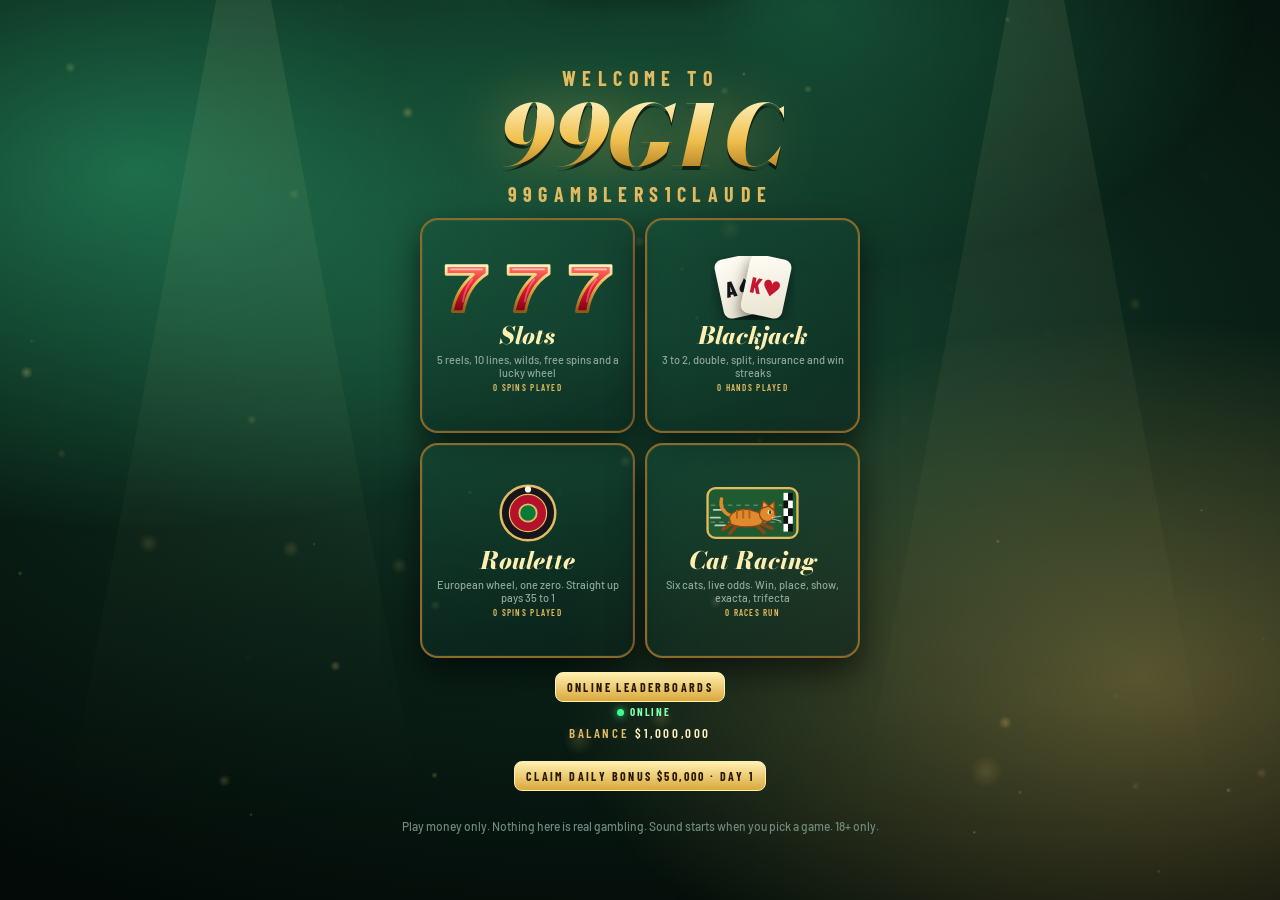
==== index.html @ 6b276aca "Glass panels and stronger theme glows Co-Authored-By: Claude Sonnet 5.5 <noreply@anthropic.com> Clau" ====
<!doctype html><html lang="en"><head><meta charset="utf-8"><meta name="viewport" content="width=device-width,initial-scale=1,maximum-scale=1,user-scalable=no,viewport-fit=cover"><style>:root{color-scheme:light}html,body{margin:0}img{max-width:100%}[hidden]{display:none!important}</style>
<title>99Gamblers1Claude</title>
<meta name="claude:viewport-fit-sides" content="cover">
<link rel="icon" type="image/svg+xml" href="data:image/svg+xml,%3Csvg%20xmlns%3D%27http%3A//www.w3.org/2000/svg%27%20viewBox%3D%270%200%2064%2064%27%3E%3Crect%20width%3D%2764%27%20height%3D%2764%27%20rx%3D%2714%27%20fill%3D%27%230c2a1f%27/%3E%3Crect%20x%3D%273%27%20y%3D%273%27%20width%3D%2758%27%20height%3D%2758%27%20rx%3D%2711%27%20fill%3D%27none%27%20stroke%3D%27%23e2bb62%27%20stroke-width%3D%273%27/%3E%3Ctext%20x%3D%2732%27%20y%3D%2743%27%20text-anchor%3D%27middle%27%20font-family%3D%27Georgia%2Cserif%27%20font-weight%3D%27900%27%20font-style%3D%27italic%27%20font-size%3D%2731%27%20fill%3D%27%23f0c04e%27%3E99%3C/text%3E%3Ccircle%20cx%3D%2751%27%20cy%3D%2713%27%20r%3D%276%27%20fill%3D%27%23d9263f%27/%3E%3C/svg%3E">
<link rel="preconnect" href="https://fonts.googleapis.com">
<link rel="preconnect" href="https://fonts.gstatic.com" crossorigin>
<link rel="stylesheet" href="https://fonts.googleapis.com/css2?family=Barlow:wght@400;500;600&family=Barlow+Condensed:wght@500;600;700&family=Bodoni+Moda:ital,opsz,wght@0,6..96,500..900;1,6..96,500..900&display=swap">
<style>
/* Layout: one-screen cabinet. Marquee header, reels in a brass frame, control deck below. Debug drawer slides over from the right. */
:root{
  --ink:#040b08; --felt:#0c2a1f; --felt-hi:#16452f; --glass:#06120d;
  --brass:#e2bb62; --brass-hi:#fdeeb2; --brass-lo:#8b6a2a;
  --ruby:#d9263f; --ruby-lo:#7d0f22;
  --text:#f1e8cc; --muted:#8fa89a; --good:#7ef0b0; --bad:#ff8080;
  --display:'Bodoni Moda','Didot',Georgia,serif;
  --ui:'Barlow Condensed','Arial Narrow',system-ui,sans-serif;
  --body:'Barlow',system-ui,sans-serif;
  --cell:110px; --gap:5px; --cp:18px;
  color-scheme:dark;
}
*{box-sizing:border-box}
html,body{height:100%}
body{
  margin:0; overflow:hidden; color:var(--text); font:500 14px/1.35 var(--body);
  background-color:var(--ink);
  background-image:
    radial-gradient(90% 70% at 50% 38%, #174a35 0%, #0a2218 48%, #030a07 100%),
    repeating-linear-gradient(45deg, rgba(255,255,255,.018) 0 1px, transparent 1px 22px),
    repeating-linear-gradient(-45deg, rgba(255,255,255,.018) 0 1px, transparent 1px 22px);
  padding-left:max(16px,env(safe-area-inset-left,0px));
  padding-right:max(16px,env(safe-area-inset-right,0px));
  padding-block:8px;
  -webkit-user-select:none; user-select:none; -webkit-tap-highlight-color:transparent;
}
button{font:inherit; color:inherit; cursor:pointer}
button:focus-visible,input:focus-visible,select:focus-visible{outline:2px solid var(--brass-hi); outline-offset:2px}

#stage{height:100%; max-width:1180px; margin:0 auto; display:grid; grid-template-rows:auto minmax(0,1fr) auto; gap:8px; will-change:transform}

/* ---------- header ---------- */
header{display:flex; align-items:center; justify-content:space-between; gap:12px 20px; flex-wrap:wrap}
.logo{display:flex; flex-direction:column; line-height:1; cursor:default}
.logo b{font:italic 800 clamp(24px,4.2vw,40px)/1 var(--display); letter-spacing:.01em;
  background:linear-gradient(#fff6c8,#f0c04e 55%,#a8731a); -webkit-background-clip:text; background-clip:text; color:transparent;
  filter:drop-shadow(0 2px 0 rgba(0,0,0,.6))}
.logo small{font:600 11px/1 var(--ui); letter-spacing:.32em; color:var(--brass); margin-top:5px; text-transform:uppercase}
.jps{display:flex; gap:8px; flex-wrap:wrap; justify-content:center}
.jp{min-width:112px; padding:5px 14px 6px; text-align:center; border-radius:7px;
  background:linear-gradient(#150c02,#241705); border:1px solid var(--brass-lo);
  box-shadow:inset 0 0 14px rgba(0,0,0,.8), 0 0 0 1px #000}
.jp i{display:block; font:600 10px/1 var(--ui); letter-spacing:.3em; color:var(--brass); font-style:normal}
.jp span{display:block; font:700 clamp(15px,2.4vw,22px)/1.2 var(--ui); font-variant-numeric:tabular-nums; color:#fff3c4; text-shadow:0 0 10px rgba(255,200,90,.55)}
.jp.grand{border-color:var(--brass)} .jp.grand span{color:#ffe89a}
.hdr-r{display:flex; gap:8px}
.ibtn{width:38px; height:38px; display:grid; place-items:center; border-radius:50%; background:linear-gradient(#2c2208,#120c02); border:1px solid var(--brass-lo); color:var(--brass-hi)}
.ibtn:hover{border-color:var(--brass-hi)}
.ibtn svg{width:19px; height:19px; fill:none; stroke:currentColor; stroke-width:2; stroke-linecap:round; stroke-linejoin:round}
.ibtn.off{color:#7d6a3a}

/* ---------- cabinet ---------- */
#mid{min-height:0; display:grid; place-items:center; position:relative}
#cabinet{position:relative; padding:var(--cp); border-radius:22px;
  background:linear-gradient(160deg,#33260a,#120c03 42%,#2b2008);
  box-shadow:0 0 0 2px var(--brass-lo), 0 0 0 5px #0e0902, 0 28px 80px rgba(0,0,0,.75), inset 0 0 40px rgba(0,0,0,.75);
  transition:transform 1.2s ease}
.bulbs{position:absolute; inset:0; border-radius:22px; padding:calc(var(--cp)/2 + 4px); pointer-events:none;
  background:radial-gradient(circle,#fff6cc 0 1.6px,rgba(255,196,80,.65) 2.4px,transparent 5.5px) 0 0/16px 16px;
  -webkit-mask:linear-gradient(#000 0 0) content-box,linear-gradient(#000 0 0); -webkit-mask-composite:xor;
  mask:linear-gradient(#000 0 0) content-box exclude,linear-gradient(#000 0 0); animation:bulbA 1s steps(1) infinite}
.bulbs.b{background-position:8px 8px; animation-name:bulbB}
@keyframes bulbA{0%{opacity:1}50%{opacity:.25}}
@keyframes bulbB{0%{opacity:.25}50%{opacity:1}}
#cabinet.fast .bulbs{animation-duration:.22s}
#cabinet.tense{transform:scale(1.012)}

#frame{position:relative; padding:6px; border-radius:10px;
  background:linear-gradient(#e6c06a,#8b6a2a 55%,#c79a45); box-shadow:inset 0 0 0 2px #3a2a08, 0 6px 16px rgba(0,0,0,.6)}
#reels{display:grid; grid-template-columns:repeat(5,var(--cell)); gap:var(--gap); background:#1a1204; position:relative; z-index:1}
.reel{position:relative; width:var(--cell); height:calc(var(--cell)*3); overflow:hidden;
  background:radial-gradient(120% 65% at 50% 50%,#14412f 0%,#08170f 70%,#040c08 100%)}
.reel::after{content:""; position:absolute; inset:0; pointer-events:none; z-index:2;
  background:linear-gradient(to bottom,rgba(0,0,0,.7),transparent 24%,transparent 76%,rgba(0,0,0,.7)),
  linear-gradient(to right,rgba(0,0,0,.35),transparent 14%,transparent 86%,rgba(0,0,0,.35))}
.reel::before{content:""; position:absolute; inset:0; z-index:3; background:#000; opacity:0; transition:opacity .35s; pointer-events:none}
.reel.dim::before{opacity:.5}
.reel.hot{z-index:4; box-shadow:0 0 0 3px var(--brass-hi),0 0 34px 8px rgba(255,210,100,.7); animation:hot .45s ease-in-out infinite alternate}
@keyframes hot{from{box-shadow:0 0 0 3px var(--brass-hi),0 0 22px 4px rgba(255,210,100,.45)}to{box-shadow:0 0 0 3px #fff,0 0 46px 12px rgba(255,214,110,.9)}}
.reel.bump{animation:bump .22s ease-out}
@keyframes bump{40%{transform:translateY(3px)}}
.strip{position:absolute; left:0; top:0; width:100%; will-change:transform}
.sym{display:block; width:100%; height:var(--cell); padding:8%}

#cells{position:absolute; left:6px; top:6px; display:grid; grid-template-columns:repeat(5,var(--cell)); grid-auto-rows:var(--cell); column-gap:var(--gap); z-index:5; pointer-events:none}
.cell{transition:background .25s, box-shadow .25s}
.cell.dim{background:rgba(0,0,0,.6)}
.cell.hit{box-shadow:inset 0 0 0 3px var(--brass-hi),inset 0 0 22px rgba(255,214,120,.6); animation:hit .6s ease-in-out infinite alternate}
@keyframes hit{from{box-shadow:inset 0 0 0 2px var(--brass),inset 0 0 12px rgba(255,214,120,.3)}to{box-shadow:inset 0 0 0 4px #fff7d0,inset 0 0 30px rgba(255,214,120,.85)}}
#lines{position:absolute; left:6px; top:6px; z-index:6; pointer-events:none; overflow:visible}
#lines path{fill:none; stroke-width:5; stroke-linecap:round; stroke-linejoin:round; filter:drop-shadow(0 0 6px currentColor)}
#cap{position:absolute; left:50%; bottom:-14px; transform:translateX(-50%) translateY(6px); z-index:8; opacity:0; transition:.25s; white-space:nowrap; max-width:96%;
  font:700 clamp(12px,1.9vw,15px)/1 var(--ui); letter-spacing:.14em; text-transform:uppercase; color:#1b1202;
  padding:7px 14px; border-radius:99px; background:linear-gradient(#fff0b5,#d9a93c); box-shadow:0 4px 14px rgba(0,0,0,.6); overflow:hidden; text-overflow:ellipsis}
#cap.show{opacity:1; transform:translateX(-50%)}
#shine{position:absolute; inset:6px; z-index:7; pointer-events:none; overflow:hidden}
#shine::before{content:""; position:absolute; top:-20%; bottom:-20%; width:18%; left:-30%; transform:skewX(-18deg);
  background:linear-gradient(90deg,transparent,rgba(255,255,255,.13),transparent); animation:shine 7s ease-in-out infinite}
@keyframes shine{0%,70%{left:-30%}100%{left:130%}}

#banner{position:absolute; left:50%; top:50%; z-index:9; transform:translate(-50%,-50%) scale(.5); opacity:0; text-align:center; pointer-events:none; width:100%}
#banner::before{content:""; position:absolute; left:50%; top:50%; width:92%; height:150%; transform:translate(-50%,-50%); z-index:-1;
  background:radial-gradient(closest-side,rgba(2,8,5,.86) 40%,rgba(2,8,5,.55) 70%,transparent)}
#banner.show{opacity:1; animation:pop .55s cubic-bezier(.2,1.5,.3,1) forwards}
#banner.out{opacity:0; transform:translate(-50%,-50%) scale(1.08); transition:.5s}
@keyframes pop{from{transform:translate(-50%,-50%) scale(.4)}to{transform:translate(-50%,-50%) scale(1)}}
.tier{font:italic 800 clamp(24px,5.4vw,58px)/1 var(--display);
  background:linear-gradient(#fff6c8,#f0c04e 55%,#a8731a); -webkit-background-clip:text; background-clip:text; color:transparent;
  filter:drop-shadow(0 3px 0 rgba(0,0,0,.6)) drop-shadow(0 0 20px rgba(255,200,80,.55))}
.amt{font:700 clamp(30px,7.4vw,82px)/1.05 var(--ui); font-variant-numeric:tabular-nums; color:#fff; text-shadow:0 3px 0 rgba(0,0,0,.6),0 0 26px rgba(255,214,110,.7)}
.bsub{margin-top:4px; font:600 clamp(11px,1.8vw,15px)/1 var(--ui); letter-spacing:.3em; text-transform:uppercase; color:var(--brass-hi)}
#banner.t-big .tier,#banner.t-super .tier{font-size:clamp(30px,7vw,74px)}
#banner.t-mega .tier,#banner.t-jackpot .tier{font-size:clamp(34px,8.4vw,92px); animation:glow 0.5s ease-in-out infinite alternate}
@keyframes glow{from{filter:drop-shadow(0 3px 0 rgba(0,0,0,.6)) drop-shadow(0 0 16px rgba(255,200,80,.4))}to{filter:drop-shadow(0 3px 0 rgba(0,0,0,.6)) drop-shadow(0 0 44px rgba(255,220,120,1))}}

#flash{position:absolute; inset:-40px; z-index:10; pointer-events:none; opacity:0; border-radius:30px;
  background:radial-gradient(closest-side,rgba(255,240,180,.85),rgba(255,200,80,.25) 60%,transparent)}
#flash.go{animation:flash .7s ease-out}
@keyframes flash{from{opacity:1}to{opacity:0}}
#vig{position:absolute; inset:0; z-index:4; pointer-events:none; opacity:0; transition:opacity .6s; border-radius:10px;
  background:radial-gradient(70% 70% at 50% 50%,transparent 40%,rgba(0,0,0,.65))}
#cabinet.tense #vig{opacity:1}

/* ---------- control deck ---------- */
#panel{display:grid; grid-auto-flow:column; grid-auto-columns:auto; justify-content:center; align-items:center; gap:14px 22px;
  padding:12px 20px; border-radius:16px; background:linear-gradient(#1b1405,#0b0701); border:1px solid var(--brass-lo);
  box-shadow:inset 0 1px 0 rgba(255,236,170,.18), 0 10px 30px rgba(0,0,0,.6)}
.grp{display:flex; flex-direction:column; gap:3px; min-width:0}
.lbl{font:600 11px/1 var(--ui); letter-spacing:.3em; color:var(--brass); text-transform:uppercase}
.val{font:700 clamp(22px,3.2vw,32px)/1.05 var(--ui); font-variant-numeric:tabular-nums; color:#fff3c4; text-shadow:0 0 10px rgba(255,200,90,.35); white-space:nowrap}
.val.sm{font-size:clamp(18px,2.4vw,24px)}
.sub{font:500 12px/1.2 var(--ui); letter-spacing:.1em; color:var(--muted); text-transform:uppercase; white-space:nowrap}
.sub b{color:var(--good); font-weight:700}
#net.neg{color:var(--bad)} #net.pos{color:var(--good)}
.stepper{display:flex; align-items:center; gap:8px}
.stepper button{width:34px; height:34px; border-radius:50%; font:700 20px/1 var(--ui); background:linear-gradient(#3a2c0a,#150e02); border:1px solid var(--brass-lo); color:var(--brass-hi)}
.stepper button:hover{border-color:var(--brass-hi)} .stepper button:active{transform:scale(.92)}
.stepper .val{min-width:76px; text-align:center}

.spin{position:relative; width:104px; height:104px; border-radius:50%; border:0; padding:0; display:grid; place-items:center; align-content:center; gap:1px;
  background:radial-gradient(circle at 50% 30%,#fff1b0,#e0ad40 45%,#8b5a14);
  box-shadow:0 0 0 3px #3a2a08, 0 0 0 5px var(--brass), 0 8px 20px rgba(0,0,0,.7), inset 0 -6px 12px rgba(80,40,0,.5), inset 0 4px 10px rgba(255,255,255,.55);
  color:#2b1a02; transition:transform .1s, filter .2s}
.spin:hover{filter:brightness(1.08)} .spin:active{transform:scale(.95)}
.spin .ico{width:38px; height:38px; fill:none; stroke:#2b1a02; stroke-width:4.5; stroke-linecap:round; stroke-linejoin:round}
.spin.busy .ico{animation:rot .7s linear infinite}
@keyframes rot{to{transform:rotate(360deg)}}
.spin span{font:700 15px/1 var(--ui); letter-spacing:.24em; padding-left:.24em}
.spin.idle::after{content:""; position:absolute; inset:-9px; border-radius:50%; border:2px solid var(--brass-hi); opacity:0; animation:ping 2.2s ease-out infinite}
@keyframes ping{0%{transform:scale(.9); opacity:.7}100%{transform:scale(1.22); opacity:0}}

.chips{display:flex; gap:7px; flex-wrap:wrap; justify-content:center; max-width:230px}
.chip{padding:8px 11px; border-radius:8px; font:700 12px/1 var(--ui); letter-spacing:.2em; text-transform:uppercase;
  background:linear-gradient(#2c2208,#120c02); border:1px solid var(--brass-lo); color:var(--brass-hi)}
.chip:hover{border-color:var(--brass-hi)}
.chip.on{background:linear-gradient(#fff0b0,#d9a93c); color:#2b1a02; border-color:#fff0b0; box-shadow:0 0 14px rgba(255,210,100,.5)}

/* ---------- modal ---------- */
#modal{position:fixed; inset:0; z-index:40; display:none; place-items:center; background:rgba(0,0,0,.72); padding:16px; backdrop-filter:blur(4px)}
#modal.open{display:grid}
.card{width:min(680px,100%); max-height:92vh; overflow:auto; border-radius:16px; padding:20px 22px 22px;
  background:linear-gradient(#1b1405,#0b0701); border:1px solid var(--brass); box-shadow:0 30px 80px rgba(0,0,0,.8)}
.card h2{margin:0 0 4px; font:italic 800 28px/1.1 var(--display); color:var(--brass-hi)}
.card p{margin:0 0 14px; color:var(--muted)}
.pt{display:grid; grid-template-columns:repeat(auto-fit,minmax(190px,1fr)); gap:8px}
.pt div{display:flex; align-items:center; gap:10px; padding:8px 10px; border-radius:10px; background:rgba(255,255,255,.04); border:1px solid rgba(226,187,98,.18)}
.pt svg{width:46px; height:46px; flex:none}
.pt dl{margin:0; font:600 13px/1.35 var(--ui); letter-spacing:.06em; font-variant-numeric:tabular-nums; color:var(--text)}
.pt dl span{color:var(--brass)}
.lg{display:grid; grid-template-columns:repeat(5,1fr); gap:8px; margin-top:14px}
.lg svg{width:100%; height:auto; background:rgba(255,255,255,.04); border-radius:6px}
.card .row{display:flex; justify-content:flex-end; gap:10px; margin-top:16px}
.btn{padding:11px 20px; border-radius:10px; border:0; font:700 14px/1 var(--ui); letter-spacing:.2em; text-transform:uppercase; background:linear-gradient(#fff0b0,#d9a93c); color:#2b1a02}

/* ---------- debug ---------- */
#debug{position:fixed; top:0; right:0; bottom:0; width:min(390px,100vw); z-index:60; transform:translateX(104%); transition:transform .25s;
  background:rgba(7,11,9,.96); backdrop-filter:blur(8px); border-left:1px solid #2b4a3b; overflow:auto; padding:12px 14px 30px;
  font:12px/1.4 ui-monospace,SFMono-Regular,Menlo,Consolas,monospace; color:#cfe9db; -webkit-user-select:text; user-select:text}
body.dbg #debug{transform:none}
#debug h3{margin:16px 0 7px; font:700 11px/1 ui-monospace,Menlo,monospace; letter-spacing:.18em; color:#6fe0a8; text-transform:uppercase; border-bottom:1px solid #1d3a2c; padding-bottom:5px}
#debug h3:first-of-type{margin-top:8px}
.dtop{display:flex; justify-content:space-between; align-items:center; color:#6fe0a8; font-weight:700}
.dtop button{background:none; border:1px solid #2b4a3b; color:#cfe9db; border-radius:5px; padding:3px 8px}
.kv{display:grid; grid-template-columns:1fr 1fr; gap:3px 10px}
.kv span{color:#7c9a8b} .kv b{text-align:right; font-weight:600; color:#e8fff2}
.kv b.neg{color:#ff8a8a} .kv b.pos{color:#7ef0b0}
.dg{display:grid; grid-template-columns:1fr 1fr; gap:6px}
.dg button,.dbtn{background:#10201a; border:1px solid #2b4a3b; color:#d7f5e5; border-radius:6px; padding:7px 8px; text-align:left; font:inherit}
.dg button:hover,.dbtn:hover{border-color:#6fe0a8; background:#14302a}
.dg button.act{border-color:#ffd36a; color:#ffe9a8; background:#2a2208}
.dg kbd{float:right; opacity:.55; font:inherit}
.dchk{display:flex; align-items:center; gap:7px; margin:6px 0}
.dsl{display:grid; grid-template-columns:110px 1fr 44px; gap:8px; align-items:center; margin:5px 0}
.dsl input[type=range]{width:100%; accent-color:#6fe0a8}
.dsl output{text-align:right; color:#e8fff2}
.gridsel{display:grid; grid-template-columns:repeat(5,1fr); gap:4px}
.gridsel select,#debug input[type=number]{width:100%; background:#0b1612; color:#e8fff2; border:1px solid #2b4a3b; border-radius:4px; padding:4px 2px; font:inherit}
.logrow{display:grid; grid-template-columns:34px 1fr 1fr 1fr; gap:6px; padding:2px 0; border-bottom:1px dashed #163024}
.logrow .pos{color:#7ef0b0} .logrow .neg{color:#ff8a8a}
.chipnext{display:inline-block; margin-top:6px; padding:3px 8px; border-radius:99px; background:#2a2208; color:#ffe9a8; border:1px solid #6a5415}
#toast{position:fixed; left:50%; bottom:22px; transform:translate(-50%,20px); z-index:70; opacity:0; pointer-events:none; transition:.25s;
  padding:9px 16px; border-radius:99px; background:#10201a; border:1px solid #6fe0a8; color:#d7f5e5; font:600 13px/1 var(--ui); letter-spacing:.12em; text-transform:uppercase}
#toast.show{opacity:1; transform:translate(-50%,0)}
#fx{position:fixed; inset:0; width:100%; height:100%; z-index:30; pointer-events:none}

/* ---------- responsive ---------- */
@media (max-width:980px){
  #panel{grid-auto-flow:row; grid-template-columns:1fr 1fr; justify-items:stretch; gap:10px 14px; padding:10px 14px}
  #gBal{grid-area:1/1} #gWin{grid-area:1/2; align-items:flex-end; text-align:right}
  #gBet{grid-area:2/1} .spin{grid-area:2/2; justify-self:end; width:92px; height:92px}
  #gWon{display:none}
  .chips{grid-area:3/1/4/3; max-width:none}
}
@media (max-width:560px){
  .jp.minor{display:none} .logo small{display:none}
  .stepper .val{min-width:62px}
}
@media (max-height:700px){ header .jps{display:none} }
@media (prefers-reduced-motion:reduce){ .bulbs,.spin.idle::after,#shine::before{animation:none} }

/* ===================== v3: 99G1C ===================== */
#stage{position:relative; z-index:2; grid-template-rows:auto minmax(0,1fr) auto auto}
#fx{z-index:55}
#amb{position:fixed; inset:0; width:100%; height:100%; z-index:0; pointer-events:none}
.beam{position:fixed; top:-6vh; width:34vmax; height:120vh; z-index:1; pointer-events:none; transform-origin:50% 0; mix-blend-mode:screen; opacity:.55;
  background:linear-gradient(to bottom,rgba(255,236,170,.16),rgba(255,236,170,.05) 55%,transparent 85%); clip-path:polygon(46% 0,54% 0,100% 100%,0 100%); animation:sway 9s ease-in-out infinite alternate}
.beam.b1{left:2vw; --a:-16deg; --b:12deg} .beam.b2{right:2vw; --a:14deg; --b:-12deg; animation-duration:11s}
@keyframes sway{from{transform:rotate(var(--a))}to{transform:rotate(var(--b))}}
body.fs .beam{background:linear-gradient(to bottom,rgba(190,140,255,.24),rgba(190,140,255,.06) 55%,transparent 85%)}
body.fs{background-image:radial-gradient(90% 70% at 50% 38%,#3b1a6e 0%,#1d0b40 48%,#07020f 100%),repeating-linear-gradient(45deg,rgba(255,255,255,.018) 0 1px,transparent 1px 22px),repeating-linear-gradient(-45deg,rgba(255,255,255,.018) 0 1px,transparent 1px 22px)}
body.fs #cabinet{box-shadow:0 0 0 2px #b78bff,0 0 0 5px #0e0902,0 0 70px rgba(170,110,255,.55),0 28px 80px rgba(0,0,0,.75),inset 0 0 40px rgba(0,0,0,.75)}
body.fs .bulbs{filter:hue-rotate(235deg) saturate(1.4)}
body.fs #frame{background:linear-gradient(#d9b8ff,#6a3ab0 55%,#b58be8)}
body.fs .reel{background:radial-gradient(120% 65% at 50% 50%,#3a1a6a 0%,#150833 70%,#080315 100%)}

/* ---------- jelly ---------- */
.jig{animation:jig .75s cubic-bezier(.2,.9,.3,1) 1}
.wob{animation:wob .55s ease-in-out 1}
.sq{transform:scale(1.13,.84)!important; transition:transform .09s ease-out}
@keyframes jig{0%{transform:scale(1.17,.83)}20%{transform:scale(.87,1.15)}40%{transform:scale(1.09,.93)}60%{transform:scale(.97,1.04)}80%{transform:scale(1.02,.99)}100%{transform:scale(1)}}
@keyframes wob{30%{transform:scale(1.08,.94)}60%{transform:scale(.97,1.04)}100%{transform:scale(1)}}
button,.jp,.logo,.grp,.tile,.lbrow,.qt,.mission,.hint{transform-origin:50% 62%}
@keyframes jel{0%,100%{transform:scale(1,1)}25%{transform:scale(1.045,.955)}50%{transform:scale(.965,1.04)}75%{transform:scale(1.02,.985)}}
#reels.idle .sym{animation:jel 3.4s ease-in-out infinite; transform-origin:50% 90%}
#reels.idle .strip .sym:nth-child(2){animation-delay:-.6s} #reels.idle .strip .sym:nth-child(3){animation-delay:-1.4s} #reels.idle .strip .sym:nth-child(4){animation-delay:-2.2s}
#reels.idle .reel:nth-child(2n) .sym{animation-duration:3.9s}
.reel.bump{animation:bump .4s ease-out}
@keyframes bump{25%{transform:scale(1.025,.965)}55%{transform:scale(.99,1.02)}100%{transform:none}}
.sym.pop{animation:symPop .6s ease-in-out infinite alternate; filter:drop-shadow(0 0 12px rgba(255,220,120,.9)); position:relative; z-index:3}
@keyframes symPop{from{transform:scale(1,1)}to{transform:scale(1.14,1.2) rotate(-2deg)}}
.sym.scat{animation:scat .55s ease-in-out infinite alternate; filter:drop-shadow(0 0 16px #c79bff)}
@keyframes scat{from{transform:scale(1) rotate(-4deg)}to{transform:scale(1.18,1.12) rotate(4deg)}}
.sym.land{animation:land .26s ease-out}
@keyframes land{0%{transform:scale(1.28,.8); filter:brightness(2)}100%{transform:scale(1)}}
.sym.wink{animation:wink .9s ease-in-out 1}
@keyframes wink{40%{transform:scale(1.16,.92) rotate(3deg); filter:brightness(1.5) drop-shadow(0 0 10px #fff3b8)}}
.sym.wildin{animation:wildin .65s cubic-bezier(.2,1.6,.3,1)}
@keyframes wildin{0%{transform:scale(.2) rotate(-120deg); opacity:0; filter:brightness(3)}100%{transform:none; opacity:1}}

/* ---------- header / meters ---------- */
.logo b{font:italic 900 clamp(26px,4.6vw,44px)/1 var(--display); letter-spacing:.02em}
.hdr-r{display:flex; align-items:center; gap:8px}
.meters{display:flex; flex-direction:column; gap:6px; min-width:150px; margin-right:6px}
.mt{display:grid; grid-template-columns:62px 1fr; align-items:center; gap:8px; font:700 11px/1 var(--ui); letter-spacing:.16em; color:var(--brass); white-space:nowrap}
.bar{height:8px; border-radius:99px; background:#0b0701; border:1px solid var(--brass-lo); overflow:hidden; box-shadow:inset 0 1px 3px #000}
.bar i{display:block; height:100%; width:0; border-radius:99px; background:linear-gradient(90deg,#8b5a14,#ffe9a0); transition:width .5s cubic-bezier(.2,.9,.3,1)}
.bar.lucky i{background:linear-gradient(90deg,#6a22c9,#d89bff)}
.bar.full{animation:fullp .7s ease-in-out infinite alternate}
@keyframes fullp{from{box-shadow:inset 0 1px 3px #000,0 0 0 rgba(200,140,255,0)}to{box-shadow:inset 0 1px 3px #000,0 0 14px rgba(200,140,255,.95)}}
.ibtn.off{opacity:.55}

/* ---------- frame extras ---------- */
#rays{position:absolute; left:50%; top:50%; width:170%; aspect-ratio:1; max-width:none; transform:translate(-50%,-50%); z-index:7; pointer-events:none; opacity:0; transition:opacity .4s; mix-blend-mode:screen;
  background:repeating-conic-gradient(from 0deg,rgba(255,232,150,.42) 0 5deg,transparent 5deg 15deg);
  -webkit-mask-image:radial-gradient(circle,#000 8%,transparent 62%); mask-image:radial-gradient(circle,#000 8%,transparent 62%); animation:spinr 16s linear infinite}
#rays.on{opacity:1}
@keyframes spinr{to{transform:translate(-50%,-50%) rotate(360deg)}}
#ring{position:absolute; left:50%; top:50%; width:40px; height:40px; margin:-20px 0 0 -20px; border-radius:50%; border:6px solid rgba(255,236,170,.9); z-index:9; pointer-events:none; opacity:0}
#ring.go{animation:ring .9s ease-out}
@keyframes ring{0%{opacity:1; transform:scale(.5)}100%{opacity:0; transform:scale(30); border-width:1px}}
#fsbar{position:absolute; left:50%; top:-16px; transform:translate(-50%,-6px); z-index:8; opacity:0; transition:.3s; display:flex; gap:14px; align-items:center; white-space:nowrap; padding:7px 16px; border-radius:99px;
  font:700 clamp(11px,1.8vw,15px)/1 var(--ui); letter-spacing:.14em; text-transform:uppercase; color:#fff; background:linear-gradient(#8b4ee0,#4a1d96); border:1px solid #d9b8ff; box-shadow:0 4px 18px rgba(0,0,0,.6),0 0 22px rgba(170,110,255,.6)}
#fsbar.show{opacity:1; transform:translate(-50%,0)}
#fsbar b{font-variant-numeric:tabular-nums; color:#ffe9a0}
#fsbar .mult{font-size:1.5em; color:#ffe9a0; text-shadow:0 0 12px rgba(255,220,100,.8); display:inline-block}
#fsbar .mult.bump{animation:mbump .55s cubic-bezier(.2,1.8,.3,1)}
@keyframes mbump{0%{transform:scale(2.2,.7)}100%{transform:scale(1)}}
#splash{position:absolute; inset:-30px; z-index:12; display:none; place-items:center; align-content:center; text-align:center; border-radius:20px; cursor:pointer;
  background:radial-gradient(closest-side,rgba(6,2,16,.93) 55%,rgba(6,2,16,.62) 85%,transparent)}
#splash.show{display:grid; animation:spl .6s cubic-bezier(.2,1.5,.3,1)}
@keyframes spl{from{opacity:0; transform:scale(.55,.4)}}
#splash .tier{font-size:clamp(30px,7vw,78px)}
#cabinet.tense{transform:scale(1.012)}
#stage.chroma{filter:drop-shadow(4px 0 0 rgba(255,40,80,.5)) drop-shadow(-4px 0 0 rgba(40,220,255,.5))}
#scr{position:fixed; inset:0; z-index:35; pointer-events:none; opacity:0}
#scr.go{animation:scrf .55s ease-out}
@keyframes scrf{0%{opacity:var(--a,.5)}100%{opacity:0}}
.lbx{position:fixed; left:0; right:0; height:0; background:#000; z-index:33; transition:height .5s ease; pointer-events:none}
.lbx.t{top:0} .lbx.b{bottom:0} body.cine .lbx{height:7vh}

/* ---------- panel chips ---------- */
.chips{max-width:300px}
.chip{position:relative}
.chip.ready{animation:rdy .9s ease-in-out infinite alternate; border-color:#d89bff; color:#fff}
@keyframes rdy{from{box-shadow:0 0 0 rgba(200,140,255,0)}to{box-shadow:0 0 16px rgba(200,140,255,.9)}}
.chip:disabled{opacity:.4; cursor:not-allowed}
.chip.gold{background:linear-gradient(#fff0b0,#d9a93c); color:#2b1a02; border-color:#fff0b0}
.spin.free{filter:saturate(.7)}
#ticker{display:flex; align-items:center; height:26px; border-radius:99px; background:rgba(0,0,0,.38); border:1px solid rgba(226,187,98,.25); overflow:hidden;
  font:600 12px/1 var(--ui); letter-spacing:.12em; text-transform:uppercase; color:var(--muted)}
.tk-l{flex:none; padding:0 12px; color:var(--brass); border-right:1px solid rgba(226,187,98,.25); height:100%; display:grid; place-items:center}
.tk-r{flex:1; overflow:hidden; white-space:nowrap}
#tkin{display:inline-flex; gap:38px; padding-left:100%; animation:tkm 90s linear infinite}
@keyframes tkm{to{transform:translateX(-100%)}}
#tkin b{color:#e8fff2; font-weight:700} #tkin i{color:var(--good); font-style:normal; font-weight:700} #tkin em{color:var(--brass-hi); font-style:italic}

/* ---------- quotes ---------- */
#quotes{position:fixed; inset:0; z-index:3; pointer-events:none; overflow:hidden}
.qt{position:absolute; padding:10px 14px; border-radius:18px; text-align:center; text-transform:uppercase; letter-spacing:.07em; color:#fff3c4;
  font:700 clamp(12px,1.35vw,16px)/1.25 var(--ui); background:rgba(8,16,12,.62); border:1px solid rgba(226,187,98,.5); box-shadow:0 0 26px rgba(255,200,90,.28);
  backdrop-filter:blur(3px); animation:qin 9s ease-in-out forwards, qfloat 3s ease-in-out infinite}
@keyframes qin{0%{opacity:0; scale:.4 .2}8%{opacity:1; scale:1}88%{opacity:1; scale:1}100%{opacity:0; scale:.7}}
@keyframes qfloat{0%,100%{translate:0 0; rotate:-1.5deg}50%{translate:0 -10px; rotate:1.5deg}}
#qback{position:fixed; inset:0; z-index:1; pointer-events:none; overflow:hidden}
.bq{position:absolute; bottom:-12vh; font:italic 800 clamp(26px,5.4vw,76px)/1.05 var(--display); color:rgba(255,226,150,.13); text-wrap:balance; max-width:60vw; animation:bqup 22s linear forwards}
@keyframes bqup{to{transform:translateY(-125vh)}}

/* ---------- overlays ---------- */
#cb{position:fixed; inset:0; z-index:100; display:none; place-items:center; align-content:center; text-align:center; padding:24px; overflow:hidden;
  background:radial-gradient(circle at 50% 50%,rgba(80,0,12,.86),rgba(8,0,3,.97))}
#cb.on{display:grid}
#cb::before{content:""; position:absolute; left:50%; top:50%; width:150vmax; height:150vmax; margin:-75vmax 0 0 -75vmax; z-index:-1; opacity:.35;
  background:repeating-conic-gradient(from 0deg,rgba(255,60,60,.5) 0 14deg,transparent 14deg 40deg); animation:spinr2 6s linear infinite}
@keyframes spinr2{to{transform:rotate(360deg)}}
#cb h1{margin:0; font:italic 900 clamp(34px,9vw,124px)/1.03 var(--display); color:#fff3c4; text-wrap:balance; animation:cbglow 1s ease-in-out infinite alternate,cbjel 1.4s ease-in-out infinite}
@keyframes cbglow{from{text-shadow:0 0 12px #ff3b3b,0 0 30px #ff3b3b,0 0 60px #ff1f4b}to{text-shadow:0 0 22px #ffd36a,0 0 54px #ffb13b,0 0 110px #ff4d4d}}
@keyframes cbjel{0%,100%{transform:scale(1)}30%{transform:scale(1.06,.94)}60%{transform:scale(.96,1.05)}}
#cb p{font:700 clamp(14px,2.4vw,24px)/1.3 var(--ui); letter-spacing:.2em; text-transform:uppercase; color:#ffd7a0; margin:18px 0 26px}
#cb .btn,#welcome .btn{font-size:clamp(16px,2.6vw,26px); padding:16px 34px}
#welcome{position:fixed; inset:0; z-index:110; display:grid; place-items:center; align-content:center; text-align:center; padding:24px; gap:6px;
  background:radial-gradient(circle at 50% 40%,#174a35,#050d09 80%)}
#welcome.gone{display:none}
#welcome h1{margin:0; font:italic 900 clamp(46px,12vw,150px)/1 var(--display); background:linear-gradient(#fff6c8,#f0c04e 55%,#a8731a); -webkit-background-clip:text; background-clip:text; color:transparent; filter:drop-shadow(0 4px 0 rgba(0,0,0,.6)) drop-shadow(0 0 30px rgba(255,200,80,.4))}
#welcome h2{margin:0 0 6px; font:700 clamp(13px,2.2vw,22px)/1.2 var(--ui); letter-spacing:.32em; text-transform:uppercase; color:var(--brass)}
#welcome p{max-width:560px; margin:10px auto 22px; color:var(--muted); font:500 14px/1.5 var(--body)}
#welcome small{display:block; margin-top:18px; color:#6f8a7c; font:500 12px/1.4 var(--body)}
#wheelOv{position:fixed; inset:0; z-index:50; display:none; place-content:center; justify-items:center; gap:14px; background:radial-gradient(circle,rgba(30,10,60,.9),rgba(2,0,8,.97)); padding:12px}
#wheelOv.open{display:grid}
.wt{font:italic 900 clamp(26px,5vw,52px)/1 var(--display); background:linear-gradient(#fff6c8,#f0c04e 55%,#a8731a); -webkit-background-clip:text; background-clip:text; color:transparent}
.wbox{position:relative; width:min(78vmin,540px); aspect-ratio:1; display:grid; place-items:center}
#wcv{width:100%; height:100%; border-radius:50%; box-shadow:0 0 0 6px #6b4508,0 0 60px rgba(255,200,90,.45),0 0 120px rgba(150,90,255,.35)}
.wptr{position:absolute; top:-20px; left:50%; width:46px; height:58px; margin-left:-23px; z-index:3; transform-origin:50% 20%; filter:drop-shadow(0 4px 6px rgba(0,0,0,.6))}
.wptr.tick{animation:tk .12s ease-out}
@keyframes tk{0%{transform:rotate(-20deg)}100%{transform:rotate(0)}}
.whub{position:absolute; width:24%; aspect-ratio:1; border-radius:50%; border:0; z-index:3; font:800 clamp(16px,3.4vw,28px)/1 var(--ui); letter-spacing:.14em; color:#2b1a02;
  background:radial-gradient(circle at 50% 30%,#fff1b0,#e0ad40 45%,#8b5a14); box-shadow:0 0 0 3px #3a2a08,0 0 0 5px var(--brass),0 8px 20px rgba(0,0,0,.7),inset 0 4px 10px rgba(255,255,255,.55)}
.wres{font:700 clamp(22px,4.4vw,44px)/1.1 var(--ui); letter-spacing:.06em; text-transform:uppercase; color:#fff3c4; text-shadow:0 0 18px rgba(255,214,110,.6); min-height:1.2em; text-align:center}
#ach{position:fixed; top:12px; left:50%; transform:translate(-50%,-160%); z-index:80; display:flex; gap:12px; align-items:center; padding:10px 20px 10px 12px; border-radius:16px;
  background:linear-gradient(#2c2208,#120c02); border:1px solid var(--brass); box-shadow:0 12px 40px rgba(0,0,0,.7),0 0 30px rgba(255,210,100,.3); transition:transform .6s cubic-bezier(.2,1.5,.3,1)}
#ach.show{transform:translate(-50%,0)}
#ach svg{width:38px; height:38px; flex:none}
#ach b{display:block; font:700 14px/1.1 var(--ui); letter-spacing:.16em; color:var(--brass-hi); text-transform:uppercase}
#ach span{color:var(--muted); font:500 13px/1.2 var(--body)}

/* ---------- modal contents ---------- */
#modal.open .card{animation:cardin .6s cubic-bezier(.2,1.5,.3,1)}
@keyframes cardin{from{opacity:0; transform:scale(.6,.4)}}
.card .row{flex-wrap:wrap}
.tiles{display:grid; grid-template-columns:repeat(auto-fit,minmax(138px,1fr)); gap:10px}
.tile{display:flex; flex-direction:column; align-items:center; gap:8px; padding:16px 10px; border-radius:16px; border:1px solid var(--brass-lo); background:linear-gradient(#2c2208,#120c02); color:var(--brass-hi); font:700 13px/1.1 var(--ui); letter-spacing:.16em; text-transform:uppercase}
.tile svg{width:30px; height:30px; fill:none; stroke:currentColor; stroke-width:2; stroke-linecap:round; stroke-linejoin:round}
.tile:hover{border-color:var(--brass-hi)}
.field{display:flex; justify-content:space-between; align-items:center; gap:14px; padding:9px 0; border-bottom:1px solid rgba(226,187,98,.12); font:500 14px/1.3 var(--body)}
.field label{color:var(--text)} .field small{display:block; color:var(--muted); font-size:12px}
.card input[type=range]{accent-color:#e2bb62; width:160px}
.card input[type=number],.card select{background:#0b0701; color:var(--text); border:1px solid var(--brass-lo); border-radius:8px; padding:7px 8px; font:inherit}
.card input[type=checkbox]{width:20px; height:20px; accent-color:#e2bb62}
.seg{display:flex; gap:6px; flex-wrap:wrap}
.seg button{padding:8px 12px; border-radius:99px; border:1px solid var(--brass-lo); background:#120c02; color:var(--brass-hi); font:700 13px/1 var(--ui); letter-spacing:.1em}
.seg button.on{background:linear-gradient(#fff0b0,#d9a93c); color:#2b1a02}
.tbl{width:100%; border-collapse:collapse; font-variant-numeric:tabular-nums; font-size:13px}
.tbl th{font:700 11px/1 var(--ui); letter-spacing:.2em; color:var(--brass); text-align:left; text-transform:uppercase; padding:6px 4px}
.tbl td{padding:6px 4px; border-top:1px solid rgba(226,187,98,.1)}
.tbl .you td{background:rgba(226,187,98,.14); color:var(--brass-hi); font-weight:700}
.scroll{max-height:46vh; overflow:auto}
.pos{color:var(--good)} .neg{color:var(--bad)}
.mission{display:grid; grid-template-columns:1fr auto; gap:6px 12px; align-items:center; padding:10px 12px; border-radius:14px; border:1px solid rgba(226,187,98,.25); background:rgba(255,255,255,.03); margin-bottom:8px}
.mission b{font:700 14px/1.2 var(--ui); letter-spacing:.1em; text-transform:uppercase}
.mission .bar{grid-column:1/2}
.big{font:800 clamp(26px,5vw,40px)/1.1 var(--ui); color:var(--brass-hi); font-variant-numeric:tabular-nums}
.kvs{display:grid; grid-template-columns:1fr auto; gap:6px 18px; font-size:14px} .kvs span{color:var(--muted)} .kvs b{text-align:right; font-variant-numeric:tabular-nums}
.note{color:var(--muted); font-size:13px; line-height:1.5; margin:10px 0 0}
.gcard{width:110px; height:152px; border-radius:12px; display:grid; place-items:center; font:800 54px/1 var(--display); margin:0 auto;
  background:repeating-linear-gradient(45deg,#7d0f22 0 8px,#5a0a18 8px 16px); border:3px solid var(--brass); box-shadow:0 10px 30px rgba(0,0,0,.6)}
.gcard.red{background:#fff; color:#d9263f} .gcard.black{background:#fff; color:#111}
.gbtns{display:flex; gap:12px; justify-content:center; margin-top:14px}
.gbtns .btn.r{background:linear-gradient(#ff7a64,#c01128); color:#fff} .gbtns .btn.k{background:linear-gradient(#555,#111); color:#fff}
.hint{display:inline-block; padding:3px 8px; border-radius:99px; background:rgba(226,187,98,.14); color:var(--brass-hi); font:700 11px/1 var(--ui); letter-spacing:.14em}

/* ---------- debug additions ---------- */
.dg.p3{grid-template-columns:1fr 1fr}
#dPresets button small{display:block; color:#7c9a8b; font-size:10.5px}
#dPresets button.act small{color:#ffe9a8}
@media (max-width:560px){ .meters{display:none} #fsbar{gap:8px; padding:6px 10px; letter-spacing:.06em} }
@media (prefers-reduced-motion:reduce){ .beam,#rays,.bq,.qt,#tkin{animation:none} #reels.idle .sym{animation:none} }
/* ---------- small-screen fixes ---------- */
#stage{grid-template-columns:minmax(0,1fr)}
#stage>*{min-width:0}
#ticker,.tk-r{min-width:0}
@media (max-height:480px){
  #ticker{display:none} header .logo small{display:none} #stage{gap:4px} body{padding-block:4px}
  #panel{padding:6px 12px; gap:8px 14px} .spin{width:68px; height:68px} .spin .ico{width:26px; height:26px} .spin span{font-size:12px}
  .val{font-size:20px} .chip{padding:6px 9px}
}
@media (max-width:560px){ .chips{max-width:none} .chip{padding:8px 9px} }
html{overflow:hidden}
#rays{display:none} #rays.on{display:block}
#flash{inset:-14px}
@media (max-height:480px) and (min-width:600px){
  #panel{grid-auto-flow:column; grid-template-columns:none; justify-items:start; align-items:center}
  #gBal,#gBet,#gWin,.spin,.chips{grid-area:auto} #gWin{align-items:flex-start; text-align:left} .spin{justify-self:auto}
  .chips{max-width:250px; gap:5px} #gWon{display:none}
}

/* ---------- wheel icon + quote strip ---------- */
.ibtn{position:relative}
.wheelbtn{color:#e6c8ff}
.wheelbtn::before{content:""; position:absolute; inset:-4px; border-radius:50%; background:conic-gradient(#d89bff calc(var(--p,0) * 1%),rgba(226,187,98,.2) 0); -webkit-mask:radial-gradient(circle,transparent 60%,#000 62%); mask:radial-gradient(circle,transparent 60%,#000 62%)}
.wheelbtn.ready{animation:rdy .9s ease-in-out infinite alternate; border-color:#d89bff; color:#fff}
.wheelbtn.ready svg{animation:spinr3 2.2s linear infinite}
@keyframes spinr3{to{transform:rotate(360deg)}}
#qstrip{display:none; align-items:center; justify-content:center; text-align:center; min-height:34px; padding:6px 14px; border-radius:99px; background:rgba(8,16,12,.6); border:1px solid rgba(226,187,98,.45); box-shadow:0 0 18px rgba(255,200,90,.18);
  font:700 clamp(11px,3vw,14px)/1.2 var(--ui); letter-spacing:.07em; text-transform:uppercase; color:#fff3c4}
body.qn #qstrip{display:flex}
body.qn #stage{grid-template-rows:auto auto minmax(0,1fr) auto auto}
#qtxt{display:inline-block} #qtxt.pop{animation:qpop .9s cubic-bezier(.2,1.6,.3,1)}
@keyframes qpop{0%{opacity:0; transform:scale(.4,1.5)}40%{opacity:1; transform:scale(1.15,.85)}70%{transform:scale(.96,1.05)}100%{transform:none}}
@media (max-height:480px){ #qstrip{display:none!important} #stage,body.qn #stage{grid-template-rows:auto minmax(0,1fr) auto} }

/* ---------- motion blur without svg filters (fast on iOS) ---------- */
.reel.mb1 .sym{opacity:.92} .reel.mb2 .sym{opacity:.8; transform:scaleY(1.16)} .reel.mb3 .sym{opacity:.66; transform:scaleY(1.38)}
.reel.mb1 .strip::after,.reel.mb2 .strip::after,.reel.mb3 .strip::after{content:""; position:absolute; inset:0; pointer-events:none; background:repeating-linear-gradient(to bottom,transparent 0 7px,rgba(255,244,200,.1) 7px 11px)}
.reel.mb3 .strip::after{background:repeating-linear-gradient(to bottom,rgba(0,0,0,.2) 0 5px,rgba(255,244,200,.16) 5px 10px)}
#stage{will-change:transform}

/* ---------- the one-armed bandit lever ---------- */
#mid{display:flex; align-items:center; justify-content:center; gap:6px}
#arm{--L:90px; position:relative; flex:none; width:54px; height:calc(var(--L) + 64px); align-self:center; padding:0; border:0; background:none; cursor:pointer; touch-action:manipulation; -webkit-tap-highlight-color:transparent}
.ar-mount{position:absolute; left:-9px; bottom:4px; width:28px; height:50px; border-radius:6px 13px 13px 6px; background:linear-gradient(90deg,#6b4508,#f6d36e 45%,#8b5a14); box-shadow:0 4px 8px rgba(0,0,0,.6), inset 0 0 0 2px rgba(58,42,8,.7)}
.ar-pivot{position:absolute; left:4px; bottom:18px; width:22px; height:22px; border-radius:50%; background:radial-gradient(circle at 35% 30%,#fff,#a8b8c3 55%,#3a4650); box-shadow:0 2px 5px rgba(0,0,0,.6); z-index:2}
.ar-rod{position:absolute; left:11px; bottom:27px; width:9px; height:var(--L); border-radius:5px; transform-origin:50% 100%; transform:rotate(9deg); transition:transform .1s;
  background:linear-gradient(90deg,#55646f,#f6fbff 38%,#a2b3be 62%,#3d4a54); box-shadow:2px 0 5px rgba(0,0,0,.5)}
.ar-ball{position:absolute; left:50%; top:-17px; width:34px; height:34px; margin-left:-17px; border-radius:50%;
  background:radial-gradient(circle at 34% 28%,#fff 0,#ff9aa6 10%,#e0314a 40%,#8a0016 100%); box-shadow:0 0 16px rgba(255,50,80,.65), inset -4px -6px 10px rgba(60,0,10,.5)}
#arm.idle .ar-ball{animation:ballglow 1.4s ease-in-out infinite alternate}
@keyframes ballglow{from{box-shadow:0 0 8px rgba(255,50,80,.4), inset -4px -6px 10px rgba(60,0,10,.5)}to{box-shadow:0 0 24px rgba(255,70,100,.95), inset -4px -6px 10px rgba(60,0,10,.5)}}
#arm:active .ar-rod{transform:rotate(9deg) scaleY(.72)}
#arm:active .ar-ball{transform:scale(1.1,1.52)}
#arm.pull .ar-rod{animation:rodpull .76s cubic-bezier(.3,.1,.3,1) both}
#arm.pull .ar-ball{animation:ballpull .76s cubic-bezier(.3,.1,.3,1) both}
@keyframes rodpull{0%{transform:rotate(9deg) scaleY(1)}28%{transform:rotate(9deg) scaleY(.25)}50%{transform:rotate(9deg) scaleY(.25)}76%{transform:rotate(9deg) scaleY(1.08)}100%{transform:rotate(9deg) scaleY(1)}}
@keyframes ballpull{0%{transform:scale(1,1)}28%{transform:scale(1.45,5.8)}50%{transform:scale(1.45,5.8)}76%{transform:scale(.94,.86)}100%{transform:scale(1,1)}}
#arm.sm .ar-ball{width:28px; height:28px; margin-left:-14px; top:-14px}
@media (max-height:420px){ #arm{display:none} }

/* ---------- lite graphics ---------- */
body.lite .beam,body.lite .bq,body.lite #rays,body.lite #shine::before{display:none!important}
body.lite #modal,body.lite #debug,body.lite .qt{backdrop-filter:none}
body.lite .bulbs{animation:none!important}
body.lite .sym.pop,body.lite .sym.scat{filter:none}
body.lite #lines path{filter:none}
body.lite #stage.chroma{filter:none}
body.lite #reels.idle .sym{animation:none}
body.lite .reel.hot{animation:none}
body.lite #banner .tier{filter:none!important; animation:none!important}
body.lite #arm.idle .ar-ball{animation:none}
body.lite #welcome h1{filter:none}

/* ---------- perf pass: same look, cheaper to draw ---------- */
.beam{mix-blend-mode:normal; will-change:transform}
.qt{backdrop-filter:none!important; background:rgba(6,14,10,.82)!important}
#debug{backdrop-filter:none!important}
#banner.t-mega .tier,#banner.t-jackpot .tier{animation:none!important; filter:drop-shadow(0 3px 0 rgba(0,0,0,.6)) drop-shadow(0 0 30px rgba(255,214,110,.85))}
#banner.t-mega .amt,#banner.t-jackpot .amt{animation:amtp .5s ease-in-out infinite alternate}
@keyframes amtp{from{transform:scale(1)}to{transform:scale(1.045)}}
header,#panel,#ticker,#bjpanel{contain:layout style}
#qback,#quotes{contain:layout style}
.strip,.reel{backface-visibility:hidden}
body.bal #rays{will-change:transform}
body.bal .bq{filter:none}

/* ---------- bigger lever ---------- */
#arm{height:calc(var(--L) + 100px)}
.ar-mount{left:-12px; bottom:4px; width:42px; height:76px; border-radius:8px 18px 18px 8px}
.ar-pivot{left:0; bottom:28px; width:32px; height:32px}
.ar-rod{left:9px; bottom:40px; width:14px; border-radius:7px}
.ar-ball{top:-27px; width:54px; height:54px; margin-left:-27px}
#arm.sm .ar-ball{width:46px; height:46px; margin-left:-23px; top:-23px}
@media (max-height:420px){ #arm{display:none} }

.dtabs{display:flex; flex-wrap:wrap; gap:4px; overflow:visible; margin:8px 0 2px; padding-bottom:6px; position:sticky; top:-10px; z-index:2; background:#08130e; border-bottom:1px solid #1d3a2c}
.dtabs button{flex:0 0 auto; background:#0b1612; border:1px solid #2b4a3b; color:#9fc9b2; border-radius:999px; padding:6px 12px; font:700 11px/1 ui-monospace,Menlo,monospace; letter-spacing:.08em; text-transform:uppercase}
.dtabs button.act{background:#16402e; color:#eafff3; border-color:#6fe0a8}
#debug .dpane{display:none} #debug .dpane.on{display:block}
#debug .dpane>h3:first-child{margin-top:12px}
.admtabs{top:-6px!important; margin-top:6px}
.admpane{display:none; margin-top:8px} .admpane.on{display:block}
.admbtns{display:flex; flex-wrap:wrap; gap:6px; margin:4px 0 8px}
.admbtns button,.admpane>button{font:600 12px/1.1 system-ui,sans-serif}
.admpane h4{margin:12px 0 4px; font:700 11px/1 ui-monospace,monospace; letter-spacing:.14em; text-transform:uppercase; color:#d9b45a}
.admpane input,.admpane select{max-width:100%; margin:2px 4px 2px 0}
.admicons{display:flex; flex-wrap:wrap; gap:6px; margin:6px 0}
.admic{width:46px; height:46px; padding:4px; border-radius:10px; border:2px solid #2b4a3b; background:#0b1612} .admic.act{border-color:#d9b45a; background:#1d2a1a} .admic svg{width:100%; height:100%}
.admrow.off{opacity:.62}
.admwarn{display:block; color:#ffb36b; margin-top:4px; font-size:12px}
html.adm-flip{transform:rotate(180deg); transition:transform .8s}
html.adm-inv{filter:invert(1) hue-rotate(180deg)}
html.adm-glitch body{animation:admGl .12s steps(2) infinite}
@keyframes admGl{0%{transform:translate(3px,-2px) skewX(2deg); filter:hue-rotate(40deg)}50%{transform:translate(-4px,2px) skewX(-3deg); filter:saturate(3) hue-rotate(-60deg)}100%{transform:translate(2px,3px); filter:contrast(1.6)}}
#admBlack{position:fixed; inset:0; background:#000; z-index:300; display:none} #admBlack.on{display:block}

/* ---- phone lock: no page scroll/zoom, overlays follow the visible viewport (keyboard) ---- */
html{position:fixed; inset:0; width:100%; height:100%; overflow:hidden; overscroll-behavior:none; touch-action:manipulation; -webkit-text-size-adjust:100%}
body{position:fixed; inset:0; width:100%; overscroll-behavior:none}
#modal{top:var(--vvt,0)!important; bottom:auto!important; height:var(--vvh,100%)!important}
#debug{top:var(--vvt,0)!important; bottom:auto!important; height:var(--vvh,100%)!important; overscroll-behavior:contain}
.card{max-height:calc(var(--vvh,100vh) - 32px)!important; overscroll-behavior:contain; -webkit-overflow-scrolling:touch}
@media (pointer:coarse){ input:not([type=range]):not([type=checkbox]):not([type=radio]),select,textarea{font-size:16px!important} #modal{backdrop-filter:none!important; background:rgba(0,0,0,.82)!important} }
html.ui-open #stage *,html.ui-open header *,html.ui-open #ticker *,html.ui-open #arm *{animation-play-state:paused!important}
.admbj{margin:6px 0; padding:8px; border:1px solid #2b4a3b; border-radius:8px; background:#0b1612} .admbjrow{font:600 13px/1.5 ui-monospace,monospace; color:#eafff3}
#sDel{padding:8px 12px; font-size:12px; background:linear-gradient(#ff9a8a,#c4311f); color:#fff}
.admbj{margin:6px 0; padding:8px; border:1px solid #2b4a3b; border-radius:8px; background:#0b1612} .admbjrow{font:600 13px/1.5 ui-monospace,monospace; color:#eafff3}
#sDel{padding:8px 12px; font-size:12px; background:linear-gradient(#ff9a8a,#c4311f); color:#fff}
#dAdm{display:block!important}
#dAdm .admlist{display:flex; flex-direction:column; gap:6px; margin:4px 0 6px} #dAdm .admlist .admrow{width:100%}
#dAdm .admbtns{display:flex; flex-wrap:wrap; gap:6px; margin-top:10px} #dAdm .admbtns button{width:auto}

/* ---------- lobby (game chooser) ---------- */
#welcome{overflow:auto; align-content:start; padding-block:max(24px,5vh)}
#welcome h1{font-size:clamp(46px,11vw,120px)}
.games{display:flex; gap:16px; flex-wrap:wrap; justify-content:center; margin:14px 0 6px}
.gtile{width:min(310px,88vw); padding:18px 16px 16px; border-radius:22px; text-align:center; display:grid; gap:6px; justify-items:center; color:#fff3c4; cursor:pointer;
  background:linear-gradient(160deg,#17503a,#09201a); border:2px solid var(--brass-lo); box-shadow:0 14px 34px rgba(0,0,0,.6), inset 0 0 0 1px rgba(255,255,255,.05)}
.gtile:hover{border-color:var(--brass-hi); box-shadow:0 14px 40px rgba(255,200,80,.25), inset 0 0 0 1px rgba(255,255,255,.08)}
.gtile b{font:italic 800 28px/1.1 var(--display); color:var(--brass-hi)}
.gtile span{font:500 13px/1.35 var(--body); color:var(--muted)}
.gtile em{font:600 11px/1 var(--ui); letter-spacing:.2em; text-transform:uppercase; color:var(--brass); font-style:normal}
.gart{display:flex; align-items:center; justify-content:center; height:88px}
.gart svg{width:62px; height:62px}
.gart .mc{width:58px; height:82px; border-radius:8px; background:linear-gradient(160deg,#fffdf6,#e9e2cf); color:#14181a; display:grid; place-items:center; font:800 24px/1 var(--ui); box-shadow:0 6px 14px rgba(0,0,0,.5)}
.gart .mc.r{color:#c4162f} .gart .mc:first-child{transform:rotate(-12deg) translateX(8px)} .gart .mc:last-child{transform:rotate(12deg) translateX(-8px)}
#lobBal{color:#fff3c4}
.lobbal{margin-top:6px; font:600 13px/1 var(--ui); letter-spacing:.2em; text-transform:uppercase; color:var(--brass)}
#daily{margin:12px 0 0; min-height:40px; display:grid; place-items:center}
.dstreak{font:600 12px/1.4 var(--ui); letter-spacing:.12em; text-transform:uppercase; color:var(--muted)} .dstreak b{color:var(--brass-hi)}

/* ---------- blackjack ---------- */
#bj{--cw:clamp(52px,15vw,92px); height:100%; max-width:1180px; margin:0 auto; display:grid; grid-template-rows:auto minmax(0,1fr) auto; gap:8px; position:relative; z-index:2; will-change:transform; min-width:0}
#bj>*{min-width:0}
.bjstreak{display:flex; align-items:center; gap:6px; padding:5px 11px; border-radius:99px; background:rgba(0,0,0,.4); border:1px solid rgba(226,187,98,.3); color:#8a7a4a; font:700 13px/1 var(--ui); letter-spacing:.12em}
.bjstreak svg{width:16px; height:16px; fill:currentColor} .bjstreak.on{color:#ffb347; border-color:#ffb347; box-shadow:0 0 14px rgba(255,150,40,.5)}
#bjtable{position:relative; min-height:0; border-radius:26px; overflow:hidden; display:flex; flex-direction:column; justify-content:space-around; align-items:center; padding:12px 8px 10px;
  background:radial-gradient(120% 90% at 50% 25%,#1d7350 0%,#0e3d2b 55%,#06170f 100%); box-shadow:0 0 0 3px var(--brass-lo),0 0 0 6px #0e0902,0 24px 60px rgba(0,0,0,.7), inset 0 0 70px rgba(0,0,0,.6)}
#bjfx{position:absolute; inset:0; z-index:6; pointer-events:none; overflow:hidden}
.bjrule{font:700 clamp(10px,2.6vw,13px)/1 var(--ui); letter-spacing:.26em; text-transform:uppercase; color:rgba(240,220,150,.55); text-align:center}
#bjshoe{position:absolute; top:10px; right:12px; width:calc(var(--cw)*.7); aspect-ratio:5/7}
#bjshoe i{position:absolute; inset:0; border-radius:7%; background:repeating-linear-gradient(45deg,#7a1020 0 5px,#5a0a16 5px 10px); border:2px solid #f0e6c0; box-shadow:0 3px 6px rgba(0,0,0,.5)} #bjshoe i:nth-child(2){transform:translate(2px,2px)} #bjshoe i:nth-child(3){transform:translate(4px,4px)}
.bjrow{display:flex; flex-direction:column; align-items:center; gap:6px; max-width:100%}
.hand{display:flex; justify-content:center; min-height:calc(var(--cw)*1.4)}
#bjd{min-height:calc(var(--cw)*1.4)}
#bjp{display:flex; justify-content:center; align-items:flex-end; gap:10px; flex-wrap:wrap; max-width:100%; min-height:calc(var(--cw)*1.4 + 60px)} #bjp.many{--cw:clamp(38px,10.5vw,64px); gap:6px}
#bjmsg{min-height:22px; font:800 clamp(15px,4vw,22px)/1 var(--ui); letter-spacing:.2em; text-transform:uppercase; color:#ffe9a8; text-shadow:0 2px 0 rgba(0,0,0,.6)}
.bc{position:relative; width:var(--cw); aspect-ratio:5/7; flex:none; margin-left:calc(var(--cw)*-.52); perspective:700px} .hand .bc:first-child{margin-left:0}
.bci{position:absolute; inset:0; transform-style:preserve-3d; -webkit-transform-style:preserve-3d; transition:transform .55s cubic-bezier(.3,1.35,.4,1)}
.bc.down .bci{transform:rotateY(180deg)}
.bf,.bb{position:absolute; inset:0; border-radius:8%; backface-visibility:hidden; -webkit-backface-visibility:hidden; box-shadow:0 4px 10px rgba(0,0,0,.55)}
.bf{background:linear-gradient(160deg,#fffdf6,#e6dfca); color:#14181a} .bf.red{color:#c4162f}
.bf b{position:absolute; top:5%; left:9%; font:800 calc(var(--cw)*.3)/1 var(--ui)} .bf i{position:absolute; top:calc(5% + var(--cw)*.3); left:9%; font:normal 700 calc(var(--cw)*.22)/1 system-ui,sans-serif}
.bf u{position:absolute; right:10%; bottom:5%; text-decoration:none; font:normal 700 calc(var(--cw)*.56)/1 system-ui,sans-serif}
.bb{transform:rotateY(180deg); display:grid; place-items:center; background:repeating-linear-gradient(45deg,#8a1424 0 6px,#5e0b18 6px 12px); border:3px solid #f0e6c0}
.bb span{font:italic 900 calc(var(--cw)*.4)/1 var(--display); color:#f0c04e; text-shadow:0 2px 0 rgba(0,0,0,.6)}
.hbox{display:flex; flex-direction:column; align-items:center; gap:5px; padding:6px 8px 8px; border-radius:16px; border:2px solid transparent; transition:border-color .2s, box-shadow .2s}
.hbox.act{border-color:var(--brass-hi); box-shadow:0 0 22px rgba(255,210,100,.5)}
.tot{min-height:22px; padding:2px 11px; border-radius:99px; background:rgba(0,0,0,.55); font:700 15px/1.35 var(--ui); letter-spacing:.1em; color:#fff3c4} .tot:empty{visibility:hidden} .tot.bust{color:#ff9a9a}
.hbet{font:600 11px/1 var(--ui); letter-spacing:.14em; color:var(--brass)}
.res{min-height:20px; font:800 13px/1.4 var(--ui); letter-spacing:.2em; padding:0 8px; border-radius:6px} .res:empty{display:none}
.res.win{color:#1b1202; background:linear-gradient(#fff0b0,#d9a93c)} .res.push{color:#d7f5e5; background:#2b5a46} .res.lose{color:#c9b98a; background:rgba(0,0,0,.45)}
#bjpanel{display:grid; gap:8px; padding:10px 12px; border-radius:18px; background:linear-gradient(#1a1305,#0b0802); border:1px solid var(--brass-lo); box-shadow:0 10px 30px rgba(0,0,0,.5)}
.bjinfo{display:flex; justify-content:space-around; gap:10px; text-align:center} .bjinfo .grp{align-items:center}
#bjAsk{display:flex; gap:8px; align-items:center; justify-content:center; flex-wrap:wrap; padding:8px; border-radius:12px; background:rgba(0,0,0,.45); font:700 13px/1.3 var(--ui); letter-spacing:.12em; text-transform:uppercase; color:#ffe9a8} #bjAsk[hidden]{display:none}
.bjchips{display:flex; justify-content:center; gap:8px; flex-wrap:wrap; transition:opacity .2s} .bjchips.off{opacity:.45}
.pchip{width:50px; height:50px; border-radius:50%; font:800 14px/1 var(--ui); color:#fff; background:var(--c); border:3px dashed rgba(255,255,255,.85); box-shadow:0 4px 0 rgba(0,0,0,.55), inset 0 0 0 3px var(--c), 0 0 0 1px rgba(0,0,0,.5); text-shadow:0 1px 2px rgba(0,0,0,.6)}
.pchip:nth-child(5){color:#2b1a02; text-shadow:none}
.bjact{display:flex; gap:8px; justify-content:center; flex-wrap:wrap}
.bjact .chip{padding:12px 15px; font-size:14px; min-width:74px}
.bjact[hidden]{display:none}
@media (max-width:560px){ .bjact .chip{padding:12px 12px; min-width:64px; flex:1} .pchip{width:46px; height:46px} #bjpanel{padding:8px 10px} }
@media (max-height:700px){ .bjrule{display:none} #bj{--cw:clamp(44px,12vw,70px)} }
body.lite .hbox.act{box-shadow:none}

/* ---------- online ---------- */
.olstat{display:inline-block; margin-left:8px; font:700 11px/1 var(--ui); letter-spacing:.18em; text-transform:uppercase; color:#8a7a4a} .olstat.on{color:#7dffb0} .olstat.on::before{content:""; display:inline-block; width:7px; height:7px; border-radius:50%; background:#3dff8b; margin-right:6px; box-shadow:0 0 8px #3dff8b}
.olnote{font:500 13px/1.4 var(--body); color:var(--muted); margin:6px 0} .olnote.warn{color:#ffb4a0}
.oltabs{display:flex; flex-wrap:wrap; gap:6px; margin:10px 0} .oltabs button{padding:7px 10px; border-radius:99px; border:1px solid var(--brass-lo); background:#120c02; color:var(--brass-hi); font:700 11px/1 var(--ui); letter-spacing:.14em; text-transform:uppercase} .oltabs button.act{background:linear-gradient(#f6d36e,#c79a45); color:#1b1202}
.ollist{display:grid; gap:4px; max-height:34vh; overflow:auto}
.olrow{display:grid; grid-template-columns:30px 1fr auto; gap:8px; align-items:center; padding:7px 10px; border-radius:10px; background:rgba(255,255,255,.04); font:600 14px/1.2 var(--ui)} .olrow b{color:var(--brass)} .olrow em{font-style:normal; color:#fff3c4} .olrow.me{background:rgba(226,187,98,.18); outline:1px solid var(--brass-hi)}
.olrow span{overflow:hidden; text-overflow:ellipsis; white-space:nowrap}
.olh{margin:12px 0 4px; font:700 12px/1 var(--ui); letter-spacing:.24em; text-transform:uppercase; color:var(--brass)} .olf{font:500 13px/1.5 var(--body); color:#d9d2b8}
.oldet{margin-top:10px; font:500 13px var(--body); color:var(--muted)} .oldet summary{cursor:pointer}
#olBtn{margin-top:4px}
.bjrule{max-width:calc(100% - 90px); margin-right:auto; text-align:left; font-size:clamp(9px,2.3vw,12px)}
.bc{margin-left:calc(var(--cw)*-.4)}
.bjact .chip{letter-spacing:.08em; font-size:13px}
@media (max-width:560px){ .bjact .chip{padding:12px 6px; min-width:0} }
#modal{z-index:120} #debug{z-index:118} #toast{z-index:125}

#bjsay{position:absolute; z-index:7; top:26px; left:10px; max-width:min(62%,300px); padding:8px 12px 9px; border-radius:16px 16px 16px 4px; background:linear-gradient(#fff6d8,#f0dc9e); color:#2b1a02; border:2px solid #b98a2a; box-shadow:0 6px 18px rgba(0,0,0,.5); font:600 clamp(12px,3.3vw,15px)/1.25 var(--ui); opacity:0; transform:translateY(8px) scale(.92); transform-origin:0 100%; pointer-events:none; transition:opacity .25s,transform .35s cubic-bezier(.3,1.5,.4,1)}
#bjsay.show{opacity:1; transform:none}
#bjsay b{display:block; font:800 10px/1 var(--ui); letter-spacing:.22em; text-transform:uppercase; color:#8a5a08; margin-bottom:3px}
.jp.mega i{color:#ffb0f0} .jp.mega span{color:#ffd9fa; text-shadow:0 0 10px rgba(255,120,230,.6)}
.jp.mega{border-color:#c05ab8}
@media (max-width:560px){ .jp:not(.minor){min-width:0; padding:4px 8px 5px} .jps{gap:5px} .jp span{font-size:clamp(11px,3.4vw,15px)!important} .jp i{letter-spacing:.2em} .jp.minor{display:none} }

#dIcons .icb{display:flex; flex-direction:column; align-items:center; gap:2px; padding:5px 4px} #dIcons .icb small{font-size:9px; letter-spacing:.04em} #dIcons .icb.act{outline:2px solid #ffd35a}
.icprev{display:flex; justify-content:center; padding:6px 0} .icc{display:flex; gap:6px} .icc input[type=color]{width:42px; height:34px; padding:0; border:0; background:none} .icc input[type=number]{width:70px}

/* ---- admin effects ---- */
#admMsg{position:fixed; inset:0; z-index:140; display:none; align-items:center; justify-content:center; background:rgba(0,0,0,.6); padding:20px}
#admMsg.on{display:flex} .admcard{max-width:420px; width:100%; background:linear-gradient(#1b1a22,#0d0c12); border:2px solid #b98a2a; border-radius:16px; padding:20px; text-align:center; color:#f6ecd2; box-shadow:0 20px 60px rgba(0,0,0,.7)}
.admcard b{display:block; font:800 13px/1 var(--ui); letter-spacing:.24em; text-transform:uppercase; color:#e0ad40; margin-bottom:12px} .admcard p{font:600 18px/1.35 var(--ui); margin:0 0 16px}
.eyeflash{position:absolute; inset:0; background:#eaf2ff; opacity:0; pointer-events:none}
#admSkull.on{display:flex}
@keyframes cineShake{0%{transform:translate(0,0)}25%{transform:translate(-7px,4px) rotate(-.3deg)}50%{transform:translate(6px,-5px) rotate(.3deg)}75%{transform:translate(-4px,-6px)}100%{transform:translate(5px,5px) rotate(-.2deg)}}
.admlist{display:flex; flex-direction:column; gap:8px} .admrow{display:grid; grid-template-columns:1fr auto; gap:2px 10px; text-align:left; padding:10px 12px; border-radius:12px} .admrow b{font-size:16px} .admrow i{font-style:normal; opacity:.7; justify-self:end} .admrow span{font-size:12px; opacity:.8} .admrow em{font-style:normal; justify-self:end; font-weight:700}
.admhead b{display:block; font-size:20px} .admhead span{font-size:12px; opacity:.8}
.admmirror{margin:10px 0; padding:10px; border-radius:14px; background:#120b1c; border:2px solid #b98a2a} .admtop{display:flex; flex-wrap:wrap; gap:4px 12px; font-size:12px; margin-bottom:8px} .admtop span{opacity:.9}
.admgrid{display:grid; grid-template-columns:repeat(5,1fr); gap:3px; background:#000; padding:4px; border-radius:8px} .admcell{aspect-ratio:1; background:linear-gradient(#2a1d3a,#160e22); border-radius:6px; display:flex; align-items:center; justify-content:center} .admcell svg{width:84%; height:84%}
.admq{font-size:11px; opacity:.8; margin-top:6px}
.admview h4,.admacts h4{margin:12px 0 4px; font:800 11px/1 var(--ui); letter-spacing:.18em; text-transform:uppercase; color:#e0ad40}
.admpred{display:flex; flex-direction:column; gap:2px} .admp{display:grid; grid-template-columns:24px 1fr auto; gap:8px; padding:4px 8px; border-radius:8px; font-size:13px; background:rgba(255,255,255,.05)} .admp.win{background:rgba(40,160,80,.28)} .admp.part{background:rgba(200,170,40,.18)} .admp.lose{background:rgba(190,50,50,.18)} .admp em{font-style:normal; font-weight:700}
.admnet{margin-top:6px; font-weight:800; text-align:right} .admnet.up{color:#6fe39a} .admnet.dn{color:#ff8a8a}
.admacts{display:flex; flex-wrap:wrap; gap:6px} .admacts h4{flex-basis:100%} .admacts input,.admacts select{flex:1 1 140px; min-width:0; padding:8px; border-radius:8px; border:1px solid #b98a2a; background:#120b1c; color:#fff}

/* KGB eye */
#admEye{position:fixed; inset:0; z-index:135; display:none; pointer-events:auto; background:radial-gradient(ellipse at 50% 46%, rgba(120,0,0,.25), rgba(30,0,0,.82) 70%, rgba(0,0,0,.94))} #admEye.on{display:block} #admEye canvas{position:absolute; inset:0}
#admEye.in{animation:eyeIn .35s ease-out}
@keyframes eyeIn{from{opacity:0}to{opacity:1}}
.eyehud{position:absolute; inset:0; pointer-events:none; font:700 12px/1 ui-monospace,Menlo,monospace; letter-spacing:.2em; color:#ff4a3a; text-shadow:0 0 8px #ff1a0a; border:2px solid rgba(255,40,25,.55); margin:10px; border-radius:6px}
.eyehud span{position:absolute; padding:8px 10px} .eyehud .tl{left:0; top:0} .eyehud .tr{right:0; top:0; animation:recB .8s steps(2) infinite} .eyehud .bl{left:0; bottom:0} .eyehud .br{right:0; bottom:0}
@keyframes recB{50%{opacity:.25}}
.eyescan{position:absolute; left:0; right:0; height:3px; background:linear-gradient(90deg,transparent,rgba(255,60,40,.8),transparent); box-shadow:0 0 16px #ff2a1a; animation:eyeScan 1.7s linear infinite}
@keyframes eyeScan{from{top:0}to{top:100%}}
.eyeflash{position:absolute; inset:0; background:#ffd9d0; opacity:0; pointer-events:none}
/* custom jackpot win animation */
#admBig{position:fixed; inset:0; z-index:131; display:none; pointer-events:none; overflow:hidden} #admBig.on{display:block}
#admBig .abRays{position:absolute; left:50%; top:50%; width:240vmax; height:240vmax; margin:-120vmax 0 0 -120vmax; background:repeating-conic-gradient(rgba(255,214,90,0) 0 9deg, rgba(255,214,90,.2) 9deg 18deg); -webkit-mask:radial-gradient(circle,#000 0,transparent 42%); mask:radial-gradient(circle,#000 0,transparent 42%); animation:abSpin 7s linear infinite}
@keyframes abSpin{to{transform:rotate(360deg)}}
#admBig .abT,#admBig .abN{display:none!important} #admBig .abT0{position:absolute; left:50%; top:28%; transform:translate(-50%,-50%); font:900 18vw/1 var(--ui); letter-spacing:.04em; color:#fff1a8; text-shadow:0 0 28px #ff9d00,0 5px 0 #8a4200; white-space:nowrap; animation:abPulse .45s ease-in-out infinite alternate}
@keyframes abPulse{from{transform:translate(-50%,-50%) scale(.96)}to{transform:translate(-50%,-50%) scale(1.06)}}
#admBig .abN{position:absolute; left:50%; top:54%; transform:translate(-50%,-50%); font:900 26vw/1 var(--ui); color:#ffd84a; text-shadow:0 0 36px #ff9d00,0 8px 0 #7a3b00; white-space:nowrap; font-variant-numeric:tabular-nums}
/* black & white + dimming without CSS filters (filters made SVG icons vanish on iPhone) */
#admBW{position:fixed; inset:0; z-index:136; display:none; pointer-events:none; background:#808080; mix-blend-mode:saturation} #admBW.on{display:block}
#admDim{position:fixed; inset:0; z-index:137; display:none; pointer-events:none; background:rgba(0,0,0,.2)} #admDim.on{display:block}
#admSkull{position:fixed; inset:0; z-index:138; display:none; align-items:flex-start; padding-top:7vh; justify-content:center; font-size:34vmin; line-height:1; pointer-events:none} #admSkull.on{display:flex}
html.cine-bw #stage,html.cine-bw #bj,html.cine-bw #welcome{animation:cineShake .09s infinite}
.admh{margin:14px 0 4px; font:700 11px/1 ui-monospace,monospace; letter-spacing:.14em; text-transform:uppercase; color:#d9b45a}
/* ---------- roulette + cat racing screens ---------- */
.gm{position:fixed; inset:0; z-index:60; display:grid; grid-template-rows:auto minmax(0,1fr) auto; gap:8px; padding:max(8px,env(safe-area-inset-top,0px)) max(10px,env(safe-area-inset-right,0px)) max(8px,env(safe-area-inset-bottom,0px)) max(10px,env(safe-area-inset-left,0px));
  background:radial-gradient(ellipse at 50% 0,#17503a 0,#0a2219 55%,#040b08 100%); color:var(--text); overflow:hidden}
.gm[hidden]{display:none!important}
.gm>*{min-width:0; max-width:1100px; width:100%; margin-inline:auto}
.gmh{display:flex; align-items:center; gap:10px}
.gmh .logo{flex:1; min-width:0}
.gmh .hdr-r{display:flex; align-items:center; gap:8px}
.gbal{font:700 18px/1 var(--ui); color:var(--brass-hi); letter-spacing:.04em; white-space:nowrap}
.gmm{overflow-y:auto; overflow-x:hidden; display:grid; gap:10px; align-content:start; padding:2px 0 6px; overscroll-behavior:contain}
.gmf{display:grid; gap:8px; padding:10px 12px; border-radius:18px; background:linear-gradient(#1a1305,#0b0802); border:1px solid var(--brass-lo); box-shadow:0 10px 30px rgba(0,0,0,.5)}
.gmi{display:flex; justify-content:space-between; gap:10px; align-items:flex-end}
.gmi .lbl{font:600 10px/1 var(--ui); letter-spacing:.2em; text-transform:uppercase; color:var(--muted)}
.gmi .val{font:800 20px/1.1 var(--ui); color:var(--brass-hi)}
.gmi .win{color:var(--good)}
.gmc{display:flex; gap:8px; justify-content:center; flex-wrap:wrap}
.gmchip{width:46px; height:46px; border-radius:50%; border:3px dashed rgba(255,255,255,.75); color:#fff; font:800 12px/1 var(--ui); display:grid; place-items:center; cursor:pointer; box-shadow:0 3px 8px rgba(0,0,0,.6), inset 0 0 0 3px rgba(0,0,0,.25)}
.gmchip.on{transform:translateY(-4px) scale(1.08); box-shadow:0 0 0 2px var(--brass-hi), 0 8px 14px rgba(0,0,0,.6)}
.gmact{display:flex; gap:8px; flex-wrap:wrap}
.gmact .chip{flex:1; min-width:58px; padding:12px 10px}
.gmact .chip:disabled{opacity:.4}
.gmmsg{min-height:22px; text-align:center; font:700 15px/1.3 var(--ui); letter-spacing:.06em; color:var(--brass-hi)}
.gmmsg.win{color:var(--good); font-size:19px}
.gmmsg.lose{color:#c9b98a}
/* roulette */
.rlTop{display:grid; justify-items:center; gap:6px}
#rlCv{width:min(300px,72vw); aspect-ratio:1; display:block}
#rlHist{display:flex; gap:5px; flex-wrap:wrap; justify-content:center; min-height:24px}
#rlHist i{font:700 12px/1 var(--ui); font-style:normal; width:24px; height:24px; border-radius:50%; display:grid; place-items:center; color:#fff; border:1px solid rgba(255,255,255,.4)}
.rlT{display:grid; grid-template-columns:1fr 12fr 1fr; grid-template-rows:auto auto auto; gap:0; --rh:clamp(32px,8.6vw,46px); border:2px solid var(--brass-lo); border-radius:10px; background:#0b3a22; box-shadow:inset 0 0 40px rgba(0,0,0,.5); padding:4px; position:relative}
.rlT button{all:unset; box-sizing:border-box; position:relative; cursor:pointer; display:grid; place-items:center; font:800 clamp(12px,3.4vw,18px)/1 var(--ui); color:#fff; border:1px solid rgba(255,255,255,.45); user-select:none; -webkit-tap-highlight-color:transparent}
.rlT button:active{filter:brightness(1.4)}
.rlT .r{background:#b3122a} .rlT .b{background:#15151a} .rlT .g{background:#0a7a3a} .rlT .o{background:#0e4a2c}
.rlZ{grid-row:1/4; grid-column:1}
.rlZ button{height:100%; border-radius:8px 0 0 8px}
.rlN{grid-column:2; grid-row:1/4; display:grid; grid-template-columns:repeat(12,1fr); grid-template-rows:repeat(3,var(--rh)); position:relative}
.rlC{grid-column:3; grid-row:1/4; display:grid; grid-template-rows:repeat(3,1fr)}
.rlC button{font-size:clamp(9px,2.6vw,12px)}
.rlD,.rlE{grid-column:2; display:grid; margin-top:3px}
.rlD{grid-row:4; grid-template-columns:repeat(3,1fr)} .rlE{grid-row:5; grid-template-columns:repeat(6,1fr)}
.rlD button,.rlE button{height:calc(var(--rh)*.9); font-size:clamp(10px,3vw,14px); letter-spacing:.04em}
.rlT .bc{position:absolute; z-index:3; left:50%; top:50%; translate:-50% -50%; min-width:22px; height:22px; padding:0 4px; border-radius:11px; background:radial-gradient(#fff,#e9c24a); color:#3a2300; font:800 10px/22px var(--ui); text-align:center; border:2px dashed #b8861b; box-shadow:0 2px 5px rgba(0,0,0,.6); pointer-events:none; white-space:nowrap}
.rlT .j{position:absolute; z-index:2; width:max(20px,3.6vw); height:max(20px,3.6vw); translate:-50% -50%; border-radius:50%; border:0; background:transparent}
.rlT .j:hover{background:rgba(255,230,120,.35)}
.rlT .win{outline:3px solid #ffe27a; outline-offset:-3px; z-index:2; animation:rlw .5s ease-in-out infinite alternate}
@keyframes rlw{from{filter:brightness(1)}to{filter:brightness(1.8)}}
/* cat racing */
#crCv{width:100%; height:clamp(170px,32vh,260px); border-radius:12px; border:2px solid var(--brass-lo); background:#1d4a2a; display:block}
#crCom{min-height:20px; text-align:center; font:italic 700 15px/1.3 var(--display); color:var(--brass-hi)}
.crCards{display:grid; grid-template-columns:repeat(auto-fill,minmax(150px,1fr)); gap:8px}
.crCard{all:unset; box-sizing:border-box; cursor:pointer; display:grid; gap:4px; padding:8px; border-radius:14px; background:linear-gradient(160deg,#17503a,#09201a); border:2px solid var(--brass-lo); position:relative; -webkit-tap-highlight-color:transparent}
.crCard.pk{border-color:var(--brass-hi); box-shadow:0 0 0 2px rgba(255,230,120,.5)}
.crCard .no{position:absolute; top:6px; right:6px; width:24px; height:24px; border-radius:50%; background:var(--brass); color:#2a1a00; font:800 14px/24px var(--ui); text-align:center}
.crCard .pn{position:absolute; top:6px; left:6px; min-width:20px; height:20px; border-radius:10px; background:var(--ruby); color:#fff; font:800 12px/20px var(--ui); text-align:center; padding:0 5px}
.crCard svg{width:54px; height:46px; justify-self:center}
.crCard b{font:700 13px/1.1 var(--ui); color:var(--brass-hi); text-align:center; letter-spacing:.03em}
.crCard small{font:600 10px/1.2 var(--body); color:var(--muted); text-align:center}
.crBar{display:grid; grid-template-columns:30px 1fr; gap:4px; align-items:center; font:600 9px/1 var(--ui); letter-spacing:.1em; color:var(--muted)}
.crBar i{display:block; height:5px; border-radius:3px; background:rgba(255,255,255,.12); overflow:hidden} .crBar i u{display:block; height:100%; background:linear-gradient(90deg,#e2bb62,#fdeeb2)}
.crOdds{display:flex; gap:4px; justify-content:center; font:800 12px/1 var(--ui); color:#fff}
.crOdds span{padding:3px 6px; border-radius:8px; background:rgba(0,0,0,.4)}
.crTabs{display:flex; gap:6px; flex-wrap:wrap}
.crTabs button{all:unset; cursor:pointer; padding:8px 11px; border-radius:999px; border:1px solid var(--brass-lo); color:var(--text); font:700 13px/1 var(--ui); letter-spacing:.06em; background:#10231a}
.crTabs button.on{background:linear-gradient(#f3d37a,#b8861b); color:#2a1a00; border-color:var(--brass-hi)}
#crHint{font:600 14px/1.3 var(--ui); color:var(--brass-hi); min-height:18px}
.crSlip{display:grid; gap:5px}
.crSlip div{display:flex; justify-content:space-between; align-items:center; gap:8px; padding:7px 10px; border-radius:10px; background:rgba(0,0,0,.35); font:600 13px/1.2 var(--ui)}
.crSlip button{all:unset; cursor:pointer; color:var(--bad); font:800 16px/1 var(--ui); padding:2px 6px}
#crRes{position:absolute; inset:0; z-index:5; display:none; place-items:center; background:rgba(0,0,0,.7); padding:16px}
#crRes.on{display:grid}
#crRes .box{max-width:360px; width:100%; padding:18px; border-radius:18px; background:linear-gradient(#1c1405,#0b0802); border:2px solid var(--brass); text-align:center; display:grid; gap:8px}
#crRes h3{font:italic 800 26px/1.1 var(--display); color:var(--brass-hi); margin:0}
#crRes ol{margin:0; padding:0; list-style:none; display:grid; gap:4px; text-align:left; font:600 15px/1.3 var(--ui)}
#crRes .tot{font:800 22px/1.1 var(--ui)}
.gm.cr-run .crCards,.gm.cr-run .crTabs,.gm.cr-run #crSlipBox{opacity:.45; pointer-events:none}
@media (max-width:560px){ .gmchip{width:42px; height:42px} .gmact .chip{padding:11px 8px} }
@media (max-height:700px){ #rlCv{width:min(220px,50vw)} }
#crCv{position:sticky; top:0; z-index:3; box-shadow:0 6px 14px rgba(0,0,0,.5)}

/* fit on a phone, no scrolling */
.gmm{overflow:hidden; align-content:start; gap:6px}
.crCards{grid-template-columns:repeat(3,1fr); gap:6px}
.crCard{padding:6px 4px; gap:2px; border-width:1.5px; border-radius:11px}
.crCard svg{width:38px; height:32px}
.crCard b{font-size:11px; line-height:1.05; min-height:23px; display:grid; place-items:center}
.crCard small{font-size:9px; line-height:1.1}
.crCard .no{top:3px; right:3px; width:18px; height:18px; font-size:11px; line-height:18px}
.crCard .pn{top:3px; left:3px; height:17px; min-width:17px; line-height:17px; font-size:11px}
.crOdds{font-size:12px}
.crTabs{flex-wrap:nowrap; gap:4px} .crTabs button{padding:7px 0; flex:1; text-align:center; font-size:12px; letter-spacing:.02em}
#crHint{font-size:13px; min-height:17px}
#crCv{height:clamp(120px,23dvh,230px)}
#crCom{min-height:18px; font-size:14px}
.crSlip{max-height:calc(3*30px); overflow:hidden} .crSlip div{padding:4px 9px; font-size:12px}
#crSlipBox .lbl{display:none}
.gmf{padding:8px 10px; gap:6px} .gmchip{width:38px; height:38px; font-size:11px; border-width:2px}
.gmc{gap:6px; flex-wrap:nowrap} .gmact .chip{padding:10px 6px}
.gmi .val{font-size:17px}
#rlCv{width:min(300px,72vw,27dvh)}
.rlT{--rh:clamp(26px,min(8.6vw,5.2dvh),46px)}
#rlHist i{width:20px; height:20px; font-size:11px}
.rlTop{gap:3px} .gmmsg{min-height:18px; font-size:14px}
@media (max-height:700px){ .gm{gap:4px} .gmh .ibtn{width:38px; height:38px} #rlHist{min-height:20px} }

.crSt{font:700 12px/1 var(--ui); letter-spacing:.06em; color:var(--muted); margin:0 0 4px} .crSt span{color:var(--brass-hi)}
.crSlip{display:flex; flex-wrap:wrap; gap:4px; max-height:46px} .crSlip div{padding:3px 7px; font-size:11px; border-radius:999px; gap:5px; flex:0 0 auto}
.crSlip button{font-size:14px; padding:0 2px}
#crCv{height:clamp(100px,19dvh,230px)} .crCard svg{width:32px; height:27px}
@media (max-height:700px){ .crCard b{min-height:22px; font-size:10.5px} .crCard{padding:4px 3px} }
/* lobby: four square tiles, all reachable without scrolling */
#welcome{padding:max(10px,env(safe-area-inset-top,0px)) 12px max(10px,env(safe-area-inset-bottom,0px)); gap:4px; align-content:center}
#welcome h1{font-size:clamp(40px,10vw,84px); line-height:1} #welcome h2{margin:0; font-size:clamp(13px,3.4vw,20px)}
.games{display:grid; grid-template-columns:repeat(2,minmax(0,1fr)); gap:10px; width:min(440px,100%); margin:8px auto 6px}
.gtile{width:auto; aspect-ratio:1; padding:8px 8px 10px; border-radius:18px; gap:3px; align-content:center; min-width:0}
.gtile b{font-size:clamp(18px,5vw,24px)}
.gtile span{font-size:11px; line-height:1.25; display:-webkit-box; -webkit-line-clamp:3; -webkit-box-orient:vertical; overflow:hidden}
.gtile em{font-size:9px; letter-spacing:.14em}
.gart{height:clamp(44px,12vw,64px); transform-origin:center} .gart svg{max-height:100%; width:auto}
.gart .mc{font-size:clamp(26px,8vw,40px)}
@media (max-height:700px){ #welcome h2:first-child{display:none} #welcome small{display:none} .gtile span{display:none} .games{gap:8px} .gtile{aspect-ratio:1.15} }
.gart{overflow:hidden; align-items:center}
.gart .mc{width:clamp(32px,9vw,42px); height:clamp(46px,13vw,60px); font-size:clamp(16px,5vw,22px)}
.gmfx{position:absolute; inset:0; z-index:8; pointer-events:none; overflow:hidden; max-width:none; width:auto}
#crRes{z-index:9}
.gm>.gmfx{max-width:none}

.bjact{flex-wrap:wrap} .bjact .chip{flex:1 1 30%; min-width:0; padding-inline:6px} #bjSur{font-size:.92em}
.admtabs button[hidden]{display:none!important}

/* ---------- backgrounds ---------- */
html[data-bg="midnight"] body{background-image:radial-gradient(90% 70% at 50% 38%,#22307a 0%,#0e1440 48%,#04051a 100%),repeating-linear-gradient(45deg,rgba(255,255,255,.02) 0 1px,transparent 1px 22px)}
html[data-bg="midnight"] .gm{background:radial-gradient(ellipse at 50% 0,#243a8f 0,#0d1442 55%,#03041a 100%)}
html[data-bg="burgundy"] body{background-image:radial-gradient(90% 70% at 50% 38%,#6a1530 0%,#32081a 48%,#12030a 100%),repeating-linear-gradient(45deg,rgba(255,220,160,.03) 0 1px,transparent 1px 18px),repeating-linear-gradient(-45deg,rgba(255,220,160,.03) 0 1px,transparent 1px 18px)}
html[data-bg="burgundy"] .gm{background:radial-gradient(ellipse at 50% 0,#7a1a38 0,#380a1c 55%,#10030a 100%)}
html[data-bg="sunset"] body{background-image:linear-gradient(180deg,#ff8a4a 0%,#c4306f 38%,#4a1a6e 72%,#140826 100%)}
html[data-bg="sunset"] .gm{background:linear-gradient(180deg,#e0663c 0%,#a02a63 40%,#3d155e 75%,#12071f 100%)}
html[data-bg="noir"] body{background-image:radial-gradient(90% 70% at 50% 30%,#2a2a2e 0%,#101012 55%,#000 100%),repeating-linear-gradient(90deg,rgba(226,187,98,.05) 0 1px,transparent 1px 40px)}
html[data-bg="noir"] .gm{background:radial-gradient(ellipse at 50% 0,#2b2a2a 0,#0e0e10 60%,#000 100%)}
html[data-bg="neon"] body{background-image:linear-gradient(rgba(0,255,220,.09) 1px,transparent 1px),linear-gradient(90deg,rgba(255,0,200,.09) 1px,transparent 1px),radial-gradient(90% 70% at 50% 38%,#16093a 0%,#080320 60%,#02010c 100%);background-size:36px 36px,36px 36px,auto}
html[data-bg="neon"] .gm{background:linear-gradient(rgba(0,255,220,.08) 1px,transparent 1px),linear-gradient(90deg,rgba(255,0,200,.08) 1px,transparent 1px),radial-gradient(ellipse at 50% 0,#2a0f5e 0,#0a0424 60%,#02010c 100%);background-size:36px 36px,36px 36px,auto}
html[data-bg="stars"] body{background-image:radial-gradient(1.4px 1.4px at 20px 30px,#fff 50%,transparent 51%),radial-gradient(1px 1px at 90px 80px,#cfe 50%,transparent 51%),radial-gradient(1.6px 1.6px at 150px 20px,#ffe9a8 50%,transparent 51%),radial-gradient(90% 70% at 50% 38%,#10264a 0%,#060c22 55%,#01030a 100%);background-size:170px 110px,170px 110px,170px 110px,auto;animation:bgDrift 90s linear infinite}
html[data-bg="stars"] .gm{background:radial-gradient(1.4px 1.4px at 20px 30px,#fff 50%,transparent 51%),radial-gradient(1px 1px at 90px 80px,#cfe 50%,transparent 51%),radial-gradient(ellipse at 50% 0,#12305a 0,#070e26 60%,#01030a 100%);background-size:170px 110px,170px 110px,auto}
@keyframes bgDrift{to{background-position:170px 110px,340px 110px,510px 110px,0 0}}
html.ui-open[data-bg="stars"] body{animation:none}
/* ---------- more motion ---------- */
.rlT .bc{animation:bcDrop .32s cubic-bezier(.3,1.5,.5,1)}
@keyframes bcDrop{0%{scale:1.9; opacity:0; translate:-50% -230%} 65%{scale:.88; translate:-50% -44%; opacity:1} 100%{scale:1; translate:-50% -50%}}
.rlTop{position:relative}
.rlTop::before{content:''; position:absolute; left:50%; top:0; translate:-50% 0; width:min(300px,72vw,27dvh); aspect-ratio:1; border-radius:50%; box-shadow:0 0 44px 12px rgba(255,214,120,.55); opacity:0; transition:opacity .5s; pointer-events:none}
.rlTop.spin::before{opacity:1; animation:rlPulse 1.1s ease-in-out infinite alternate}
@keyframes rlPulse{from{opacity:.35}to{opacity:1}}
#rlPop{position:absolute; left:50%; top:50%; translate:-50% -50%; width:34%; aspect-ratio:1; border-radius:50%; display:none; place-items:center; font:900 clamp(36px,12vw,64px)/1 var(--display); color:#fff; border:4px solid #fdeeb2; box-shadow:0 0 0 6px rgba(0,0,0,.35),0 0 40px rgba(255,214,120,.8); z-index:4; pointer-events:none}
#rlPop.on{display:grid; animation:rlPop 2.4s cubic-bezier(.2,1.4,.4,1) both}
@keyframes rlPop{0%{scale:0; rotate:-120deg; opacity:0} 18%{scale:1.15; rotate:0; opacity:1} 30%{scale:1} 80%{scale:1; opacity:1} 100%{scale:.4; opacity:0; translate:-50% -160%}}
#crCount{position:absolute; left:0; right:0; top:22%; text-align:center; font:900 clamp(80px,30vw,170px)/1 var(--display); color:#fff; text-shadow:0 0 30px rgba(255,214,120,.9),0 6px 0 #6b4508; display:none; pointer-events:none; z-index:9}
#crCount.on{display:block; animation:crPop .85s ease-out both}
@keyframes crPop{0%{scale:2.4; opacity:0} 25%{scale:1; opacity:1} 80%{scale:.95; opacity:1} 100%{scale:.6; opacity:0}}
#crRes li{animation:crSlide .5s ease-out both} #crRes li:nth-child(1){animation-delay:.05s;font-size:18px;color:var(--brass-hi)} #crRes li:nth-child(2){animation-delay:.18s} #crRes li:nth-child(3){animation-delay:.3s} #crRes li:nth-child(n+4){animation-delay:.42s}
@keyframes crSlide{from{translate:-30px 0; opacity:0}to{translate:0 0; opacity:1}}
#crRes .box{animation:crBox .5s cubic-bezier(.2,1.3,.4,1) both} @keyframes crBox{from{scale:.6; opacity:0}to{scale:1; opacity:1}}
#crRes h3{animation:crGlow 1.6s ease-in-out infinite alternate} @keyframes crGlow{from{text-shadow:0 0 0 rgba(255,214,120,0)}to{text-shadow:0 0 18px rgba(255,214,120,.9)}}
.res.win,.res.push,.res.lose{animation:resPop .5s cubic-bezier(.2,1.4,.4,1) both}
.res.win{text-shadow:0 0 14px rgba(120,255,180,.9)} .res.lose{animation-name:resShake}
@keyframes resPop{from{scale:.2; opacity:0}to{scale:1; opacity:1}}
@keyframes resShake{0%{scale:.6; opacity:0} 40%{translate:-5px 0; scale:1; opacity:1} 60%{translate:5px 0} 80%{translate:-3px 0} 100%{translate:0 0}}
#bjtable.winglow{animation:tblGlow 1.4s ease-out} @keyframes tblGlow{0%{box-shadow:0 0 0 0 rgba(255,214,120,0)} 30%{box-shadow:0 0 60px 8px rgba(255,214,120,.55)} 100%{box-shadow:0 0 0 0 rgba(255,214,120,0)}}
@media (prefers-reduced-motion:reduce){ .rlT .bc,#crRes li,#crRes .box,.rlTop.spin::before{animation:none} }
html[data-bg="midnight"] #welcome{background:radial-gradient(circle at 50% 40%,#26358a,#04051a 80%)}
html[data-bg="burgundy"] #welcome{background:radial-gradient(circle at 50% 40%,#7a1a38,#10030a 80%)}
html[data-bg="sunset"] #welcome{background:linear-gradient(180deg,#ff8a4a 0%,#c4306f 40%,#4a1a6e 75%,#140826 100%)}
html[data-bg="noir"] #welcome{background:radial-gradient(circle at 50% 40%,#2c2c30,#000 80%)}
html[data-bg="neon"] #welcome{background:linear-gradient(rgba(0,255,220,.08) 1px,transparent 1px),linear-gradient(90deg,rgba(255,0,200,.08) 1px,transparent 1px),radial-gradient(circle at 50% 40%,#2a0f5e,#02010c 80%);background-size:36px 36px,36px 36px,auto}
html[data-bg="stars"] #welcome{background:radial-gradient(1.4px 1.4px at 20px 30px,#fff 50%,transparent 51%),radial-gradient(1px 1px at 90px 80px,#cfe 50%,transparent 51%),radial-gradient(circle at 50% 40%,#12305a,#01030a 80%);background-size:170px 110px,170px 110px,auto}
.sTabs{position:static; top:auto; background:transparent; border:0; margin:0 0 8px} .sPane[hidden]{display:none!important}
button,.btn,.chip,.seg button,.dtabs button,.admtabs button{touch-action:pan-x pan-y manipulation}
/* dynamic backgrounds: slow drifting colour glows over the felt, behind the game UI */
body::before{content:''; z-index:-1;; position:fixed; inset:-20%; pointer-events:none; opacity:.9; background:radial-gradient(40% 35% at 25% 30%,var(--bgA,rgba(60,220,150,.28)),transparent 70%),radial-gradient(38% 34% at 75% 65%,var(--bgB,rgba(255,210,110,.20)),transparent 70%); animation:bgFloat 22s ease-in-out infinite alternate; will-change:transform}
@keyframes bgFloat{0%{transform:translate3d(-6%,-4%,0) scale(1)}50%{transform:translate3d(5%,6%,0) scale(1.15)}100%{transform:translate3d(-3%,4%,0) scale(1.05)}}
html[data-bg="midnight"]{--bgA:rgba(90,120,255,.34);--bgB:rgba(150,90,255,.26)}
html[data-bg="burgundy"]{--bgA:rgba(255,90,120,.30);--bgB:rgba(255,190,120,.22)}
html[data-bg="sunset"]{--bgA:rgba(255,220,110,.38);--bgB:rgba(255,80,160,.30)}
html[data-bg="noir"]{--bgA:rgba(226,187,98,.22);--bgB:rgba(255,255,255,.12)}
html[data-bg="neon"]{--bgA:rgba(0,255,220,.32);--bgB:rgba(255,0,200,.30)}
html[data-bg="stars"]{--bgA:rgba(120,200,255,.26);--bgB:rgba(190,150,255,.24)}
html.ui-open body::before{animation-play-state:paused}
@media (prefers-reduced-motion:reduce){body::before{animation:none}}
/* glass look: panels translucent so the animated background shows through */
.gm,#welcome{background:none!important}
html:has(#welcome:not(.gone)) #stage,html:has(#welcome:not(.gone)) #bj{visibility:hidden}
#panel,.gmf,#bjpanel{background:linear-gradient(rgba(30,22,6,.5),rgba(8,5,1,.55))!important}
.gtile,.crCard{background:linear-gradient(160deg,rgba(23,80,58,.5),rgba(9,32,26,.5))!important}
#ticker,#qstrip{background:rgba(0,0,0,.28)!important}
.jp{background-color:rgba(10,6,0,.45)!important}
#modal .card{background-color:rgba(18,12,4,.88)!important}
.crTabs button{background:rgba(16,12,4,.5)}
/* stronger theme glows */
body::before{opacity:1; background:radial-gradient(48% 40% at 22% 28%,var(--bgA,rgba(60,220,150,.42)),transparent 72%),radial-gradient(46% 40% at 78% 68%,var(--bgB,rgba(255,210,110,.32)),transparent 72%),radial-gradient(35% 30% at 60% 15%,var(--bgA,rgba(60,220,150,.25)),transparent 70%)}
html[data-bg="midnight"]{--bgA:rgba(90,130,255,.6);--bgB:rgba(160,90,255,.45)}
html[data-bg="burgundy"]{--bgA:rgba(255,80,120,.52);--bgB:rgba(255,190,120,.38)}
html[data-bg="sunset"]{--bgA:rgba(255,225,110,.6);--bgB:rgba(255,70,170,.5)}
html[data-bg="noir"]{--bgA:rgba(226,187,98,.4);--bgB:rgba(255,255,255,.22)}
html[data-bg="neon"]{--bgA:rgba(0,255,220,.55);--bgB:rgba(255,0,200,.5)}
html[data-bg="stars"]{--bgA:rgba(120,200,255,.45);--bgB:rgba(190,150,255,.42)}

</style>

<svg width="0" height="0" style="position:absolute" aria-hidden="true" focusable="false">
<defs>
  <linearGradient id="gGold" x1="0" y1="0" x2="0" y2="1"><stop offset="0" stop-color="#fff3bd"/><stop offset=".45" stop-color="#e2b24a"/><stop offset="1" stop-color="#8b5a14"/></linearGradient>
  <linearGradient id="gRed" x1="0" y1="0" x2="0" y2="1"><stop offset="0" stop-color="#ff7a64"/><stop offset=".5" stop-color="#e0182d"/><stop offset="1" stop-color="#7e0015"/></linearGradient>
  <radialGradient id="gCherry" cx=".35" cy=".3" r=".8"><stop offset="0" stop-color="#ff9a9a"/><stop offset=".5" stop-color="#d0112b"/><stop offset="1" stop-color="#6b0014"/></radialGradient>
  <linearGradient id="gGem" x1="0" y1="0" x2="1" y2="1"><stop offset="0" stop-color="#d8fcff"/><stop offset=".5" stop-color="#4cc3ff"/><stop offset="1" stop-color="#1c4fc2"/></linearGradient>
  <linearGradient id="gLemon" x1="0" y1="0" x2="0" y2="1"><stop offset="0" stop-color="#fff9b0"/><stop offset=".55" stop-color="#ffd21f"/><stop offset="1" stop-color="#c58a00"/></linearGradient>
  <linearGradient id="gGreen" x1="0" y1="0" x2="0" y2="1"><stop offset="0" stop-color="#8ee69a"/><stop offset="1" stop-color="#1f8a3d"/></linearGradient>
  <linearGradient id="gBlack" x1="0" y1="0" x2="0" y2="1"><stop offset="0" stop-color="#34302a"/><stop offset="1" stop-color="#0a0907"/></linearGradient>
  <filter id="vb1" x="-5%" y="0" width="110%" height="100%"><feGaussianBlur stdDeviation="0 2.5"/></filter>
  <filter id="vb2" x="-5%" y="0" width="110%" height="100%"><feGaussianBlur stdDeviation="0 6"/></filter>
  <filter id="vb3" x="-5%" y="0" width="110%" height="100%"><feGaussianBlur stdDeviation="0 11"/></filter>

  <symbol id="s-SEVEN" viewBox="0 0 100 100">
    <path d="M18 14H84L84 27C60 42 50 62 46 88H28C32 62 46 42 62 28H18Z" fill="url(#gRed)" stroke="url(#gGold)" stroke-width="4.5" stroke-linejoin="round"/>
    <path d="M26 20H76" stroke="#fff" stroke-opacity=".55" stroke-width="3" stroke-linecap="round"/>
    <path d="M60 36C52 46 47 58 45 72" stroke="#fff" stroke-opacity=".28" stroke-width="3" stroke-linecap="round" fill="none"/>
  </symbol>
  <symbol id="s-DIAMOND" viewBox="0 0 100 100">
    <path d="M30 20H70L92 42L50 90L8 42Z" fill="url(#gGem)" stroke="#e8feff" stroke-width="3" stroke-linejoin="round"/>
    <path d="M30 20H70L92 42H8Z" fill="#fff" fill-opacity=".34"/>
    <path d="M8 42H92M30 20L40 42L50 90M70 20L60 42L50 90M40 42L50 20L60 42" stroke="#fff" stroke-opacity=".6" stroke-width="1.8" fill="none" stroke-linejoin="round"/>
  </symbol>
  <symbol id="s-CROWN" viewBox="0 0 100 100">
    <path d="M14 72L8 32L32 50L50 20L68 50L92 32L86 72Z" fill="url(#gGold)" stroke="#6b4508" stroke-width="2.5" stroke-linejoin="round"/>
    <rect x="14" y="72" width="72" height="12" rx="2" fill="url(#gGold)" stroke="#6b4508" stroke-width="2.5"/>
    <circle cx="8" cy="30" r="5" fill="url(#gRed)"/><circle cx="50" cy="18" r="5.5" fill="url(#gRed)"/><circle cx="92" cy="30" r="5" fill="url(#gRed)"/>
    <circle cx="50" cy="58" r="6" fill="url(#gGem)" stroke="#fff" stroke-width="1.5"/>
    <path d="M24 66L22 46M76 66L78 46" stroke="#fff" stroke-opacity=".4" stroke-width="2.5" stroke-linecap="round"/>
  </symbol>
  <symbol id="s-BAR" viewBox="0 0 100 100">
    <rect x="9" y="28" width="82" height="44" rx="7" fill="url(#gBlack)" stroke="url(#gGold)" stroke-width="4"/>
    <rect x="15" y="34" width="70" height="32" rx="4" fill="none" stroke="#e2b24a" stroke-opacity=".55" stroke-width="1.4"/>
    <text x="50" y="59" text-anchor="middle" font-family="'Barlow Condensed','Arial Narrow',sans-serif" font-weight="700" font-size="30" letter-spacing="3" fill="url(#gGold)">BAR</text>
  </symbol>
  <symbol id="s-BELL" viewBox="0 0 100 100">
    <path d="M50 10a6 6 0 0 1 6 6C74 22 77 42 77 54L88 72H12L23 54C23 42 26 22 44 16a6 6 0 0 1 6-6Z" fill="url(#gGold)" stroke="#6b4508" stroke-width="2.5" stroke-linejoin="round"/>
    <path d="M32 54C32 40 35 28 44 24" stroke="#fff" stroke-opacity=".6" stroke-width="3" stroke-linecap="round" fill="none"/>
    <circle cx="50" cy="80" r="8" fill="url(#gGold)" stroke="#6b4508" stroke-width="2.5"/>
  </symbol>
  <symbol id="s-LEMON" viewBox="0 0 100 100">
    <path d="M10 56C10 32 30 24 52 24C74 24 88 34 94 46C88 52 90 60 82 68C70 80 50 82 34 78C18 74 10 66 10 56Z" fill="url(#gLemon)" stroke="#a8730a" stroke-width="3" stroke-linejoin="round"/>
    <path d="M56 24C60 10 74 6 88 12C84 24 72 28 56 24Z" fill="url(#gGreen)" stroke="#14602a" stroke-width="2"/>
    <path d="M26 44C34 36 46 34 56 34" stroke="#fff" stroke-opacity=".6" stroke-width="3.5" stroke-linecap="round" fill="none"/>
  </symbol>
  <symbol id="s-CHERRY" viewBox="0 0 100 100">
    <path d="M52 14C44 34 36 50 30 64M52 14C60 34 68 48 70 62" stroke="#2f8a3f" stroke-width="3.5" fill="none" stroke-linecap="round"/>
    <path d="M52 14C62 4 80 6 88 16C76 24 62 24 52 14Z" fill="url(#gGreen)" stroke="#14602a" stroke-width="2"/>
    <circle cx="30" cy="72" r="19" fill="url(#gCherry)" stroke="#5a0010" stroke-width="2"/>
    <circle cx="70" cy="70" r="19" fill="url(#gCherry)" stroke="#5a0010" stroke-width="2"/>
    <ellipse cx="23" cy="64" rx="5" ry="3.2" fill="#fff" fill-opacity=".7" transform="rotate(-30 23 64)"/>
    <ellipse cx="63" cy="62" rx="5" ry="3.2" fill="#fff" fill-opacity=".7" transform="rotate(-30 63 62)"/>
  </symbol>

  <linearGradient id="gPurple" x1="0" y1="0" x2="0" y2="1"><stop offset="0" stop-color="#e2b8ff"/><stop offset=".5" stop-color="#7a35d6"/><stop offset="1" stop-color="#2a0a66"/></linearGradient>
  <radialGradient id="gPlum" cx=".35" cy=".3" r=".8"><stop offset="0" stop-color="#e0a8ff"/><stop offset=".5" stop-color="#7a2fc0"/><stop offset="1" stop-color="#2c0b55"/></radialGradient>
  <symbol id="s-WILD" viewBox="0 0 100 100">
    <circle cx="50" cy="50" r="44" fill="url(#gGold)" stroke="#6b4508" stroke-width="3"/>
    <circle cx="50" cy="50" r="36" fill="none" stroke="#fff3bd" stroke-opacity=".7" stroke-width="2"/>
    <path d="M50 14L58.2 38.7L84 39.5L63.3 54.3L70 79L50 64.5L30 79L36.7 54.3L16 39.5L41.8 38.7Z" fill="url(#gRed)" stroke="#5a0010" stroke-width="2" stroke-linejoin="round"/>
    <text x="50" y="58" text-anchor="middle" font-family="'Barlow Condensed','Arial Narrow',sans-serif" font-weight="800" font-size="19" letter-spacing="1" fill="#fff" stroke="#3a0008" stroke-width="2.4" paint-order="stroke">WILD</text>
  </symbol>
  <symbol id="s-SCATTER" viewBox="0 0 100 100">
    <rect x="20" y="20" width="60" height="60" rx="6" fill="url(#gGold)" stroke="#6b4508" stroke-width="2.5"/>
    <rect x="20" y="20" width="60" height="60" rx="6" fill="url(#gGold)" stroke="#6b4508" stroke-width="2.5" transform="rotate(45 50 50)"/>
    <circle cx="50" cy="50" r="25" fill="url(#gPurple)" stroke="#fff3bd" stroke-width="3"/>
    <path d="M50 30l4.5 10 11 1-8.3 7.2 2.6 10.8L50 53l-9.8 6 2.6-10.8L34.5 41l11-1z" fill="url(#gGold)" stroke="#6b4508" stroke-width="1.2" stroke-linejoin="round"/>
    <text x="50" y="72" text-anchor="middle" font-family="'Barlow Condensed','Arial Narrow',sans-serif" font-weight="800" font-size="12" letter-spacing="1.5" fill="#fff">BONUS</text>
  </symbol>
  <symbol id="s-CLOVER" viewBox="0 0 100 100">
    <path d="M50 50C52 70 50 84 40 94" stroke="#1f6a35" stroke-width="4" fill="none" stroke-linecap="round"/>
    <g fill="url(#gGreen)" stroke="#14602a" stroke-width="2.2" stroke-linejoin="round">
      <path d="M50 50C30 40 32 8 50 22C68 8 70 40 50 50Z"/>
      <path d="M50 50C30 40 32 8 50 22C68 8 70 40 50 50Z" transform="rotate(90 50 50)"/>
      <path d="M50 50C30 40 32 8 50 22C68 8 70 40 50 50Z" transform="rotate(180 50 50)"/>
      <path d="M50 50C30 40 32 8 50 22C68 8 70 40 50 50Z" transform="rotate(270 50 50)"/>
    </g>
    <circle cx="50" cy="50" r="7" fill="url(#gGold)" stroke="#6b4508" stroke-width="2"/>
    <path d="M44 30C41 36 41 40 44 43" stroke="#fff" stroke-opacity=".5" stroke-width="2.5" fill="none" stroke-linecap="round"/>
  </symbol>
  <symbol id="s-PLUM" viewBox="0 0 100 100">
    <path d="M50 26C50 17 54 11 61 8" stroke="#5b3a14" stroke-width="3.5" fill="none" stroke-linecap="round"/>
    <path d="M56 17C64 6 78 8 84 16C74 25 62 25 56 17Z" fill="url(#gGreen)" stroke="#14602a" stroke-width="2"/>
    <circle cx="50" cy="58" r="33" fill="url(#gPlum)" stroke="#2a0a40" stroke-width="2.5"/>
    <path d="M50 28C46 44 46 70 50 90" stroke="#2a0a40" stroke-opacity=".35" stroke-width="2" fill="none"/>
    <ellipse cx="36" cy="44" rx="8" ry="5" fill="#fff" fill-opacity=".6" transform="rotate(-35 36 44)"/>
  </symbol>
  <symbol id="s-STAR" viewBox="0 0 100 100">
    <path d="M50.0 10.0L61.2 38.6L91.8 40.4L68.1 59.9L75.9 89.6L50.0 73.0L24.1 89.6L31.9 59.9L8.2 40.4L38.8 38.6Z" fill="url(#gGold)" stroke="#6b4508" stroke-width="3" stroke-linejoin="round"/>
    <path d="M50 22L57 42M30 44L44 44" stroke="#fff" stroke-opacity=".65" stroke-width="3" stroke-linecap="round"/>
    <circle cx="50" cy="55" r="7" fill="url(#gRed)" stroke="#6b0f0f" stroke-width="2"/>
  </symbol>
  <symbol id="s-HORSESHOE" viewBox="0 0 100 100">
    <path d="M26 16C8 38 12 84 50 86C88 84 92 38 74 16" fill="none" stroke="#5c5f66" stroke-width="22" stroke-linecap="round"/>
    <path d="M26 16C8 38 12 84 50 86C88 84 92 38 74 16" fill="none" stroke="#eef2f7" stroke-width="16" stroke-linecap="round"/>
    <path d="M24 22C14 42 18 76 44 80" fill="none" stroke="#fff" stroke-opacity=".9" stroke-width="3" stroke-linecap="round"/>
    <g fill="#5c5f66"><circle cx="20" cy="40" r="3"/><circle cx="19" cy="58" r="3"/><circle cx="27" cy="73" r="3"/><circle cx="80" cy="40" r="3"/><circle cx="81" cy="58" r="3"/><circle cx="73" cy="73" r="3"/></g>
  </symbol>
  <symbol id="s-DICE" viewBox="0 0 100 100">
    <g transform="rotate(-9 50 50)"><rect x="14" y="14" width="72" height="72" rx="14" fill="#fff8ea" stroke="#7d6a3a" stroke-width="3"/>
    <rect x="18" y="18" width="64" height="64" rx="11" fill="none" stroke="#fff" stroke-opacity=".8" stroke-width="2"/>
    <g fill="url(#gCherry)" stroke="#5a0010" stroke-width="1.5"><circle cx="33" cy="33" r="7"/><circle cx="67" cy="33" r="7"/><circle cx="50" cy="50" r="7"/><circle cx="33" cy="67" r="7"/><circle cx="67" cy="67" r="7"/></g></g>
  </symbol>
  <symbol id="s-MELON" viewBox="0 0 100 100">
    <path d="M6 38A44 44 0 0 0 94 38Z" fill="#1f7a3a" stroke="#0f4a1f" stroke-width="3" stroke-linejoin="round"/>
    <path d="M12 38A38 38 0 0 0 88 38Z" fill="#e9f6c8"/>
    <path d="M17 38A33 33 0 0 0 83 38Z" fill="url(#gCherry)"/>
    <g fill="#2a1408"><ellipse cx="34" cy="50" rx="3" ry="5" transform="rotate(-20 34 50)"/><ellipse cx="50" cy="56" rx="3" ry="5"/><ellipse cx="66" cy="50" rx="3" ry="5" transform="rotate(20 66 50)"/><ellipse cx="42" cy="66" rx="3" ry="4.5" transform="rotate(-10 42 66)"/><ellipse cx="58" cy="66" rx="3" ry="4.5" transform="rotate(10 58 66)"/></g>
    <path d="M10 36H90" stroke="#0f4a1f" stroke-width="3" stroke-linecap="round"/>
  </symbol>
</defs>
</svg>

<canvas id="amb"></canvas><div class="beam b1"></div><div class="beam b2"></div><div id="qback"></div><div id="quotes"></div>
<div id="stage">
  <header>
    <div class="logo" id="logo"><b>99G1C</b><small>99Gamblers1Claude</small></div>
    <div class="jps">
      <div class="jp minor"><i>MINI</i><span id="jpMini">$0</span></div>
      <div class="jp minor"><i>MINOR</i><span id="jpMinor">$0</span></div>
      <div class="jp"><i>MAJOR</i><span id="jpMajor">$0</span></div>
      <div class="jp mega"><i>MEGA</i><span id="jpMega">$0</span></div>
      <div class="jp grand"><i>GRAND</i><span id="jpGrand">$0</span></div>
    </div>
    <div class="hdr-r">
      <div class="meters">
        <div class="mt"><span id="lvl">BRO 1</span><div class="bar"><i id="xpbar"></i></div></div>
        <div class="mt"><span>WHEEL</span><div class="bar lucky" id="lbar"><i id="lucky"></i></div></div>
      </div>
      <button class="ibtn" id="btnLobby" aria-label="Game lobby"><svg viewBox="0 0 24 24"><rect x="4" y="4" width="7" height="7" rx="1.5"/><rect x="13" y="4" width="7" height="7" rx="1.5"/><rect x="4" y="13" width="7" height="7" rx="1.5"/><rect x="13" y="13" width="7" height="7" rx="1.5"/></svg></button>
      <button class="ibtn wheelbtn" id="btnWheel" aria-label="Lucky wheel"><svg viewBox="0 0 24 24"><circle cx="12" cy="12" r="9"/><circle cx="12" cy="12" r="2"/><path d="M12 3v7M12 14v7M3 12h7M14 12h7M5.6 5.6l5 5M13.4 13.4l5 5M18.4 5.6l-5 5M10.6 13.4l-5 5"/></svg></button>
      <button class="ibtn" id="btnMusic" aria-label="Music"><svg viewBox="0 0 24 24"><path d="M9 18V6l10-2v12"/><circle cx="7" cy="18" r="2.5"/><circle cx="17" cy="16" r="2.5"/></svg></button>
      <button class="ibtn" id="btnSound" aria-label="Sound"><svg viewBox="0 0 24 24"><path d="M4 9v6h4l5 4V5L8 9H4z"/><path id="sndWave" d="M16.5 8.5a5 5 0 0 1 0 7M19 6a8.5 8.5 0 0 1 0 12"/></svg></button>
      <button class="ibtn" id="btnMenu" aria-label="Menu"><svg viewBox="0 0 24 24"><path d="M4 7h16M4 12h16M4 17h16"/></svg></button>
    </div>
  </header>

  <div id="qstrip"><span id="qtxt"></span></div>
  <main id="mid">
    <div id="cabinet">
      <div class="bulbs"></div><div class="bulbs b"></div>
      <div id="frame">
        <div id="reels"></div>
        <div id="cells"></div>
        <svg id="lines"></svg>
        <div id="vig"></div>
        <div id="shine"></div>
        <div id="rays"></div><div id="ring"></div>
        <div id="fsbar"><span>Free spin <b id="fsN">1</b>/<b id="fsM">10</b></span><span class="mult" id="fsMult">x1</span><span>Total <b id="fsTot">$0</b></span></div>
        <div id="splash"><div><div class="tier"></div><div class="amt"></div><div class="bsub"></div></div></div>
        <div id="banner"><div class="tier"></div><div class="amt"></div><div class="bsub"></div></div>
        <div id="flash"></div>
        <div id="cap"></div>
      </div>
    </div>
    <button id="arm" aria-label="Pull the lever to spin"><span class="ar-mount"></span><span class="ar-rod"><i class="ar-ball"></i></span><span class="ar-pivot"></span></button>
  </main>

  <footer id="panel">
    <div class="grp" id="gBal"><div class="lbl">Balance</div><div class="val" id="bal">$1,000,000</div><div class="sub" id="net" hidden></div></div>
    <div class="grp" id="gWon"><div class="lbl">Winnings</div><div class="val sm" id="won">$0</div><div class="sub">Win rate <b id="rate">&mdash;</b></div></div>
    <div class="grp" id="gBet"><div class="lbl">Total bet</div>
      <div class="stepper"><button id="betDn" aria-label="Lower bet">&minus;</button><div class="val" id="betv">$50</div><button id="betUp" aria-label="Raise bet">+</button></div>
      <div class="sub" id="perline"></div></div>
    <button class="spin idle" id="spin" aria-label="Spin">
      <svg class="ico" viewBox="0 0 48 48"><path d="M38 24a14 14 0 1 1-4.1-9.9"/><path d="M38 8v8h-8"/></svg><span id="spinLbl">SPIN</span>
    </button>
    <div class="grp" id="gWin"><div class="lbl">Win</div><div class="val" id="win">&mdash;</div></div>
    <div class="chips">
      <button class="chip" id="chAuto">Auto</button><button class="chip" id="chTurbo">Turbo</button><button class="chip" id="chMax">Max bet</button>
      <button class="chip gold" id="chBuy">Buy bonus</button><button class="chip" id="chGamble" disabled>Gamble</button><button class="chip" id="chGift">Gift</button>
    </div>
  </footer>
  <div id="ticker"><div class="tk-l">LIVE</div><div class="tk-r"><div id="tkin"></div></div></div>
</div>

<canvas id="fx"></canvas>
<div id="modal" role="dialog" aria-modal="true"><div class="card" id="modalCard"></div></div>
<div id="toast"></div>
<div id="bj" hidden>
  <header>
    <button class="ibtn" id="bjLobby" aria-label="Game lobby"><svg viewBox="0 0 24 24"><rect x="4" y="4" width="7" height="7" rx="1.5"/><rect x="13" y="4" width="7" height="7" rx="1.5"/><rect x="4" y="13" width="7" height="7" rx="1.5"/><rect x="13" y="13" width="7" height="7" rx="1.5"/></svg></button>
    <div class="logo" id="bjLogo"><b>99G1C</b><small>Blackjack</small></div>
    <div class="bjstreak" id="bjStreak" title="Win streak bonus"><svg viewBox="0 0 24 24"><path d="M12 2c1 4-3 5-3 9a3 3 0 0 0 6 0c0-1-.4-1.800-1-2.500C16.500 9.500 19 12 19 15a7 7 0 0 1-14 0c0-5 5-7 7-13z"/></svg><b>0</b></div>
    <div class="hdr-r">
      <button class="ibtn" id="bjMusic" aria-label="Music"><svg viewBox="0 0 24 24"><path d="M9 18V6l10-2v12"/><circle cx="7" cy="18" r="2.5"/><circle cx="17" cy="16" r="2.5"/></svg></button>
      <button class="ibtn" id="bjSound" aria-label="Sound"><svg viewBox="0 0 24 24"><path d="M4 9v6h4l5 4V5L8 9H4z"/><path d="M16.5 8.5a5 5 0 0 1 0 7M19 6a8.5 8.5 0 0 1 0 12"/></svg></button>
      <button class="ibtn" id="bjMenu" aria-label="Menu"><svg viewBox="0 0 24 24"><path d="M4 7h16M4 12h16M4 17h16"/></svg></button>
    </div>
  </header>
  <main id="bjtable">
    <div id="bjfx"></div>
    <div id="bjshoe"><i></i><i></i><i></i></div>
    <div id="bjsay" aria-live="polite"><b>Vince</b><span></span></div>
    <div class="bjrule">Blackjack pays 3 to 2 &middot; Dealer stands on 17</div>
    <div class="bjrow"><div class="hand" id="bjd"></div><div class="tot" id="bjdt"></div></div>
    <div id="bjmsg"></div>
    <div id="bjp"></div>
  </main>
  <footer id="bjpanel">
    <div class="bjinfo"><div class="grp"><div class="lbl">Balance</div><div class="val" id="bjBal">$1,000,000</div></div><div class="grp"><div class="lbl">Bet</div><div class="val" id="bjBet">$0</div></div></div>
    <div id="bjAsk" hidden></div>
    <div class="bjchips" id="bjChips"></div>
    <div class="bjact" id="bjBetRow"><button class="chip" id="bjClear">Clear</button><button class="chip" id="bjRebet">Rebet</button><button class="chip" id="bjX2">x2</button><button class="chip gold" id="bjDeal">Deal</button></div>
    <div class="bjact" id="bjPlayRow" hidden><button class="chip gold" id="bjHit">Hit</button><button class="chip" id="bjStand">Stand</button><button class="chip" id="bjDouble">Double</button><button class="chip" id="bjSplit">Split</button><button class="chip" id="bjSur">Surrender</button></div>
  </footer>
</div>
<div id="scr"></div><div class="lbx t"></div><div class="lbx b"></div>
<div id="ach"><svg viewBox="0 0 40 40"><circle cx="20" cy="20" r="18" fill="url(#gGold)" stroke="#6b4508" stroke-width="2"/><path d="M20 8l3.6 8 8.8.8-6.6 5.8 2 8.6L20 26.5 12.2 31.2l2-8.6L7.6 16.8l8.8-.8z" fill="url(#gRed)" stroke="#5a0010" stroke-width="1.2" stroke-linejoin="round"/></svg><div><b>Achievement</b><span>Unlocked</span></div></div>
<div id="wheelOv"><div class="wt">LUCKY WHEEL</div><div class="wbox"><canvas id="wcv"></canvas>
  <svg class="wptr" viewBox="0 0 46 58"><path d="M23 56L4 14C-2 0 10 -2 23 2C36 -2 48 0 42 14Z" fill="url(#gGold)" stroke="#3a2a08" stroke-width="3" stroke-linejoin="round"/><circle cx="23" cy="16" r="6" fill="#d9263f"/></svg>
  <button class="whub" id="whub">SPIN</button></div><div class="wres" id="wres">Spin the wheel</div></div>
<div id="cb"><div><h1>COME BACK GAMBLE MORE!!!!!!</h1><p>Your big win is waiting for you</p><button class="btn" id="cbBtn">I&rsquo;m back &mdash; spin!</button></div></div>
<div id="welcome"><h2>Welcome to</h2><h1>99G1C</h1><h2>99Gamblers1Claude</h2>
  <div class="games">
    <button class="gtile" id="gSlots"><div class="gart"><svg viewBox="0 0 100 100"><use href="#s-SEVEN"/></svg><svg viewBox="0 0 100 100"><use href="#s-SEVEN"/></svg><svg viewBox="0 0 100 100"><use href="#s-SEVEN"/></svg></div><b>Slots</b><span>5 reels, 10 lines, wilds, free spins and a lucky wheel</span><em id="gSlotsStat"></em></button>
    <button class="gtile" id="gBj"><div class="gart"><div class="mc">A&#9824;&#xFE0E;</div><div class="mc r">K&#9829;&#xFE0E;</div></div><b>Blackjack</b><span>3 to 2, double, split, insurance and win streaks</span><em id="gBjStat"></em></button>
  </div>
  <button class="chip gold" id="olBtn">Online leaderboards</button> <span id="olStat" class="olstat">Offline mode</span>
  <div class="lobbal">Balance <span id="lobBal"></span></div>
  <div id="daily"></div>
  <small>Play money only. Nothing here is real gambling. Sound starts when you pick a game. 18+ only.</small></div></div>

<aside id="debug" aria-label="Debug panel">
  <div class="dtop"><span>DEBUG &middot; press ` or F2</span><button id="dClose">close</button></div>
  <h3>Real numbers</h3>
  <div class="kv">
    <span>Balance</span><b id="dBal"></b><span>True net P/L</span><b id="dNet"></b>
    <span>Spins</span><b id="dSpins"></b><span>Wagered</span><b id="dWag"></b>
    <span>Paid out</span><b id="dPaid"></b><span>Real RTP</span><b id="dRtp"></b>
    <span>Disguised losses</span><b id="dLdw"></b><span>Near misses</span><b id="dNear"></b>
    <span>Spins that net lost</span><b id="dLost"></b><span>Biggest win</span><b id="dBest"></b><span>Free spin bonuses</span><b id="dFsC"></b><span>Wheel spins</span><b id="dWh"></b><span>Wilds landed</span><b id="dWl"></b><span>Bonus credits</span><b id="dLb"></b>
  </div>
  <h3>Force next spin</h3>
  <div class="dg" id="dModes"></div>
  <label class="dchk"><input type="checkbox" id="dSticky"> keep forcing every spin</label>
  <div id="dNext"></div>
  <h3>Custom grid (reel &times; row)</h3>
  <div class="gridsel" id="dGrid"></div>
  <div class="dg" style="margin-top:6px"><button id="dGridApply">Apply to next spin</button><button id="dGridRead">Read current grid</button></div>
  <h3>Luck presets</h3>
  <div class="dg" id="dPresets"></div>
  <h3>Blackjack</h3><div class="dg" id="dBj"></div><div id="dBjNext" class="chipnext"></div>
  <div class="dsl"><span>Table luck</span><select id="dBjLuck"><option value="fair">Fair shoe</option><option value="hot">Hot table</option><option value="fire">On fire</option><option value="cold">Cold table</option></select><span></span></div>
  <div class="dsl"><span>Loss cashback %</span><input type="range" id="dBjDisg" min="0" max="100" value="70"><output id="oBjDisg">70</output></div>
  <label class="dchk"><input type="checkbox" id="dBjSticky"> Keep forcing every hand</label>
  <label class="dchk"><input type="checkbox" id="dBjPeek"> Show dealer hole card</label>
  <div class="dg"><button id="dBjShuffle">Reshuffle shoe</button><button id="dBjStreak">Streak +1</button></div>
  <div class="kv"><span>Cards in shoe</span><b id="dBjLeft"></b><span>Hi-Lo count</span><b id="dBjRun"></b></div>
  <h3>Bonuses</h3>
  <div class="dg"><button id="dWheelNow">Open wheel now</button><button id="dMeter">Fill lucky meter</button><button id="dFsNow">Free spins now (10)</button><button id="dFs5">Free spins now (25)</button><button id="dGift">Make gift ready</button><button id="dXp">+ 500 XP</button></div>
  <div class="dsl"><span>Wheel result</span><select id="dWheelSel"><option value="random">random</option><option value="cash">cash</option><option value="fs">free spins</option><option value="mini">mini jackpot</option><option value="minor">minor jackpot</option><option value="major">major jackpot</option><option value="mega">MEGA jackpot</option><option value="grand">GRAND jackpot</option></select><span></span></div>
  <h3>Admin control</h3>
  <div class="dg" id="dAdm"></div>
  <h3>Icons</h3>
  <div class="dg" id="dIcons"></div>
  <h3>Bankroll</h3>
  <div class="dg"><input type="number" id="dBalIn" min="0" step="10000" value="1000000"><button id="dBalSet">Set balance</button>
    <button id="dAdd1">+ $100,000</button><button id="dAdd10">+ $1,000,000</button><button id="dReset">Reset game</button><button id="dBroke">Drain to $5</button></div>
  <h3>Tuning</h3>
  <div class="dsl"><span>Near-miss %</span><input type="range" id="dNear2" min="0" max="100" value="20"><output id="oNear">20</output></div>
  <div class="dsl"><span>Big-win chance %</span><input type="range" id="dBoost" min="0" max="100" value="0"><output id="oBoost">0</output></div>
  <div class="dsl"><span>Shake power</span><input type="range" id="dShake" min="0" max="200" value="100"><output id="oShake">1.0</output></div>
  <div class="dsl"><span>Volume</span><input type="range" id="dVol" min="0" max="100" value="60"><output id="oVol">60</output></div>
  <div class="dsl"><span>Gamble win %</span><input type="range" id="dGamb" min="0" max="100" value="50"><output id="oGamb">50</output></div>
  <label class="dchk"><input type="checkbox" id="dDisg" checked> disguise losses as wins</label>
  <label class="dchk"><input type="checkbox" id="dAnt" checked> tension slow-down on near wins</label>
  <label class="dchk"><input type="checkbox" id="dReveal"> show true net under balance</label>
  <h3>Last spins</h3>
  <div id="dLog"></div>
</aside>

<script>
(function(){
'use strict';
const $=(s,r=document)=>r.querySelector(s), $$=(s,r=document)=>Array.from(r.querySelectorAll(s));
const CFG0={nearMiss:.20,boost:0,jpShare:.1,assist:0,bonus:0,wildMult:1,scatMult:1,meterStep:.02};
const cfg={...CFG0,disguise:true,gambleP:.5};

// ==ENGINE START==
const SYMS=['SEVEN','DIAMOND','STAR','CROWN','DICE','CLOVER','HORSESHOE','BAR','BELL','MELON','PLUM','LEMON','CHERRY','WILD','SCATTER'];
const WEIGHTS={SEVEN:3,DIAMOND:5,STAR:5.5,CROWN:6,DICE:6.5,CLOVER:7,HORSESHOE:7.5,BAR:8,BELL:10,MELON:11,PLUM:12,LEMON:14,CHERRY:16,WILD:1.1,SCATTER:1.5};
const NOSPEC=['WILD','SCATTER'];
const PAY={
  SEVEN:{3:90,4:340,5:1800}, DIAMOND:{3:45,4:180,5:700}, STAR:{3:32,4:120,5:450}, CROWN:{3:26,4:90,5:340}, DICE:{3:19,4:66,5:240}, CLOVER:{3:16,4:55,5:200},
  HORSESHOE:{3:13,4:46,5:165}, BAR:{3:12,4:42,5:150}, BELL:{3:9,4:29,5:90}, MELON:{3:7,4:23,5:72}, PLUM:{3:6,4:20,5:64}, LEMON:{3:5,4:16,5:50}, CHERRY:{2:1.5,3:3,4:12,5:40}
};
for(const s in PAY) for(const k in PAY[s]) PAY[s][k]=Math.round(PAY[s][k]*1.1);
const SC_PAY={3:2,4:10,5:50}, SC_SPINS={3:10,4:15,5:20};
const LINES=[[1,1,1,1,1],[0,0,0,0,0],[2,2,2,2,2],[0,1,2,1,0],[2,1,0,1,2],[0,0,1,2,2],[2,2,1,0,0],[1,0,0,0,1],[1,2,2,2,1],[1,0,1,2,1]];
const HI=['SEVEN','DIAMOND'];
const WILD_REELS=[1,2,3];
let RS=(Math.random()*4294967296)>>>0, VSEED=(Math.random()*4294967296)>>>0;
function R(){ RS=(RS+0x6D2B79F5)>>>0; let t=RS; t=Math.imul(t^t>>>15,t|1); t^=t+Math.imul(t^t>>>7,t|61); return ((t^t>>>14)>>>0)/4294967296; }
const rnd=n=>Math.floor(R()*n);
const vSym=i=>vis(()=>rndSym(null,i));
function vis(fn){ const a=RS; RS=VSEED; try{ return fn(); } finally{ VSEED=RS; RS=a; } }
function rndSym(ex,reel,fs){
  const pool=[]; let tot=0;
  for(const s of SYMS){
    if(ex&&ex.includes(s)) continue;
    if(s==='WILD'&&!WILD_REELS.includes(reel)) continue;
    let w=WEIGHTS[s];
    if(s==='WILD') w*=cfg.wildMult*(fs?1.5:1);
    if(s==='SCATTER') w*=cfg.scatMult*(fs?1.3:1);
    pool.push([s,w]); tot+=w;
  }
  let x=R()*tot;
  for(const [s,w] of pool){ x-=w; if(x<0) return s; }
  return 'CHERRY';
}
function randGrid(ex,fs){ return Array.from({length:5},(_,r)=>Array.from({length:3},()=>rndSym(ex,r,fs))); }
function expandWilds(g){
  const reels=[], g2=g.map(c=>c.slice());
  for(let r=0;r<5;r++) if(g[r].includes('WILD')){ reels.push(r); for(let w=0;w<3;w++) if(g[r][w]!=='SCATTER') g2[r][w]='WILD'; }
  return {g2,reels};
}
function evaluate(g,bet){
  const lb=bet/10, wins=[]; let total=0;
  LINES.forEach((L,li)=>{
    const s=g[0][L[0]]; if(s==='SCATTER'||s==='WILD') return;
    let n=1; while(n<5){ const c=g[n][L[n]]; if(c===s||c==='WILD') n++; else break; }
    const m=PAY[s][n]; if(m){ const amount=m*lb; wins.push({line:li,sym:s,count:n,amount}); total+=amount; }
  });
  return {wins,total};
}
function evalFull(g,bet){
  const {g2,reels}=expandWilds(g), ev=evaluate(g2,bet);
  let scat=0; for(const c of g) for(const s of c) if(s==='SCATTER') scat++;
  const k=Math.min(scat,5), sp=scat>=3?SC_PAY[k]*bet:0;
  return {g2,exp:reels,wins:ev.wins,lineTotal:ev.total,scat,scatPay:sp,total:ev.total+sp,spins:scat>=3?SC_SPINS[k]:0};
}
function runLen(g,L,s){ let n=0; while(n<5&&(g[n][L[n]]===s||g[n][L[n]]==='WILD')) n++; return n; }
function maxRun(g,s){ return Math.max(...LINES.map(L=>runLen(g,L,s))); }
const TOP=['SEVEN','DIAMOND','STAR','CROWN','BAR','CLOVER'];
function nearMiss(sym,k){
  k=k||2;
  const ups=LINES.filter(L=>L[k]>=1&&L[k]===L[k-1]);   // flat continuation: the tease reel's payline row equals the row of the symbols before it
  for(let t=0;t<400;t++){
    const g=randGrid(NOSPEC), L=ups[rnd(ups.length)], row=L[k], alt=row-1;   // the symbol ends one row ABOVE the payline: it looks like landing, then jumps back up
    for(let x=0;x<k;x++) g[x][L[x]]=sym; g[k][alt]=sym; g[k][row]=rndSym([sym,...NOSPEC],k);
    if(maxRun(g,sym)>k) continue;
    const locked=new Set(); for(let x=0;x<k;x++) locked.add(`${x},${L[x]}`); locked.add(`${k},${alt}`); locked.add(`${k},${row}`);
    return {g,locked,tease:{reel:k,row,alt,sym}};
  }
  return {g:randGrid(NOSPEC),locked:new Set()};
}
function teasePick(){ const x=R();
  if(x<.84){ const y=R(); return [2,y<.45?'SEVEN':y<.7?'DIAMOND':y<.85?'CROWN':y<.93?'BAR':'CLOVER']; }
  if(x<.96) return [3,['BAR','CLOVER'][rnd(2)]];
  return [4,['BAR','CLOVER'][rnd(2)]]; }
function nearMissScatter(){
  const g=randGrid(NOSPEC), a=rnd(3), b=a+1+rnd(3-a), locked=new Set();
  [a,b].forEach(r=>{ const w=rnd(3); g[r][w]='SCATTER'; locked.add(`${r},${w}`); });
  return {g,locked};
}
const LDW_COMBOS=[['CHERRY',2,45],['CHERRY',3,28],['LEMON',3,15],['PLUM',3,12]];
function pickCombo(){ let x=R()*100; for(const c of LDW_COMBOS){ x-=c[2]; if(x<0) return c; } return LDW_COMBOS[0]; }
function injectSmall(g0,bet,locked){
  locked=locked||new Set();
  for(let k=0;k<250;k++){
    const g=g0.map(c=>c.slice()), [sym,n]=pickCombo(), L=LINES[rnd(10)]; let bad=false;
    for(let r=0;r<5;r++){
      const key=`${r},${L[r]}`;
      if(r<n){ if(locked.has(key)){bad=true;break;} g[r][L[r]]=sym; }
      else if(r===n){ if(locked.has(key)){ if(g[r][L[r]]===sym){bad=true;break;} } else g[r][L[r]]=rndSym([sym,...NOSPEC],r); }
    }
    if(bad) continue;
    const ev=evalFull(g,bet); if(ev.total>0&&ev.total<bet&&ev.scat<3) return g;
  }
  return g0;
}
function buildForced(mode){
  const fill=(sym,r,n)=>{ const g=randGrid([sym,...NOSPEC]); for(let i=0;i<n;i++) g[i][r]=sym; return {g}; };
  switch(mode){
    case 'jackpot': return {g:Array.from({length:5},()=>Array(3).fill('SEVEN'))};
    case 'mega': return fill('SEVEN',rnd(3),5);
    case 'big': return fill('DIAMOND',rnd(3),5);
    case 'medium': { const g=randGrid(['CROWN',...NOSPEC]), L=LINES[rnd(10)]; for(let i=0;i<4;i++) g[i][L[i]]='CROWN'; return {g}; }
    case 'small': { const g=randGrid(['BELL',...NOSPEC]), L=LINES[rnd(10)]; for(let i=0;i<3;i++) g[i][L[i]]='BELL'; return {g}; }
    case 'ldw': return {g:randGrid(['SEVEN','DIAMOND','CROWN',...NOSPEC])};
    case 'nearmiss': { const [k,s]=teasePick(); return nearMiss(s,k); }
    case 'nearmiss_gem': return nearMiss('DIAMOND',2);
    case 'tease7': return nearMiss('SEVEN',2);
    case 'tease3': return nearMiss(['BAR','CLOVER','CROWN'][rnd(3)],3);
    case 'tease4': return nearMiss(['BAR','CLOVER'][rnd(2)],4);
    case 'nearmiss_scatter': return nearMissScatter();
    case 'wild': { const g=randGrid(NOSPEC), L=LINES[rnd(10)]; [0,1,3].forEach(r=>g[r][L[r]]='SEVEN'); g[4][L[4]]=rndSym(['SEVEN',...NOSPEC],4); g[2][rnd(3)]='WILD'; return {g}; }
    case 'freespins': case 'freespins5': {
      const g=randGrid(NOSPEC), rs=mode==='freespins5'?[0,1,2,3,4]:[0,1,2,3,4].sort(()=>R()-.5).slice(0,3);
      rs.forEach(r=>{ g[r][rnd(3)]='SCATTER'; }); return {g};
    }
  }
  return {g:randGrid()};
}
function decideOutcome(bet,force,opts){
  opts=opts||{}; const fs=!!opts.fs; let g,locked,kind='natural',tease=null;
  if(force&&force.grid){ g=force.grid.map(c=>c.slice()); kind='custom'; }
  else{
    let mode=force&&force.mode;
    if(!mode&&!fs){
      const r=R();
      if(r<cfg.boost){ const q=R(); mode=q<cfg.jpShare?'jackpot':q<.3?'mega':'big'; }
      else if(r<cfg.boost+cfg.bonus) mode=R()<.12?'freespins5':'freespins';
    }
    if(!mode){
      g=randGrid(null,fs);
      if(!fs&&evalFull(g,bet).total<bet){
        if(R()<cfg.assist) mode=['small','small','medium','medium','wild'][rnd(5)];
        else if(R()<cfg.nearMiss){ const q=R(); mode=q<.6?'nearmiss':q<.8?'nearmiss_gem':'nearmiss_scatter'; }
      }
    }
    if(mode){ const o=buildForced(mode); g=o.g; locked=o.locked; kind=mode; tease=o.tease||null; if(tease&&!(force&&force.mode)&&R()>.65) tease=null; }
  }
  let ev=evalFull(g,bet);
  if((fs?ev.lineTotal===0:ev.total===0)&&(cfg.disguise||fs)&&kind!=='custom'){ g=injectSmall(g,bet,locked); ev=evalFull(g,bet); }
  return {g,ev,kind,tease:kind==='custom'?null:tease,ldw:ev.total>0&&ev.total<bet,fs};
}
function anticipation(g){
  // A reel slows only when it can really complete something: the reels before it already
  // hold a matching run on one payline and the completed run would pay >= 20x the line bet,
  // or when two scatters are already down and another could trigger the bonus.
  const out=[0,1,2,3,4].map(()=>({a:false,strong:false,scat:false,k:0}));
  for(let i=2;i<5;i++){
    let best=0;
    for(const L of LINES){
      const s=g[0][L[0]]; if(s==='SCATTER'||s==='WILD') continue;
      let n=1; while(n<i){ const c=g[n][L[n]]; if(c===s||c==='WILD') n++; else break; }
      if(n===i&&TOP.includes(s)) best=1;
    }
    if(best) out[i]={a:true,strong:true,scat:false,k:i};
  }
  let sc=0;
  for(let i=0;i<5;i++){ if(i>=2&&sc>=2&&!out[i].a) out[i]={a:true,strong:true,scat:true,k:i}; for(let w=0;w<3;w++) if(g[i][w]==='SCATTER') sc++; }
  return out;
}
const WEDGES=[
 {t:'cash',v:150,l:'x150',w:14},{t:'cash',v:300,l:'x300',w:12},{t:'fs',v:6,l:'6 FREE',w:8},{t:'cash',v:200,l:'x200',w:13},
 {t:'jp',k:'mini',l:'MINI',w:5},{t:'jp',k:'minor',l:'MINOR',w:8},{t:'cash',v:500,l:'x500',w:9},{t:'fs',v:8,l:'8 FREE',w:5},{t:'cash',v:250,l:'x250',w:14},
 {t:'cash',v:1000,l:'x1000',w:4},{t:'cash',v:400,l:'x400',w:10},{t:'fs',v:10,l:'10 FREE',w:2.5},{t:'cash',v:600,l:'x600',w:6},
  {t:'jp',k:'major',l:'MAJOR',w:5},{t:'jp',k:'mega',l:'MEGA',w:2},{t:'cash',v:300,l:'x300',w:12},{t:'cash',v:1500,l:'x1500',w:1.5},{t:'jp',k:'grand',l:'GRAND',w:.4}];
const JP_ODDS={mini:74,minor:20,major:5,mega:.9,grand:.1};
function mysteryJp(bet){ if(R()>=(bet/5000)/2000) return null; let x=R()*100.0; for(const k in JP_ODDS){ x-=JP_ODDS[k]; if(x<0) return k; } return 'mini'; }
function pickWedge(kind){
  let pool=WEDGES.map((w,i)=>({w,i}));
  if(kind&&kind!=='random'){ const f=pool.filter(p=>kind==='cash'?p.w.t==='cash':kind==='fs'?p.w.t==='fs':p.w.t==='jp'&&p.w.k===kind); if(f.length) pool=f; }
  const tot=pool.reduce((a,p)=>a+p.w.w,0); let x=R()*tot;
  for(const p of pool){ x-=p.w.w; if(x<0) return p.i; } return pool[0].i;
}
const fsMult=n=>Math.min(8,n);
// ==ENGINE END==
const vr=n=>Math.floor(Math.random()*n);

/* ====================== LUCK PRESETS ====================== */
const PRESETS=[
 {id:'fun',name:'Fun',note:'~150% return',c:{assist:.0095,bonus:.002,boost:.00035,wildMult:1.2,scatMult:1.2,meterStep:.032}},
 {id:'realistic',name:'Realistic',note:'~90% return',c:{}},
 {id:'generous',name:'Generous',note:'~115% return',c:{assist:.006,bonus:.001,boost:.0002,wildMult:1.1,scatMult:1.1,meterStep:.025}},
 {id:'hot',name:'Hot streak',note:'~160% return',c:{assist:.014,bonus:.003,boost:.0005,wildMult:1.3,scatMult:1.3,meterStep:.04,nearMiss:.15}},
 {id:'rain',name:'Jackpot rain',note:'~420% return',c:{boost:.01,jpShare:.04,assist:.05,bonus:.01,wildMult:1.6,scatMult:1.6,meterStep:.08,nearMiss:.1}},
 {id:'bonus',name:'Bonus fiesta',note:'~200%, bonus-heavy',c:{assist:.005,bonus:.006,scatMult:1.8,wildMult:1.2,meterStep:.05}},
 {id:'cold',name:'Cold streak',note:'~65% return',c:{wildMult:.4,scatMult:.4,nearMiss:.3,meterStep:.012}},
 {id:'house',name:'House edge',note:'~55% return',c:{wildMult:0,scatMult:.1,nearMiss:.45,meterStep:.004}},
 {id:'teaser',name:'Near-miss hell',note:'~78% return',c:{nearMiss:.75,wildMult:.6,scatMult:.7}},
];
let cfgPreset='fun';
function applyPreset(id,quiet){
  const p=PRESETS.find(x=>x.id===id)||PRESETS[0]; Object.assign(cfg,CFG0,p.c); cfgPreset=p.id;
  const set=(i,o,v,f)=>{ const e=$(i); if(e){ e.value=v; const q=$(o); if(q) q.textContent=f?f(v):v; } };
  set('#dNear2','#oNear',Math.round(cfg.nearMiss*100)); set('#dBoost','#oBoost',Math.round(cfg.boost*100));
  $$('#dPresets button').forEach(b=>b.classList.toggle('act',b.dataset.id===p.id));
  if(!quiet) toast('Luck preset: '+p.name);
}

/* ============================== SOUND ============================== */
const Snd=(()=>{
  let jzBus=null,ctx=null,master=null,sfx=null,mus=null,revSend=null,arpBus=null,noise=null,outNode=null,sirOut=null;
  let vol=.6,muted=false,mvol=.5,mmuted=false,alarmVol=1,whirr=null,tens=null,duckTimer=0,sir=null,hushed=false;
  const SC=[523.25,587.33,659.25,783.99,880,1046.5,1174.7,1318.5,1568,1760,2093];
  const M={on:false,mode:'base',step:0,next:0,timer:0};
  const MC={base:{bpm:112,rest:.34,vel:.9},bj:{bpm:94,rest:.5,vel:.8},fs:{bpm:152,rest:.12,vel:1.1}};
  const mtof=m=>440*Math.pow(2,(m-69)/12);
  let fadeMul=1; const musBase=()=>(mmuted||hushed)?0:mvol*.55*fadeMul;
  const sfxBase=()=>hushed?0:1;
  function init(){
    if(ctx){ if(ctx.state==='suspended') ctx.resume(); return; }
    try{ ctx=new (window.AudioContext||window.webkitAudioContext)(); }catch(e){ return; }
    master=ctx.createGain(); master.gain.value=muted?0:vol;
    const comp=ctx.createDynamicsCompressor(); master.connect(comp); comp.connect(ctx.destination); outNode=comp;
    sirOut=ctx.createGain(); sirOut.gain.value=muted?0:1; sirOut.connect(comp);
    sfx=ctx.createGain(); sfx.connect(master);
    mus=ctx.createGain(); mus.gain.value=musBase(); mus.connect(master);
    const len=ctx.sampleRate*1.8, ib=ctx.createBuffer(2,len,ctx.sampleRate);
    for(let c=0;c<2;c++){ const d=ib.getChannelData(c); for(let i=0;i<len;i++) d[i]=(Math.random()*2-1)*Math.pow(1-i/len,2.6); }
    const conv=ctx.createConvolver(); conv.buffer=ib; revSend=ctx.createGain(); const rg=ctx.createGain(); rg.gain.value=.5; revSend.connect(conv); conv.connect(rg); rg.connect(mus);
    arpBus=ctx.createGain(); arpBus.connect(mus); arpBus.connect(revSend);
    const dl=ctx.createDelay(1); dl.delayTime.value=.3; const fb=ctx.createGain(); fb.gain.value=.36; const lp=ctx.createBiquadFilter(); lp.type='lowpass'; lp.frequency.value=2400;
    arpBus.connect(dl); dl.connect(lp); lp.connect(fb); fb.connect(dl); lp.connect(mus);
    noise=ctx.createBuffer(1,ctx.sampleRate*2,ctx.sampleRate);
    const d=noise.getChannelData(0); for(let i=0;i<d.length;i++) d[i]=Math.random()*2-1;
    jzBus=ctx.createGain(); jzBus.connect(mus); { const rs=ctx.createGain(); rs.gain.value=.38; jzBus.connect(rs); rs.connect(revSend); }
    if(M.on) startTimer();
  }
  function setVol(v){ vol=v; if(master) master.gain.setTargetAtTime(muted?0:vol,ctx.currentTime,.02); }
  function setMuted(m){ muted=m; if(master){ master.gain.setTargetAtTime(muted?0:vol,ctx.currentTime,.02); sirOut.gain.setTargetAtTime(muted?0:1,ctx.currentTime,.02); } }
  function setMusicVol(v){ mvol=v; if(mus) mus.gain.setTargetAtTime(musBase(),ctx.currentTime,.05); }
  function setMusicMuted(m){ mmuted=m; if(mus) mus.gain.setTargetAtTime(musBase(),ctx.currentTime,.05); }
  function hush(h){ hushed=h; if(!ctx) return; const t=ctx.currentTime; sfx.gain.setTargetAtTime(sfxBase(),t,.03); mus.gain.setTargetAtTime(musBase(),t,.05); }
  function tone(f,dur,type,v,when,slide,dest){
    if(!ctx) return; const t=ctx.currentTime+(when||0), o=ctx.createOscillator(), g=ctx.createGain(); o.type=type||'sine'; o.frequency.setValueAtTime(f,t);
    if(slide) o.frequency.exponentialRampToValueAtTime(Math.max(20,f*slide),t+dur);
    g.gain.setValueAtTime(.0001,t); g.gain.linearRampToValueAtTime(v,t+.008); g.gain.exponentialRampToValueAtTime(.0001,t+dur);
    o.connect(g); g.connect(dest||sfx); o.start(t); o.stop(t+dur+.05);
  }
  function nb(dur,v,freq,q,when,type,dest){
    if(!ctx) return; const t=ctx.currentTime+(when||0), s=ctx.createBufferSource(); s.buffer=noise; const f=ctx.createBiquadFilter(); f.type=type||'bandpass'; f.frequency.value=freq; f.Q.value=q||1;
    const g=ctx.createGain(); g.gain.setValueAtTime(v,t); g.gain.exponentialRampToValueAtTime(.0001,t+dur); s.connect(f); f.connect(g); g.connect(dest||sfx); s.start(t,Math.random()); s.stop(t+dur+.05);
  }
  /* ---- music ---- */
  function toneT(f,t,dur,type,v,dest,det){ const o=ctx.createOscillator(), g=ctx.createGain(); o.type=type; o.frequency.setValueAtTime(f,t); if(det) o.detune.value=det;
    g.gain.setValueAtTime(.0001,t); g.gain.linearRampToValueAtTime(v,t+.012); g.gain.exponentialRampToValueAtTime(.0001,t+dur); o.connect(g); g.connect(dest); o.start(t); o.stop(t+dur+.05); }
  function noiseT(t,dur,v,freq,q,type,dest){ const s=ctx.createBufferSource(); s.buffer=noise; const f=ctx.createBiquadFilter(); f.type=type; f.frequency.value=freq; f.Q.value=q;
    const g=ctx.createGain(); g.gain.setValueAtTime(v,t); g.gain.exponentialRampToValueAtTime(.0001,t+dur); s.connect(f); f.connect(g); g.connect(dest); s.start(t,Math.random()); s.stop(t+dur+.05); }
  function kick(t,v){ const o=ctx.createOscillator(), g=ctx.createGain(); o.type='sine'; o.frequency.setValueAtTime(110,t); o.frequency.exponentialRampToValueAtTime(48,t+.12); g.gain.setValueAtTime(v,t); g.gain.exponentialRampToValueAtTime(.0001,t+.2); o.connect(g); g.connect(mus); o.start(t); o.stop(t+.25); }
  /* ---- original swing jazz: walking bass, piano comping, brushed drums, improvising trombone ---- */
  const JCH=[[[5,'7']],[[10,'7']],[[5,'7']],[[0,'m7'],[5,'7']],[[10,'7']],[[11,'o7']],[[5,'7']],[[9,'m7'],[2,'7']],[[7,'m7']],[[0,'7']],[[5,'7'],[2,'7']],[[7,'m7'],[0,'7']]];
  const JQ={'7':[0,4,7,10],'m7':[0,3,7,10],'o7':[0,3,6,9]};
  const jch=(bar,half)=>{ const b=JCH[((bar%12)+12)%12]; return b[Math.min(half,b.length-1)]; };
  const fold=(n,lo,hi)=>{ while(n<lo) n+=12; while(n>hi) n-=12; return n; };
  const JRH=[[0,3,6,9],[0,4,6,9],[2,3,6,10],[0,6,9],[0,3,8],[3,6,9,11],[0,2,6],[0,5],[0,4,8],[0,3,6],[0,3,5,9,11],[1,3,6]];
  const JPLAY=[1,.55,1,.75,1,.55,1,.65,1,.75,1,.85];
  let jBass=[], jLast=60, jPhrase=0;
  function trombone(f,t,dur,v,from,fall){
    const o1=ctx.createOscillator(), o2=ctx.createOscillator(), og=ctx.createGain(), lp=ctx.createBiquadFilter(), fm=ctx.createBiquadFilter(), g=ctx.createGain(), lfo=ctx.createOscillator(), lg=ctx.createGain();
    o1.type='sawtooth'; o2.type='square'; o2.detune.value=5; og.gain.value=.35;
    for(const o of [o1,o2]){ o.frequency.setValueAtTime(from||f,t); if(from) o.frequency.exponentialRampToValueAtTime(f,t+.1);
      if(fall){ o.frequency.setValueAtTime(f,t+dur*.55); o.frequency.exponentialRampToValueAtTime(f*.62,t+dur); } }
    lp.type='lowpass'; lp.Q.value=2.2; lp.frequency.setValueAtTime(450,t); lp.frequency.linearRampToValueAtTime(1300+v*2600,t+.1); lp.frequency.linearRampToValueAtTime(900+v*1200,t+dur);
    fm.type='peaking'; fm.frequency.value=700; fm.gain.value=7; fm.Q.value=1.1;
    g.gain.setValueAtTime(.0001,t); g.gain.linearRampToValueAtTime(v,t+.06); g.gain.setValueAtTime(v*.85,t+Math.max(.07,dur-.09)); g.gain.exponentialRampToValueAtTime(.0001,t+dur);
    lfo.frequency.value=5.2; lg.gain.setValueAtTime(0,t); lg.gain.linearRampToValueAtTime(9,t+Math.min(dur,.55)); lfo.connect(lg); lg.connect(o1.detune); lg.connect(o2.detune);
    o1.connect(lp); o2.connect(og); og.connect(lp); lp.connect(fm); fm.connect(g); g.connect(jzBus);
    noiseT(t,.09,v*.22,1800,.8,'bandpass',jzBus);
    o1.start(t); o2.start(t); lfo.start(t); const end=t+dur+.08; o1.stop(end); o2.stop(end); lfo.stop(end);
  }
  function upright(n,t,dur,v){ const f=mtof(n), o=ctx.createOscillator(), o2=ctx.createOscillator(), lp=ctx.createBiquadFilter(), g=ctx.createGain();
    o.type='triangle'; o2.type='sine'; o.frequency.setValueAtTime(f*1.012,t); o.frequency.exponentialRampToValueAtTime(f,t+.05); o2.frequency.value=f*2;
    lp.type='lowpass'; lp.frequency.setValueAtTime(900,t); lp.frequency.exponentialRampToValueAtTime(260,t+dur);
    g.gain.setValueAtTime(.0001,t); g.gain.linearRampToValueAtTime(v,t+.012); g.gain.exponentialRampToValueAtTime(.0001,t+dur);
    const g2=ctx.createGain(); g2.gain.value=.25; o.connect(lp); o2.connect(g2); g2.connect(lp); lp.connect(g); g.connect(mus); o.start(t); o2.start(t); o.stop(t+dur+.05); o2.stop(t+dur+.05); }
  function keys(n,t,dur,v){ const f=mtof(n), o=ctx.createOscillator(), o2=ctx.createOscillator(), g=ctx.createGain(), g2=ctx.createGain();
    o.type='triangle'; o.frequency.value=f; o2.type='sine'; o2.frequency.value=f*2; g2.gain.value=.3;
    g.gain.setValueAtTime(.0001,t); g.gain.linearRampToValueAtTime(v,t+.006); g.gain.exponentialRampToValueAtTime(.0001,t+dur);
    o.connect(g); o2.connect(g2); g2.connect(g); g.connect(mus); g.connect(revSend); o.start(t); o2.start(t); o.stop(t+dur+.05); o2.stop(t+dur+.05); }
  function jBassBar(bar){
    const [r1,q1]=jch(bar,0), [r2,q2]=jch(bar,1), split=JCH[bar%12].length>1, A=JQ[q1], B=JQ[q2];
    const R1=fold(36+r1,38,49), R2=fold(36+r2,38,49), nx=fold(36+jch(bar+1,0)[0],38,49), ap=nx+(Math.random()<.5?1:-1);
    jBass=split?[R1,fold(R1+A[2],38,52),R2,fold(R2+B[Math.random()<.5?2:1],38,52)].slice(0,3).concat([ap]):[R1,fold(R1+A[Math.random()<.5?1:2],38,52),fold(R1+A[2],38,52),ap];
  }
  function jSoloBar(bar,t,sd){
    const cfg=MC[M.mode], idx=((bar%12)+12)%12;
    if(Math.random()>JPLAY[idx]*(1-cfg.rest)*1.7) return;
    const rh=JRH[Math.floor(Math.random()*JRH.length)];
    rh.forEach((st,i)=>{
      const half=st>=6?1:0, [r,q]=jch(bar,half), pool=[]; JQ[q].forEach(iv=>{ for(let o=-24;o<=24;o+=12) pool.push(r+iv+o+60); }); pool.push(r+14+60,r+14+48,r+9+60,r+9+48);
      if(Math.random()<.18) pool.push(r+3+60,r+3+48);
      const cand=pool.filter(n=>n>=47&&n<=68).sort((a,b)=>Math.abs(a-jLast)-Math.abs(b-jLast)), pick=cand[Math.min(cand.length-1,Math.floor(Math.random()*Math.random()*4))];
      const nextSt=i<rh.length-1?rh[i+1]:12, dur=Math.max(.12,(nextSt-st)*sd*(i===rh.length-1?1.15:.92));
      const lead=Math.abs(pick-jLast)>=3&&Math.random()<.5?mtof(jLast):0, last=i===rh.length-1, fall=last&&(idx%4===3)&&Math.random()<.65;
      trombone(mtof(pick),t+st*sd,dur,.1*cfg.vel*(last?1.05:1),lead,fall); jLast=pick;
    });
  }
  function playStep(st,t,sd){
    const cfg=MC[M.mode], bar=Math.floor(st/12), s=st%12, vel=cfg.vel*1.7, beat=s/3|0;
    if(s===0){ jBassBar(bar); jSoloBar(bar,t,sd); }
    if(s%3===0) upright(jBass[beat],t,sd*2.6,.2*vel);
    if([0,3,5,6,9,11].includes(s)) noiseT(t,.11,(s%3===0?.032:.022)*vel,7800,1.2,'highpass',mus);
    if(s===3||s===9) noiseT(t,.06,.05*vel,4800,1,'highpass',mus);
    if(s===0||s===6) kick(t,.07*vel);
    if((s===2||s===8||s===11)&&Math.random()<.16) noiseT(t,.09,.03*vel,2600,.9,'bandpass',mus);
    const hit=s===0?.6:s===5?.5:s===8?.38:s===11?.22:0;
    if(hit&&Math.random()<hit){ const [r,q]=jch(bar,s>=6?1:0), iv=JQ[q], ns=[r+iv[1],r+iv[3],r+14].map(n=>fold(n+48,52,72)); ns.forEach(n=>keys(n,t,sd*(s===0?3:2),.045*vel)); }
  }
  const MS={lounge:{bpm:80},synth:{bpm:104},rag:{bpm:116},ambient:{bpm:60}};
  function voice(n,t,dur,v,type,cut,att){ const o=ctx.createOscillator(), lp=ctx.createBiquadFilter(), g=ctx.createGain(); o.type=type||'triangle'; o.frequency.value=mtof(n); lp.type='lowpass'; lp.frequency.value=cut||2400; const a=att||.01; g.gain.setValueAtTime(.0001,t); g.gain.linearRampToValueAtTime(v,t+a); g.gain.exponentialRampToValueAtTime(.0001,t+Math.max(dur,a+.05)); o.connect(lp); lp.connect(g); g.connect(mus); g.connect(revSend); o.start(t); o.stop(t+dur+.1); }
  const PRG={lounge:[[48,[0,4,7,11]],[45,[0,3,7,10]],[50,[0,3,7,10]],[43,[0,4,7,10]]],synth:[[45,[0,3,7]],[41,[0,4,7]],[48,[0,4,7]],[43,[0,4,7]]],rag:[[48,[0,4,7,9]],[41,[0,4,7,9]],[43,[0,4,7,10]],[48,[0,4,7,9]]],ambient:[[48,[0,7,11,14]],[41,[0,7,11,16]],[45,[0,7,10,14]],[43,[0,7,11,14]]]};
  function playAlt(st,t,sd){
    const sty=M.style, bar=Math.floor(st/12), s=st%12, pr=PRG[sty][bar%4], root=pr[0], ch=pr[1], vel=MC[M.mode].vel*1.7, hz=sd*12;
    if(sty==='lounge'){
      if(s===0){ ch.forEach((iv,i)=>voice(root+12+iv,t+i*.012,hz*.95,.05*vel,'sine',1800,.04)); voice(root,t,sd*5,.16*vel,'sine',500,.01); }
      if(s===6) voice(root+(Math.random()<.5?7:0),t,sd*4,.12*vel,'sine',500,.01);
      if(s%3===0) noiseT(t,.08,.014*vel,7000,1,'highpass',mus);
      if((s===3||s===9)&&Math.random()<.5) noiseT(t,.12,.02*vel,2400,1,'bandpass',mus);
      if((s===0||s===4||s===8)&&Math.random()<.55) voice(root+24+ch[Math.floor(Math.random()*ch.length)]+(Math.random()<.3?12:0),t,sd*6,.05*vel,'triangle',2600,.01);
    } else if(sty==='synth'){
      if(s%3===0) kick(t,.11*vel); if(s===3||s===9) noiseT(t,.14,.07*vel,1800,.8,'bandpass',mus); if(s%2===1) noiseT(t,.04,.02*vel,9000,1,'highpass',mus);
      if(s%3===0||s===5||s===8) voice(root-12+(s===5?12:0),t,sd*2.4,.2*vel,'sawtooth',420,.005);
      if(s%2===0) voice(root+24+ch[((s/2+bar)|0)%ch.length],t,sd*1.8,.055*vel,'square',2200,.004);
      if(s===0) ch.forEach(iv=>voice(root+12+iv,t,hz*.98,.03*vel,'sawtooth',900,.15));
    } else if(sty==='rag'){
      if(s===0||s===6) upright(root-12+(s===6?7:0),t,sd*2.8,.2*vel); if(s===3||s===9) ch.slice(0,3).forEach(iv=>keys(root+iv,t,sd*2,.035*vel));
      if([0,2,3,5,6,8,9,11].includes(s)&&Math.random()<.62){ const sc=[0,2,4,7,9,12,14,16]; keys(root+24+sc[Math.floor(Math.random()*sc.length)],t,sd*(Math.random()<.5?1.6:2.6),.05*vel); }
    } else if(sty==='ambient'){
      if(s===0){ ch.forEach((iv,i)=>voice(root+iv+(i%2?12:0),t+i*.15,hz*1.1,.045*vel,'sine',1400,.9)); voice(root-12,t,hz*1.2,.14*vel,'sine',300,.7); }
      if((s===4||s===9)&&Math.random()<.45) voice(root+36+ch[Math.floor(Math.random()*ch.length)],t,sd*9,.035*vel,'sine',3000,.02);
    }
  }
  function sched(){
    if(!ctx||!M.on) return; const sty=M.style, bpm=((MS[sty]&&MS[sty].bpm)||112)*(MC[M.mode].bpm/112), sd=60/(sty&&MS[sty]?bpm:MC[M.mode].bpm)/3;
    if(M.next<ctx.currentTime-.2) M.next=ctx.currentTime+.05;
    while(M.next<ctx.currentTime+.3){ (MS[sty]?playAlt:playStep)(M.step,M.next,sd); M.next+=sd; M.step++; }
  }
  function startTimer(){ if(M.timer||!ctx) return; M.next=ctx.currentTime+.08; M.step=0; jLast=60; M.timer=setInterval(sched,70); }
  function duck(level,secs){ if(!ctx) return; mus.gain.cancelScheduledValues(ctx.currentTime); mus.gain.setTargetAtTime(musBase()*level,ctx.currentTime,.05); clearTimeout(duckTimer); duckTimer=setTimeout(unduck,secs*1000); }
  function unduck(){ if(!ctx) return; clearTimeout(duckTimer); mus.gain.setTargetAtTime(musBase(),ctx.currentTime,.4); }
  function fade(to,secs){ fadeMul=to; if(!ctx) return; const t=ctx.currentTime; mus.gain.cancelScheduledValues(t); mus.gain.setValueAtTime(mus.gain.value,t); mus.gain.linearRampToValueAtTime(musBase(),t+Math.max(.02,secs)); }
  const api={tone,nb,init,setVol,setMuted,setMusicVol,setMusicMuted,hush,duck,fade,
    node(){ return ctx?{ctx,out:master}:null; },
    get muted(){return muted}, get ready(){return !!ctx},
    setAlarmVol(v){ alarmVol=v; },
    music(on){ M.on=on; if(!ctx) return; if(on) startTimer(); else if(M.timer){ clearInterval(M.timer); M.timer=0; } },
    setStyle(id){ M.style=id==='jazz'?'':id; M.step=0; if(ctx) M.next=ctx.currentTime+.05; },
    setMode(m){ if(M.mode===m) return; M.mode=m; if(ctx&&M.on){ M.step=0; M.next=ctx.currentTime+.05; } },
    click(){ tone(660,.05,'triangle',.09); tone(990,.04,'sine',.04,.02); },
    boing(){ tone(180,.28,'sine',.16,0,2.6); tone(360,.2,'triangle',.05,.02,2.0); },
    bet(up){ tone(up?740:520,.06,'triangle',.08); },
    spinStart(){ if(!ctx) return; nb(.25,.22,500,.8,0); tone(220,.3,'sawtooth',.05,0,2.4);
      if(whirr) return; const src=ctx.createBufferSource(); src.buffer=noise; src.loop=true; const bp=ctx.createBiquadFilter(); bp.type='bandpass'; bp.frequency.value=650; bp.Q.value=.9;
      const g=ctx.createGain(); g.gain.value=0; g.gain.linearRampToValueAtTime(.15,ctx.currentTime+.2);
      const lfo=ctx.createOscillator(); lfo.frequency.value=24; const lg=ctx.createGain(); lg.gain.value=.06; lfo.connect(lg); lg.connect(g.gain);
      src.connect(bp); bp.connect(g); g.connect(sfx); src.start(); lfo.start(); whirr={src,g,lfo}; },
    whirrStop(){ if(!whirr||!ctx) return; const w=whirr; whirr=null; w.g.gain.cancelScheduledValues(ctx.currentTime); w.g.gain.setTargetAtTime(0,ctx.currentTime,.06); setTimeout(()=>{ try{w.src.stop(); w.lfo.stop();}catch(e){} },500); },
    reelStop(i){ tone(150-i*7,.2,'sine',.4,0,.35); nb(.06,.25,1300,1.2,0); tone(900+i*70,.05,'triangle',.05); },
    scatter(n){ const f=659*Math.pow(1.19,n); tone(f,.5,'triangle',.16); tone(f*2,.4,'sine',.07,.04); tone(f*3,.3,'sine',.03,.08); },
    wildLand(){ [1568,2093,2637].forEach((f,i)=>tone(f,.25,'sine',.06,i*.05)); },
    lightning(){ nb(.35,.55,3500,.6,0,'highpass'); nb(.9,.35,180,.5,.02,'lowpass'); tone(90,.8,'sine',.35,0,.3); },
    wildExpand(){ tone(200,.5,'sawtooth',.07,0,8); [1046.5,1318.5,1568,2093].forEach((f,i)=>tone(f,.3,'triangle',.07,.15+i*.06)); },
    tensionStart(dur,strong){
      if(!ctx) return; api.tensionStop(true); duck(.25,dur+.3);
      const t=ctx.currentTime, o=ctx.createOscillator(); o.type='sawtooth'; o.frequency.setValueAtTime(strong?110:150,t); o.frequency.exponentialRampToValueAtTime(strong?760:430,t+dur);
      const f=ctx.createBiquadFilter(); f.type='lowpass'; f.frequency.setValueAtTime(300,t); f.frequency.exponentialRampToValueAtTime(3400,t+dur);
      const g=ctx.createGain(); g.gain.setValueAtTime(.0001,t); g.gain.linearRampToValueAtTime(strong?.1:.06,t+.35);
      const lfo=ctx.createOscillator(), lg=ctx.createGain(); lg.gain.value=.045; lfo.frequency.setValueAtTime(5,t); lfo.frequency.linearRampToValueAtTime(19,t+dur);
      lfo.connect(lg); lg.connect(g.gain); o.connect(f); f.connect(g); g.connect(sfx); o.start(t); lfo.start(t);
      const hb=ctx.createGain(); hb.gain.value=1; hb.connect(sfx); let tt=0,gap=.62; while(tt<dur){ tone(70,.2,'sine',.5,tt,.5,hb); tone(62,.16,'sine',.35,tt+.15,.5,hb); tt+=gap; gap=Math.max(.24,gap*.9); }
      tens={o,lfo,g,hb};
    },
    tensionStop(){ if(!ctx) return; unduck(); if(!tens) return; const x=tens, t=ctx.currentTime; tens=null;
      x.g.gain.cancelScheduledValues(t); x.g.gain.setTargetAtTime(0,t,.04); x.hb.gain.setTargetAtTime(0,t,.04); setTimeout(()=>{ try{x.o.stop(); x.lfo.stop();}catch(e){} },300); },
    coin(){ const f=2300+Math.random()*1400; tone(f,.09,'square',.035,0,1.15); tone(f*1.5,.14,'sine',.05,.045); },
    tick(p){ tone(800+p*900,.03,'square',.03); },
    wheelTick(){ tone(1300,.03,'square',.05); nb(.03,.1,2500,1,0); },
    win(tier){
      if(!ctx) return; duck(.35,2);
      const n={win:3,nice:5,big:8,super:10,mega:12,jackpot:16}[tier]||3, st={win:.075,nice:.07,big:.065,super:.06,mega:.055,jackpot:.05}[tier]||.07;
      for(let i=0;i<n;i++){ const f=SC[i%SC.length]*(i>=SC.length?2:1); tone(f,.28,'triangle',.15,i*st); tone(f*2,.2,'sine',.045,i*st); }
      if(tier==='win') nb(.18,.1,5200,2,0,'highpass');
      if(tier!=='win'&&tier!=='nice'){ [523.25,659.25,783.99].forEach(f=>tone(f,.9,'sawtooth',.045,.05)); [1046.5,1318.5,1568].forEach(f=>tone(f,.9,'sawtooth',.04,.45)); nb(.5,.12,3000,.7,0); }
      const coins={win:3,nice:8,big:18,super:30,mega:46,jackpot:70}[tier]||3;
      for(let i=0;i<coins;i++){ const f=2300+Math.random()*1400, w=.15+i*(tier==='jackpot'?.075:.06)+Math.random()*.04; tone(f,.09,'square',.03,w,1.15); }
      if(tier==='jackpot'){ for(let k=0;k<3;k++) [523.25,659.25,783.99,1046.5].forEach((f,j)=>tone(f,.5,'sawtooth',.04,1.6+k*.7+j*.03)); }
    },
    fsStart(){ [523.25,659.25,783.99,1046.5,1318.5,1568,2093].forEach((f,i)=>{ tone(f,.45,'sawtooth',.05,i*.07); tone(f*2,.3,'sine',.04,i*.07); }); nb(.7,.14,4000,.7,0); duck(.3,2); },
    levelUp(){ [659.25,783.99,987.77,1318.5].forEach((f,i)=>{ tone(f,.35,'triangle',.13,i*.1); tone(f*2,.25,'sine',.05,i*.1); }); },
    ach(){ tone(1046.5,.3,'triangle',.12); tone(1568,.5,'triangle',.1,.12); },
    chest(){ for(let i=0;i<14;i++) tone(1800+Math.random()*2400,.12,'sine',.05,i*.045); tone(392,.5,'triangle',.1); tone(587,.6,'triangle',.1,.1); },
    err(){ tone(200,.18,'square',.07,0,.6); },
    deny(){ tone(330,.16,'triangle',.12,0,.55); tone(247,.34,'triangle',.13,.12,.5); nb(.12,.08,500,1,.1,'lowpass'); },
    lever(){ for(let i=0;i<9;i++) tone(1500+i*90,.025,'square',.04,i*.018); tone(95,.3,'sine',.4,.17,.4); nb(.08,.3,700,1,.17); tone(280,.2,'triangle',.06,.36,1.8); },
    card(){ nb(.07,.22,3600,.9,0,'highpass'); tone(210,.05,'triangle',.07); },
    flip(){ nb(.09,.2,2600,1.2,0,'highpass'); tone(520,.05,'triangle',.05,.04); },
    chip(){ tone(1250,.05,'square',.04); tone(1900,.04,'triangle',.05,.012); nb(.04,.16,2800,2,0); },
    bust(){ tone(180,.5,'sawtooth',.1,0,.4); tone(135,.6,'sawtooth',.08,.08,.45); },
    siren(on){
      if(!ctx) return;
      if(!on){ if(!sir) return; const s=sir; sir=null; s.g.gain.cancelScheduledValues(ctx.currentTime); s.g.gain.setTargetAtTime(0,ctx.currentTime,.03); setTimeout(()=>{ s.n.forEach(o=>{ try{o.stop();}catch(e){} }); },300); return; }
      if(sir) return; const t=ctx.currentTime, g=ctx.createGain(); g.gain.setValueAtTime(0,t); g.gain.linearRampToValueAtTime(.55*alarmVol,t+.25);
      const o1=ctx.createOscillator(), o2=ctx.createOscillator(), lfo=ctx.createOscillator(), lg=ctx.createGain(), lg2=ctx.createGain();
      o1.type='sawtooth'; o2.type='square'; o1.frequency.value=980; o2.frequency.value=985; lfo.type='triangle'; lfo.frequency.value=.85; lg.gain.value=430; lg2.gain.value=430;
      lfo.connect(lg); lg.connect(o1.frequency); lfo.connect(lg2); lg2.connect(o2.frequency);
      const hp=ctx.createBiquadFilter(); hp.type='highpass'; hp.frequency.value=320; const m1=ctx.createGain(), m2=ctx.createGain(); m1.gain.value=.55; m2.gain.value=.4;
      o1.connect(m1); o2.connect(m2); m1.connect(hp); m2.connect(hp); hp.connect(g); g.connect(sirOut);
      [o1,o2,lfo].forEach(o=>o.start(t)); sir={g,n:[o1,o2,lfo]};
    }
  };
  return api;
})();

const welcomeOpen=()=>!$('#welcome').classList.contains('gone');
/* ============================== STATE ============================== */
const START=1000000, BETS=[1000,2000,5000,10000,20000,50000,100000,250000];
const BUY={fs:40,wheel:10};
const state={bal:START,balShown:START,bet:5000,betIdx:2,busy:false,auto:false,autoLeft:0,autoStop:{big:true,bonus:true,below:0},turbo:false,grid:null,presId:0,spinNo:0,H:110,autoT:0,plan:null,ant:null,
  meter:0,xp:0,level:1,fs:null,quick:false,lastGrid:null,paused:false,lastWin:null,breakUntil:0,sessionStart:START,sessionT0:Date.now(),lastRc:Date.now(),mDay:'',mBase:{},mDone:{},lastDaily:'',dayStreak:0};
state.grid=randGrid();
const freshS=()=>({spins:0,wagered:0,paid:0,wins:0,ldw:0,near:0,best:0,lost:0,log:[],wilds:0,fsCount:0,wheels:0,sevens:0,jps:0,maxBet:0,bestX:0,bonus:0,gambles:0,bjHands:0,bjWins:0,bjBJ:0,bjSplits:0,bjDoubles:0,bjPush:0,bjBest:0,dbgUsed:0});
const S=freshS();
const ui={mstyle:'jazz',bg:'emerald',shake:1,anticip:true,reveal:false,sfx:.6,mus:.5,alarm:'siren',alarmVol:1,rc:20,lossLimit:0,gfx:'auto'};
let LITE=false, BAL=false, game='lobby';
const lite0=/iPhone|iPad|iPod|Android/i.test(navigator.userAgent)||matchMedia('(pointer:coarse)').matches;
function applyGfx(){ let m=ui.gfx||'auto'; if(m==='auto') m=lite0?'balanced':'high'; LITE=m==='lite'; BAL=m==='balanced'||LITE; document.body.classList.toggle('lite',LITE); document.body.classList.toggle('bal',BAL); try{ sizeFx(); }catch(e){} }
const dbg={force:null,sticky:false,wheel:'random'};
const ACH_DONE=new Set();
const reduced=matchMedia('(prefers-reduced-motion: reduce)').matches;
let pausedAcc=0,pauseAt=0;
const gtime=()=>(state.paused?pauseAt:performance.now())-pausedAcc;
function setPaused(p){ if(p===state.paused) return; if(p){ pauseAt=performance.now(); state.paused=true; } else { pausedAcc+=performance.now()-pauseAt; state.paused=false; } }
const sleep=ms=>new Promise(res=>{ let left=ms,last=performance.now(); (function t(){ const n=performance.now(); if(!state.paused) left-=n-last; last=n; if(left<=0) res(); else setTimeout(t,Math.min(left,50)); })(); });
const fmt=n=>{ const neg=n<0; n=Math.abs(n); const d=Math.abs(n-Math.round(n))<.005?0:2; return (neg?'-':'')+'$'+n.toLocaleString('en-US',{minimumFractionDigits:d,maximumFractionDigits:d}); };
const LINE_COL=['#ffd86b','#7ef0b0','#6bc4ff','#ff7ab0','#c79bff','#ffa35c','#5ff0e6','#f4ff6b','#ff6b6b','#9cff7a'];
const NAMES={SEVEN:'Sevens',DIAMOND:'Diamonds',STAR:'Stars',DICE:'Dice',HORSESHOE:'Horseshoes',MELON:'Melons',CROWN:'Crowns',CLOVER:'Clovers',BAR:'Bars',BELL:'Bells',PLUM:'Plums',LEMON:'Lemons',CHERRY:'Cherries'};
const TIERS={win:['WIN!',.35],nice:['NICE WIN',.65],big:['BIG WIN',1],super:['SUPER WIN',1.4],mega:['MEGA WIN',1.9],jackpot:['JACKPOT',2.6]};
const SUBS=['Winner','Another win','Lucky spin','You’re on a roll','Hot machine','Keep it rolling','Nice one'];
const tierOf=(p,b)=>{ const r=p/b; return r>=100?'jackpot':r>=40?'mega':r>=15?'super':r>=5?'big':r>=1?'nice':'win'; };
const easeOut3=u=>1-Math.pow(1-u,3), easeOut2=u=>1-(1-u)*(1-u);
const xpNeed=l=>120+l*60;
const tierName=l=>l>=35?'Diamond':l>=20?'Platinum':l>=10?'Gold':l>=5?'Silver':'Bronze';
const J={mini:61248,minor:210000,major:824115,mega:7400000,grand:128490318}, SEED={mini:50000,minor:150000,major:500000,mega:5000000,grand:100000000};

/* ---------- persistence ---------- */
const SAVE='99g1c-v1';
function save(){ if(window.__g1cDeleted) return; try{ olSchedule(); }catch(e){} try{ acctSchedule(); }catch(e){} try{ livePush(); }catch(e){} try{ localStorage.setItem(SAVE,JSON.stringify({bal:state.bal,xp:state.xp,level:state.level,meter:state.meter,ach:[...ACH_DONE],S,ui,mDay:state.mDay,mBase:state.mBase,mDone:state.mDone,preset:cfgPreset,pv:2,econ:3,ld:state.lastDaily,ds:state.dayStreak})); }catch(e){} }
function load(){
  try{ const d=JSON.parse(localStorage.getItem(SAVE)||'null'); if(!d) return;
    if(typeof d.bal==='number') state.bal=state.balShown=d.bal; state.xp=d.xp||0; state.level=d.level||1; state.meter=d.meter||0;
    (d.ach||[]).forEach(a=>ACH_DONE.add(a)); Object.assign(S,d.S||{}); Object.assign(ui,d.ui||{}); state.mDay=d.mDay||''; state.mBase=d.mBase||{}; state.mDone=d.mDone||{};
    { const mult=!d.econ?100:d.econ===2?10:1; if(mult>1){ if(typeof d.bal==='number') state.bal=state.balShown=Math.round(d.bal*mult); ui.lossLimit=(ui.lossLimit||0)*mult; if(ui.bet) ui.bet*=mult; if(d.S){ for(const k of ['best','paid','wagered','bonus','maxBet','bjBest']) if(typeof S[k]==='number') S[k]*=mult; } if(d.mBase&&state.mBase) for(const k in state.mBase) if(k==='m3') state.mBase[k]*=mult; } }
    if(d.preset) cfgPreset=d.pv>=2?d.preset:'fun'; state.lastDaily=d.ld||''; state.dayStreak=d.ds||0;
  }catch(e){}
}
load(); state.sessionStart=state.bal;
const today=()=>new Date().toISOString().slice(0,10);

/* ============================== DOM / REELS ============================== */
const reelsEl=$('#reels'), cellsEl=$('#cells'), cab=$('#cabinet');
const symHTML=s=>`<svg class="sym" viewBox="0 0 100 100"><use href="#s-${s}"/></svg>`;
const reels=[];
for(let i=0;i<5;i++){ const el=document.createElement('div'); el.className='reel'; const strip=document.createElement('div'); strip.className='strip'; el.appendChild(strip); reelsEl.appendChild(el); reels.push({i,el,strip,run:null}); }
for(let k=0;k<15;k++){ const c=document.createElement('div'); c.className='cell'; cellsEl.appendChild(c); }
const cellEl=(reel,row)=>cellsEl.children[row*5+reel];
const reelRect=i=>reels[i].el.getBoundingClientRect();
function showStatic(){ reels.forEach(r=>{ r.strip.innerHTML=[vSym(r.i),...state.grid[r.i],vSym(r.i)].map(symHTML).join(''); r.strip.style.transform=`translate3d(0,${-state.H}px,0)`; r.el.classList.remove('mb1','mb2','mb3'); decorate(r.i,state.grid); }); }
function decorate(i,g){ g[i].forEach((s,w)=>{ const el=reels[i].strip.children[w+1]; if(el&&s==='SCATTER') el.classList.add('scat'); }); }
function layout(){
  const mid=$('#mid'), small=innerWidth<600, cp=small?10:18, gap=small?3:5, armW=small?42:66;
  const availW=mid.clientWidth-2*(cp+6)-armW-8, availH=mid.clientHeight-2*(cp+6)-14;
  let cell=Math.floor(Math.min((availW-4*gap)/5,availH/3)); cell=Math.max(36,Math.min(160,cell));
  const arm=$('#arm'); arm.style.width=armW+'px'; arm.style.setProperty('--L',Math.round(Math.max(78,Math.min(170,cell*1.7)))+'px'); arm.classList.toggle('sm',small);
  cab.style.setProperty('--cell',cell+'px'); cab.style.setProperty('--gap',gap+'px'); cab.style.setProperty('--cp',cp+'px'); state.H=cell;
  const w=5*cell+4*gap, h=3*cell, ln=$('#lines'); ln.setAttribute('width',w); ln.setAttribute('height',h); ln.setAttribute('viewBox',`0 0 ${w} ${h}`);
  document.body.classList.toggle('qn',innerWidth<1180);
  if(!state.busy) showStatic();
}
new ResizeObserver(layout).observe($('#mid')); addEventListener('resize',layout);

const TP=120, TA=260, SETTLE=260;
function reelY(u,t){
  if(t<=0) return u.y0; if(t<TP) return u.y0-u.pull*easeOut2(t/TP);
  let yb=u.y0-u.pull, tt=t-TP;
  if(tt<TA){ const k=tt/TA; return yb+u.v*TA*k*k/2; }
  yb+=u.v*TA/2; tt-=TA; if(tt<u.dAc) return yb+u.v*tt;
  yb+=u.v*u.dAc; tt-=u.dAc; const k=Math.min(1,tt/u.dB); return yb+(u.v*u.dB/u.p)*(1-Math.pow(1-k,u.p));
}
const TZ_HOLD=620, TZ_GLIDE=420;
function planReels(g,tease){
  const H=state.H, turbo=state.turbo||!!CINE_MS, ant=anticipation(g); state.ant=ant;
  const gap=turbo?110:270, base=turbo?[380,500,620,740,860]:[900,1150,1400,1650,1900]; const plan=[]; let prev=0, prevHot=false;
  for(let i=0;i<5;i++){
    const start=i*(turbo?35:75); let stop=Math.max(base[i],prev+gap), dB=turbo?340:680, p=3, hot=null; if(CINE_MS) stop=CINE_MS+i*130;
    if(ui.anticip&&ant[i].a&&!CINE_MS){
      const isT=tease&&tease.reel===i;
      let ext=turbo?800:(ant[i].scat?2100:[0,0,1500,2000,2700][i]); if(prevHot&&!isT) ext*=.7;
      if(ext>0){ stop=Math.max(stop,prev+ext); dB=ext; p=5; hot={strong:i>=3||ant[i].scat,ext,scat:ant[i].scat}; }
    }
    prevHot=!!hot; stop=Math.max(stop,start+TP+TA+dB+80);
    const T=stop-start, dAc=T-TP-TA-dB, vT=((ADM.cine&&ADM.cine.running)?.019:turbo?.040:.030)*H, pull=.2*H, sum=TA/2+dAc+dB/p;
    const N=Math.max(5,Math.round((vT*sum-pull)/H));
    let tz=null; if(tease&&tease.reel===i){ tz={idx:tease.alt+1,d:-(tease.alt-tease.row)*H,hold:turbo?TZ_HOLD*.55:TZ_HOLD,glide:turbo?TZ_GLIDE*.7:TZ_GLIDE}; }
    const v=(N*H+(tz?tz.d:0)+pull)/sum;
    plan.push({i,start,stop,T,dAc,dB,p,hot,N,v,pull,tz,y0:-(1+N)*H,yEnd:-H}); prev=stop+(tz?tz.hold+tz.glide:0);
  }
  return plan;
}
function loadStrip(r,u,final){
  const old=state.lastGrid?state.lastGrid[r.i]:state.grid[r.i], arr=[vSym(r.i),...final];
  for(let k=0;k<u.N-3;k++) arr.push(vSym(r.i)); arr.push(...old,vSym(r.i));
  r.strip.innerHTML=arr.map(symHTML).join('');
}
let hotTimer=0;
function setHot(i,on){
  reels[i].el.classList.toggle('hot',on); reels.forEach((r,k)=>r.el.classList.toggle('dim',on&&k!==i)); cab.classList.toggle('tense',on); cab.classList.toggle('fast',on);
  clearInterval(hotTimer); if(on) hotTimer=setInterval(()=>{ const rc=reelRect(i); burst(2,rc.left+Math.random()*rc.width,rc.top+rc.height*Math.random(),2,'spark'); },120);
}
let raf=0;
function runReels(g,tease){
  return new Promise(resolve=>{
    const plan=planReels(g,tease); state.plan=plan; const t0=gtime(); let landed=0, scN=0;
    reels.forEach(r=>{ const u={...plan[r.i],tz:plan[r.i].tz?{...plan[r.i].tz,t0:0,g:0}:null,base:t0,lastY:plan[r.i].y0,landT:0,quick:null,landed:false,done:false,lv:0}; r.run=u; loadStrip(r,u,g[r.i]); r.strip.style.transform=`translate3d(0,${u.y0}px,0)`; });
    function land(r,now,quiet){
      const u=r.run; u.landed=true; u.landT=now; landed++; if(!quiet) Snd.reelStop(r.i); r.el.classList.remove('mb1','mb2','mb3');
      r.el.classList.add('bump'); setTimeout(()=>r.el.classList.remove('bump'),420);
      g[r.i].forEach((s,w)=>{ if(s==='SCATTER'||s==='WILD'||s==='SEVEN'){ const el=r.strip.children[w+1]; if(el) el.classList.add('land'); } });
      const nsc=g[r.i].filter(s=>s==='SCATTER').length; if(nsc){ scN+=nsc; Snd.scatter(scN); }
      if(g[r.i].includes('WILD')) Snd.wildLand();
      if(u.hot){ Snd.tensionStop(); setHot(r.i,false); }
      const nx=plan[r.i+1]; if(nx&&nx.hot&&!state.quick){ setHot(nx.i,true); Snd.tensionStart(nx.hot.ext/1000,nx.hot.strong); }
      if(landed===5) Snd.whirrStop();
    }
    function frame(){
      const now=gtime(); let live=false;
      for(const r of reels){ const u=r.run; if(!u||u.done) continue; live=true; let y;
        if(u.landed){ const s=Math.min(1,(now-u.landT)/SETTLE); y=u.yEnd+.1*state.H*Math.sin(s*Math.PI)*(1-s);
          if(s>=1){ u.done=true; r.strip.innerHTML=[vSym(r.i),...g[r.i],vSym(r.i)].map(symHTML).join(''); r.strip.style.transform=`translate3d(0,${-state.H}px,0)`; r.el.classList.remove('mb1','mb2','mb3'); decorate(r.i,g); continue; } }
        else if(u.quick){ const k=Math.max(0,Math.min(1,(now-u.quick.t0)/u.quick.dur)); y=u.quick.y0+(u.yEnd-u.quick.y0)*easeOut3(k); if(k>=1) land(r,now); }
        else{ const t=now-u.base-u.start;
          if(u.tz&&t>=u.T){
            const z=u.tz; if(!z.t0){ z.t0=now; Snd.reelStop(r.i); Snd.tensionStop(); setHot(r.i,false); const el=r.strip.children[z.idx]; if(el) el.classList.add('land'); }
            const e=now-z.t0;
            if(e<z.hold){ const q=e/z.hold; y=u.yEnd+z.d+.07*state.H*Math.sin(q*Math.PI)*(1-q); }
            else{ if(!z.g){ z.g=1; Snd.deny(); jelly(r.el,'wob'); } const q=Math.min(1,(e-z.hold)/z.glide); y=u.yEnd+z.d*(1-(q<.5?4*q*q*q:1-Math.pow(-2*q+2,3)/2)); if(q>=1){ land(r,now,true); y=u.yEnd; } }
          } else { y=reelY(u,t); if(t>=u.T&&!u.tz) land(r,now); }
        }
        r.strip.style.transform=`translate3d(0,${y}px,0)`;
        const sp=Math.abs(y-u.lastY)/state.H*60; u.lastY=y;
        if(!u.landed){ let lv=sp>22?3:sp>11?2:sp>4.5?1:0; if(ADM.cine&&ADM.cine.running) lv=Math.min(lv,1); if(lv!==u.lv){ u.lv=lv; r.el.classList.remove('mb1','mb2','mb3'); if(lv) r.el.classList.add('mb'+lv); } }
      }
      if(live) raf=requestAnimationFrame(frame); else resolve();
    }
    raf=requestAnimationFrame(frame);
  });
}
function quickStop(){
  if(!state.busy||(ADM.cine&&ADM.cine.running)) return; state.quick=true; const now=gtime(); let k=0; Snd.tensionStop(); setHot(0,false);
  reels.forEach(r=>{ const u=r.run; if(!u||u.landed||u.done||u.quick) return; const t=now-u.base-u.start; const y=t<=0?u.y0:u.lastY; u.quick={t0:now+k*70,y0:y,dur:260}; k++; });
}

/* ============================== HUD ============================== */
function renderHUD(){
  document.querySelectorAll('.gbal').forEach(e=>e.textContent=fmt(state.balShown));
  const bb=$('#bjBal'); if(bb) bb.textContent=fmt(state.balShown);
  $('#bal').textContent=fmt(state.balShown); $('#betv').textContent=fmt(state.bet); $('#perline').textContent=fmt(state.bet/10)+' per line';
  $('#won').textContent=fmt(S.paid); $('#rate').textContent=S.spins?Math.round(S.wins/S.spins*100)+'%':'—';
  const net=$('#net'); net.hidden=!ui.reveal; if(ui.reveal){ const n=state.bal-START; net.textContent='Real net '+fmt(n); net.className='sub '+(n<0?'neg':'pos'); }
  $('#chGamble').disabled=!(state.lastWin&&!state.busy&&!state.fs); $('#chBuy').disabled=state.busy||!!state.fs;
}
function renderMeters(){
  $('#lvl').textContent='LV '+state.level; $('#lvl').title=tierName(state.level)+' VIP'; $('#xpbar').style.width=Math.min(100,state.xp/xpNeed(state.level)*100)+'%';
  $('#lucky').style.width=Math.min(100,state.meter*100)+'%'; $('#lbar').classList.toggle('full',state.meter>=1);
  const wb=$('#btnWheel'); wb.style.setProperty('--p',Math.min(100,state.meter*100)); wb.classList.toggle('ready',state.meter>=1); wb.title=state.meter>=1?'Lucky wheel ready':'Lucky wheel '+Math.floor(state.meter*100)+'%';
}
function renderJP(){ const f=v=>fmt(Math.floor(v)); $('#jpMini').textContent=f(J.mini); $('#jpMinor').textContent=f(J.minor); $('#jpMega').textContent=f(J.mega); $('#jpMajor').textContent=f(J.major); $('#jpGrand').textContent=f(J.grand); }
setInterval(()=>{ if(document.hidden||game==='bj') return; J.mini+=Math.random()*20; J.minor+=Math.random()*55; J.major+=Math.random()*130; J.mega+=Math.random()*420; J.grand+=Math.random()*850; renderJP(); },450);
function toast(msg){ const t=$('#toast'); t.textContent=msg; t.classList.add('show'); clearTimeout(toast.t); toast.t=setTimeout(()=>t.classList.remove('show'),1700); }
let balTok=0;
function tweenBal(to,dur){ const from=state.balShown, id=++balTok, t0=gtime(); (function s(){ if(id!==balTok) return; const k=Math.min(1,(gtime()-t0)/dur); state.balShown=from+(to-from)*easeOut3(k); renderHUD(); if(k<1) requestAnimationFrame(s); else { state.balShown=to; renderHUD(); } })(); }
function setBet(b){ state.bet=b; state.betIdx=BETS.indexOf(b); renderHUD(); }
function tween(dur,fn,tok){ const t0=gtime(); return new Promise(res=>{ (function s(){ if(tok!==state.presId){ res(false); return; } const k=Math.min(1,(gtime()-t0)/dur); fn(k); if(k<1) requestAnimationFrame(s); else res(true); })(); }); }
const armEl=$('#arm');
function pullArm(){ armEl.classList.remove('pull'); void armEl.offsetWidth; armEl.classList.add('pull'); Snd.lever(); clearTimeout(armEl._t); armEl._t=setTimeout(()=>armEl.classList.remove('pull'),780); }
function setSpinUI(){
  const b=$('#spin'); armEl.classList.toggle('idle',!state.busy&&!state.fs); b.classList.toggle('busy',state.busy); b.classList.toggle('idle',!state.busy&&!state.fs); b.classList.toggle('free',!!state.fs);
  $('#spinLbl').textContent=state.fs?'FREE':state.busy?'STOP':'SPIN'; renderHUD();
}

/* ---------- xp / levels / achievements ---------- */
const pendingLv=[];
function gainXp(n){ state.xp+=n; while(state.xp>=xpNeed(state.level)){ state.xp-=xpNeed(state.level); state.level++; pendingLv.push({lv:state.level,r:state.level*150}); } renderMeters(); }
function flushLevels(){
  if(!pendingLv.length) return; let tot=0;
  while(pendingLv.length){ const {lv,r}=pendingLv.shift(); state.bal+=r; S.bonus+=r; tot+=r; toastAch('Level '+lv+' · '+tierName(lv),'Bonus '+fmt(r)+' added'); }
  Snd.levelUp(); const c=frameCenter(); burst(30,c.x,c.y,10,'coin'); tweenBal(state.bal,700);
}
const ACH=[
 ['first','Opening Night','Place your first spin',()=>S.spins>=1],['wild','Wild Thing','Land a wild symbol',()=>S.wilds>=1],
 ['fs','Bonus Round','Trigger free spins',()=>S.fsCount>=1],['wheel','Wheel of Fortune','Spin the lucky wheel',()=>S.wheels>=1],
 ['seven','Lucky Sevens','Win with three sevens',()=>S.sevens>=1],['hundred','Century','Play 100 spins',()=>S.spins>=100],
 ['roller','High Roller','Bet $100,000 or more',()=>S.maxBet>=100000],['jp','Jackpot Hunter','Win a jackpot on the wheel',()=>S.jps>=1],
 ['big','Big Fish','Win 50x your bet',()=>S.bestX>=50],['gamble','Double or Nothing','Use the gamble feature',()=>S.gambles>=1],
 ['bj1','Natural','Get a blackjack',()=>S.bjBJ>=1],['bjw','Card Sharp','Win 10 blackjack hands',()=>S.bjWins>=10],['bjsp','Split Decision','Split a pair',()=>S.bjSplits>=1],['bjdb','Double Trouble','Win a doubled hand',()=>S.bjDoubles>=1],['bjst','On Fire','Win 3 blackjack hands in a row',()=>S.bjBest>=3]];
function checkAch(){ for(const [id,t,d,fn] of ACH){ if(!ACH_DONE.has(id)&&fn()){ ACH_DONE.add(id); toastAch(t,d); } } }
const achQ=[]; let achBusy=false;
function toastAch(title,sub){ achQ.push({title,sub}); if(!achBusy) runAch(); }
async function runAch(){ achBusy=true; while(achQ.length){ const a=achQ.shift(); $('#ach b').textContent=a.title; $('#ach span').textContent=a.sub; $('#ach').classList.add('show'); Snd.ach(); await sleep(2600); $('#ach').classList.remove('show'); await sleep(550); } achBusy=false; }

/* ---------- missions ---------- */
const MISSIONS=[
 {id:'m1',t:'Spin 25 times',r:50000,get:()=>S.spins,goal:25},{id:'m2',t:'Land 3 wild reels',r:75000,get:()=>S.wilds,goal:3},
 {id:'m3',t:'Wager $500,000',r:100000,get:()=>S.wagered,goal:500000},{id:'m4',t:'Trigger free spins',r:150000,get:()=>S.fsCount,goal:1},
 {id:'m5',t:'Spin the Lucky Wheel',r:100000,get:()=>S.wheels,goal:1},
 {id:'m6',t:'Play 10 blackjack hands',r:60000,get:()=>S.bjHands,goal:10},{id:'m7',t:'Win 5 blackjack hands',r:90000,get:()=>S.bjWins,goal:5}];
function initMissions(){ if(state.mDay!==today()){ state.mDay=today(); state.mDone={}; state.mBase={}; MISSIONS.forEach(m=>state.mBase[m.id]=m.get()); } }

/* ============================== FX ============================== */
const fx=$('#fx'), fc=fx.getContext('2d'); let parts=[], bolts=[], fxOn=false, dpr=1, rain=0, fount=0;
function sizeFx(){ dpr=Math.min(LITE?1:BAL?1.5:2,devicePixelRatio||1); fx.width=innerWidth*dpr; fx.height=innerHeight*dpr; }
sizeFx(); addEventListener('resize',sizeFx);
function ensureFx(){ if(!fxOn){ fxOn=true; requestAnimationFrame(fxFrame); } }
function burst(n,x,y,power,kind){ for(let i=0;i<n;i++){ const a=Math.random()*Math.PI*2, sp=(.3+Math.random())*power;
  parts.push({x,y,vx:Math.cos(a)*sp,vy:Math.sin(a)*sp-power*.7,g:.32+Math.random()*.12,r:kind==='spark'?3+Math.random()*4:kind==='conf'?5+Math.random()*5:6+Math.random()*7,rot:Math.random()*6,vr:(Math.random()-.5)*.5,life:1,d:kind==='spark'?.03:.0045+Math.random()*.003,kind,c:['#ff4d6d','#ffd23f','#3ddc97','#4cc9f0','#c77dff','#fff'][vr(6)]}); } ensureFx(); }
function coinRain(ms){ rain=performance.now()+ms; ensureFx(); }
function fountain(ms){ fount=performance.now()+ms; ensureFx(); }
function bolt(x1,y1,x2,y2,col){ const pts=[[x1,y1]], n=11; for(let i=1;i<n;i++){ const t=i/n; pts.push([x1+(x2-x1)*t+(Math.random()-.5)*70*(1-Math.abs(t-.5)),y1+(y2-y1)*t]); } pts.push([x2,y2]); bolts.push({pts,life:1,col}); ensureFx(); }
const coinSpr=(()=>{ const c=document.createElement('canvas'); c.width=c.height=64; const x=c.getContext('2d'); x.translate(32,32);
  x.fillStyle='#b9801c'; x.beginPath(); x.ellipse(0,2,28,28,0,0,7); x.fill(); x.fillStyle='#f6c859'; x.beginPath(); x.ellipse(0,0,28,28,0,0,7); x.fill();
  x.strokeStyle='#fff1a8'; x.lineWidth=3.5; x.beginPath(); x.ellipse(0,0,17,17,0,0,7); x.stroke(); return c; })();
function fxFrame(now){
  fc.setTransform(dpr,0,0,dpr,0,0); fc.clearRect(0,0,innerWidth,innerHeight);
  if(now<rain) for(let i=0;i<3;i++) parts.push({x:Math.random()*innerWidth,y:-20,vx:(Math.random()-.5)*2,vy:Math.random()*3+3,g:.22,r:7+Math.random()*7,rot:Math.random()*6,vr:(Math.random()-.5)*.4,life:1,d:.0022,kind:'coin'});
  if(now<fount) for(const sx of [0,1]) for(let i=0;i<2;i++) parts.push({x:sx?innerWidth-10:10,y:innerHeight-10,vx:(sx?-1:1)*(3+Math.random()*5),vy:-(13+Math.random()*9),g:.34,r:7+Math.random()*6,rot:Math.random()*6,vr:(Math.random()-.5)*.4,life:1,d:.004,kind:'coin'});
  parts=parts.filter(p=>p.life>0&&p.y<innerHeight+40); if(parts.length>(BAL||LITE?260:520)) parts.splice(0,parts.length-(BAL||LITE?260:520));
  for(const p of parts){ p.vy+=p.g; p.x+=p.vx; p.y+=p.vy; p.rot+=p.vr; p.life-=p.d;
    if(p.kind==='coin'){ const w=Math.abs(Math.cos(p.rot))*p.r+1.2; fc.globalAlpha=Math.min(1,p.life*3); fc.drawImage(coinSpr,p.x-w,p.y-p.r,w*2,p.r*2); fc.globalAlpha=1; }
    else if(p.kind==='conf'){ fc.save(); fc.translate(p.x,p.y); fc.rotate(p.rot); fc.globalAlpha=Math.min(1,p.life*2); fc.fillStyle=p.c; fc.fillRect(-p.r,-p.r*Math.abs(Math.cos(p.rot*2))*.5,p.r*2,p.r*Math.abs(Math.cos(p.rot*2))+1); fc.restore(); }
    else{ fc.save(); fc.translate(p.x,p.y); fc.rotate(p.rot); fc.globalAlpha=Math.max(0,p.life); fc.fillStyle='#fff3b8'; const r=p.r*p.life+1;
      fc.beginPath(); fc.moveTo(0,-r*2); fc.lineTo(r*.4,-r*.4); fc.lineTo(r*2,0); fc.lineTo(r*.4,r*.4); fc.lineTo(0,r*2); fc.lineTo(-r*.4,r*.4); fc.lineTo(-r*2,0); fc.lineTo(-r*.4,-r*.4); fc.closePath(); fc.fill(); fc.restore(); } }
  bolts=bolts.filter(b=>b.life>0);
  for(const b of bolts){ fc.save(); fc.globalAlpha=Math.max(0,b.life); fc.lineJoin='round'; fc.lineCap='round';
    fc.strokeStyle=b.col; fc.lineWidth=9; fc.globalAlpha=b.life*.35; fc.beginPath(); b.pts.forEach((p,i)=>i?fc.lineTo(p[0],p[1]):fc.moveTo(p[0],p[1])); fc.stroke();
    fc.strokeStyle='#fff'; fc.lineWidth=2.5; fc.globalAlpha=b.life; fc.beginPath(); b.pts.forEach((p,i)=>i?fc.lineTo(p[0],p[1]):fc.moveTo(p[0],p[1])); fc.stroke(); fc.restore(); b.life-=.07; }
  if(parts.length||bolts.length||now<rain||now<fount) requestAnimationFrame(fxFrame); else { fxOn=false; fc.clearRect(0,0,innerWidth,innerHeight); }
}
let shakeId=0;
function shake(level){ const k=level*ui.shake*(reduced?.25:1); if(k<=0) return; const el=$(game==='bj'?'#bj':game==='rl'?'#rl':game==='cr'?'#cr':'#stage'), id=++shakeId, amp=9*k, dur=420+620*level, t0=performance.now(), rod=$('#arm .ar-rod'), ball=$('#arm .ar-ball');
  (function s(now){ if(id!==shakeId) return; const u=(now-t0)/dur; if(u>=1){ el.style.transform=''; if(rod){ rod.style.rotate=''; ball.style.translate=''; } return; } const a=Math.pow(1-u,1.3)*amp;
    if(rod&&game==='slots'){ rod.style.rotate=((Math.random()*2-1)*a*.45)+'deg'; ball.style.translate=((Math.random()*2-1)*a*.7)+'px '+((Math.random()*2-1)*a*.5)+'px'; }
    el.style.transform=`translate(${(Math.random()*2-1)*a}px,${(Math.random()*2-1)*a}px) rotate(${(Math.random()*2-1)*a*.05}deg)`; requestAnimationFrame(s); })(t0); }
function flash(){ const f=$('#flash'); f.classList.remove('go'); void f.offsetWidth; f.classList.add('go'); }
function ring(){ const e=$('#ring'); e.classList.remove('go'); void e.offsetWidth; e.classList.add('go'); }
function scrFlash(col,a){ const e=$('#scr'); e.style.background=col; e.style.setProperty('--a',a); e.classList.remove('go'); void e.offsetWidth; e.classList.add('go'); }
function frameCenter(){ const r=(game==='bj'?$('#bjtable'):game==='rl'?$('#rlCv'):game==='cr'?$('#crCv'):$('#frame')).getBoundingClientRect(); return {x:r.left+r.width/2,y:r.top+r.height/2,w:r.width}; }

/* ambient background */
let ambN=0; const amb=$('#amb'), ac=amb.getContext('2d'); let dust=Array.from({length:70},()=>({x:Math.random(),y:Math.random(),r:.6+Math.random()*2.2,s:.02+Math.random()*.06,ph:Math.random()*6.28,b:Math.random()<.18}));
const dustSpr={}; function dustSprite(col){ if(dustSpr[col]) return dustSpr[col]; const c=document.createElement('canvas'); c.width=c.height=64; const x=c.getContext('2d'), g=x.createRadialGradient(32,32,0,32,32,32);
  g.addColorStop(0,`rgba(${col},.55)`); g.addColorStop(1,`rgba(${col},0)`); x.fillStyle=g; x.fillRect(0,0,64,64); return dustSpr[col]=c; }
let dustL=null, ambLast=0;
function ambFrame(t){
  if(document.hidden||game==='lobby'&&false){ requestAnimationFrame(ambFrame); return; }
  if((BAL||LITE)&&t-ambLast<30){ requestAnimationFrame(ambFrame); return; } ambLast=t;
  const w=innerWidth,h=innerHeight,d=LITE?1:Math.min(BAL?1.25:2,devicePixelRatio||1); if(amb.width!==Math.round(w*d)){ amb.width=Math.round(w*d); amb.height=Math.round(h*d); } ac.setTransform(d,0,0,d,0,0); ac.clearRect(0,0,w,h);
  const f=document.body.classList.contains('fs'), col=f?'200,150,255':'255,214,120', spr=dustSprite(col);
  if(!dustL) dustL=dust.slice(0,36); const DU=LITE?dustL.slice(0,24):BAL?dustL:dust, k=(BAL||LITE)?2:1;
  if(!state.paused) for(const p of DU){ p.y-=p.s*.0016*(f?2.4:1)*16*k; if(p.y<-.05){ p.y=1.05; p.x=Math.random(); } }
  for(const p of DU){ const x=p.x*w+Math.sin(t/1800+p.ph)*14, y=p.y*h, a=.25+.35*Math.sin(t/700+p.ph);
    if(p.b&&!LITE){ const s=p.r*14; ac.globalAlpha=.25; ac.drawImage(spr,x-s/2,y-s/2,s,s); }
    else{ const s=p.r*5; ac.globalAlpha=Math.max(.05,a)*.9; ac.drawImage(spr,x-s/2,y-s/2,s,s); } }
  ac.globalAlpha=1;
  requestAnimationFrame(ambFrame);
}
requestAnimationFrame(ambFrame);

/* ---------- jelly engine ---------- */
const JEL='button,.jp,.logo,.grp,.tile,.lbrow,.qt,.mission,.hint';
function jelly(el,k){ if(!el) return; el.classList.remove('jig','wob'); void el.offsetWidth; el.classList.add(k); clearTimeout(el._jt); el._jt=setTimeout(()=>el.classList.remove(k),900); }
document.addEventListener('pointerover',e=>{ const t=e.target.closest&&e.target.closest(JEL); if(t&&!t.disabled&&!(t.contains(e.relatedTarget))) jelly(t,'wob'); });
document.addEventListener('pointerdown',e=>{ const t=e.target.closest&&e.target.closest(JEL); if(t&&!t.disabled){ t.classList.add('sq'); t._sq=1; Snd.boing&&Snd.boing(); } });
function unsq(e){ const t=e.target.closest&&e.target.closest(JEL); $$('.sq').forEach(x=>{ x.classList.remove('sq'); jelly(x,'jig'); }); }
document.addEventListener('pointerup',unsq); document.addEventListener('pointercancel',unsq);
document.addEventListener('pointerleave',unsq,true);
const jellyAll=()=>{ jelly(cab,'jig'); jelly($('#panel'),'wob'); };

/* ============================== PRESENTATION ============================== */
function clearPresentation(){
  state.presId++; $('#banner').className=''; $('#cap').classList.remove('show'); $('#lines').innerHTML=''; $$('.cell').forEach(c=>c.className='cell');
  $$('.sym.pop').forEach(e=>e.classList.remove('pop')); cab.classList.remove('fast','tense'); $('#win').textContent='—';
  $('#rays').classList.remove('on'); document.body.classList.remove('cine'); $('#stage').classList.remove('chroma');
}
function hl(cells){ $$('.cell').forEach(c=>c.className='cell dim'); $$('.sym.pop').forEach(e=>e.classList.remove('pop'));
  cells.forEach(([r,w])=>{ cellEl(r,w).className='cell hit'; const s=reels[r].strip.children[w+1]; if(s) s.classList.add('pop'); }); }
function cellsOf(w){ const L=LINES[w.line]; return Array.from({length:w.count},(_,r)=>[r,L[r]]); }
function scatCells(out){ const a=[]; out.g.forEach((c,r)=>c.forEach((s,w)=>{ if(s==='SCATTER') a.push([r,w]); })); return a; }
function drawLine(w){ const H=state.H, gap=parseFloat(getComputedStyle(cab).getPropertyValue('--gap'))||5, L=LINES[w.line];
  const pts=L.map((row,r)=>[r*(H+gap)+H/2,row*H+H/2]), col=LINE_COL[w.line]; $('#lines').innerHTML=`<path d="M${pts.map(p=>p.join(' ')).join('L')}" stroke="${col}" style="color:${col}"/>`; }
function splash(title,sub,amt,ms,count){
  return new Promise(res=>{ const sp=$('#splash'); $('.tier',sp).textContent=title; $('.bsub',sp).textContent=sub||''; $('.amt',sp).textContent=amt||''; sp.className='show';
    const done=()=>{ sp.className=''; sp.onclick=null; res(); }, to=setTimeout(done,ms); sp.onclick=()=>{ clearTimeout(to); done(); };
    if(count){ const tok=++state.presId; tween(Math.min(2200,ms-500),k=>{ $('.amt',sp).textContent=fmt(Math.floor(count*easeOut3(k)*100)/100); },tok).then(ok=>{ if(ok) $('.amt',sp).textContent=fmt(count); }); } });
}
async function present(out,pay,bet,o){
  o=o||{}; const tok=state.presId, tier=tierOf(pay,bet), T=TIERS[tier], title=T[0], lvl=o.short?Math.min(T[1],1.5):T[1], wins=out.ev.wins, K=o.short?.55:1;
  const ban=$('#banner'); $('#banner .tier').textContent=title; $('#banner .amt').textContent=fmt(0); $('#banner .bsub').textContent=o.mult>1?'x'+o.mult+' multiplier':SUBS[vr(SUBS.length)];
  ban.className='show t-'+tier; void ban.offsetWidth; hl(wins.flatMap(cellsOf).concat(scatCells(out))); flash(); shake(lvl); Snd.win(tier); cab.classList.add('fast'); jelly(cab,'jig');
  const c=frameCenter(); burst(Math.round(8+lvl*14),c.x,c.y,6+lvl*3,'spark');
  if(lvl>=.65) burst(Math.round(10+lvl*22),c.x,c.y,9+lvl*3,'coin'); if(lvl>=1) coinRain(1200+lvl*1300);
  if(lvl>=1){ ring(); scrFlash('#fff3b8',.2+lvl*.1); } if(lvl>=1.4){ $('#rays').classList.add('on'); burst(40,c.x,c.y,12,'conf'); }
  if(lvl>=1.9){ document.body.classList.add('cine'); $('#stage').classList.add('chroma'); fountain(2600); setTimeout(()=>{ if(tok===state.presId){ shake(lvl*.7); flash(); ring(); burst(40,c.x,c.y,13,'coin'); } },1100); }
  const dur=(tier==='win'?800:tier==='nice'?1200:tier==='big'?2400:tier==='super'?3400:tier==='mega'?4600:6500)*K;
  const from=state.balShown, target=state.bal; let lastTick=0; const winEl=$('#win');
  await tween(dur,k=>{ const txt=fmt(Math.floor(pay*easeOut3(k)*100)/100); winEl.textContent=txt; $('#banner .amt').textContent=txt; state.balShown=from+(target-from)*easeOut3(k); renderHUD();
    const n=performance.now(); if(n-lastTick>(tier==='win'?90:55)){ lastTick=n; Snd.tick(k); if(lvl>=1&&Math.random()<.5) Snd.coin(); } },tok);
  if(tok!==state.presId) return;
  winEl.textContent=fmt(pay); $('#banner .amt').textContent=fmt(pay); state.balShown=state.bal; renderHUD();
  await sleep((tier==='win'?600:tier==='nice'?900:1500)*K); if(tok!==state.presId) return;
  ban.classList.add('out'); cab.classList.remove('fast'); $('#rays').classList.remove('on'); document.body.classList.remove('cine'); $('#stage').classList.remove('chroma');
  await sleep(450); if(tok!==state.presId) return; ban.className='';
  const lines=o.short?wins.slice(0,3):wins, reps=o.noCycle?0:(o.short?1:4);
  for(let rep=0;rep<reps;rep++) for(const w of lines){ if(tok!==state.presId) return; drawLine(w); hl(cellsOf(w)); const cap=$('#cap');
    cap.textContent=`Line ${w.line+1} · ${w.count} ${NAMES[w.sym]||w.sym} · ${fmt(w.amount*(o.mult||1))}`; cap.classList.add('show'); Snd.tick(.5); await sleep(o.short?650:1050); }
  if(tok===state.presId){ $('#lines').innerHTML=''; $('#cap').classList.remove('show'); $$('.cell').forEach(c=>c.className='cell'); $$('.sym.pop').forEach(e=>e.classList.remove('pop')); }
}

/* ============================== SPIN FLOW ============================== */
function takeForce(){ const a=admTakeForce(); if(a) return a; const f=dbg.force; if(f&&!dbg.sticky){ dbg.force=null; renderDebugForce(); } return f; }
async function expandPhase(out){
  const list=out.ev.exp; if(!list.length) return; const T=state.turbo?.5:1;
  for(const i of list){
    const rc=reelRect(i), cx=rc.left+rc.width/2; Snd.lightning(); scrFlash('#dcebff',.45); flash();
    bolt(cx+(Math.random()-.5)*80,-10,cx,rc.top+rc.height*.5,'#bfe0ff'); bolt(cx+(Math.random()-.5)*60,rc.top,cx,rc.bottom,'#9fd0ff');
    await sleep(240*T);
    for(let w=0;w<3;w++){ if(out.g[i][w]==='SCATTER') continue; const el=reels[i].strip.children[w+1]; if(!el) continue; el.querySelector('use').setAttribute('href','#s-WILD'); el.classList.remove('wildin','land','scat'); void el.getBoundingClientRect(); el.classList.add('wildin'); }
    Snd.wildExpand(); shake(.4); burst(18,cx,rc.top+rc.height/2,7,'spark'); jelly(reels[i].el,'jig');
    await sleep(520*T);
  }
}
async function spinCore(out){
  state.quick=false; clearPresentation(); setHot(0,false); Snd.tensionStop(); $('#reels').classList.remove('idle');
  state.lastGrid=state.grid; state.grid=out.g; Snd.spinStart(); pullArm(); await runReels(out.g,out.tease); Snd.whirrStop(); setHot(0,false); Snd.tensionStop();
  state.grid=out.ev.g2; await expandPhase(out); $('#reels').classList.add('idle');
}
function showBroke(){ openModal({title:'Out of credits',html:`<p>Your balance is below the minimum bet of ${fmt(BETS[0])}.</p>`,actions:[{id:'reload',label:'Reload '+fmt(START),cls:'btn',fn:()=>{ state.bal=START; state.balShown=START; state.sessionStart=START; setBet(Math.min(state.bet,BETS[2])); closeModal(); renderHUD(); renderDebug(); save(); }}]}); }
async function doSpin(){
  if(away||welcomeOpen()) return;
  if(state.busy){ if(!(ADM.cine&&ADM.cine.running)) quickStop(); return; }
  if(ADM.lock){ toast('This machine is locked'); Snd.err(); return; }
  if(ADM.cine&&!ADM.cine.running){ admCineSpin(); return; }
  wake(); clearTimeout(state.autoT); flushLevels();
  if(state.breakUntil>Date.now()){ toast('Break active: '+Math.ceil((state.breakUntil-Date.now())/1000)+'s left'); Snd.err(); return; }
  if(ui.lossLimit>0&&state.sessionStart-state.bal>=ui.lossLimit){ Snd.err(); stopAuto(); openResponsible(true); return; }
  if(state.bal<state.bet){ const aff=[...BETS].reverse().find(b=>b<=state.bal); if(!aff){ Snd.err(); stopAuto(); showBroke(); return; } setBet(aff); toast('Bet lowered to '+fmt(aff)); }
  state.busy=true; state.lastWin=null; const bet=state.bet; state.bal-=bet; S.spins++; S.wagered+=bet; state.spinNo++; S.maxBet=Math.max(S.maxBet,bet);
  const wasFull=state.meter>=1; state.meter=Math.min(1,state.meter+cfg.meterStep); if(!wasFull&&state.meter>=1) toastAch('Lucky wheel ready','Tap the wheel icon at the top to spin'); gainXp(Math.round(8+bet/20)); renderMeters(); tweenBal(state.bal,220); setSpinUI();
  const out=decideOutcome(bet,takeForce(),{fs:false}); await spinCore(out); await settle(out,bet);
}
async function settle(out,bet){
  const ev=out.ev, pay=ev.total; state.bal+=pay; S.paid+=pay; const net=pay-bet, ant=state.ant||[];
  const nearSeven=ant.some(a=>a.strong&&!a.scat)&&!ev.wins.some(w=>TOP.includes(w.sym)&&w.count>=3), nearScat=ant.some(a=>a.scat)&&ev.scat<3, near=nearSeven||nearScat;
  if(out.tease){ const c=$('#cap'); c.textContent='So close\u2026'; c.classList.add('show'); setTimeout(()=>c.classList.remove('show'),1500); }
  if(pay>0) S.wins++; if(out.ldw) S.ldw++; if(near) S.near++; if(net<0) S.lost++; if(pay>S.best) S.best=pay; S.bestX=Math.max(S.bestX,pay/bet); S.wilds+=ev.exp.length; if(pay>=bet*5) olFeed('slots',pay,bet);
  if(ev.wins.some(w=>w.sym==='SEVEN')) S.sevens++;
  S.log.unshift({n:state.spinNo,bet,pay,net,tag:out.kind+(out.ldw?' ldw':'')+(near?' near':'')}); S.log.length=Math.min(S.log.length,50);
  const bonusFS=ev.spins>0, wheelDue=state.meter>=1&&state.auto, mysJp=(!bonusFS&&!wheelDue)?(ADM.pj?(()=>{ const t=ADM.pj; ADM.pj=null; return t; })():mysteryJp(bet)):null, bonus=bonusFS||wheelDue||!!mysJp;
  if(!bonus){ state.busy=false; state.lastWin=pay>0?{pay,bet}:null; setSpinUI(); } renderHUD(); renderDebug(); renderMeters(); initMissions(); checkAch(); save();
  let p=Promise.resolve(), wait=900;
  if(pay>0){ p=present(out,pay,bet,{noCycle:bonus}); wait=bonus?600:{win:1700,nice:2600,big:5200,super:7000,mega:8800,jackpot:11500}[tierOf(pay,bet)]; }
  else{ $('#win').textContent='$0'; state.balShown=state.bal; renderHUD(); wait=700; }
  if(bonus){ await p;
    if(bonusFS){ await freeSpins(ev.spins,bet); }
    if(wheelDue){ await wheelBonus(bet); }
    else if(mysJp){ toast('MYSTERY JACKPOT!'); await wheelBonus(bet,mysJp); }
    state.busy=false; state.lastWin=null; setSpinUI(); checkAch(); save(); flushLevels(); }
  maybeReality();
  if(state.auto){
    state.autoLeft--; const big=pay>=bet*15, stopBig=state.autoStop.big&&big, stopB=state.autoStop.bonus&&bonus, low=state.autoStop.below>0&&state.bal<state.autoStop.below;
    if(state.autoLeft<=0||stopBig||stopB||low||(state.bal<BETS[0])){ stopAuto(); }
    else state.autoT=setTimeout(()=>{ if(state.auto&&!state.busy) doSpin(); },wait);
    updateAutoChip();
  }
}
/* ---------- free spins ---------- */
function updateFsBar(){ const f=state.fs; if(!f) return; $('#fsN').textContent=f.done; $('#fsM').textContent=f.max; $('#fsMult').textContent='x'+f.mult; $('#fsTot').textContent=fmt(f.total); }
async function freeSpins(n,bet){
  const f=state.fs={left:n,done:0,total:0,mult:1,max:n}; S.fsCount++; document.body.classList.add('fs'); Snd.setMode('fs'); Snd.fsStart(); setSpinUI();
  shake(.9); flash(); scrFlash('#c79bff',.5); ring(); const c=frameCenter(); burst(40,c.x,c.y,11,'spark'); coinRain(1200); jelly(cab,'jig');
  await splash('FREE SPINS',n+' spins · multiplier grows every spin',null,2800);
  $('#fsbar').classList.add('show'); updateFsBar(); await sleep(500);
  while(f.left>0){
    f.left--; f.done++; updateFsBar(); gainXp(6);
    const out=decideOutcome(bet,takeForce(),{fs:true}); await spinCore(out); S.wilds+=out.ev.exp.length;
    const pay=out.ev.total*f.mult;
    if(pay>0){ state.bal+=pay; S.paid+=pay; f.total+=pay; if(pay>S.best) S.best=pay; S.bestX=Math.max(S.bestX,pay/bet); updateFsBar(); await present(out,pay,bet,{short:true,mult:f.mult}); } else await sleep(500);
    if(out.ev.scat>=3){ f.left+=5; f.max+=5; updateFsBar(); Snd.fsStart(); await splash('+5 FREE SPINS','Retriggered',null,1600); }
    if(f.left>0){ f.mult=fsMult(f.mult+1); const m=$('#fsMult'); m.textContent='x'+f.mult; m.classList.remove('bump'); void m.offsetWidth; m.classList.add('bump'); }
    await sleep(350);
  }
  $('#fsbar').classList.remove('show'); clearPresentation();
  Snd.win('mega'); shake(1.4); scrFlash('#ffe9a0',.4); burst(50,c.x,c.y,12,'conf'); coinRain(2200);
  await splash('FREE SPINS COMPLETE','Total win',fmt(0),4600,f.total);
  state.balShown=state.bal; renderHUD(); document.body.classList.remove('fs'); state.fs=null; Snd.setMode('base'); setSpinUI(); save();
}
/* ---------- lucky wheel ---------- */
const wcv=$('#wcv'), wx=wcv.getContext('2d'); let wRot=0;
function drawWheel(){
  const Sz=900,c=Sz/2,n=WEDGES.length,A=Math.PI*2/n; wcv.width=wcv.height=Sz; wx.clearRect(0,0,Sz,Sz); wx.save(); wx.translate(c,c);
  const rim=wx.createLinearGradient(-c,-c,c,c); rim.addColorStop(0,'#fff3bd'); rim.addColorStop(.5,'#c79a45'); rim.addColorStop(1,'#6b4508'); wx.beginPath(); wx.arc(0,0,445,0,7); wx.fillStyle=rim; wx.fill();
  WEDGES.forEach((w,i)=>{ const a0=i*A-A/2-Math.PI/2, a1=a0+A; wx.beginPath(); wx.moveTo(0,0); wx.arc(0,0,418,a0,a1); wx.closePath();
    wx.fillStyle=w.t==='jp'?'#d9a93c':w.t==='fs'?(i%2?'#5b2aa8':'#7a3fd0'):(i%2?'#7d0f22':'#0f4a33'); wx.fill(); wx.strokeStyle='#e2bb62'; wx.lineWidth=4; wx.stroke();
    wx.save(); wx.rotate(i*A-Math.PI/2); wx.textAlign='right'; wx.textBaseline='middle'; wx.font='800 '+(w.l.length>5?50:64)+'px "Barlow Condensed",sans-serif'; wx.lineJoin='round'; wx.lineWidth=7; wx.strokeStyle='rgba(0,0,0,.55)'; wx.fillStyle=w.t==='jp'?'#2b1a02':'#fff3c4';
    if(w.t!=='jp') wx.strokeText(w.l,396,0); wx.fillText(w.l,396,0); wx.restore(); });
  for(let i=0;i<n*2;i++){ const a=i*A/2-A/2-Math.PI/2; wx.beginPath(); wx.arc(Math.cos(a)*432,Math.sin(a)*432,8,0,7); wx.fillStyle='#fff6cc'; wx.fill(); }
  wx.restore();
}
function wheelPrize(idx,bet){ const w=WEDGES[idx]; if(w.t==='cash') return {amt:w.v*bet,label:w.l}; if(w.t==='jp') return {amt:J[w.k],label:w.l+' JACKPOT',jp:w.k}; return {fs:w.v,label:w.v+' FREE SPINS'}; }
async function spinWheel(idx){
  const n=WEDGES.length,A=Math.PI*2/n,jit=(Math.random()-.5)*A*.6, base=-(idx*A+jit), th0=wRot, m=Math.ceil((th0+12*Math.PI-base)/(Math.PI*2)), th1=base+m*Math.PI*2, dur=6200, t0=gtime(); let last=-1;
  await new Promise(res=>{ (function s(){ const k=Math.min(1,(gtime()-t0)/dur); wRot=th0+(th1-th0)*(1-Math.pow(1-k,4)); wcv.style.transform=`rotate(${wRot}rad)`;
    const cur=Math.round((((-wRot)%(Math.PI*2))+Math.PI*2)%(Math.PI*2)/A)%n; if(cur!==last){ last=cur; Snd.wheelTick(); const p=$('.wptr'); p.classList.remove('tick'); void p.offsetWidth; p.classList.add('tick'); }
    if(k<1) requestAnimationFrame(s); else res(); })(); });
}
async function wheelBonus(bet,force){
  if(!force) state.meter=0; renderMeters(); S.wheels++; Snd.setMode('fs'); drawWheel(); wRot=0; wcv.style.transform='rotate(0rad)'; $('#wres').textContent='Spin the wheel'; $('#whub').hidden=false; $('#wheelOv').classList.add('open'); Snd.fsStart();
  await new Promise(res=>{ const go=()=>{ clearTimeout(t); $('#whub').onclick=null; res(); }; const t=setTimeout(go,state.auto?1200:6000); $('#whub').onclick=go; });
  $('#whub').hidden=true; const idx=pickWedge(force||dbg.wheel); await spinWheel(idx); const pz=wheelPrize(idx,bet);
  Snd.win(pz.jp==='grand'?'jackpot':pz.jp?'mega':'big'); shake(pz.jp?2:1); const c=frameCenter(); burst(60,innerWidth/2,innerHeight/2,13,'conf'); burst(30,innerWidth/2,innerHeight/2,12,'coin'); coinRain(2500); scrFlash('#fff3b8',.4);
  if(pz.amt){ $('#wres').textContent=pz.label+' · '+fmt(0); state.bal+=pz.amt; S.paid+=pz.amt; if(pz.jp){ S.jps++; J[pz.jp]=SEED[pz.jp]; renderJP(); } if(pz.amt>S.best) S.best=pz.amt;
    const tok=++state.presId; tween(1800,k=>{ $('#wres').textContent=pz.label+' · '+fmt(Math.floor(pz.amt*easeOut3(k))); },tok); tweenBal(state.bal,1800); }
  else $('#wres').textContent=pz.label;
  await sleep(3200); $('#wheelOv').classList.remove('open'); state.balShown=state.bal; renderHUD();
  if(pz.fs) await freeSpins(pz.fs,bet); else Snd.setMode('base'); save();
}
async function runBonus(fn){ if(state.busy) return false; state.busy=true; setSpinUI(); try{ await fn(); }finally{ state.busy=false; setSpinUI(); save(); } return true; }

/* ---------- gamble (red / black) ---------- */
function openGamble(){
  const lw=state.lastWin; if(!lw||state.busy||state.fs) return; let stake=lw.pay, round=0, done=false; if(state.bal<stake) return;
  state.bal-=stake; S.paid-=stake; state.lastWin=null; tweenBal(state.bal,300); clearPresentation(); S.gambles++;
  const collect=()=>{ if(done) return; done=true; if(stake>0){ state.bal+=stake; S.paid+=stake; if(stake>S.best) S.best=stake; } tweenBal(state.bal,500); renderHUD(); save(); checkAch(); };
  openModal({title:'Double or nothing',html:`<p>Pick a colour. Guess right and your win doubles (up to 4 times).</p><div class="gcard" id="gc">?</div><p class="big" style="text-align:center" id="gs">${fmt(stake)}</p><div class="gbtns"><button class="btn r" id="gr">Red</button><button class="btn k" id="gk">Black</button></div><p class="note" id="gm" style="text-align:center">Win chance 50%</p>`,
    actions:[{id:'gcol',label:'Collect',cls:'btn',fn:()=>{ collect(); closeModal(); }}],onClose:collect,
    wire:card=>{ const pick=c=>{ if(done) return; const win=Math.random()<cfg.gambleP, col=win?c:(c==='red'?'black':'red'), g=$('#gc',card); g.className='gcard '+col; g.textContent=col==='red'?'♥':'♠'; jelly(g,'jig');
        if(win){ stake*=2; round++; Snd.win('nice'); $('#gs',card).textContent=fmt(stake); $('#gm',card).textContent='Correct! '+(round>=4?'Maximum reached.':'Double again?'); if(round>=4){ collect(); setTimeout(closeModal,1200); } }
        else{ stake=0; Snd.err(); $('#gs',card).textContent=fmt(0); $('#gm',card).textContent='Wrong colour. Better luck next time.'; done=true; tweenBal(state.bal,300); setTimeout(closeModal,1400); } };
      $('#gr',card).onclick=()=>pick('red'); $('#gk',card).onclick=()=>pick('black'); }});
}

/* ============================== MODALS ============================== */
let modalClose=null;
function openModal(o){
  const c=$('#modalCard'); c.innerHTML=`<h2>${o.title}</h2>${o.html||''}<div class="row">${(o.actions||[]).map(a=>`<button class="${a.cls||'btn'}" id="act_${a.id}">${a.label}</button>`).join('')}<button class="btn" id="mclose" style="background:linear-gradient(#3a2c0a,#150e02);color:var(--brass-hi);border:1px solid var(--brass-lo)">Close</button></div>`;
  (o.actions||[]).forEach(a=>{ const b=$('#act_'+a.id,c); if(b) b.onclick=a.fn; }); $('#mclose',c).onclick=closeModal; modalClose=o.onClose||null; $('#modal').classList.add('open'); if(o.wire) o.wire(c);
}
function closeModal(){ $('#modal').classList.remove('open'); const f=modalClose; modalClose=null; if(f) f(); }
$('#modal').addEventListener('click',e=>{ if(e.target.id==='modal') closeModal(); });
const ICON={rules:'<path d="M5 4h14v16H5z"/><path d="M8 9h8M8 13h8M8 17h5"/>',gift:'<path d="M4 9h16v4H4zM6 13v7h12v-7M12 9v11"/><path d="M12 9C9 9 8 5 10 5s2 4 2 4zM12 9c3 0 4-4 2-4s-2 4-2 4z"/>',board:'<path d="M7 20V10M12 20V4M17 20v-7"/>',hist:'<circle cx="12" cy="12" r="9"/><path d="M12 7v5l3 2"/>',set:'<circle cx="12" cy="12" r="3"/><path d="M12 3v3M12 18v3M3 12h3M18 12h3M5.6 5.6l2.1 2.1M16.3 16.3l2.1 2.1M18.4 5.6l-2.1 2.1M7.7 16.3l-2.1 2.1"/>',shield:'<path d="M12 3l8 3v6c0 5-3.5 8-8 9-4.5-1-8-4-8-9V6z"/><path d="M9 12l2 2 4-4"/>',key:'<rect x="3" y="6" width="18" height="12" rx="2"/><path d="M7 10h.01M11 10h.01M15 10h.01M7 14h10"/>',full:'<path d="M4 9V4h5M20 9V4h-5M4 15v5h5M20 15v5h-5"/>'};
const tile=(id,ic,label)=>`<button class="tile" data-go="${id}"><svg viewBox="0 0 24 24">${ICON[ic]}</svg>${label}</button>`;
function openMenu(){ openModal({title:'99G1C menu',html:`<div class="tiles">${tile('rules','rules','Paytable & rules')}${tile('rewards','gift','Rewards & missions')}${tile('board','board','Leaderboard')}${tile('hist','hist','Game history')}${tile('set','set','Settings')}${olAdmin()?tile('dbg','key','Debug menu'):''}${tile('resp','shield','Responsible play')}${tile('keys','key','Shortcuts')}${tile('full','full','Fullscreen')}</div>`,
  wire:c=>$$('[data-go]',c).forEach(b=>b.onclick=()=>{ const g=b.dataset.go; closeModal(); setTimeout(()=>({rules:()=>game==='bj'?openBjRules():openPaytable(),rewards:openRewards,board:openBoard,hist:openHistory,set:openSettings,dbg:()=>{ if(!document.body.classList.contains('dbg')) toggleDebug(); },resp:()=>openResponsible(),keys:openKeys,full:goFull})[g](),30); })}); }
function goFull(){ try{ const p=document.documentElement.requestFullscreen?document.documentElement.requestFullscreen():null; if(p&&p.catch) p.catch(()=>toast('Fullscreen is not available here')); }catch(e){ toast('Fullscreen is not available here'); } }
function openPaytable(){
  const lb=state.bet/10, sy=Object.keys(PAY);
  const rows=sy.map(s=>{ const p=PAY[s]; return `<div><svg viewBox="0 0 100 100"><use href="#s-${s}"/></svg><dl>${Object.keys(p).map(k=>`<span>${k}×</span> ${fmt(p[k]*lb)}`).join('<br>')}</dl></div>`; }).join('')
   +`<div><svg viewBox="0 0 100 100"><use href="#s-WILD"/></svg><dl>Substitutes for all but scatter.<br><span>Expands</span> to fill its reel.</dl></div>`
   +`<div><svg viewBox="0 0 100 100"><use href="#s-SCATTER"/></svg><dl>${[3,4,5].map(k=>`<span>${k}×</span> ${fmt(SC_PAY[k]*state.bet)} + ${SC_SPINS[k]} free spins`).join('<br>')}</dl></div>`;
  const lines=LINES.map((L,i)=>{ const pts=L.map((r,c)=>`${12+c*19},${10+r*16}`).join(' '); return `<svg viewBox="0 0 100 52"><polyline points="${pts}" fill="none" stroke="${LINE_COL[i]}" stroke-width="3" stroke-linejoin="round" stroke-linecap="round"/><text x="3" y="10" font-size="9" fill="#9db3a6" font-family="sans-serif">${i+1}</text></svg>`; }).join('');
  openModal({title:'Paytable & rules',html:`<p>Matches pay left to right on any of 10 lines. Prices shown for a ${fmt(state.bet)} bet (${fmt(lb)} per line).</p><div class="pt">${rows}</div><div class="lg">${lines}</div>
  <p class="note"><b>Free spins:</b> multiplier starts at x1 and grows by one every spin up to x10. Three or more scatters retrigger +5 spins. <b>Lucky wheel:</b> fills as you play and awards cash, free spins or a jackpot. <b>Buy bonus:</b> skip straight to a feature for a fixed price. <b>Gamble:</b> double a win on a red or black pick.</p>`}); }
function openRewards(){
  initMissions();
  const html=`<div class="field"><div><label>VIP status</label><small>Level ${state.level} · ${tierName(state.level)}</small></div><div class="big">${tierName(state.level)}</div></div>
  <div class="bar" style="margin:10px 0 16px"><i style="width:${Math.min(100,state.xp/xpNeed(state.level)*100)}%"></i></div>
  <div class="scroll">${MISSIONS.map(m=>{ const prog=Math.min(m.goal,Math.max(0,m.get()-(state.mBase[m.id]||0))), done=state.mDone[m.id], ready=prog>=m.goal&&!done;
    return `<div class="mission"><div><b>${m.t}</b><div class="note" style="margin:2px 0 6px">${Math.floor(prog).toLocaleString()} / ${m.goal.toLocaleString()} · reward ${fmt(m.r)}</div></div><button class="${ready?'btn':'seg'}" data-m="${m.id}" ${ready?'':'disabled'} style="${ready?'':'padding:8px 12px;border-radius:99px;border:1px solid var(--brass-lo);background:#120c02;color:var(--brass-hi);opacity:.6'}">${done?'Claimed':ready?'Claim':'In progress'}</button><div class="bar"><i style="width:${prog/m.goal*100}%"></i></div></div>`; }).join('')}</div>
  <p class="note">Achievements unlocked: ${ACH_DONE.size} / ${ACH.length}</p>`;
  openModal({title:'Rewards & missions',html,wire:c=>$$('[data-m]',c).forEach(b=>b.onclick=()=>{ const m=MISSIONS.find(x=>x.id===b.dataset.m); if(!m||state.mDone[m.id]) return; state.mDone[m.id]=true; state.bal+=m.r; S.bonus+=m.r; tweenBal(state.bal,700); Snd.chest(); const cc=frameCenter(); burst(24,cc.x,cc.y,10,'coin'); save(); closeModal(); setTimeout(openRewards,50); })}); }
function openBoard(){ openOnline(); }
function openHistory(){
  const draw=c=>{ $('#hbody',c).innerHTML=S.log.map(l=>`<tr><td>#${l.n}</td><td>${fmt(l.bet)}</td><td class="pos">${l.pay>0?'Win '+fmt(l.pay):'—'}</td>${ui.reveal?`<td class="${l.net<0?'neg':'pos'}">${l.net>=0?'+':''}${fmt(l.net)}</td>`:''}</tr>`).join('')||'<tr><td colspan="4">No spins yet.</td></tr>'; };
  openModal({title:'Game history',html:`<div class="field"><label for="hrev">Show net result per spin</label><input type="checkbox" id="hrev" ${ui.reveal?'checked':''}></div><div class="scroll"><table class="tbl"><thead><tr><th>Spin</th><th>Bet</th><th>Win</th>${ui.reveal?'<th>Net</th>':''}</tr></thead><tbody id="hbody"></tbody></table></div>`,
   wire:c=>{ draw(c); $('#hrev',c).onchange=e=>{ ui.reveal=e.target.checked; renderHUD(); closeModal(); setTimeout(openHistory,30); }; }}); }
let setTab='Sound';
function openSettings(){
  const sel=(id,opts,cur)=>`<select id="${id}">${opts.map(a=>`<option value="${a[0]}" ${String(cur)===String(a[0])?'selected':''}>${a[1]}</option>`).join('')}</select>`;
  const adm=olAdmin(), tabs=['Sound','Display','Play','Account'].concat(adm?['Admin']:[]); if(!tabs.includes(setTab)) setTab='Sound';
  const pane=(n,h)=>`<div class="sPane" data-t="${n}" ${n===setTab?'':'hidden'}>${h}</div>`;
  openModal({title:'Settings',html:`<div class="dtabs sTabs">${tabs.map(t=>`<button type="button" data-t="${t}" class="${t===setTab?'act':''}">${t}</button>`).join('')}</div>`+
  pane('Sound',`<div class="field"><label>Sound effects</label><input type="range" id="sSfx" min="0" max="100" value="${Math.round(ui.sfx*100)}"></div>
    <div class="field"><label>Music volume</label><input type="range" id="sMus" min="0" max="100" value="${Math.round(ui.mus*100)}"></div>
    <div class="field"><div><label for="sMst">Music style</label><small>Changes the soundtrack right away</small></div>${sel('sMst',[['jazz','Smoky jazz'],['lounge','Velvet lounge'],['synth','Neon synthwave'],['rag','Ragtime bounce'],['ambient','Night ambient']],ui.mstyle||'jazz')}</div>`)+
  pane('Display',`<div class="field"><div><label for="sBg">Background</label><small>Animated colours behind every game</small></div>${sel('sBg',BG_LIST,ui.bg||'emerald')}</div>
    <div class="field"><div><label for="sGfx">Graphics</label><small>Auto picks Balanced on phones: same look, lighter effects</small></div>${sel('sGfx',[['auto','Auto'],['high','High'],['balanced','Balanced'],['lite','Lite']],ui.gfx)}</div>
    <div class="field"><label>Screen shake</label><input type="range" id="sShk" min="0" max="200" value="${Math.round(ui.shake*100)}"></div>`)+
  pane('Play',`<div class="field"><div><label>Come-back alarm</label><small>When you switch tabs or move the cursor away</small></div><div class="seg" id="sAl">${[['off','Off'],['pause','Pause only'],['siren','Pause + siren']].map(a=>`<button data-v="${a[0]}" class="${ui.alarm===a[0]?'on':''}">${a[1]}</button>`).join('')}</div></div>
    <div class="field"><label>Alarm volume</label><input type="range" id="sAv" min="5" max="100" value="${Math.round(ui.alarmVol*100)}"></div>
    <div class="field"><div><label for="sRc">Reality check</label><small>Reminder with your real session numbers</small></div>${sel('sRc',[[0,'Off'],[10,'Every 10 min'],[20,'Every 20 min'],[30,'Every 30 min'],[60,'Every hour']],ui.rc)}</div>`)+
  pane('Account',`<div class="field"><div><label>Email login</label><small>Optional. Use the same account on two devices</small></div><button class="btn" id="sAcct" type="button">${ui.acct?'Manage':'Log in'}</button></div>
    <div class="field"><div><label>Delete account</label><small>Remove your username, scores and saved progress</small></div><button class="btn" id="sDel" type="button">Delete</button></div>`)+
  (adm?pane('Admin',`<div class="field"><div><label>Debug menu</label><small>Stats, tuning, forcing and player control</small></div><button class="btn" id="sDbg" type="button">Open</button></div>`):''),
  wire:c=>{ $$('.sTabs button',c).forEach(b=>b.onclick=()=>{ setTab=b.dataset.t; $$('.sTabs button',c).forEach(x=>x.classList.toggle('act',x===b)); $$('.sPane',c).forEach(p=>p.hidden=p.dataset.t!==setTab); });
    $('#sSfx',c).oninput=e=>{ ui.sfx=e.target.value/100; Snd.setVol(ui.sfx); }; $('#sMus',c).oninput=e=>{ ui.mus=e.target.value/100; Snd.setMusicVol(ui.mus); }; $('#sMst',c).onchange=e=>{ ui.mstyle=e.target.value; Snd.setStyle(ui.mstyle); wake(); save(); };
    $('#sBg',c).onchange=e=>{ ui.bg=e.target.value; applyBg(ui.bg); save(); }; $('#sGfx',c).onchange=e=>{ ui.gfx=e.target.value; applyGfx(); save(); }; $('#sShk',c).oninput=e=>{ ui.shake=e.target.value/100; };
    $$('#sAl button',c).forEach(b=>b.onclick=()=>{ ui.alarm=b.dataset.v; $$('#sAl button',c).forEach(x=>x.classList.toggle('on',x===b)); }); $('#sAv',c).oninput=e=>{ ui.alarmVol=e.target.value/100; Snd.setAlarmVol(ui.alarmVol); }; $('#sRc',c).onchange=e=>{ ui.rc=+e.target.value; state.lastRc=Date.now(); save(); };
    $('#sAcct',c).onclick=()=>acctLogin(); $('#sDel',c).onclick=()=>acctConfirm(); const d=$('#sDbg',c); if(d) d.onclick=()=>{ closeModal(); setTimeout(()=>{ if(!document.body.classList.contains('dbg')) toggleDebug(); },120); }; }}); }
function openKeys(){ openModal({title:'Keyboard shortcuts',html:`<table class="tbl">${[['Space / Enter','Spin or stop the reels'],['Arrow up / down','Raise or lower bet'],['T','Toggle turbo'],['M','Toggle music'],['` or F2','Debug panel']].map(r=>`<tr><td><span class="hint">${r[0]}</span></td><td>${r[1]}</td></tr>`).join('')}</table>`}); }
function sessionNumbers(){ const mins=Math.floor((Date.now()-state.sessionT0)/60000), net=state.bal-state.sessionStart;
  return `<div class="kvs"><span>Session time</span><b>${mins} min</b><span>Total wagered</span><b>${fmt(S.wagered)}</b><span>Total returned</span><b>${fmt(S.paid)}</b><span>Real result this session</span><b class="${net<0?'neg':'pos'}">${net>=0?'+':''}${fmt(net)}</b><span>Real return rate</span><b>${S.wagered?(S.paid/S.wagered*100).toFixed(1)+'%':'—'}</b></div>`; }
function openResponsible(limitHit){
  openModal({title:limitHit?'Loss limit reached':'Responsible play',html:`<p>${limitHit?'You reached the loss limit you set. Spins are blocked until you change it.':'This is a simulator with play money. Use these tools the way you would on a real site.'}</p>${sessionNumbers()}
  <div class="field" style="margin-top:12px"><div><label for="rLim">Session loss limit</label><small>0 means no limit</small></div><input type="number" id="rLim" min="0" step="50000" value="${ui.lossLimit}" style="width:110px"></div>
  <div class="field"><label>Take a break</label><div class="seg" id="rBr"><button data-s="30">30 sec</button><button data-s="120">2 min</button><button data-s="600">10 min</button></div></div>`,
  wire:c=>{ $('#rLim',c).onchange=e=>{ ui.lossLimit=Math.max(0,+e.target.value||0); save(); toast(ui.lossLimit?'Loss limit '+fmt(ui.lossLimit):'Loss limit removed'); };
    $$('#rBr button',c).forEach(b=>b.onclick=()=>{ state.breakUntil=Date.now()+b.dataset.s*1000; stopAuto(); closeModal(); toast('Break started'); }); }}); }
function maybeReality(){ if(!ui.rc||state.busy||state.fs||$('#modal').classList.contains('open')) return; if(Date.now()-state.lastRc<ui.rc*60000) return; state.lastRc=Date.now();
  openModal({title:'Reality check',html:`<p>You have been playing for a while. Here are your real numbers.</p>${sessionNumbers()}`,actions:[{id:'brk',label:'Take a 2 min break',cls:'btn',fn:()=>{ state.breakUntil=Date.now()+120000; stopAuto(); closeModal(); }}]}); }

/* ============================== CONTROLS ============================== */
let musicOn=true, musicStarted=false;
const BG_LIST=[['emerald','Emerald felt'],['midnight','Midnight blue'],['burgundy','Burgundy velvet'],['sunset','Sunset lounge'],['noir','Noir and gold'],['neon','Neon grid'],['stars','Starry night']];
function applyBg(id){ document.documentElement.dataset.bg=BG_LIST.some(b=>b[0]===id)?id:'emerald'; }
setTimeout(()=>applyBg(ui.bg),0);
function wake(){ Snd.init(); if(!musicStarted){ musicStarted=true; Snd.setVol(ui.sfx); Snd.setMusicVol(ui.mus); Snd.setAlarmVol(ui.alarmVol); Snd.setStyle(ui.mstyle||'jazz'); if(musicOn) Snd.music(true); } }
function stopAuto(){ state.auto=false; state.autoLeft=0; updateAutoChip(); }
function updateAutoChip(){ const b=$('#chAuto'); b.classList.toggle('on',state.auto); b.textContent=state.auto?(state.autoLeft>9999?'Auto ∞':'Auto '+state.autoLeft):'Auto'; }
function openAuto(){
  if(state.auto){ stopAuto(); return; }
  let n=25; openModal({title:'Autoplay',html:`<div class="field"><label>Number of spins</label><div class="seg" id="aN">${[10,25,50,100,'∞'].map(v=>`<button data-v="${v}" class="${v===25?'on':''}">${v}</button>`).join('')}</div></div>
  <div class="field"><label for="aBig">Stop on a big win (15x bet or more)</label><input type="checkbox" id="aBig" ${state.autoStop.big?'checked':''}></div>
  <div class="field"><label for="aBon">Stop when a bonus triggers</label><input type="checkbox" id="aBon" ${state.autoStop.bonus?'checked':''}></div>
  <div class="field"><div><label for="aLow">Stop if balance falls below</label><small>0 means off</small></div><input type="number" id="aLow" min="0" step="50000" value="${state.autoStop.below}" style="width:110px"></div>`,
  actions:[{id:'astart',label:'Start',cls:'btn',fn:()=>{ state.autoStop={big:$('#aBig').checked,bonus:$('#aBon').checked,below:+$('#aLow').value||0}; state.auto=true; state.autoLeft=n==='∞'?1e9:n; updateAutoChip(); closeModal(); if(!state.busy) doSpin(); }}],
  wire:c=>$$('#aN button',c).forEach(b=>b.onclick=()=>{ n=b.dataset.v==='∞'?'∞':+b.dataset.v; $$('#aN button',c).forEach(x=>x.classList.toggle('on',x===b)); })});
}
function openBuy(){
  if(state.busy||state.fs) return; const bet=state.bet, cf=bet*BUY.fs, cw=bet*BUY.wheel;
  openModal({title:'Buy bonus',html:`<p>Skip the wait. Pick a feature and pay the fixed price.</p><div class="tiles"><button class="tile" id="bFs"><b class="big">10 FREE SPINS</b><span>${fmt(cf)}</span></button><button class="tile" id="bWh"><b class="big">LUCKY WHEEL</b><span>${fmt(cw)}</span></button></div><p class="note">Prices are ${BUY.fs}x and ${BUY.wheel}x your current bet.</p>`,
  wire:c=>{ const buy=(cost,fn)=>{ if(state.bal<cost){ Snd.err(); toast('Not enough balance'); return; } wake(); state.bal-=cost; S.wagered+=cost; tweenBal(state.bal,300); closeModal(); gainXp(30); setTimeout(()=>runBonus(fn).then(()=>{ flushLevels(); checkAch(); }),250); };
    $('#bFs',c).onclick=()=>buy(cf,()=>freeSpins(10,bet)); $('#bWh',c).onclick=()=>buy(cw,()=>wheelBonus(bet)); }}); }
$('#spin').onclick=()=>doSpin();
armEl.onclick=()=>{ wake(); doSpin(); };
$('#betUp').onclick=()=>{ wake(); if(state.busy) return; if(state.betIdx<BETS.length-1){ setBet(BETS[state.betIdx+1]); Snd.bet(true); } };
$('#betDn').onclick=()=>{ wake(); if(state.busy) return; if(state.betIdx>0){ setBet(BETS[state.betIdx-1]); Snd.bet(false); } };
$('#chMax').onclick=()=>{ wake(); if(state.busy) return; setBet([...BETS].reverse().find(b=>b<=state.bal)||BETS[0]); Snd.click(); doSpin(); };
$('#chAuto').onclick=()=>{ wake(); Snd.click(); openAuto(); };
$('#chTurbo').onclick=e=>{ wake(); state.turbo=!state.turbo; e.currentTarget.classList.toggle('on',state.turbo); Snd.click(); };
$('#chBuy').onclick=()=>{ wake(); Snd.click(); openBuy(); };
$('#chGamble').onclick=()=>{ wake(); Snd.click(); openGamble(); };
$('#btnWheel').onclick=()=>{ wake(); Snd.click();
  if(state.busy||state.fs){ toast('Finish the current spin first'); return; }
  if(state.meter>=1){ runBonus(()=>wheelBonus(state.bet)).then(()=>{ flushLevels(); checkAch(); }); }
  else toast('Lucky wheel '+Math.floor(state.meter*100)+'% charged \u2014 keep spinning'); };
$('#btnMenu').onclick=()=>{ wake(); Snd.click(); openMenu(); };
$('#btnSound').onclick=e=>{ wake(); const m=!Snd.muted; Snd.setMuted(m); $$('#btnSound,#bjSound').forEach(b=>b.classList.toggle('off',m)); $('#sndWave').style.display=m?'none':''; Snd.click(); };
$('#btnMusic').onclick=e=>{ wake(); musicOn=!musicOn; Snd.setMusicMuted(!musicOn); $$('#btnMusic,#bjMusic').forEach(b=>b.classList.toggle('off',!musicOn)); };
let giftAt=Date.now()+90000;
function updateGift(){ const ms=giftAt-Date.now(), b=$('#chGift'); if(ms<=0){ b.textContent='Collect gift'; b.classList.add('ready'); } else { const s=Math.ceil(ms/1000); b.textContent='Gift '+Math.floor(s/60)+':'+String(s%60).padStart(2,'0'); b.classList.remove('ready'); } }
setInterval(updateGift,1000); updateGift();
$('#chGift').onclick=()=>{ wake(); if(giftAt>Date.now()){ Snd.err(); return; } if(state.busy){ toast('Collect after the spin'); return; } const amt=[25000,40000,50000,75000,100000,150000][vr(6)]; state.bal+=amt; S.bonus+=amt; Snd.chest(); const c=frameCenter(); burst(30,c.x,c.y,10,'coin'); coinRain(1200); tweenBal(state.bal,800); toastAch('Gift collected','+'+fmt(amt)); giftAt=Date.now()+120000; updateGift(); save(); };
let logoTaps=0, logoT=0; $('#logo').addEventListener('click',()=>{ logoTaps++; clearTimeout(logoT); logoT=setTimeout(()=>logoTaps=0,900); if(logoTaps>=5){ logoTaps=0; toggleDebug(); } });
document.addEventListener('click',e=>{ const b=e.target.closest&&e.target.closest('button'); if(b&&e.detail>0) b.blur(); });
addEventListener('keydown',e=>{
  if(away){ if(['Space','Enter'].includes(e.code)){ e.preventDefault(); resume(); } return; }
  const tg=document.activeElement&&document.activeElement.tagName, typing=/INPUT|SELECT|TEXTAREA/.test(tg||'');
  if(e.code==='Backquote'||e.key==='F2'){ e.preventDefault(); toggleDebug(); return; }
  if(e.key==='Escape'){ closeModal(); return; } if(typing) return;
  if(game==='lobby'||game==='rl'||game==='cr') return; if(game==='bj'){ bjKey(e); return; }
  if(e.code==='Space'||e.code==='Enter'){ if(tg==='BUTTON') return; e.preventDefault(); if($('#wheelOv').classList.contains('open')){ $('#whub').click(); return; } if($('#modal').classList.contains('open')) return; doSpin(); return; }
  if(e.key==='ArrowUp'){ e.preventDefault(); $('#betUp').click(); } if(e.key==='ArrowDown'){ e.preventDefault(); $('#betDn').click(); }
  if(e.key==='t'||e.key==='T') $('#chTurbo').click(); if(e.key==='m'||e.key==='M') $('#btnMusic').click();
  if(document.body.classList.contains('dbg')&&/^[0-9]$/.test(e.key)){ const i=e.key==='0'?9:+e.key-1; if(MODES[i]) forceMode(MODES[i][0]); }
});

/* ============================== COME-BACK ALARM ============================== */
let away=false, leaveT=0;
function goAway(){ if(ui.alarm==='off'||away||welcomeOpen()) return; away=true; setPaused(true); Snd.hush(true); $('#cb').classList.add('on'); if(ui.alarm==='siren') Snd.siren(true); }
function resume(){ if(!away) return; away=false; setPaused(false); Snd.hush(false); Snd.siren(false); $('#cb').classList.remove('on'); }
addEventListener('blur',goAway);
document.addEventListener('visibilitychange',()=>{ if(document.hidden) goAway(); else Snd.siren(false); });
document.addEventListener('mouseleave',()=>{ clearTimeout(leaveT); leaveT=setTimeout(goAway,450); });
document.addEventListener('mouseenter',()=>{ clearTimeout(leaveT); if(away) Snd.siren(false); });
addEventListener('focus',()=>{ if(away) Snd.siren(false); });
$('#cbBtn').onclick=resume;

/* ============================== QUOTES / TICKER ============================== */
const QUOTES=['99% of gamblers quit before the big win.','You miss 100% of the spins you don\u2019t take.','Winners never quit. Quitters never win. Spin again.','The next spin is always the one.','Fortune favours the persistent.','Your lucky streak is loading\u2026','Today is your day. Probably.','Every spin is a win. Technically.','One more spin. Just one.','The big win is closer than it looks.','99 gamblers quit. 1 Claude didn\u2019t.','Luck is just persistence wearing a hat.','Close counts here.','Big wins hide behind small bets.',
'Every legend started with one more spin.','The reels remember who stayed.','You\u2019re 1 spin away from a different mood.','Quitters see a loss. Winners see a warm-up.','Almost is just early.','The jackpot doesn\u2019t knock. It waits for the one still spinning.','Seven is lucky. So is the person who keeps going.','Don\u2019t leave now. The wheel is warming up.','Fortune loves a regular.','Somebody wins today. Might as well be someone who stayed.','The best time to quit is right after the big win.','Your balance is just a number. Your streak is a story.','Hot machines stay hot for the loyal.','Champions spin through the quiet part.','You\u2019ve come this far. The reels noticed.','Scatters are shy. Be patient.','The wild is coming. Hold the line.','Calm hands. Steady spins. Golden outcomes.','Nobody remembers who left early.','A bad spin is a good spin in disguise.','Every near miss is a vote for the next one.','The house has a plan. So do you: spin.','Tonight\u2019s forecast: sevens, with a chance of jackpot.','Big dreams. Small bets. Many spins.','The 100th spin is where it gets interesting.','Press on. Gold is a patient colour.','Believe in the next reel.','Lucky people just spin more.','Your future self wants you to spin this one.','Stay a little longer. The best part is coming.'];
let qi=0; const nextQuote=()=>QUOTES[(qi++)%QUOTES.length];
let qSide=0;
function spawnQuote(){
  if(state.paused||document.hidden) return; const txt=nextQuote();
  const b=document.createElement('div'); b.className='bq'; b.textContent=nextQuote(); b.style.left=(4+Math.random()*50)+'vw'; $('#qback').appendChild(b); setTimeout(()=>b.remove(),22500);
  if(game==='bj') return;
  if(document.body.classList.contains('qn')){
    const t=$('#qtxt'); t.textContent=txt; t.classList.remove('pop'); void t.offsetWidth; t.classList.add('pop'); return;
  }
  if(innerHeight<480) return;
  const q=document.createElement('div'); q.className='qt'; q.textContent=txt; $('#quotes').appendChild(q);
  const cw=cab.offsetWidth, g=(innerWidth-cw)/2-14; qSide^=1; const w=Math.min(250,g-10); q.style.maxWidth=w+'px';
  q.style.left=(qSide?8:innerWidth-w-8)+'px'; q.style.top=(100+Math.random()*(innerHeight-300))+'px'; setTimeout(()=>q.remove(),9200);
}
setInterval(spawnQuote,5200); setTimeout(spawnQuote,1500);


/* ============================== DEBUG PANEL ============================== */
const MODES=[['jackpot','Jackpot (15 sevens)'],['mega','Mega: 5 sevens'],['big','Big: 5 diamonds'],['medium','Medium: 4 crowns'],['small','Small: 3 bells'],['ldw','Disguised loss'],['nearmiss','Ragebait: random reel'],['tease7','Ragebait: 7 7 \u2192 7 jumps back'],['tease3','Ragebait: 4th reel'],['tease4','Ragebait: 5th reel'],['nearmiss_gem','Near miss: gems'],['freespins','Free spins (3 scatters)'],['wild','Wild expansion'],['nearmiss_scatter','Near miss: scatters'],['freespins5','Free spins (5 scatters)']];
const dM=$('#dModes'); MODES.forEach((m,i)=>{ const b=document.createElement('button'); b.dataset.mode=m[0]; b.innerHTML=`${m[1]}${i<10?`<kbd>${(i+1)%10}</kbd>`:''}`; b.onclick=()=>forceMode(m[0]); dM.appendChild(b); });
const clr=document.createElement('button'); clr.textContent='Back to random'; clr.onclick=()=>{ dbg.force=null; renderDebugForce(); }; dM.appendChild(clr);
const dP=$('#dPresets'); PRESETS.forEach(p=>{ const b=document.createElement('button'); b.dataset.id=p.id; b.innerHTML=`${p.name}<small>${p.note}</small>`; b.onclick=()=>applyPreset(p.id); dP.appendChild(b); });
const dGrid=$('#dGrid'); for(let row=0;row<3;row++) for(let r=0;r<5;r++){ const s=document.createElement('select'); s.dataset.r=r; s.dataset.w=row; SYMS.forEach(x=>{ const o=document.createElement('option'); o.value=x; o.textContent=x==='DIAMOND'?'DIA':x.slice(0,4); s.appendChild(o); }); dGrid.appendChild(s); }
function dbgRefreshIcons(){
  const sig=SYMS.join(',')+'|'+((typeof CFG!=='undefined'&&CFG.icons)||[]).map(c=>c.id).join(','); if(dbgRefreshIcons.sig===sig) return; dbgRefreshIcons.sig=sig;
  $$('#dGrid select').forEach(sel=>{ const cur=sel.value; sel.textContent=''; SYMS.forEach(x=>{ const o=document.createElement('option'); o.value=x; o.textContent=x==='DIAMOND'?'DIA':x.slice(0,4); sel.appendChild(o); }); if(SYMS.includes(cur)) sel.value=cur; });
  $$('#dModes button[data-icon]').forEach(b=>b.remove());
  const dM2=$('#dModes'); const ics=SYMS.filter(x=>!['WILD','SCATTER'].includes(x)&&(CFG.icons||[]).some(c=>c.id===x));
  ics.forEach(id=>{ [['15','All 15 cells'],['5','5 in a row']].forEach(([k,l])=>{ const b=document.createElement('button'); b.dataset.icon=id+k; b.textContent=id+': '+l; b.onclick=()=>{ if(k==='15') dbg.force={grid:Array.from({length:5},()=>Array(3).fill(id))}; else { const g=Array.from({length:5},()=>Array.from({length:3},()=>SYMS[rnd(SYMS.length)])); for(let i=0;i<5;i++) g[i][1]=id; dbg.force={grid:g}; } renderDebugForce(); toast('Next spin: '+id+' '+l.toLowerCase()); }; dM2.appendChild(b); }); });
}
function forceMode(m){ dbg.force={mode:m}; renderDebugForce(); toast('Next spin: '+m.replace('_',' ')); }
function renderDebugForce(){ $$('#dModes button[data-mode]').forEach(b=>b.classList.toggle('act',!!dbg.force&&dbg.force.mode===b.dataset.mode)); $('#dNext').innerHTML=dbg.force?`<span class="chipnext">NEXT: ${dbg.force.mode||'custom grid'}${dbg.sticky?' (sticky)':''}</span>`:''; }
function renderDebug(){
  const net=state.bal-START, cl=v=>v<0?'neg':v>0?'pos':'';
  $('#dBal').textContent=fmt(state.bal); const n=$('#dNet'); n.textContent=fmt(net); n.className=cl(net); $('#dSpins').textContent=S.spins; $('#dWag').textContent=fmt(S.wagered); $('#dPaid').textContent=fmt(S.paid);
  $('#dRtp').textContent=S.wagered?(S.paid/S.wagered*100).toFixed(1)+'%':'—'; $('#dLdw').textContent=S.ldw; $('#dNear').textContent=S.near;
  $('#dLost').textContent=S.spins?S.lost+' ('+Math.round(S.lost/S.spins*100)+'%)':'0'; $('#dBest').textContent=fmt(S.best); $('#dFsC').textContent=S.fsCount; $('#dWh').textContent=S.wheels; $('#dWl').textContent=S.wilds; $('#dLb').textContent=fmt(S.bonus);
  $('#dLog').innerHTML=S.log.slice(0,10).map(l=>`<div class="logrow"><span>#${l.n}</span><span>bet ${fmt(l.bet)}</span><span>pay ${fmt(l.pay)}</span><span class="${cl(l.net)}">${l.net>=0?'+':''}${fmt(l.net)}</span></div><div style="color:#587567;font-size:11px">${l.tag}</div>`).join('');
}
function toggleDebug(){ if(!document.body.classList.contains('dbg')&&olLocked()){ Snd.err(); toast('Debug is disabled in online mode'); return; } document.body.classList.toggle('dbg'); if(document.body.classList.contains('dbg')&&!S.dbgUsed){ S.dbgUsed=1; save(); try{ if(!olAdmin()) olRetire(); }catch(e){} } renderDebug(); renderDebugForce(); toast(document.body.classList.contains('dbg')?'Debug on':'Debug off'); }
$('#dClose').onclick=toggleDebug; $('#dSticky').onchange=e=>{ dbg.sticky=e.target.checked; renderDebugForce(); };
$('#dGridApply').onclick=()=>{ const g=Array.from({length:5},()=>Array(3)); $$('#dGrid select').forEach(s=>{ g[+s.dataset.r][+s.dataset.w]=s.value; }); dbg.force={grid:g}; renderDebugForce(); toast('Custom grid armed'); };
$('#dGridRead').onclick=()=>{ $$('#dGrid select').forEach(s=>{ s.value=state.grid[+s.dataset.r][+s.dataset.w]; }); };
function setBal(v){ state.bal=Math.max(0,Math.round(v)); state.balShown=state.bal; renderHUD(); renderDebug(); save(); }
$('#dBalSet').onclick=()=>setBal(+$('#dBalIn').value||0); $('#dAdd1').onclick=()=>setBal(state.bal+100000); $('#dAdd10').onclick=()=>setBal(state.bal+1000000); $('#dBroke').onclick=()=>setBal(5);
$('#dReset').onclick=()=>{ Object.assign(S,freshS()); state.xp=0; state.level=1; state.meter=0; ACH_DONE.clear(); state.mDay=''; initMissions(); state.sessionStart=START; state.sessionT0=Date.now(); setBal(START); renderMeters(); closeModal(); };
$('#dWheelNow').onclick=()=>{ if(!state.busy) runBonus(()=>wheelBonus(state.bet)); }; $('#dMeter').onclick=()=>{ state.meter=1; renderMeters(); toast('Wheel is ready: tap the wheel icon'); };
$('#dFsNow').onclick=()=>{ if(!state.busy) runBonus(()=>freeSpins(10,state.bet)); }; $('#dFs5').onclick=()=>{ if(!state.busy) runBonus(()=>freeSpins(25,state.bet)); };
$('#dGift').onclick=()=>{ giftAt=Date.now()-1; updateGift(); }; $('#dXp').onclick=()=>{ gainXp(500); flushLevels(); };
$('#dWheelSel').onchange=e=>{ dbg.wheel=e.target.value; };
const bindSl=(id,out,fn,f)=>{ $(id).oninput=e=>{ const v=+e.target.value; $(out).textContent=f?f(v):v; fn(v); }; };
bindSl('#dNear2','#oNear',v=>cfg.nearMiss=v/100); bindSl('#dBoost','#oBoost',v=>cfg.boost=v/100); bindSl('#dShake','#oShake',v=>ui.shake=v/100,v=>(v/100).toFixed(1));
bindSl('#dVol','#oVol',v=>{ ui.sfx=v/100; Snd.setVol(ui.sfx); }); bindSl('#dGamb','#oGamb',v=>cfg.gambleP=v/100);
$('#dDisg').onchange=e=>cfg.disguise=e.target.checked; $('#dAnt').onchange=e=>ui.anticip=e.target.checked; $('#dReveal').onchange=e=>{ ui.reveal=e.target.checked; renderHUD(); };


/* ---------- debug sub-menus ---------- */
(function dbgTabs(){
  const d=$('#debug'), top=d.querySelector('.dtop'); const GROUPS=[['Stats',['Real numbers','Last spins']],['Spin',['Force next spin','Custom grid (reel \u00d7 row)','Luck presets']],['Money',['Bonuses','Bankroll']],['Tuning',['Tuning']],['Blackjack',['Blackjack']],['Icons',['Icons']],['Admin',['Admin control']]];
  const kids=Array.from(d.children).filter(e=>e!==top); const secs=[]; let cur=null;
  kids.forEach(e=>{ if(e.tagName==='H3'){ cur={h:e,els:[]}; secs.push(cur); } else if(cur) cur.els.push(e); });
  const nav=document.createElement('div'); nav.className='dtabs'; top.after(nav); const panes={};
  GROUPS.forEach(([name,titles])=>{ const p=document.createElement('div'); p.className='dpane'; p.dataset.tab=name; panes[name]=p; d.appendChild(p);
    titles.forEach(t=>{ const sec=secs.find(x=>x.h.textContent.replace(/\s+/g,' ').trim()===t); if(!sec) return; p.append(sec.h,...sec.els); });
    const b=document.createElement('button'); b.textContent=name; b.dataset.tab=name; b.onclick=()=>showTab(name); nav.appendChild(b); });
  function showTab(n){ dbg.tab=n; Object.entries(panes).forEach(([k,p])=>p.classList.toggle('on',k===n)); $$('.dtabs button').forEach(b=>b.classList.toggle('act',b.dataset.tab===n)); d.scrollTop=0; try{ if(n==='Admin'&&typeof admDebugUI==='function') admDebugUI(); else if(typeof admFbRoster==='function'&&!document.getElementById('admView')) admFbRoster(false); }catch(e){} }
  window.__dbgTab=showTab; showTab(dbg.tab||'Spin');
})();


/* ---------- phone: no zoom, no page scroll, keyboard-safe overlays ---------- */
(function mobileLock(){
  try{ let m=document.querySelector('meta[name=viewport]'); if(!m){ m=document.createElement('meta'); m.name='viewport'; document.head.appendChild(m); } m.content='width=device-width,initial-scale=1,maximum-scale=1,minimum-scale=1,user-scalable=no,viewport-fit=cover'; }catch(e){}
  ['gesturestart','gesturechange','gestureend'].forEach(t=>document.addEventListener(t,e=>e.preventDefault(),{passive:false}));
  const SCROLLERS='.gmm,.card,#debug,.admlist,.dtabs,.tbl,textarea,select,[data-scroll]';
  const canScroll=el=>{ for(let n=el;n&&n!==document.body&&n!==document.documentElement;n=n.parentElement){ const s=getComputedStyle(n), oy=/(auto|scroll)/.test(s.overflowY), ox=/(auto|scroll)/.test(s.overflowX); if((oy&&n.scrollHeight>n.clientHeight+1)||(ox&&n.scrollWidth>n.clientWidth+1)) return true; } return false; };
  document.addEventListener('touchmove',e=>{ if(e.touches.length>1){ e.preventDefault(); return; } const t=e.target; if(!t||!t.closest) return; if(t.closest('input[type=range]')) return; if(canScroll(t)) return; const sc=t.closest(SCROLLERS); if(sc&&(sc.scrollHeight>sc.clientHeight+1||sc.scrollWidth>sc.clientWidth+1)) return; e.preventDefault(); },{passive:false});
  const vv=window.visualViewport, root=document.documentElement;
  function fit(){ const h=vv?vv.height:innerHeight, t=vv?vv.offsetTop:0; root.style.setProperty('--vvh',Math.round(h)+'px'); root.style.setProperty('--vvt',Math.round(t)+'px'); if(window.scrollY||window.scrollX) scrollTo(0,0); }
  if(vv){ vv.addEventListener('resize',fit); vv.addEventListener('scroll',fit); } addEventListener('resize',fit); fit();
  document.addEventListener('focusin',e=>{ const t=e.target; if(!t||!/^(INPUT|TEXTAREA|SELECT)$/.test(t.tagName)||!t.closest('#modal,#debug')) return; [250,600].forEach(d=>setTimeout(()=>{ try{ fit(); if(document.activeElement===t) t.scrollIntoView({block:'center',inline:'nearest'}); }catch(x){} },d)); });
  document.addEventListener('focusout',()=>setTimeout(()=>{ if(!document.activeElement||document.activeElement===document.body){ fit(); scrollTo(0,0); } },300));
  /* less heat: pause the background animation while a menu is open */
  const mo=()=>root.classList.toggle('ui-open',!!(document.querySelector('#modal.open')||document.body.classList.contains('dbg')));
  new MutationObserver(mo).observe(document.body,{attributes:true,attributeFilter:['class'],subtree:true}); mo();
})();

/* ============================== LOBBY / GAME SWITCH ============================== */
const yesterday=()=>new Date(Date.now()-864e5).toISOString().slice(0,10);
function lobbyStats(){
  $('#gSlotsStat').textContent=S.spins.toLocaleString('en-US')+' spins played';
  $('#gBjStat').textContent=S.bjHands.toLocaleString('en-US')+' hands played';
  $('#gRlStat').textContent=(S.rlSpins||0).toLocaleString('en-US')+' spins played'; $('#gCrStat').textContent=(S.crRaces||0).toLocaleString('en-US')+' races run';
  $('#lobBal').textContent=fmt(state.bal);
}
function renderDaily(){
  const el=$('#daily'), t=today();
  if(state.lastDaily===t){ el.innerHTML=`<span class="dstreak">Day streak <b>${state.dayStreak}</b> · come back tomorrow for a bigger bonus</span>`; return; }
  const next=state.lastDaily===yesterday()?state.dayStreak+1:1, amt=Math.min(300000,25000+next*25000);
  el.innerHTML=`<button class="chip gold" id="dailyBtn">Claim daily bonus ${fmt(amt)} · day ${next}</button>`;
  $('#dailyBtn').onclick=()=>{ wake(); state.lastDaily=t; state.dayStreak=next; state.bal+=amt; S.bonus+=amt; state.balShown=state.bal; Snd.chest();
    burst(30,innerWidth/2,innerHeight/2,10,'coin'); renderHUD(); save(); renderDaily(); lobbyStats(); };
}
function enterGame(g){
  wake(); Snd.click(); if(!window.__olGate(()=>enterGame(g))) return; game=g; $('#welcome').className='gone';
  $('#stage').hidden=g!=='slots'; $('#bj').hidden=g!=='bj'; $('#rl').hidden=true; $('#cr').hidden=true;
  const host=g==='bj'?$('#bjfx'):$('#frame'); ['banner','flash','ring','rays'].forEach(id=>host.appendChild($('#'+id)));
  document.body.dataset.game=g; if(g==='bj'&&!bjHelloed){ bjHelloed=true; setTimeout(()=>bjSay('hello',1),900); }
  if(g==='slots'){ layout(); showStatic(); } else { bjRender(); }
  renderHUD(); renderDebug(); renderBjDebug(); save();
}
function openLobby(){
  if(state.busy||state.fs||bj.busy||gmBusy()){ toast('Finish the round first'); Snd.err(); return; }
  if(state.auto) stopAuto();
  lobbyStats(); renderDaily(); $('#welcome').className='';
}

/* ============================== BLACKJACK ============================== */
/* ---------- dealer small talk (never mentions the hole card or what is coming) ---------- */
const BJ_TALK={
 hello:['Welcome to the table. I\u2019m Vince. Don\u2019t mind the trombone.','Evening! Sit down, the felt is warm.','New face! I like new faces. They tip.'],
 idle:['Slow night. The shoe and I were just chatting.','Do you hear that trombone? It\u2019s been playing the same song since 1987.','Nice shirt. Wait, I can\u2019t see your shirt. Nice vibes.','Fun fact: cards have no feelings. I checked.','I once dealt twenty hands without blinking. Then I blinked.','Coffee here is free and it tastes exactly like that.','Take your time. The cards aren\u2019t going anywhere.','Ever notice how every dealer is called Vince?','Still thinking? Even the jazz is waiting.','My cat asked me to say hi. She\u2019s unimpressed by blackjack.'],
 start:['Good luck. Or whatever you call it.','Here we go.','Chips in, worries out.','Let\u2019s see what the shoe feels like.','Ooh, bold.'],
 double:['Doubling down! I respect the nerve.','Big move. The kind they write songs about.','Brave, brave person.'],
 split:['Splitting! Two hands for the price of one personality.','Now we\u2019re cooking.','Twice the cards, twice the fun.'],
 bust:['Ouch. That one stings.','Over the line. Happens to the best of us.','Twenty-two is a cruel number.'],
 bj:['Blackjack! Okay, now I\u2019m a little jealous.','Look at you! Natural talent.','Three to two, just the way I like to pay it. Never.'],
 win:['Nicely played.','You\u2019re making this look easy.','The table likes you.','Alright, alright. Take a bow.','I\u2019ll allow it.'],
 streak:['You\u2019re on a roll. I\u2019m not saying anything. I\u2019m just saying.','Hot streak! Somebody check the shoe.','Is this your first time? Because it\u2019s going great.'],
 push:['A push. The universe shrugs.','Tie. Nobody wins, nobody cries.','Even steven.'],
 lose:['House takes that one. Sorry, friend.','Next one\u2019s yours, I can feel it.','That\u2019s blackjack. It giveth and it taketh.','Shake it off.','Don\u2019t worry, the shoe is long.']
};
let bjSayT=0, bjHelloed=false, bjLastSay=0;
function bjSay(ctx,p){
  if(game!=='bj'||Math.random()>=p||Date.now()-bjLastSay<2500) return; const a=BJ_TALK[ctx]; if(!a) return;
  const el=$('#bjsay'); if(!el) return; bjLastSay=Date.now(); const line=a[vr(a.length)];
  el.querySelector('span').textContent=line; el.classList.remove('show'); void el.offsetWidth; el.classList.add('show');
  clearTimeout(bjSayT); bjSayT=setTimeout(()=>el.classList.remove('show'),Math.min(6500,2600+line.length*55));
}
setInterval(()=>{ if(game==='bj'&&bj.phase==='bet'&&!bj.busy&&!document.hidden&&!$('#modal').classList.contains('open')) bjSay('idle',.5); },19000);

const SUITS=['♠','♥','♦','♣'], RANKS=['A','2','3','4','5','6','7','8','9','10','J','Q','K'], VS='︎';
const bj={shoe:[],run:0,rig:[],phase:'bet',busy:false,bet:0,last:0,hands:[],dealer:[],cur:0,streak:0,luck:'fair',disg:.7,peek:false,force:null,sticky:false,wager:0,ins:0};
const BJ_CHIPS=[[1000,'#2f6fd0'],[5000,'#d9263f'],[10000,'#25272b'],[50000,'#7a35d6'],[100000,'#e0ad40'],[250000,'#12985f']];
const BJ_LUCK={fair:{p:0,k:[]},hot:{p:.22,k:['win','bj','dbust','double']},fire:{p:.5,k:['win','bj','dbust','double','win','dbust']},cold:{p:.25,k:['dbj','pbust']}};
const RIGS={
  bj:[['A','♠'],['6','♦'],['K','♥'],['10','♣']],
  win:[['10','♠'],['10','♦'],['9','♥'],['7','♣']],
  dbust:[['10','♠'],['6','♦'],['8','♥'],['10','♣'],['10','♠']],
  double:[['5','♠'],['6','♦'],['6','♥'],['10','♣'],['K','♠'],['10','♦']],
  split:[['8','♠'],['6','♦'],['8','♥'],['10','♣'],['3','♠'],['10','♦'],['K','♥'],['10','♣'],['10','♠']],
  push:[['10','♠'],['10','♦'],['9','♥'],['9','♣']],
  dbj:[['10','♠'],['A','♦'],['8','♥'],['K','♣']],
  pbust:[['10','♠'],['7','♦'],['6','♥'],['10','♣'],['K','♠']]};
const BJ_FORCES=[['bj','Player blackjack'],['win','Player 19 vs 17'],['dbust','Dealer busts'],['double','Double on 11 wins'],['split','Pair of 8s'],['push','Push 19-19'],['dbj','Dealer blackjack'],['pbust','Player busts']];
const bjcv=c=>c.r==='A'?11:(c.r==='10'||'JQK'.includes(c.r))?10:+c.r;
function bjev(cards){ let t=0,a=0; for(const c of cards){ t+=bjcv(c); if(c.r==='A') a++; } while(t>21&&a>0){ t-=10; a--; } return {t,soft:a>0}; }
const bjIsBJ=h=>h.cards.length===2&&!h.split&&bjev(h.cards).t===21;
function bjShuffle(){
  const a=[]; for(let d=0;d<6;d++) for(const s of SUITS) for(const r of RANKS) a.push({r,s});
  for(let i=a.length-1;i>0;i--){ const j=vr(i+1); [a[i],a[j]]=[a[j],a[i]]; } bj.shoe=a; bj.run=0;
}
function bjDraw(){
  if(bj.rig.length) return bj.rig.shift();
  if(bj.shoe.length<52){ bjShuffle(); toast('Shoe shuffled'); }
  const c=bj.shoe.pop(); bj.run+=('23456'.includes(c.r)?1:(c.r==='10'||'JQKA'.includes(c.r))?-1:0); return c;
}
bjShuffle();
function bjMkCard(c,down){
  const red=c.s===SUITS[1]||c.s===SUITS[2], el=document.createElement('div'); el.className='bc'+(down?' down':'');
  el.innerHTML=`<div class="bci"><div class="bf${red?' red':''}"><b>${c.r}</b><i>${c.s}${VS}</i><u>${c.s}${VS}</u></div><div class="bb"><span>99</span></div></div>`; return el;
}
function bjMkHand(h,after){
  const box=document.createElement('div'); box.className='hbox'; box.innerHTML='<div class="hand"></div><div class="tot"></div><div class="hbet"></div><div class="res"></div>'; h.box=box;
  const p=$('#bjp'); if(after&&after.box.nextSibling) p.insertBefore(box,after.box.nextSibling); else p.appendChild(box);
  p.classList.toggle('many',bj.hands.length>2);
}
const bjMsg=t=>{ $('#bjmsg').textContent=t||''; };
function bjClear(){ $('#bjd').innerHTML=''; $('#bjp').innerHTML=''; $('#bjp').classList.remove('many'); $('#bjdt').textContent=''; bj.hands=[]; bj.dealer=[]; bjMsg(''); }
function bjUpdateTotals(){
  const dc=bj.dealer; let t='';
  if(dc.length){ const hid=dc.length>1&&dc[1].el&&dc[1].el.classList.contains('down'); t=hid?String(bjcv(dc[0])):String(bjev(dc).t);
    if(hid&&bj.peek) t+='  (hole '+dc[1].r+dc[1].s+VS+')'; if(!hid&&bjev(dc).t>21) t='BUST'; }
  $('#bjdt').textContent=t;
  bj.hands.forEach((h,i)=>{ if(!h.box) return; const e=bjev(h.cards), tt=h.box.querySelector('.tot');
    tt.textContent=!h.cards.length?'':e.t>21?'BUST':bjIsBJ(h)?'BLACKJACK':(e.soft&&e.t<21?'Soft '+e.t:String(e.t)); tt.classList.toggle('bust',e.t>21);
    h.box.querySelector('.hbet').textContent=fmt(h.bet); h.box.classList.toggle('act',bj.phase==='play'&&i===bj.cur&&!h.done); });
}
async function bjDealTo(target,down){
  const c=bjDraw(), el=bjMkCard(c,down), isD=target===bj; c.el=el; (isD?bj.dealer:target.cards).push(c);
  (isD?$('#bjd'):target.box.querySelector('.hand')).appendChild(el);
  const sh=$('#bjshoe').getBoundingClientRect(), r=el.getBoundingClientRect();
  try{ el.animate([{transform:`translate(${sh.left-r.left}px,${sh.top-r.top}px) rotate(-20deg) scale(.6)`,opacity:.1},{transform:'translate(0,0) rotate(0) scale(1)',opacity:1}],{duration:LITE?240:380,easing:'cubic-bezier(.2,.9,.25,1.08)'}); }catch(e){}
  Snd.card(); bjUpdateTotals(); await sleep(LITE?190:290); return c;
}
function bjAsk(text,opts){
  return new Promise(res=>{ const a=$('#bjAsk'); a.hidden=false; a.innerHTML=`<span>${text}</span>`+opts.map((o,i)=>`<button class="chip${i===0?' gold':''}" data-i="${i}">${o[0]}</button>`).join('');
    $$('button',a).forEach(b=>b.onclick=()=>{ a.hidden=true; Snd.click(); res(opts[+b.dataset.i][1]); }); });
}
const bjCanDouble=h=>h&&!h.done&&h.cards.length===2&&!h.aces&&state.bal>=h.bet;
const bjCanSur=h=>h&&!h.done&&h.cards.length===2&&!h.split&&bj.hands.length===1;
const bjCanSplit=h=>h&&!h.done&&h.cards.length===2&&!h.aces&&bjcv(h.cards[0])===bjcv(h.cards[1])&&bj.hands.length<4&&state.bal>=h.bet;
function bjSnap(){ const f=c=>c.r+c.s; return {ph:bj.phase,bet:bj.bet,f:bj.force||'',st:bj.sticky?1:0,lk:bj.luck,k:bj.streak,d:bj.dealer.map(f).join(' '),h:bj.hands.map(x=>x.cards.map(f).join(' ')+' ($'+x.bet+(x.dbl?' x2':'')+')').slice(0,4)}; }
function bjRender(){
  const betting=bj.phase==='bet'&&!bj.busy, play=bj.phase==='play'&&!bj.busy, h=bj.hands[bj.cur];
  $('#bjBet').textContent=fmt(bj.phase==='bet'?bj.bet:bj.hands.reduce((a,x)=>a+x.bet,0)+bj.ins); $('#bjBal').textContent=fmt(state.balShown);
  $('#bjChips').classList.toggle('off',!betting); $$('#bjChips button').forEach(b=>b.disabled=!betting);
  $('#bjBetRow').hidden=bj.phase!=='bet'; $('#bjPlayRow').hidden=bj.phase==='bet';
  $('#bjDeal').disabled=!betting||bj.bet<=0; $('#bjClear').disabled=!betting||bj.bet<=0; $('#bjRebet').disabled=!betting||!bj.last; $('#bjX2').disabled=!betting||bj.bet<=0;
  $('#bjHit').disabled=!play; $('#bjStand').disabled=!play; $('#bjDouble').disabled=!play||!bjCanDouble(h); $('#bjSplit').disabled=!play||!bjCanSplit(h); $('#bjSur').disabled=!play||!bjCanSur(h);
  const pct=Math.min(50,bj.streak*10); $('#bjStreak').classList.toggle('on',bj.streak>0); $('#bjStreak b').textContent=bj.streak>0?bj.streak+' · +'+pct+'%':'0';
  bjUpdateTotals(); renderBjDebug(); try{ livePush(); }catch(e){}
}
async function bjDeal(){ try{ gmWinClear(); }catch(e){}
  if(bj.busy||bj.phase!=='bet') return;
  if(bj.bet<=0){ Snd.err(); toast('Place a bet first'); return; }
  if(bj.bet>state.bal){ Snd.err(); toast('Not enough balance'); return; }
  if(state.breakUntil>Date.now()){ toast('Break active: '+Math.ceil((state.breakUntil-Date.now())/1000)+'s left'); Snd.err(); return; }
  if(ui.lossLimit>0&&state.sessionStart-state.bal>=ui.lossLimit){ Snd.err(); openResponsible(true); return; }
  wake(); bj.busy=true; bjClear(); const bet=bj.bet; bj.last=bet; state.bal-=bet; S.wagered+=bet; S.bjHands++; bj.ins=0;
  gainXp(Math.round(6+bet/25)); tweenBal(state.bal,220); Snd.chip(); bjSay('start',.2);
  let kind=null; if(bj.force){ kind=bj.force; if(!bj.sticky) bj.force=null; } else { const L=BJ_LUCK[bj.luck]; if(L.p&&Math.random()<L.p) kind=L.k[vr(L.k.length)]; }
  if(kind) bj.rig=RIGS[kind].map(([r,s])=>({r,s}));
  const h={cards:[],bet,done:false,dbl:false,split:false}; bj.hands=[h]; bjMkHand(h); bj.cur=0; bj.phase='deal'; bjRender();
  await bjDealTo(h); await bjDealTo(bj); await bjDealTo(h); await bjDealTo(bj,true);
  const up=bj.dealer[0];
  if(up.r==='A'){ const ins=Math.floor(bet/2);
    if(state.bal>=ins&&ins>0){ const a=await bjAsk('Dealer shows an Ace. Take insurance?',[['Insurance '+fmt(ins),1],['No thanks',0]]);
      if(a){ state.bal-=ins; S.wagered+=ins; bj.ins=ins; tweenBal(state.bal,200); Snd.chip(); } } }
  if(bjcv(up)===10||up.r==='A'){ bjMsg('Dealer peeks…'); await sleep(750); bjMsg(''); if(bjev(bj.dealer).t===21){ await bjFinish(); return; } }
  if(bjIsBJ(h)){ await bjFinish(); return; }
  bj.phase='play'; bj.busy=false; bjRender();
}
async function bjAct(k){
  if(bj.busy||bj.phase!=='play') return; const h=bj.hands[bj.cur]; if(!h||h.done) return;
  if(k==='hit'){
    bj.busy=true; bjRender(); await bjDealTo(h); const t=bjev(h.cards).t; if(t>=21){ h.done=true; if(t>21){ Snd.bust(); bjSay('bust',.5); } } bj.busy=false; await bjNext();
  } else if(k==='stand'){ h.done=true; Snd.click(); await bjNext();
  } else if(k==='double'){
    if(!bjCanDouble(h)) return; bj.busy=true; state.bal-=h.bet; S.wagered+=h.bet; h.bet*=2; h.dbl=true; tweenBal(state.bal,200); Snd.chip(); bjRender(); bjSay('double',.6);
    await bjDealTo(h); h.done=true; if(bjev(h.cards).t>21) Snd.bust(); bj.busy=false; await bjNext();
  } else if(k==='surrender'){
    if(!bjCanSur(h)) return; h.done=true; h.sur=true; Snd.click(); bjSay('lose',.3); await bjNext();
  } else if(k==='split'){
    if(!bjCanSplit(h)) return; bj.busy=true; state.bal-=h.bet; S.wagered+=h.bet; S.bjSplits++; tweenBal(state.bal,200); Snd.chip(); bjSay('split',.6);
    const c2=h.cards.pop(); h.split=true; h.aces=c2.r==='A'; const h2={cards:[c2],bet:h.bet,done:false,dbl:false,split:true,aces:c2.r==='A'};
    bj.hands.splice(bj.cur+1,0,h2); bjMkHand(h2,h); h2.box.querySelector('.hand').appendChild(c2.el); bjRender();
    await sleep(260); await bjDealTo(h); if(h.aces||bjev(h.cards).t===21) h.done=true; bj.busy=false; await bjNext();
  }
}
async function bjNext(){
  bjUpdateTotals();
  for(;;){
    const i=bj.hands.findIndex(x=>!x.done); if(i<0) break; bj.cur=i; const h=bj.hands[i];
    if(h.cards.length===1){ bj.busy=true; bjRender(); await bjDealTo(h); bj.busy=false; if(h.aces||bjev(h.cards).t===21){ h.done=true; continue; } }
    bjRender(); return;
  }
  await bjDealer();
}
async function bjDealer(){
  bj.phase='dealer'; bj.busy=true; bjRender();
  const live=bj.hands.some(h=>bjev(h.cards).t<=21&&!bjIsBJ(h)&&!h.sur);
  const hole=bj.dealer[1]; if(hole.el.classList.contains('down')){ hole.el.classList.remove('down'); Snd.flip(); await sleep(560); bjUpdateTotals(); }
  if(live){ while(bjev(bj.dealer).t<17){ await sleep(180); await bjDealTo(bj); } }
  await bjFinish();
}
async function bjFinish(){
  bj.phase='settle'; bj.busy=true; const hole=bj.dealer[1];
  if(hole&&hole.el.classList.contains('down')){ hole.el.classList.remove('down'); Snd.flip(); await sleep(560); } bjUpdateTotals();
  const dt=bjev(bj.dealer).t, dBJ=bj.dealer.length===2&&dt===21;
  const wagered=bj.hands.reduce((a,h)=>a+h.bet,0)+bj.ins; let ret=0, wins=0, bjw=false, dbl=false;
  bj.hands.forEach(h=>{ const pt=bjev(h.cards).t; let res='lose', r=0;
    if(h.sur){ res='sur'; r=Math.floor(h.bet/2); } else if(pt>21) res='lose'; else if(bjIsBJ(h)&&!dBJ){ res='bj'; r=h.bet*2.5; bjw=true; }
    else if(dBJ){ if(bjIsBJ(h)){ res='push'; r=h.bet; } }
    else if(dt>21||pt>dt){ res='win'; r=h.bet*2; } else if(pt===dt){ res='push'; r=h.bet; }
    h.res=res; h.ret=r; ret+=r; if(res==='win'||res==='bj'){ wins++; if(h.dbl) dbl=true; } if(res==='push') S.bjPush++; });
  if(bj.ins&&dBJ) ret+=bj.ins*3;
  let net=ret-wagered, bonus=0, cons=0;
  if(net>0&&bj.streak>0){ bonus=Math.round(net*Math.min(.5,bj.streak*.1)); ret+=bonus; net+=bonus; }
  if(net<0&&Math.random()<bj.disg){ cons=Math.max(1,Math.round(wagered*(.08+Math.random()*.32))); cons=Math.min(cons,Math.floor(-net)-1); if(cons>=1){ ret+=cons; net+=cons; S.ldw++; } else cons=0; }
  const real=ret-wagered, realNet=real;
  bj.hands.forEach(h=>{ const rs=h.box.querySelector('.res'), pt=bjev(h.cards).t;
    const txt=h.res==='sur'?'SURRENDER':h.res==='bj'?'BLACKJACK':h.res==='win'?'WIN':h.res==='push'?'PUSH':pt>21?'BUST':(dt<=21&&dt-pt<=2?'SO CLOSE':'—');
    rs.textContent=txt; rs.className='res '+(h.res==='lose'?'lose':h.res==='push'?'push':'win'); });
  if(net>0&&(bjw||ret>=wagered*2.5)) olFeed('bj',ret,wagered);
  { const before=state.bal; try{ gmWinClear(); const tb=$('#bjtable'); tb.classList.remove('winglow'); void tb.offsetWidth; if(net>0){ tb.classList.add('winglow'); const c=frameCenter(); burst(Math.min(70,12+Math.round(ret/wagered*10)),c.x,c.y,9,ret>=wagered*2?'coin':'spark'); } if(net>0&&(bjw||ret>=wagered*2.5)) setTimeout(()=>gmWin(ret,wagered,before),700); }catch(e){} }
  state.bal+=ret; S.paid+=ret; if(ret>S.best) S.best=ret; S.bjWins+=wins; if(bjw) S.bjBJ++; if(dbl) S.bjDoubles++;
  if(realNet>0){ bj.streak++; S.bjBest=Math.max(S.bjBest,bj.streak); } else if(realNet<0) bj.streak=0;
  S.log.unshift({n:'BJ'+S.bjHands,bet:wagered,pay:ret,net:real,tag:'blackjack'+(cons?' ldw':'')}); S.log.length=Math.min(S.log.length,50);
  bj.phase='bet'; bjRender(); renderDebug(); renderMeters(); initMissions(); save();
  bjSay(realNet>0?(bjw?'bj':bj.streak>=3?'streak':'win'):real===0?'push':'lose',bjw?.9:realNet>0?(bj.streak>=3?.7:.4):real===0?.5:.35);
  if(realNet>0){
    const r=ret/wagered, tier=bjw?(bj.streak>=3?'super':'big'):(r>=2&&(dbl||wins>=2||bonus>0))?'big':'nice';
    await bjPresent(tier,bjw?'BLACKJACK!':TIERS[tier][0],ret,bonus?'Streak bonus +'+fmt(bonus):(dbl?'Double down':wins>=2?'Split win':'Dealer loses'));
  } else if(cons>0){ await bjPresent('win','WIN!',ret,['Cashback bonus','Loyalty bonus','Lucky cashback','Insurance bonus'][vr(4)]); }
  else if(real===0){ Snd.click(); bjMsg('Push — bet returned'); tweenBal(state.bal,400); await sleep(900); }
  else { tweenBal(state.bal,300); bjMsg(dt>21?'':'Dealer wins'); await sleep(700); }
  bjMsg(''); bj.busy=false; if(bj.last>state.bal) bj.bet=Math.max(0,Math.min(bj.last,[...BETS,50000].reverse().find(b=>b<=state.bal)||0)); else bj.bet=bj.last;
  checkAch(); flushLevels(); maybeReality(); bjRender();
  if(state.bal<BETS[0]&&bj.phase==='bet') showBroke();
}
async function bjPresent(tier,title,pay,sub){
  const T=TIERS[tier], lvl=T[1], ban=$('#banner'), tok=++state.presId;
  $('#banner .tier').textContent=title; $('#banner .amt').textContent=fmt(0); $('#banner .bsub').textContent=sub||'';
  ban.className='show t-'+tier; void ban.offsetWidth; flash(); shake(lvl); Snd.win(tier); jelly($('#bjtable'),'jig');
  const c=frameCenter(); burst(Math.round(8+lvl*14),c.x,c.y,6+lvl*3,'spark');
  if(lvl>=.65) burst(Math.round(10+lvl*18),c.x,c.y,9+lvl*3,'coin'); if(lvl>=1){ coinRain(900+lvl*900); ring(); scrFlash('#fff3b8',.2+lvl*.08); } if(lvl>=1.4) burst(36,c.x,c.y,12,'conf');
  const from=state.balShown, target=state.bal, dur=({win:700,nice:1100,big:1800,super:2600})[tier]||1100; let lt=0;
  await tween(dur,k=>{ $('#banner .amt').textContent=fmt(Math.floor(pay*easeOut3(k)*100)/100); state.balShown=from+(target-from)*easeOut3(k); renderHUD(); const n=performance.now(); if(n-lt>70){ lt=n; Snd.tick(k); } },tok);
  state.balShown=state.bal; renderHUD(); $('#banner .amt').textContent=fmt(pay);
  await sleep(tier==='win'?650:1000); ban.classList.add('out'); await sleep(450); ban.className='';
}
function bjKey(e){
  if($('#modal').classList.contains('open')) return;
  if(e.code==='Space'||e.code==='Enter'){ e.preventDefault(); if(bj.phase==='bet') bjDeal(); return; }
  const k=e.key.toLowerCase(); if(k==='h') bjAct('hit'); else if(k==='s') bjAct('stand'); else if(k==='d') bjAct('double'); else if(k==='p') bjAct('split'); else if(k==='r') $('#bjRebet').click();
}
function openBjRules(){ openModal({title:'Blackjack rules',html:`<table class="tbl">${[['Goal','Beat the dealer without going over 21'],['Cards','2–10 face value, J Q K = 10, Ace = 1 or 11'],['Blackjack','Ace + ten-card on the deal pays 3 to 2'],['Dealer','Stands on all 17s, draws on 16 or less'],['Double','Double your bet on your first two cards, take one card'],['Split','Pair? Split into two hands (up to 4). One card on split aces'],['Insurance','Dealer shows an Ace: side bet of half your bet pays 2 to 1'],['Streak','Win hands in a row for +10% on each next win (max +50%)'],['Cashback','Some losing hands pay a small loyalty cashback. The balance shown is always real']].map(r=>`<tr><td>${r[0]}</td><td>${r[1]}</td></tr>`).join('')}</table>`}); }

/* blackjack controls */
const bjChipsEl=$('#bjChips');
BJ_CHIPS.forEach(([v,col])=>{ const b=document.createElement('button'); b.className='pchip'; b.style.setProperty('--c',col); b.setAttribute('aria-label','Add '+fmt(v)); b.textContent=v>=1000000?(v/1000000)+'M':v>=1000?(v/1000)+'K':v;
  b.onclick=()=>{ wake(); if(bj.phase!=='bet'||bj.busy) return; const nb=Math.min(state.bal,bj.bet+v); if(nb===bj.bet){ Snd.err(); toast('Not enough balance'); return; } bj.bet=nb; Snd.chip(); bjRender(); }; bjChipsEl.appendChild(b); });
$('#bjDeal').onclick=bjDeal; $('#bjClear').onclick=()=>{ bj.bet=0; Snd.click(); bjRender(); };
$('#bjRebet').onclick=()=>{ wake(); if(bj.busy||bj.phase!=='bet') return; bj.bet=Math.min(bj.last||5000,state.bal); Snd.chip(); bjRender(); };
$('#bjX2').onclick=()=>{ wake(); if(bj.busy||bj.phase!=='bet') return; bj.bet=Math.min(state.bal,bj.bet*2); Snd.chip(); bjRender(); };
$('#bjHit').onclick=()=>bjAct('hit'); $('#bjStand').onclick=()=>bjAct('stand'); $('#bjDouble').onclick=()=>bjAct('double'); $('#bjSplit').onclick=()=>bjAct('split'); $('#bjSur').onclick=()=>bjAct('surrender');
$('#bjLobby').onclick=()=>{ wake(); Snd.click(); openLobby(); }; $('#btnLobby').onclick=()=>{ wake(); Snd.click(); openLobby(); };
{ let n=0,t=0; $('#bjLogo').onclick=()=>{ wake(); n++; clearTimeout(t); t=setTimeout(()=>n=0,900); if(n>=5){ n=0; toggleDebug(); } }; }
$('#bjMenu').onclick=()=>{ wake(); Snd.click(); openMenu(); };
$('#bjSound').onclick=()=>$('#btnSound').click(); $('#bjMusic').onclick=()=>$('#btnMusic').click();
$('#gSlots').onclick=()=>enterGame('slots'); $('#gBj').onclick=()=>enterGame('bj');

/* blackjack debug */
const dBjEl=$('#dBj');
BJ_FORCES.forEach(([k,l])=>{ const b=document.createElement('button'); b.dataset.k=k; b.textContent=l; b.onclick=()=>{ bj.force=k; renderBjDebug(); toast('Next hand: '+l); }; dBjEl.appendChild(b); });
{ const b=document.createElement('button'); b.textContent='Back to random'; b.onclick=()=>{ bj.force=null; renderBjDebug(); }; dBjEl.appendChild(b); }
function renderBjDebug(){
  $$('#dBj button[data-k]').forEach(b=>b.classList.toggle('act',bj.force===b.dataset.k));
  $('#dBjLeft').textContent=bj.shoe.length+' / 312'; $('#dBjRun').textContent=(bj.run>0?'+':'')+bj.run; $('#dBjNext').textContent=bj.force?'NEXT: '+bj.force+(bj.sticky?' (sticky)':''):'';
}
$('#dBjLuck').onchange=e=>{ bj.luck=e.target.value; toast('Table: '+e.target.options[e.target.selectedIndex].text); };
$('#dBjDisg').oninput=e=>{ bj.disg=+e.target.value/100; $('#oBjDisg').textContent=e.target.value; };
$('#dBjSticky').onchange=e=>{ bj.sticky=e.target.checked; renderBjDebug(); };
$('#dBjPeek').onchange=e=>{ bj.peek=e.target.checked; bjUpdateTotals(); };
$('#dBjShuffle').onclick=()=>{ bjShuffle(); renderBjDebug(); toast('Shoe shuffled'); };
$('#dBjStreak').onclick=()=>{ bj.streak++; bjRender(); };
/* ============================== ROULETTE + CAT RACING ============================== */
const GMF={rl:null,cr:null}; window.GMF=GMF;
const gmAb=n=>n>=1e6?(+(n/1e6).toFixed(2))+'M':n>=1e3?(+(n/1e3).toFixed(1))+'K':String(n);
const GM_CHIPS=[[1000,'#2f6fd0'],[5000,'#d9263f'],[10000,'#25272b'],[50000,'#7a35d6'],[100000,'#e0ad40'],[250000,'#12985f']];
const GM_ICON_MENU='<svg viewBox="0 0 24 24"><path d="M4 7h16M4 12h16M4 17h16"/></svg>', GM_ICON_LOBBY='<svg viewBox="0 0 24 24"><rect x="4" y="4" width="7" height="7" rx="1.5"/><rect x="13" y="4" width="7" height="7" rx="1.5"/><rect x="4" y="13" width="7" height="7" rx="1.5"/><rect x="13" y="13" width="7" height="7" rx="1.5"/></svg>';
function gmHead(id,title){ return `<header class="gmh"><button class="ibtn" id="${id}Lobby" aria-label="Game lobby">${GM_ICON_LOBBY}</button><div class="logo" id="${id}Logo"><b>99G1C</b><small>${title}</small></div><div class="hdr-r"><span class="gbal"></span><button class="ibtn" id="${id}Menu" aria-label="Menu">${GM_ICON_MENU}</button></div></header>`; }
function crIcon(){ let ck=''; for(let r=0;r<5;r++) for(let c=0;c<2;c++) ck+=`<rect x="${100+c*6}" y="${14+r*10}" width="6" height="10" fill="${(r+c)%2?'#111':'#fff'}"/>`;
  return `<svg viewBox="0 0 120 80" width="120" height="80"><rect x="2" y="8" width="116" height="64" rx="10" fill="#1f5a31" stroke="#e2bb62" stroke-width="3"/><path d="M6 30H98M6 52H98" stroke="#fff" stroke-opacity=".25" stroke-width="2" stroke-dasharray="6 5"/>${ck}
  <g stroke="#fff" stroke-opacity=".7" stroke-width="2.4" stroke-linecap="round"><path d="M10 36h14M6 46h12M12 56h13"/></g>
  <g stroke="#8f4513" stroke-width="4.4" stroke-linecap="round" fill="none"><path d="M36 52L22 61M41 55L31 66M68 52L85 60M63 54L75 65"/><path d="M33 44Q17 38 20 22" stroke="#e08a2e"/></g>
  <path d="M30 46C34 35 52 33 63 38C74 40 77 49 70 55C60 59 40 59 32 54Z" fill="#e08a2e" stroke="#8f4513" stroke-width="1.6"/><path d="M40 37v9M48 36v10M56 37v9" stroke="#b9611a" stroke-width="2.6" stroke-linecap="round"/>
  <circle cx="79" cy="41" r="10" fill="#e08a2e" stroke="#8f4513" stroke-width="1.6"/><path d="M72 34L74 24L81 31ZM81 31L88 25L88 36Z" fill="#e08a2e" stroke="#8f4513" stroke-width="1.6" stroke-linejoin="round"/><path d="M74 31L75 27L78 30Z" fill="#e9a3a3"/>
  <ellipse cx="82" cy="39" rx="2.600" ry="3.200" fill="#e8f0a0"/><ellipse cx="82.600" cy="39" rx="1" ry="2.800" fill="#111"/><path d="M87 44l2.400-1.400.2 3z" fill="#e07a86"/><path d="M85 46l12 -2M85 47.500l12 3" stroke="#fff" stroke-opacity=".8" stroke-width="1"/></svg>`; }
function gmChips(host,get,set){ host.innerHTML=''; GM_CHIPS.forEach(([v,c])=>{ const b=document.createElement('button'); b.className='gmchip'+(v===get()?' on':''); b.style.background=c; b.textContent=gmAb(v); b.onclick=()=>{ wake(); Snd.chip(); set(v); $$('.gmchip',host).forEach(x=>x.classList.toggle('on',x===b)); }; host.appendChild(b); }); }
async function gmWin(pay,bet,from){
  const tok=++state.presId, tier=tierOf(pay,bet), T=TIERS[tier], lvl=T[1], ban=$('#banner'), target=state.bal;
  $('#banner .tier').textContent=T[0]; $('#banner .amt').textContent=fmt(0); $('#banner .bsub').textContent=SUBS[vr(SUBS.length)]; ban.className='show t-'+tier; void ban.offsetWidth;
  flash(); shake(lvl); Snd.win(tier); const c=frameCenter(); burst(Math.round(8+lvl*14),c.x,c.y,6+lvl*3,'spark');
  if(lvl>=.65) burst(Math.round(10+lvl*22),c.x,c.y,9+lvl*3,'coin'); if(lvl>=1) coinRain(1200+lvl*1300);
  if(lvl>=1){ ring(); scrFlash('#fff3b8',.2+lvl*.1); } if(lvl>=1.4){ $('#rays').classList.add('on'); burst(40,c.x,c.y,12,'conf'); }
  if(lvl>=1.9){ fountain(2600); setTimeout(()=>{ if(tok===state.presId){ shake(lvl*.7); flash(); ring(); burst(40,c.x,c.y,13,'coin'); } },1100); }
  const dur=tier==='win'?800:tier==='nice'?1200:tier==='big'?2400:tier==='super'?3400:tier==='mega'?4600:6500; let lastTick=0;
  await tween(dur,k=>{ const txt=fmt(Math.floor(pay*easeOut3(k)*100)/100); $('#banner .amt').textContent=txt; state.balShown=from+(target-from)*easeOut3(k); renderHUD(); const n=performance.now(); if(n-lastTick>(tier==='win'?90:55)){ lastTick=n; Snd.tick(k); if(lvl>=1&&Math.random()<.5) Snd.coin(); } },tok);
  state.balShown=state.bal; renderHUD(); if(tok!==state.presId) return false;
  $('#banner .amt').textContent=fmt(pay); await sleep(tier==='win'?600:tier==='nice'?900:1500); if(tok!==state.presId) return false;
  ban.classList.add('out'); $('#rays').classList.remove('on'); await sleep(450); if(tok===state.presId) ban.className=''; return tok===state.presId;
}
function gmWinClear(){ state.presId++; $('#banner').className=''; $('#rays').classList.remove('on'); }
function gmBusy(){ return !!(rl.busy||cr.busy); }
function gmEnter(g){
  wake(); Snd.click(); if(!window.__olGate(()=>gmEnter(g))) return; game=g; $('#welcome').className='gone';
  $('#stage').hidden=true; $('#bj').hidden=true; $('#rl').hidden=g!=='rl'; $('#cr').hidden=g!=='cr'; const host=$(g==='rl'?'#rlfx':'#crfx'); ['banner','flash','ring','rays'].forEach(id=>host.appendChild($('#'+id)));
  document.body.dataset.game=g;
  if(g==='rl') rlShow(); else crShow(); renderHUD(); save();
}
function gmLobby(){ if(gmBusy()){ toast('Finish the round first'); Snd.err(); return; } wake(); Snd.click(); openLobby(); }
function gmMount(){
  const w=document.createElement('div');
  w.innerHTML=`<div class="gm" id="rl" hidden><div class="gmfx" id="rlfx"></div>${gmHead('rl','Roulette')}
   <main class="gmm" data-scroll><div class="rlTop"><canvas id="rlCv" width="600" height="600"></canvas><div id="rlPop"></div><div id="rlHist"></div></div><div class="gmmsg" id="rlMsg">Place your bets</div><div class="rlT" id="rlT"></div></main>
   <footer class="gmf"><div class="gmi"><div><div class="lbl">Balance</div><div class="val gbal"></div></div><div><div class="lbl">Total bet</div><div class="val" id="rlBet">$0</div></div><div><div class="lbl">Last win</div><div class="val win" id="rlWin">&mdash;</div></div></div>
   <div class="gmc" id="rlChips"></div>
   <div class="gmact"><button class="chip" id="rlUndo">Undo</button><button class="chip" id="rlClear">Clear</button><button class="chip" id="rlRebet">Rebet</button><button class="chip" id="rlX2">x2</button><button class="chip gold" id="rlSpin">Spin</button></div></footer></div>
  <div class="gm" id="cr" hidden><div class="gmfx" id="crfx"><div id="crCount"></div></div>${gmHead('cr','Cat Racing')}
   <main class="gmm" data-scroll><canvas id="crCv"></canvas><div id="crCom">Whisker Downs. Pick your cats.</div>
    <div class="crTabs" id="crTabs"></div><div id="crHint"></div><div class="crCards" id="crCards"></div><div id="crSlipBox"><div class="crSt">Race <span id="crNo">#1</span> &middot; Stake <span id="crBet">$0</span></div><div class="crSlip" id="crSlip"></div></div></main>
   <footer class="gmf"><div class="gmc" id="crChips"></div>
   <div class="gmact"><button class="chip" id="crSame">Same bets</button><button class="chip" id="crClear">Clear</button><button class="chip gold" id="crGo">Start</button></div></footer>
   <div id="crRes"><div class="box"><h3 id="crResT"></h3><ol id="crResL"></ol><div class="tot" id="crResN"></div><button class="chip gold" id="crNext">Next race</button></div></div></div>`;
  while(w.firstChild) document.body.appendChild(w.firstChild);
  const g=$('.games'); if(g&&!$('#gRl')){
    const a=document.createElement('button'); a.className='gtile'; a.id='gRl'; a.innerHTML='<div class="gart"><svg viewBox="0 0 100 100" width="88" height="88"><circle cx="50" cy="50" r="44" fill="#15151a" stroke="#e2bb62" stroke-width="4"/><circle cx="50" cy="50" r="30" fill="#b3122a" stroke="#e2bb62" stroke-width="2"/><circle cx="50" cy="50" r="14" fill="#0a7a3a" stroke="#e2bb62" stroke-width="3"/><circle cx="50" cy="12" r="5" fill="#fff"/></svg></div><b>Roulette</b><span>European wheel, one zero. Straight up pays 35 to 1</span><em id="gRlStat"></em>';
    const c=document.createElement('button'); c.className='gtile'; c.id='gCr'; c.innerHTML='<div class="gart">'+crIcon()+'</div><b>Cat Racing</b><span>Six cats, live odds. Win, place, show, exacta, trifecta</span><em id="gCrStat"></em>';
    g.appendChild(a); g.appendChild(c); a.onclick=()=>gmEnter('rl'); c.onclick=()=>gmEnter('cr');
  }
  $('#rlLobby').onclick=$('#crLobby').onclick=gmLobby; $('#rlMenu').onclick=$('#crMenu').onclick=()=>{ wake(); Snd.click(); openMenu(); };
}

/* ============================== ROULETTE ============================== */
const RL_ORDER=[0,32,15,19,4,21,2,25,17,34,6,27,13,36,11,30,8,23,10,5,24,16,33,1,20,14,31,9,22,18,29,7,28,12,35,3,26];
const RL_RED=new Set([1,3,5,7,9,12,14,16,18,19,21,23,25,27,30,32,34,36]);
const rlCol=n=>n===0?'g':RL_RED.has(n)?'r':'b', RL_HEX={g:'#0a7a3a',r:'#b3122a',b:'#15151a'};
const rlNum=(c,r)=>3*c+(3-r);
const RL_PAY={n:35,s:17,t:11,c:8,l:5,col:2,doz:2,eo:1};
function rlCover(key){
  const [t,v]=key.split(':'); if(t==='n'||t==='s'||t==='t'||t==='c'||t==='l') return v.split(',').map(Number);
  const a=[]; for(let n=1;n<=36;n++){
    if(t==='col'){ if(n%3===(+v)%3) a.push(n); } else if(t==='doz'){ if(Math.ceil(n/12)===+v) a.push(n); }
    else if(t==='eo'){ if((v==='low'&&n<=18)||(v==='high'&&n>=19)||(v==='even'&&n%2===0)||(v==='odd'&&n%2===1)||(v==='red'&&RL_RED.has(n))||(v==='black'&&!RL_RED.has(n))) a.push(n); }
  } return a;
}
function rlResolve(bets,n){ let ret=0; for(const k in bets){ if(rlCover(k).includes(n)) ret+=bets[k]*(RL_PAY[k.split(':')[0]]+1); } return ret; }
const rlH=()=>{ const h=S.rlHist||(S.rlHist=[]); if(h.some(n=>typeof n!=='number')) S.rlHist=h.filter(n=>typeof n==='number'); return S.rlHist; };
const rl={bets:{},hist:[],last:null,sel:5000,busy:false,built:false,els:{},wheel:0,ball:null,raf:0,lastWin:0};
function rlSum(){ let s=0; for(const k in rl.bets) s+=rl.bets[k]; return s; }
function rlBuild(){
  const T=$('#rlT'); T.innerHTML=''; rl.els={};
  const mk=(par,cls,txt,key)=>{ const b=document.createElement('button'); b.className=cls; b.textContent=txt; b.dataset.k=key; par.appendChild(b); (rl.els[key]=rl.els[key]||[]).push(b); return b; };
  const z=document.createElement('div'); z.className='rlZ'; mk(z,'g','0','n:0'); T.appendChild(z);
  const N=document.createElement('div'); N.className='rlN'; T.appendChild(N);
  for(let r=0;r<3;r++) for(let c=0;c<12;c++){ const n=rlNum(c,r); const b=mk(N,rlCol(n),n,'n:'+n); b.style.gridColumn=c+1; b.style.gridRow=r+1; }
  const J=(x,y,key)=>{ const j=document.createElement('button'); j.className='j'; j.dataset.k=key; j.style.left=(x/12*100)+'%'; j.style.top=(y/3*100)+'%'; N.appendChild(j); (rl.els[key]=rl.els[key]||[]).push(j); };
  for(let c=0;c<11;c++) for(let r=0;r<3;r++) J(c+1,r+.5,'s:'+[rlNum(c,r),rlNum(c+1,r)].sort((a,b)=>a-b).join(','));
  for(let c=0;c<12;c++) for(let r=0;r<2;r++) J(c+.5,r+1,'s:'+[rlNum(c,r),rlNum(c,r+1)].sort((a,b)=>a-b).join(','));
  for(let c=0;c<11;c++) for(let r=0;r<2;r++) J(c+1,r+1,'c:'+[rlNum(c,r),rlNum(c+1,r),rlNum(c,r+1),rlNum(c+1,r+1)].sort((a,b)=>a-b).join(','));
  for(let c=0;c<12;c++) J(c+.5,3,'t:'+[3*c+1,3*c+2,3*c+3].join(','));
  for(let c=0;c<11;c++) J(c+1,3,'l:'+[3*c+1,3*c+2,3*c+3,3*c+4,3*c+5,3*c+6].join(','));
  for(let r=0;r<3;r++) J(0,r+.5,'s:0,'+rlNum(0,r)); J(0,1,'t:0,'+rlNum(0,0)+','+rlNum(0,1)); J(0,2,'t:0,'+rlNum(0,1)+','+rlNum(0,2));
  const C=document.createElement('div'); C.className='rlC'; T.appendChild(C); [3,2,1].forEach(k=>mk(C,'o','2:1','col:'+k));
  const D=document.createElement('div'); D.className='rlD'; T.appendChild(D); [['1st 12',1],['2nd 12',2],['3rd 12',3]].forEach(([l,k])=>mk(D,'o',l,'doz:'+k));
  const E=document.createElement('div'); E.className='rlE'; T.appendChild(E); [['1-18','low','o'],['Even','even','o'],['Red','red','r'],['Black','black','b'],['Odd','odd','o'],['19-36','high','o']].forEach(([l,k,c])=>mk(E,c,l,'eo:'+k));
  T.onclick=e=>{ const el=e.target.closest('[data-k]'); if(el) rlAdd(el.dataset.k); };
  const ch=$('#rlChips'); gmChips(ch,()=>rl.sel,v=>rl.sel=v);
  $('#rlUndo').onclick=()=>{ if(rl.busy) return; const h=rl.hist.pop(); if(!h) return; Snd.card(); rl.bets[h.k]-=h.a; if(rl.bets[h.k]<=0) delete rl.bets[h.k]; rlPaint(); };
  $('#rlClear').onclick=()=>{ if(rl.busy||!rlSum()) return; Snd.card(); rl.bets={}; rl.hist=[]; rlPaint(); };
  $('#rlRebet').onclick=()=>{ if(rl.busy||!rl.last) return; const add=Object.assign({},rl.last); let tot=0; for(const k in add) tot+=add[k]; if(rlSum()+tot>state.bal){ toast('Not enough balance'); Snd.err(); return; } Snd.chip(); for(const k in add){ rl.bets[k]=(rl.bets[k]||0)+add[k]; rl.hist.push({k,a:add[k]}); } rlPaint(); };
  $('#rlX2').onclick=()=>{ if(rl.busy||!rlSum()) return; if(rlSum()*2>state.bal){ toast('Not enough balance'); Snd.err(); return; } Snd.chip(); for(const k in rl.bets){ rl.hist.push({k,a:rl.bets[k]}); rl.bets[k]*=2; } rlPaint(); };
  $('#rlSpin').onclick=rlSpin; rl.built=true;
}
function rlAdd(k){
  if(rl.busy) return; wake(); const a=rl.sel; if(rlSum()+a>state.bal){ toast('Not enough balance'); Snd.err(); return; }
  Snd.chip(); rl.bets[k]=(rl.bets[k]||0)+a; rl.hist.push({k,a}); rlPaint();
}
function rlPaint(win){
  for(const k in rl.els) rl.els[k].forEach(el=>{ const b=el.querySelector('.bc'); const a=rl.bets[k]; if(a){ if(!b){ const s=document.createElement('span'); s.className='bc'; s.textContent=gmAb(a); el.appendChild(s); } else b.textContent=gmAb(a); } else if(b) b.remove(); el.classList.toggle('win',!!(win&&win.has(k))); });
  $('#rlBet').textContent=fmt(rlSum()); const d=rl.busy; ['rlUndo','rlClear','rlRebet','rlX2'].forEach(i=>$('#'+i).disabled=d); $('#rlSpin').disabled=d||!rlSum();
  $('#rlHist').innerHTML=rlH().filter(n=>typeof n==='number').slice(-14).map(n=>`<i style="background:${RL_HEX[rlCol(n)]}">${n}</i>`).join('');
}
function rlShow(){ if(!rl.built) rlBuild(); rlPaint(); rlDraw(performance.now()); }
const RL_TAU=Math.PI*2, RL_T=6.4;
function rlDraw(tt,st){
  const cv=$('#rlCv'); if(!cv) return; const x=cv.getContext('2d'), W=cv.width, c=W/2, R=c*.97; x.clearRect(0,0,W,W);
  const wa=rl.wheel+(st?st.w:0);
  x.save(); x.translate(c,c);
  const g=x.createRadialGradient(0,0,R*.2,0,0,R); g.addColorStop(0,'#3a2500'); g.addColorStop(1,'#8b5a10'); x.fillStyle=g; x.beginPath(); x.arc(0,0,R,0,RL_TAU); x.fill();
  x.strokeStyle='#fdeeb2'; x.lineWidth=5; x.beginPath(); x.arc(0,0,R*.98,0,RL_TAU); x.stroke();
  const r1=R*.52, r2=R*.84, seg=RL_TAU/37;
  for(let i=0;i<37;i++){ const n=RL_ORDER[i], a0=wa+i*seg-seg/2-Math.PI/2, a1=a0+seg; x.fillStyle=RL_HEX[rlCol(n)]; x.beginPath(); x.arc(0,0,r2,a0,a1); x.arc(0,0,r1,a1,a0,true); x.closePath(); x.fill(); x.strokeStyle='#d8b45a'; x.lineWidth=1.6; x.stroke();
    x.save(); x.rotate(wa+i*seg-Math.PI/2+0); x.translate(0,0); x.rotate(0); x.fillStyle='#fff'; x.font='700 '+Math.round(R*.095)+'px Barlow Condensed, Arial Narrow, sans-serif'; x.textAlign='center'; x.textBaseline='middle'; x.translate((r1+r2)/2+R*.05,0); x.rotate(Math.PI/2); x.fillText(n,0,0); x.restore(); }
  const hg=x.createRadialGradient(0,0,0,0,0,r1); hg.addColorStop(0,'#fff3bd'); hg.addColorStop(.5,'#e2bb62'); hg.addColorStop(1,'#6b4508'); x.fillStyle=hg; x.beginPath(); x.arc(0,0,r1*.9,0,RL_TAU); x.fill();
  x.save(); x.rotate(wa); x.fillStyle='#3a2500'; for(let k=0;k<4;k++){ x.rotate(Math.PI/2); x.fillRect(-3,-r1*.8,6,r1*.8); } x.restore();
  x.fillStyle='#fdeeb2'; x.beginPath(); x.arc(0,0,r1*.12,0,RL_TAU); x.fill();
  if(st&&st.trail){ st.trail.forEach((p,k)=>{ const tx=Math.cos(p.a)*p.r*R, ty=Math.sin(p.a)*p.r*R; x.globalAlpha=.08+.22*k/st.trail.length; x.fillStyle='#fff'; x.beginPath(); x.arc(tx,ty,R*(.015+.02*k/st.trail.length),0,RL_TAU); x.fill(); }); x.globalAlpha=1; }
  if(st&&st.hl!=null){ const i=RL_ORDER.indexOf(st.hl), a0=wa+i*(RL_TAU/37)-(RL_TAU/74)-Math.PI/2, a1=a0+RL_TAU/37; x.strokeStyle='rgba(255,236,150,'+(.55+.45*Math.sin(tt/110))+')'; x.lineWidth=R*.035; x.beginPath(); x.arc(0,0,R*.84,a0,a1); x.arc(0,0,R*.52,a1,a0,true); x.closePath(); x.stroke(); }
  if(st&&st.b){ const bx=Math.cos(st.b.a)*st.b.r*R, by=Math.sin(st.b.a)*st.b.r*R; const bg=x.createRadialGradient(bx-3,by-3,1,bx,by,R*.05); bg.addColorStop(0,'#fff'); bg.addColorStop(1,'#bbb'); x.fillStyle=bg; x.shadowColor='rgba(0,0,0,.6)'; x.shadowBlur=6; x.beginPath(); x.arc(bx,by,R*.04,0,RL_TAU); x.fill(); }
  x.restore();
}
function rlSpin(){
  if(rl.busy) return; wake(); const tot=rlSum(); if(!tot) return; if(tot>state.bal){ toast('Not enough balance'); Snd.err(); return; }
  gmWinClear(); rl.tk=(rl.tk||0)+1; rl.busy=true; $('.rlTop').classList.add('spin'); $('#rlPop').classList.remove('on'); state.bal-=tot; state.balShown=state.bal; S.rlSpins=(S.rlSpins||0)+1; S.rlWag=(S.rlWag||0)+tot; renderHUD();
  let n=GMF.rl; GMF.rl=null; if(typeof n!=='number'||!(n>=0&&n<=36)) n=Math.floor(Math.random()*37); const bets=Object.assign({},rl.bets);
  const idx=RL_ORDER.indexOf(n), phi=idx*RL_TAU/37, w0=rl.wheel, om=.7, E=w0+om*RL_T+phi, A=RL_TAU*8, t0=performance.now();
  $('#rlMsg').className='gmmsg'; $('#rlMsg').textContent='No more bets'; rlPaint(); let lastIdx=-1, lastTick=0; const trail=[];
  $('#rlT').style.pointerEvents='none'; Snd.tone&&Snd.tone(330,.25,'triangle',.06);
  const fin=()=>{
    $('.rlTop').classList.remove('spin'); { const pp=$('#rlPop'); pp.textContent=n; pp.style.background=RL_HEX[rlCol(n)]; void pp.offsetWidth; pp.classList.add('on'); const t1=performance.now(), keepW=w0+om*(RL_T+1.4); const pulse=now=>{ rl.wheel=keepW; rlDraw(now,{w:0,b:{a:keepW+phi-Math.PI/2,r:.68},hl:n}); if(now-t1<1800&&rl.tk===tk) requestAnimationFrame(pulse); else if(rl.tk===tk) rlDraw(now,{w:0,b:{a:keepW+phi-Math.PI/2,r:.68}}); }; const tk=rl.tk; requestAnimationFrame(pulse); }
    rl.wheel=(w0+om*RL_T+om*1.4)%RL_TAU; const win=rlResolve(bets,n); const hitKeys=new Set(Object.keys(bets).filter(k=>rlCover(k).includes(n)));
    const before=state.bal; state.bal+=win; state.balShown=win>tot?before:state.bal; S.rlPaid=(S.rlPaid||0)+win; rlH().push(n); if(rlH().length>40) rlH().shift(); if(win>S.best) S.best=win;
    rl.last=bets; rl.bets={}; rl.hist=[]; rl.busy=false; rl.lastWin=win; $('#rlT').style.pointerEvents=''; $('#rlWin').textContent=win?fmt(win):'$0';
    const m=$('#rlMsg'), net=win-tot; m.className='gmmsg '+(net>0?'win':'lose'); m.textContent=n+' '+(n===0?'green':rlCol(n)==='r'?'red':'black')+' · '+(win?(net>0?'You win ':'You get back ')+fmt(win):'No win');
    if(win&&win<=tot) Snd.chip(); else if(!win) Snd.tone(180,.3,'sawtooth',.04,0,.6);
    rlPaint(hitKeys); renderHUD(); lobbyStats(); save(); if(win>tot) gmWin(win,tot,before); setTimeout(()=>rlPaint(),3500);
  };
  const step=now=>{
    const t=(now-t0)/1000, wt=Math.min(t,RL_T+1.4); const w=om*wt; let b;
    if(t<RL_T){ const u=t/RL_T, ab=E+A*Math.pow(1-u,2.2); const s=Math.min(1,Math.max(0,(u-.6)/.3)); const rO=.92, rP=.68; const r=u<.6?rO:rP+(rO-rP)*Math.pow(1-s,2)+(u<.95?.035*Math.sin(s*22)*(1-s):0); b={a:ab-Math.PI/2+0,r};
      const rel=((ab-(w0+w))-(-0))/(RL_TAU/37); const pi=Math.floor(((ab-w0-w)%RL_TAU+RL_TAU)%RL_TAU/(RL_TAU/37)+.5)%37; if(u>.45&&pi!==lastIdx&&now-lastTick>28){ lastIdx=pi; lastTick=now; Snd.tone&&Snd.tone(1500+Math.random()*900,.03,'square',.025); } }
    else { const ab=w0+w+phi; b={a:ab-Math.PI/2,r:.68}; }
    trail.push({a:b.a,r:b.r}); if(trail.length>9) trail.shift(); rl.wheelTmp=w; const keep=rl.wheel; rl.wheel=w0+w; rlDraw(now,{w:0,b,trail:t<RL_T?trail:null,hl:t>=RL_T?n:null}); rl.wheel=keep;
    if(t<RL_T+1.4) rl.raf=requestAnimationFrame(step); else fin();
  };
  rl.raf=requestAnimationFrame(step);
}

/* ============================== CAT RACING ============================== */
const CR_CATS=[
 {n:'Mr. Biscuit',c:'#e08a2e',d:'#b9611a',spd:78,sta:58,zm:70,t:'Eats first, races second'},
 {n:'Duchess Whiskerton',c:'#f4f1ea',d:'#cfc8bb',spd:66,sta:80,zm:48,t:'Will not be rushed'},
 {n:'Sir Naps-a-Lot',c:'#8a8d96',d:'#5d6068',spd:50,sta:90,zm:35,t:'Wakes up for the final turn'},
 {n:'Tuxedo Tom',c:'#2b2c33',d:'#f4f1ea',spd:74,sta:70,zm:60,t:'Dressed for the occasion'},
 {n:'Pounce de Leon',c:'#d9732a',d:'#8f4513',spd:84,sta:42,zm:88,t:'Flat out from the gate'},
 {n:'Lady Mittens',c:'#e9c79a',d:'#c9712c',spd:62,sta:66,zm:66,t:'Calico, calm, calculating'},
 {n:'Professor Purrington',c:'#7a5636',d:'#4e341c',spd:58,sta:76,zm:52,t:'Has a theory about corners'},
 {n:'Captain Fluff',c:'#f0e2c4',d:'#c8b080',spd:70,sta:62,zm:76,t:'Mostly fluff, some speed'},
 {n:'Meowzart',c:'#e8dcc8',d:'#5b3a2a',spd:72,sta:68,zm:58,t:'Races in perfect time'},
 {n:'Whisker Bisquick',c:'#b08a58',d:'#6b4a26',spd:64,sta:72,zm:62,t:'Reliable and a bit crumbly'},
 {n:'Furrari',c:'#c8242c',d:'#7a1017',spd:88,sta:48,zm:80,t:'Fast, loud, expensive'},
 {n:'Count Chonkula',c:'#4a3a5a',d:'#2a2036',spd:46,sta:86,zm:40,t:'Surprisingly unstoppable'}];
const CR_MOODS=[['Sleepy',-6],['Hungry',-2],['Feisty',5],['Zen',2],['Sulky',-4],['Curious',0],['Zoomies',7]];
const CR_TYPES=[['win','Win',1,.10],['place','Place',1,.10],['show','Show',1,.10],['quin','Quinella',2,.12],['exa','Exacta',2,.14],['tri','Trifecta',3,.16]];
function crFace(c,d,w){ return `<svg viewBox="0 0 60 50" width="${w||54}" height="${(w||54)*.83}"><path d="M8 20L10 3L24 12Z M52 20L50 3L36 12Z" fill="${c}" stroke="#000" stroke-opacity=".35" stroke-width="1.5"/><ellipse cx="30" cy="29" rx="22" ry="19" fill="${c}" stroke="#000" stroke-opacity=".35" stroke-width="1.5"/><path d="M10 10l2-5 7 5z M50 10l-2-5-7 5z" fill="${d}" opacity=".6"/><ellipse cx="21" cy="26" rx="3.4" ry="4.4" fill="#fff"/><ellipse cx="39" cy="26" rx="3.4" ry="4.4" fill="#fff"/><ellipse cx="21" cy="27" rx="1.6" ry="3.4" fill="#111"/><ellipse cx="39" cy="27" rx="1.6" ry="3.4" fill="#111"/><path d="M27 34h6l-3 3.4z" fill="#e88"/><path d="M30 37.400v3M30 40.400q-3 3-6 1M30 40.400q3 3 6 1" stroke="#222" stroke-width="1.3" fill="none"/><path d="M4 33l14 2M4 39l14-2M56 33l-14 2M56 39l-14-2" stroke="#fff" stroke-opacity=".8" stroke-width="1"/></svg>`; }
const cr={race:null,type:'win',picks:[],bets:[],sel:5000,busy:false,built:false,no:1,last:null,raf:0,cache:null};
const crLadder=o=>{ o=o<2?Math.floor(o*20)/20:o<5?Math.floor(o*10)/10:o<10?Math.floor(o*4)/4:o<30?Math.floor(o*2)/2:o<100?Math.floor(o):Math.floor(o/5)*5; return Math.max(1.05,Math.min(5000,o)); };
const crFmt=o=>(o>=10?o.toFixed(o%1?1:0):o.toFixed(2).replace(/0$/,''))+'x';
function crGauss(){ return (Math.random()+Math.random()+Math.random()-1.5)*2; }
function crNew(){
  S.crForm=S.crForm||{}; const pool=CR_CATS.map((c,i)=>i); for(let i=pool.length-1;i>0;i--){ const j=Math.floor(Math.random()*(i+1)); [pool[i],pool[j]]=[pool[j],pool[i]]; }
  const cats=pool.slice(0,6).map((ci,lane)=>{ const c=CR_CATS[ci], m=CR_MOODS[Math.floor(Math.random()*CR_MOODS.length)], f=(S.crForm[c.n]||[]).slice(-5); const fa=f.length?(3.5-f.reduce((a,b)=>a+b,0)/f.length)*2:0;
    const sc=.55*c.spd+.25*c.sta+.2*c.zm+m[1]+fa+crGauss()*5; return {ci,lane,n:c.n,c:c.c,d:c.d,spd:c.spd,sta:c.sta,zm:c.zm,mood:m[0],form:f,s:Math.exp(sc/14),t:c.t}; });
  const tot=cats.reduce((a,c)=>a+c.s,0); cats.forEach(c=>c.p=c.s/tot);
  const P=cats.map(c=>c.p), perm=[]; const O={win:[],place:[],show:[],quin:{},exa:{},tri:{}};
  for(let i=0;i<6;i++){ O.win[i]=O.place[i]=O.show[i]=0; }
  for(let i=0;i<6;i++) for(let j=0;j<6;j++){ if(j===i) continue; const pij=P[i]*P[j]/(1-P[i]); O.exa[i+'-'+j]=pij; O.place[i]+=pij; O.place[j]+=pij; const qk=Math.min(i,j)+'-'+Math.max(i,j); O.quin[qk]=(O.quin[qk]||0)+pij;
    for(let k=0;k<6;k++){ if(k===i||k===j) continue; const p3=pij*P[k]/(1-P[i]-P[j]); O.tri[i+'-'+j+'-'+k]=p3; O.show[i]+=p3; O.show[j]+=p3; O.show[k]+=p3; } }
  for(let i=0;i<6;i++) O.win[i]=P[i];
  const odds=(type,key)=>{ const m=CR_TYPES.find(t=>t[0]===type)[3]; const p=type==='win'||type==='place'||type==='show'?O[type][key]:O[type][key]; return crLadder(1/(p*(1+m))); };
  return {cats,P,O,odds,id:cr.no};
}
function crOddsFor(type,picks){ const r=cr.race; if(type==='win'||type==='place'||type==='show') return r.odds(type,picks[0]); if(type==='quin') return r.odds('quin',Math.min(picks[0],picks[1])+'-'+Math.max(picks[0],picks[1])); if(type==='exa') return r.odds('exa',picks.join('-')); return r.odds('tri',picks.join('-')); }
function crPlace(order){ // plackett-luce draw (admin can force)
  const r=cr.race, left=[0,1,2,3,4,5], out=[]; const f=GMF.cr; GMF.cr=null;
  const forced=[]; if(f){ if(typeof f==='number') forced.push(f); else if(Array.isArray(f)) f.forEach(x=>{ if(x>=0&&x<6&&!forced.includes(x)) forced.push(x); }); }
  while(left.length){ let pick; if(forced.length){ pick=forced.shift(); if(!left.includes(pick)) continue; } else { const tot=left.reduce((a,i)=>a+r.P[i],0); let x=Math.random()*tot; pick=left[left.length-1]; for(const i of left){ x-=r.P[i]; if(x<0){ pick=i; break; } } } left.splice(left.indexOf(pick),1); out.push(pick); }
  return out;
}
function crBuild(){
  const T=$('#crTabs'); T.innerHTML=''; CR_TYPES.forEach(([k,l])=>{ const b=document.createElement('button'); b.textContent=l; b.dataset.t=k; b.onclick=()=>{ if(cr.busy) return; Snd.card(); cr.type=k; cr.picks=[]; crPaint(); }; T.appendChild(b); });
  gmChips($('#crChips'),()=>cr.sel,v=>cr.sel=v);
  $('#crClear').onclick=()=>{ if(cr.busy||!cr.bets.length) return; Snd.card(); cr.bets=[]; cr.picks=[]; crPaint(); };
  $('#crSame').onclick=()=>{ if(cr.busy||!cr.last||!cr.last.length) return; let tot=crSum(); for(const b of cr.last) tot+=b.amt; if(tot>state.bal){ toast('Not enough balance'); Snd.err(); return; } Snd.chip(); cr.last.forEach(b=>{ const lanes=b.lanes; cr.bets.push({type:b.type,picks:lanes.slice(),amt:b.amt,odds:crOddsFor(b.type,lanes)}); }); crPaint(); };
  $('#crGo').onclick=crStart; $('#crNext').onclick=()=>{ $('#crRes').classList.remove('on'); cr.no++; cr.race=crNew(); cr.bets=[]; cr.picks=[]; $('#crCom').textContent='New race. Pick your cats.'; crPaint(); crDraw(0); };
  cr.built=true;
}
function crSum(){ return cr.bets.reduce((a,b)=>a+b.amt,0); }
function crNeed(){ return CR_TYPES.find(t=>t[0]===cr.type)[2]; }
function crPick(i){
  if(cr.busy) return; wake(); const k=cr.picks.indexOf(i); if(k>=0){ cr.picks.splice(k,1); Snd.card(); crPaint(); return; } cr.picks.push(i); Snd.card();
  if(cr.picks.length>=crNeed()){ const a=cr.sel; if(crSum()+a>state.bal){ toast('Not enough balance'); Snd.err(); cr.picks=[]; crPaint(); return; } const picks=cr.picks.slice(); cr.bets.push({type:cr.type,picks,amt:a,odds:crOddsFor(cr.type,picks)}); cr.picks=[]; Snd.chip(); }
  crPaint();
}
const crLabel=b=>{ const n=b.picks.map(i=>(i+1)).join(b.type==='quin'?' & ':' > '); return CR_TYPES.find(t=>t[0]===b.type)[1]+' '+n; };
function crPaint(){
  const r=cr.race; $$('#crTabs button').forEach(b=>b.classList.toggle('on',b.dataset.t===cr.type));
  const need=crNeed(), nm={win:'to win',place:'to finish top 2',show:'to finish top 3',quin:'for 1st and 2nd, any order',exa:'for 1st then 2nd',tri:'for 1st, 2nd, 3rd in order'}[cr.type];
  $('#crHint').textContent=cr.picks.length?`Picked ${cr.picks.map(i=>i+1).join(' then ')}. ${need-cr.picks.length} more`:`Tap ${need===1?'a cat':need+' cats'} ${need===1?'':'in order '}${nm}`;
  const C=$('#crCards'); C.innerHTML=''; r.cats.forEach((c,i)=>{ const b=document.createElement('button'); b.className='crCard'+(cr.picks.includes(i)?' pk':''); const pos=cr.picks.indexOf(i);
    const ot=['win','place','show'].includes(cr.type)?cr.type:'win'; b.innerHTML=`<span class="no">${i+1}</span>${pos>=0?`<span class="pn">${pos+1}</span>`:''}${crFace(c.c,c.d,32)}<b>${c.n}</b><small>${c.mood} · SPD ${c.spd}</small><div class="crOdds"><span>${{win:'W',place:'P',show:'S'}[ot]} ${crFmt(r.odds(ot,i))}</span></div>`;
    b.onclick=()=>crPick(i); C.appendChild(b); });
  $('#crSlip').innerHTML=''; cr.bets.forEach((b,k)=>{ const d=document.createElement('div'); d.innerHTML=`<span>${crLabel(b)} · ${crFmt(b.odds)} · ${fmt(b.amt)}</span>`; const x=document.createElement('button'); x.textContent='×'; x.onclick=()=>{ if(cr.busy) return; cr.bets.splice(k,1); Snd.card(); crPaint(); }; d.appendChild(x); $('#crSlip').appendChild(d); });
  if(!cr.bets.length) $('#crSlip').innerHTML='<div><span style="color:var(--muted)">No bets yet</span></div>';
  $('#crBet').textContent=fmt(crSum()); $('#crNo').textContent='#'+cr.no; $('#crGo').disabled=cr.busy||!cr.bets.length; $('#crClear').disabled=cr.busy; $('#crSame').disabled=cr.busy||!(cr.last&&cr.last.length); $('#cr').classList.toggle('cr-run',cr.busy);
}
function crShow(){ if(!cr.built) crBuild(); if(!cr.race) cr.race=crNew(); crPaint(); const cv=$('#crCv'); const sz=()=>{ const r=cv.getBoundingClientRect(), d=Math.min(2,devicePixelRatio||1); cv.width=Math.max(300,Math.round(r.width*d)); cv.height=Math.max(150,Math.round(r.height*d)); }; sz(); crDraw(0); addEventListener('resize',()=>{ if(game==='cr'&&!cr.busy){ sz(); crDraw(0); } }); }
const CR_PAT={'Mr. Biscuit':'tabby','Pounce de Leon':'tabby','Whisker Bisquick':'tabby','Professor Purrington':'tabby','Lady Mittens':'calico','Tuxedo Tom':'tux','Meowzart':'point','Furrari':'tabby','Count Chonkula':'plain','Captain Fluff':'plain','Duchess Whiskerton':'plain','Sir Naps-a-Lot':'tabby'};
function crLeg(x,hx,hy,ph,front,col,dk,paw){
  const sw=Math.sin(ph), lift=Math.max(0,Math.cos(ph)), fx=hx+sw*(front?8:7)*(front?1:1), fy=hy+10-lift*5.5, kx=hx+sw*3+(front?1.5:-2.5), ky=hy+5-lift*2.5;
  x.strokeStyle=col; x.lineWidth=3.3; x.lineCap='round'; x.lineJoin='round'; x.beginPath(); x.moveTo(hx,hy); x.lineTo(kx,ky); x.lineTo(fx,fy); x.stroke();
  x.strokeStyle=paw; x.lineWidth=3.6; x.beginPath(); x.moveTo(fx-.4,fy-.4); x.lineTo(fx+1.8,fy+.2); x.stroke();
}
function crCat(x,cx,cy,s,col,dk,ph,num,name,spd){
  const pat=CR_PAT[name]||'plain', g=Math.sin(ph), g2=Math.sin(ph*2), stretch=1+.1*g, arch=1-.08*g;
  x.save(); x.translate(cx,cy); x.scale(s,s);
  x.fillStyle='rgba(0,0,0,.28)'; x.beginPath(); x.ellipse(2,13.5,19+g*2,2.6,0,0,Math.PI*2); x.fill();
  for(let k=0;k<3;k++){ const d=((ph*5+k*7)%18); x.fillStyle='rgba(225,205,160,'+(.35*(1-d/18))+')'; x.beginPath(); x.arc(-22-d,12-d*.15,2+d*.22,0,Math.PI*2); x.fill(); }
  const far=pat==='point'||pat==='tux'?dk:col, paw=pat==='tux'?'#f5f2ea':(pat==='point'?dk:col);
  const body=-1.5+g2*1.1;
  x.translate(0,body);
  crLeg(x,-11,4,ph+Math.PI*.9,false,shade(col,-26),dk,paw); crLeg(x,10,3,ph+Math.PI*.25,true,shade(col,-26),dk,paw);
  x.strokeStyle=col; x.lineWidth=3.4; x.lineCap='round'; x.beginPath(); x.moveTo(-17,-1); x.bezierCurveTo(-27,-5-g*3,-30,-14+g*3,-25,-22+g*4); x.stroke();
  if(pat==='tux'||pat==='point'||pat==='tabby'){ x.strokeStyle=pat==='tabby'?dk:far; x.lineWidth=1.6; for(let k=0;k<3;k++){ x.beginPath(); x.moveTo(-26+k*.4,-12-k*3.2+g*2); x.lineTo(-23+k*.4,-13.5-k*3.2+g*2); x.stroke(); } }
  x.fillStyle=col; x.beginPath(); x.moveTo(-17,-1); x.bezierCurveTo(-16,-9*arch-3,-4,-11*arch-1,6,-8*arch); x.bezierCurveTo(14*stretch,-7,16,-1,13,4); x.bezierCurveTo(8,8,-6,8,-13,6); x.bezierCurveTo(-18,4,-19,1,-17,-1); x.fill();
  x.strokeStyle='rgba(0,0,0,.3)'; x.lineWidth=.9; x.stroke();
  x.fillStyle=pat==='tux'?'#f5f2ea':shade(col,28); x.beginPath(); x.ellipse(3,4.8,11,3,0,0,Math.PI*2); x.fill();
  if(pat==='tabby'){ x.strokeStyle=dk; x.globalAlpha=.7; x.lineWidth=1.8; for(let k=0;k<4;k++){ x.beginPath(); x.moveTo(-9+k*5,-9*arch+ (k===0?1.5:0)); x.lineTo(-8+k*5,-3); x.stroke(); } x.globalAlpha=1; }
  if(pat==='calico'){ x.fillStyle='#d9732a'; x.beginPath(); x.ellipse(-6,-3,5,3.6,.3,0,Math.PI*2); x.fill(); x.fillStyle='#3a3a40'; x.beginPath(); x.ellipse(5,-4,3.8,3,-.2,0,Math.PI*2); x.fill(); }
  crLeg(x,-9,4,ph+Math.PI*1.4,false,col,dk,paw); crLeg(x,12,3,ph+Math.PI*.1,true,col,dk,paw);
  x.save(); x.translate(15,-6+g*.8); x.rotate(-.1*g); x.fillStyle=col; x.strokeStyle='rgba(0,0,0,.3)'; x.lineWidth=.9;
  x.beginPath(); x.moveTo(-5,-4); x.lineTo(-6,-11.500); x.lineTo(-1,-6.500); x.closePath(); x.fill(); x.stroke(); x.beginPath(); x.moveTo(1,-6.500); x.lineTo(5,-12); x.lineTo(6,-4); x.closePath(); x.fill(); x.stroke();
  x.fillStyle='#e9a3a3'; x.beginPath(); x.moveTo(-4.4,-5.200); x.lineTo(-5,-9.500); x.lineTo(-2,-6.600); x.fill();
  x.fillStyle=pat==='point'?dk:col; x.beginPath(); x.ellipse(0,0,7.400,6.400,0,0,Math.PI*2); x.fill(); x.stroke(); x.beginPath(); x.ellipse(5.600,2,3.800,2.800,0,0,Math.PI*2); x.fillStyle=pat==='tux'?'#f5f2ea':(pat==='point'?dk:shade(col,22)); x.fill();
  x.fillStyle='#e0e8a0'; x.beginPath(); x.ellipse(2.600,-1.400,1.900,2.100,0,0,Math.PI*2); x.fill(); x.fillStyle='#111'; x.beginPath(); x.ellipse(3.100,-1.400,.7,1.800,0,0,Math.PI*2); x.fill();
  x.fillStyle='#e07a86'; x.beginPath(); x.arc(8.900,.9,1,0,Math.PI*2); x.fill(); x.strokeStyle='rgba(255,255,255,.75)'; x.lineWidth=.6; x.beginPath(); x.moveTo(7,2.500); x.lineTo(13,1.200); x.moveTo(7,3.200); x.lineTo(13,4); x.stroke();
  x.restore();
  x.fillStyle='rgba(0,0,0,.6)'; x.fillRect(-8,-7,9,6.500); x.fillStyle='#fff'; x.font='700 6.500px sans-serif'; x.textAlign='center'; x.textBaseline='middle'; x.fillText(num,-3.500,-3.800);
  x.restore();
}
function shade(h,a){ const n=parseInt(h.slice(1),16); const f=v=>Math.max(0,Math.min(255,v+a)); return 'rgb('+f(n>>16)+','+f((n>>8)&255)+','+f(n&255)+')'; }
function crDraw(t,st){
  const cv=$('#crCv'); if(!cv) return; const x=cv.getContext('2d'), W=cv.width, H=cv.height, r=cr.race; if(!r) return;
  x.clearRect(0,0,W,H); const top=H*.14, lh=(H-top-H*.04)/6, sx=W*.1, fx=W*.86;
  x.fillStyle='#143a22'; x.fillRect(0,0,W,top);
  for(let i=0;i<60;i++){ const px=(i*37%W), py=top*.2+(i*13%Math.max(8,top*.6)); x.fillStyle=['#e2bb62','#d9263f','#7ef0b0','#fff','#7a35d6'][i%5]; x.globalAlpha=.8; x.beginPath(); x.arc(px,py+Math.sin(t*5+i)*(st&&st.cheer?3:.6),3,0,Math.PI*2); x.fill(); } x.globalAlpha=1;
  for(let i=0;i<6;i++){ x.fillStyle=i%2?'#2a6a38':'#2f7440'; x.fillRect(0,top+i*lh,W,lh); }
  x.fillStyle='rgba(255,255,255,.07)'; for(let i=0;i<=6;i++) x.fillRect(0,top+i*lh-1,W,2);
  x.fillStyle='#e8e8e8'; x.fillRect(sx-4,top,4,lh*6);
  const ch=Math.max(5,lh/4); for(let k=0;k<Math.ceil(lh*6/ch);k++){ x.fillStyle=k%2?'#111':'#fff'; x.fillRect(fx,top+k*ch,ch,ch); x.fillStyle=k%2?'#fff':'#111'; x.fillRect(fx+ch,top+k*ch,ch,ch); }
  const s=lh/34;
  if(!st||cr.gate){ x.fillStyle='rgba(240,240,240,.9)'; for(let i=0;i<6;i++){ const lift=st?Math.min(1,(st.t||0)/.4):0; x.fillRect(sx+2,top+i*lh+2,5,(lh-4)*(1-lift)); x.fillRect(sx+2,top+i*lh+2,16,3); } }
  r.cats.forEach((c,i)=>{ const p=st?st.pos[i]:0, px=sx+p*(fx-sx)-6*s, cy=top+i*lh+lh*.56; const run=st&&st.t>0.5?1:0; crCat(x,px,cy,s*1.12,c.c,c.d,run?(st.t*(15+(st.spd?st.spd[i]:0))+i*1.3):i*.5,i+1,c.n); });
  if(st&&st.crown!=null){ const i=st.crown, c=r.cats[i], cx=sx+Math.min(1.04,st.pos[i])*(fx-sx), cy=top+i*lh+lh*.1; x.fillStyle='#ffd24a'; x.strokeStyle='#8a5a00'; x.lineWidth=1.2; x.beginPath(); x.moveTo(cx-9,cy+8); x.lineTo(cx-9,cy-2); x.lineTo(cx-4,cy+3); x.lineTo(cx,cy-5); x.lineTo(cx+4,cy+3); x.lineTo(cx+9,cy-2); x.lineTo(cx+9,cy+8); x.closePath(); x.fill(); x.stroke(); }
  if(st&&st.photo){ x.fillStyle='rgba(255,255,255,'+(.15+.1*Math.sin(t*20))+')'; x.fillRect(fx-8,top,16,lh*6); x.fillStyle='#fff'; x.font='800 '+Math.round(H*.1)+'px Barlow Condensed,Arial Narrow,sans-serif'; x.textAlign='center'; x.fillText('PHOTO FINISH',W/2,H*.09); }
}
function crStart(){
  if(cr.busy||!cr.bets.length) return; wake(); const tot=crSum(); if(tot>state.bal){ toast('Not enough balance'); Snd.err(); return; }
  { const m=$('#cr .gmm'); if(m) m.scrollTop=0; } gmWinClear(); cr.busy=true; state.bal-=tot; state.balShown=state.bal; S.crRaces=(S.crRaces||0)+1; S.crWag=(S.crWag||0)+tot; renderHUD(); crPaint();
  const r=cr.race, order=crPlace(), bets=cr.bets.slice();
  const T0=11+Math.random()*1.5, F=[T0]; for(let k=1;k<6;k++){ const tiny=Math.random()<.2; F[k]=F[k-1]+(tiny?.05+Math.random()*.1:.28+Math.random()*.9); }
  const photo=F[1]-F[0]<.16, fin=[]; order.forEach((ci,k)=>fin[ci]=F[k]);
  const pr=r.cats.map((c,i)=>({g:.86+Math.random()*.3,a:.015+Math.random()*.025,f:1.5+Math.random()*1.5,ph:Math.random()*6.28,d0:.2+Math.random()*.45,dw:.14,da:Math.random()<.5?.012+Math.random()*.02:0}));
  const posOf=(i,t)=>{ const u=t/fin[i]; if(u>=1) return 1+(t-fin[i])*.09; const q=pr[i]; const dv=(u>q.d0&&u<q.d0+q.dw)?q.da*Math.sin(Math.PI*(u-q.d0)/q.dw):0; return Math.max(0,Math.pow(u,q.g)+q.a*Math.sin(Math.PI*u)*Math.sin(RL_TAU*q.f*u+q.ph)-dv); };
  const cnt=$('#crCount'); const t0=performance.now(); let lead=-1, last=0, said=0, bell=false, over=false; const com=$('#crCom'); com.textContent='They are in the gate...'; Snd.tone&&(Snd.tone(1320,.5,'sine',.08),Snd.tone(1320,.5,'sine',.08,.35));
  let clock=0, prev=t0; cr.gate=1;
  const step=now=>{
    let dt=(now-prev)/1000; prev=now; dt=Math.min(dt,.1); const pos0=r.cats.map((c,i)=>posOf(i,clock)); const front=Math.max(...pos0); const slow=photo&&front>.9&&front<1.06;
    clock+=dt*(slow?.35:1); const pos=r.cats.map((c,i)=>posOf(i,clock)); const L=pos.indexOf(Math.max(...pos));
    if(clock>.05) cr.gate=0; if(clock>.6&&!bell){ bell=true; com.textContent='And they are off!'; Snd.tone&&Snd.tone(900,.15,'square',.05); }
    if(clock>1.6&&L!==lead&&now-last>1500){ if(lead>=0||clock>2) com.textContent=`${r.cats[L].n} ${lead<0?'goes to the front':'takes the lead'}!`; lead=L; last=now; }
    if(front>.85&&said<1){ said=1; com.textContent=photo?'Into the final stretch... too close to call!':'Into the final stretch!'; }
    if(now-last>350&&Snd.nb&&Math.random()<.3) Snd.nb(.12,.03+front*.03,500+front*900,.8);
    crDraw(now/1000,{pos,t:clock,photo:photo&&slow,cheer:front>.8});
    const done=pos.every((p,i)=>clock>fin[i]+.7);
    if(!done) cr.raf=requestAnimationFrame(step); else crFinish(order,bets,photo);
  };
  const go=async()=>{ for(const [txt,f] of [['3',520],['2',620],['1',740],['GO!',1040]]){ cnt.textContent=txt; cnt.classList.remove('on'); void cnt.offsetWidth; cnt.classList.add('on'); Snd.tone&&Snd.tone(f,txt==='GO!'?.45:.18,'square',.07); await sleep(txt==='GO!'?500:800); } cnt.classList.remove('on'); prev=performance.now(); cr.raf=requestAnimationFrame(step); };
  cr.gate=1; crDraw(0); go();
}
function crFinish(order,bets,photo){
  const r=cr.race; let ret=0; const lines=bets.map(b=>{ let won=false; const p=b.picks;
    if(b.type==='win') won=order[0]===p[0]; else if(b.type==='place') won=order.slice(0,2).includes(p[0]); else if(b.type==='show') won=order.slice(0,3).includes(p[0]);
    else if(b.type==='quin') won=(order[0]===p[0]&&order[1]===p[1])||(order[0]===p[1]&&order[1]===p[0]); else if(b.type==='exa') won=order[0]===p[0]&&order[1]===p[1]; else won=order[0]===p[0]&&order[1]===p[1]&&order[2]===p[2];
    const pay=won?Math.floor(b.amt*b.odds):0; ret+=pay; return {b,won,pay}; });
  const tot=bets.reduce((a,b)=>a+b.amt,0), net=ret-tot, before=state.bal; state.bal+=ret; state.balShown=ret>tot?before:state.bal; S.crPaid=(S.crPaid||0)+ret; if(ret>S.best) S.best=ret;
  order.forEach((ci,k)=>{ const nm=r.cats[ci].n; S.crForm[nm]=(S.crForm[nm]||[]).concat(k+1).slice(-5); });
  cr.last=bets.map(b=>({type:b.type,lanes:b.picks.slice(),amt:b.amt})); cr.busy=false;
  $('#crCom').textContent=`${r.cats[order[0]].n} wins${photo?' by a whisker':''}!`; if(Snd.tone){ Snd.tone(700,.18,'triangle',.07,0,1.5); Snd.tone(520,.35,'triangle',.07,.18,.7); }
  $('#crResT').textContent=net>0?'You win '+fmt(net):ret>0?'Money back':'No luck';
  $('#crResL').innerHTML=order.map((ci,k)=>`<li>${['1st','2nd','3rd','4th','5th','6th'][k]} · #${ci+1} ${r.cats[ci].n}</li>`).join('')+'<li style="margin-top:6px;border-top:1px solid #5a4a20;padding-top:6px"></li>'+lines.map(l=>`<li style="color:${l.won?'var(--good)':'#c9b98a'}">${crLabel(l.b)}: ${l.won?'+'+fmt(l.pay):'lost'}</li>`).join('');
  $('#crResN').textContent='Returned '+fmt(ret); crDrawFinal(order); const showRes=()=>$('#crRes').classList.add('on'); if(ret>tot){ gmWin(ret,tot,before).then(()=>{ if(!cr.busy) showRes(); }); } else showRes();
  if(ret>0&&ret<=tot) Snd.chip(); else if(!ret) Snd.tone&&Snd.tone(180,.3,'sawtooth',.04,0,.6);
  renderHUD(); lobbyStats(); save(); crPaint();
}
function crDrawFinal(order){ const r=cr.race; crDraw(0,{pos:r.cats.map((c,i)=>1+(5-order.indexOf(i))*.02),t:0,crown:order[0]}); try{ const rc=$('#crCv').getBoundingClientRect(); burst(40,rc.left+rc.width*.82,rc.top+rc.height*.4,10,'conf'); }catch(e){} }
gmMount();

/* ============================== ONLINE (experimental) ============================== */
let icReceive=()=>{};
const FB_DEFAULT='https://g1c-4b741-default-rtdb.europe-west1.firebasedatabase.app';
if(!ui.fb) ui.fb=FB_DEFAULT;
const OL={pm:new Map(),pf:[],mode:'off',db:null,room:null,uid:null,rows:[],feed:[],peers:0,err:'',tab:'bal',t:0,timer:0,poll:0,ready:false};
const OL_TABS=[['bal','Net worth',r=>r.bal],['best','Biggest win',r=>r.best],['bjWins','BJ wins',r=>r.bjWins],['bjBest','BJ streak',r=>r.bjBest],['lvl','Level',r=>r.lvl]];
const olNick=()=>String(ui.nick||'').trim();
const OL_ADMIN='appleiscool9284';
const olOk=n=>n===OL_ADMIN||/^[A-Za-z0-9 ._\-]{3,14}$/.test(n);
const olAdmin=()=>olNick()===OL_ADMIN;
const olLocked=()=>!olAdmin()&&(OL.mode!=='off'||(!OL.ready&&navigator.onLine));
const olTaken=n=>{ const me=OL.mode==='artifact'?OL.uid:ui.pid; return OL.rows.some(r=>r&&typeof r.nick==='string'&&r.nick.toLowerCase()===n.toLowerCase()&&r.id!==me&&r.id!==ui.pid&&!(ui.acct&&r.a===ui.acct.h)); };
function olAsk(cb){
  openModal({title:'Choose a username',html:`<p class="olnote">Every player needs a username. It appears on the leaderboards and on the live winners ticker. While you are online the admin can also see your name, balance, play time and live slot machine state.</p>
  <div class="field"><div><label for="olNick2">Username</label><small>3-14 letters, numbers, space . _ -</small></div><input id="olNick2" maxlength="16" value="${escHtml(olNick())}" autocomplete="off" autocapitalize="off"></div><div id="olNickErr" class="olnote warn"></div>`,
  actions:[{id:'olok',label:'Play',cls:'btn',fn:()=>{ const n=$('#olNick2').value.trim(), er=$('#olNickErr');
      if(!olOk(n)){ Snd.err(); er.textContent='Use 3-14 letters, numbers, space . _ -'; return; }
      if(olTaken(n)){ Snd.err(); er.textContent='That name is taken. Pick another.'; return; }
      ui.nick=n; save(); Snd.chest(); olBadge(); OL.t=0; olPush(); closeModal(); if(cb) cb(); }}],
  wire:c=>{ const i=$('#olNick2',c); setTimeout(()=>{ try{ i.focus(); }catch(e){} },80); i.onkeydown=e=>{ if(e.key==='Enter') $('#act_olok',c).click(); }; }});
}
window.__olGate=cb=>{ if(olOk(olNick())) return true; olAsk(cb); return false; };
function olMe(){ return {a:(ui.acct&&ui.acct.h)||undefined,nick:olNick(),bal:Math.round(state.bal),best:Math.round(S.best),lvl:state.level,bjWins:S.bjWins,bjBest:S.bjBest,spins:S.spins,hands:S.bjHands,t:Date.now()}; }
const olBlocked=()=>!!S.dbgUsed&&!olAdmin();
async function olInit(){
  try{ if(window.claude&&claude.use){
      const [db,user,room]=await Promise.all([claude.use('db'),claude.use('user'),claude.use('room')]);
      if(db&&user){ OL.db=db; OL.uid=await user.id(); OL.mode='artifact'; }
      if(room){ OL.room=room; try{ room.onPeers(ch=>{ OL.peers=(ch.peers||[]).length; olBadge(); }); }catch(e){} }
  } }catch(e){}
  if(!OL.db){ OL.mode=ui.fb?'rest':(navigator.onLine?'pub':'off'); }
  if(OL.mode==='pub'){ if(!await olPubPull(true)) OL.mode='off'; else setInterval(()=>{ if(!document.hidden&&OL.mode==='pub') olPubPull(); },12000); }
  OL.ready=true; olBadge(); if(olLocked()&&document.body.classList.contains('dbg')){ document.body.classList.remove('dbg'); try{ renderDebug(); }catch(e){} }
  if(OL.mode==='artifact'){ try{
      OL.db.collection('players').limit(300).onSnapshot(s=>{ OL.rows=s.docs.map(d=>({id:d.id,...d.data()})); olRender(); },e=>{ OL.err='Leaderboard unavailable ('+(e&&e.code||'error')+')'; olRender(); });
      OL.db.collection('config').onSnapshot(s=>{ s.docs.forEach(d=>{ if(d.id==='icons'){ const v=d.data(); icReceive(v.v,v.json); } }); },()=>{});
      OL.db.collection('feed').orderBy('t','desc').limit(30).onSnapshot(s=>{ OL.feed=s.docs.map(d=>d.data()); olRender(); },()=>{});
  }catch(e){ OL.err='Leaderboard unavailable'; } }
  else if(OL.mode==='rest'){ olRestPull(); }
  setTimeout(()=>{ try{ liveInit(); }catch(e){ console.error(e); } },0);
}
function olBadge(){
  const el=$('#olStat'); if(!el) return; const on=OL.mode!=='off';
  el.textContent=(olNick()?olNick()+' \u00b7 ':'')+(on?(OL.peers?(OL.peers+1)+' online':'Online'):'Offline mode'); el.className='olstat'+(on?' on':'');
}
const OL_TOPIC='g1c-online-v1-7f3k9q2x', OL_NTFY='https://ntfy.sh/';
let olSince='12h', olSent=0;
const olNum=x=>Math.max(0,Math.min(1e13,+x||0));
function olIngest(d,ts){
  if(!d||typeof d!=='object') return;
  if(d.k==='p'&&typeof d.id==='string'&&d.id.length<=16&&d.s&&olOk(String(d.s.nick))){ const s=d.s; OL.pm.set(d.id,{id:d.id,nick:String(s.nick),bal:olNum(s.bal),best:olNum(s.best),lvl:olNum(s.lvl),bjWins:olNum(s.bjWins),bjBest:olNum(s.bjBest),spins:olNum(s.spins),hands:olNum(s.hands),t:ts}); }
  else if(d.k==='x'&&typeof d.id==='string') OL.pm.delete(d.id);
  else if(d.k==='f'&&olOk(String(d.nick))&&olNum(d.amt)>0) OL.pf.push({nick:String(d.nick),game:d.game==='bj'?'bj':'slots',amt:olNum(d.amt),t:ts});
  else if(d.k==='login'&&olAdmin()&&typeof admLoginIn==='function') admLoginIn({nick:d.nick,g:d.g,ev:d.ev,ts:+d.ts||ts,pid:d.pid});
  else if(d.k==='cfg'&&d.nick===OL_ADMIN&&typeof d.json==='string') icReceive(+d.v,d.json);
}
async function olPubPull(first){
  try{ const r=await fetch(OL_NTFY+OL_TOPIC+'/json?poll=1&since='+olSince,{cache:'no-store'}); if(!r.ok) throw new Error('http '+r.status); const txt=await r.text();
    txt.split('\n').forEach(line=>{ if(!line) return; let m; try{ m=JSON.parse(line); }catch(e){ return; } if(m.event!=='message') return; olSince=m.id; let d; try{ d=JSON.parse(m.message); }catch(e){ return; } olIngest(d,(m.time||0)*1000); });
    OL.rows=[...OL.pm.values()]; OL.pf.sort((a,b)=>b.t-a.t); OL.pf.length=Math.min(OL.pf.length,40); OL.feed=OL.pf.slice(); OL.peers=Math.max(0,OL.rows.filter(x=>Date.now()-x.t<150000).length-1); OL.err=''; olBadge(); olRender(); return true;
  }catch(e){ OL.err='Could not reach the online relay'; if(!first) olRender(); return false; }
}
async function olPubSend(obj){
  try{ const day=new Date().toISOString().slice(0,10); let c={d:day,n:0}; try{ c=JSON.parse(localStorage.getItem('g1c-sent')||'')||c; }catch(e){} if(c.d!==day) c={d:day,n:0}; if(c.n>=220) return false; c.n++; try{ localStorage.setItem('g1c-sent',JSON.stringify(c)); }catch(e){}
    const r=await fetch(OL_NTFY+OL_TOPIC,{method:'POST',body:JSON.stringify(obj)}); return r.ok; }catch(e){ return false; }
}
const olRest=(p,o)=>fetch(ui.fb.replace(/\/+$/,'')+p,o);
async function olRestPull(){
  if(OL.mode!=='rest') return;
  try{ const [a,b]=await Promise.all([olRest('/players.json').then(r=>r.json()),olRest('/feed.json?orderBy=%22$key%22&limitToLast=30').then(r=>r.json())]);
    OL.rows=Object.entries(a||{}).map(([id,v])=>({id,...v})); olRest('/cfg.json').then(r=>r.json()).then(c=>{ if(c&&c.json) icReceive(c.v,c.json); }).catch(()=>{}); OL.feed=Object.values(b||{}).sort((x,y)=>y.t-x.t); OL.err=''; }
  catch(e){ OL.err='Could not reach the backend URL'; } olRender();
}
function olSchedule(){
  if(OL.mode==='off'||!olOk(olNick())||olBlocked()) return;
  clearTimeout(OL.timer); const per=OL.mode==='pub'?45000:20000, wait=Math.max(1500,per-(Date.now()-OL.t)); OL.timer=setTimeout(olPush,wait);
}
async function olPush(){
  if(OL.mode==='off'||!olOk(olNick())||olBlocked()) return; OL.t=Date.now(); const me=olMe();
  try{
    if(OL.mode==='artifact') await OL.db.doc('players/'+OL.uid).set(me);
    else if(OL.mode==='pub'){ const id=ui.pid||(ui.pid=Math.random().toString(36).slice(2,12)); OL.pm.set(id,{id,...me,t:Date.now()}); OL.rows=[...OL.pm.values()]; if(!await olPubSend({k:'p',id,s:me})) throw new Error('send'); }
    else await olRest('/players/'+(ui.pid||(ui.pid=Math.random().toString(36).slice(2,12)))+'.json',{method:'PUT',body:JSON.stringify(me)});
    OL.err='';
  }catch(e){ OL.err=(e&&e.code==='not_granted')?'Read-only: you need interact access to appear on the board':'Could not submit your score'; }
  olRender();
}
async function olRetire(){ try{ if(OL.mode==='artifact') await OL.db.doc('players/'+OL.uid).delete(); else if(OL.mode==='rest'&&ui.pid) await olRest('/players/'+ui.pid+'.json',{method:'DELETE'}); else if(OL.mode==='pub'&&ui.pid){ OL.pm.delete(ui.pid); await olPubSend({k:'x',id:ui.pid}); } }catch(e){} }
function acctConfirm(){
  openModal({title:'Delete account?',html:'<p>This removes your username, your place on the leaderboard and ALL saved progress (balance, level, stats) from this device and the online list. It cannot be undone, and you will start fresh.</p>',
    actions:[{id:'acdel',label:'Yes, delete everything',cls:'btn',fn:()=>acctDelete()},{id:'accan',label:'Cancel',cls:'btn',fn:()=>closeModal()}]});
}
async function acctDelete(){
  window.__g1cDeleted=true; try{ closeModal(); toast('Deleting your account…'); }catch(e){}
  try{ await olRetire(); }catch(e){}
  try{ if(ui.acct&&ui.fb) await olRest('/acct/'+ui.acct.h+'.json',{method:'DELETE'}); }catch(e){}
  try{ if(OL.mode==='rest'&&ui.fb&&ui.pid){ await Promise.all([olRest('/live/'+ui.pid+'.json',{method:'DELETE'}),olRest('/cmd/'+ui.pid+'.json',{method:'DELETE'})]); } }catch(e){}
  try{ const keep=localStorage.getItem('g1c-akey'); localStorage.clear(); sessionStorage.clear(); if(keep) localStorage.setItem('g1c-akey',keep); }catch(e){}
  setTimeout(()=>location.reload(),400);
}
let olLastFeed=0;
async function olFeed(game,amt,bet){
  if(!olOk(olNick())) return; const row={nick:olNick(),game,amt:Math.round(amt),t:Date.now()}; tkAdd(row);
  if(OL.mode==='off'||olBlocked()) return; const big=bet?amt>=bet*20:amt>=1e6; if(!big&&row.t-olLastFeed<8000) return; olLastFeed=row.t;
  try{ if(OL.mode==='artifact') await OL.db.collection('feed').add(row); else if(OL.mode==='pub') await olPubSend({k:'f',nick:row.nick,game:row.game,amt:row.amt}); else await olRest('/feed.json',{method:'POST',body:JSON.stringify(row)}); }catch(e){}
}
/* live winners ticker: your own wins instantly, everyone else's from the shared feed */
const TK=[];
function tkAdd(row){ TK.unshift(row); TK.length=Math.min(TK.length,20); tkRender(); }
let tkSig=null;
function tkRender(){
  const el=$('#tkin'); if(!el) return; const seen=new Set(), all=[];
  [...TK,...OL.feed].forEach(f=>{ if(!f||!olOk(String(f.nick))||!(+f.amt>0)) return; const k=f.nick+'|'+f.t; if(seen.has(k)) return; seen.add(k); all.push(f); });
  all.sort((a,b)=>b.t-a.t); const list=all.slice(0,24), sig=list.map(f=>f.nick+f.t).join(','); if(sig===tkSig) return; tkSig=sig;
  el.textContent=''; const me=olNick();
  if(!list.length){ const s=document.createElement('span'); s.textContent='Waiting for winners\u2026 hit a win and you are the first name on this bar.'; el.appendChild(s); el.style.animationDuration='28s'; return; }
  list.forEach(f=>{ const s=document.createElement('span'), b=document.createElement('b'), i=document.createElement('i'); b.textContent=f.nick===me?'You':f.nick; i.textContent=fmt(+f.amt);
    s.append(b,' won ',i,' on '+(f.game==='bj'?'Blackjack':'Slots')+(f.nick===me?'':'')); el.appendChild(s); });
  el.style.animationDuration=Math.max(24,list.length*8)+'s';
}
function olRender(){ tkRender(); if($('#olList')) olDraw(); }
function olDraw(){
  const list=$('#olList'); if(!list) return; const tab=OL_TABS.find(t=>t[0]===OL.tab)||OL_TABS[0];
  const rows=OL.rows.filter(r=>r&&typeof r.nick==='string'&&olOk(r.nick)).sort((a,b)=>(+tab[2](b)||0)-(+tab[2](a)||0)).filter((()=>{ const seen=new Set(); return r=>{ if(!r.a) return true; if(seen.has(r.a)) return false; seen.add(r.a); return true; }; })()).slice(0,25);
  list.textContent=''; const myId=OL.mode==='artifact'?OL.uid:ui.pid;
  if(!rows.length){ const p=document.createElement('p'); p.className='olnote'; p.textContent=OL.err||(OL.mode==='off'?'Offline: online mode is not connected here.':'No players yet. Pick a nickname and play to be the first.'); list.appendChild(p); }
  rows.forEach((r,i)=>{ const d=document.createElement('div'); d.className='olrow'+(r.id===myId?' me':''); const a=document.createElement('b'); a.textContent=String(i+1); const n=document.createElement('span'); n.textContent=r.nick+(r.nick===OL_ADMIN?' \u2605':'');
    const v=document.createElement('em'); const val=+tab[2](r)||0; v.textContent=(tab[0]==='bal'||tab[0]==='best')?fmt(val):tab[0]==='lvl'?'Lv '+val:String(val); d.append(a,n,v); list.appendChild(d); });
  const fd=$('#olFeed'); if(fd){ fd.textContent=''; OL.feed.slice(0,8).forEach(f=>{ if(!f||!olOk(String(f.nick))) return; const d=document.createElement('div'); d.className='olf'; d.textContent=f.nick+' won '+fmt(+f.amt||0)+' on '+(f.game==='bj'?'Blackjack':'Slots'); fd.appendChild(d); }); }
  const er=$('#olErr'); if(er) er.textContent=OL.err||'';
}
function openOnline(){
  const stat=OL.mode==='artifact'?'Connected through the Claude artifact'+(OL.peers?' · '+(OL.peers+1)+' players here now':''):OL.mode==='rest'?'Connected to your backend URL':OL.mode==='pub'?'Connected through the public relay'+(OL.peers?' · '+(OL.peers+1)+' players active':'')+' (scores last about 12 hours without play)':'Offline. Could not reach the online relay. It retries when your connection returns.';
  openModal({title:'Online leaderboards',html:`<p class="olnote">${stat}</p>
  <div class="field"><div><label for="olNick">Nickname</label><small>3-14 letters, numbers, space . _ -</small></div><input id="olNick" maxlength="16" value="${escHtml(olNick())}" autocomplete="off"></div>
  <div id="olWarn" class="olnote warn">${olBlocked()?'The debug panel was used on this save, so you are not ranked.':olAdmin()?'Admin mode: debug panel unlocked online.':''}</div>
  <div class="oltabs">${OL_TABS.map(t=>`<button data-t="${t[0]}" class="${t[0]===OL.tab?'act':''}">${t[1]}</button>`).join('')}</div>
  <div id="olList" class="ollist"></div><div id="olErr" class="olnote warn"></div>
  <h3 class="olh">Live big wins</h3><div id="olFeed" class="olfeed"></div>
  <details class="oldet"><summary>Permanent leaderboard (optional)</summary><p class="olnote">Paste a Firebase Realtime Database URL with public read/write rules to keep scores forever instead of the 12-hour public relay. Scores are reported by each browser and are not verified, so this is for friends.</p>
  <div class="field"><input id="olFb" placeholder="https://your-app-default-rtdb.firebaseio.com" value="${escHtml(ui.fb||'')}" autocomplete="off"></div></details>`,
  actions:[{id:'olsave',label:'Save nickname',cls:'btn',fn:async()=>{ const n=$('#olNick').value.trim(); if(!olOk(n)){ Snd.err(); toast('Nickname: 3-14 letters, numbers, space . _ -'); return; } if(olTaken(n)){ Snd.err(); toast('That name is taken'); return; }
      const fb=$('#olFb').value.trim(); if(fb!==(ui.fb||'')){ if(fb&&!/^https:\/\/[\w.-]+\.(firebaseio\.com|firebasedatabase\.app)\/?$/.test(fb)){ toast('That does not look like a Firebase URL'); return; } ui.fb=fb; if(!OL.db){ OL.mode=fb?'rest':(navigator.onLine?'pub':'off'); if(fb) olRestPull(); else if(OL.mode==='pub') olPubPull(); } }
      ui.nick=n; save(); Snd.chest(); toast('Welcome, '+n); olBadge(); OL.t=0; olPush(); }}],
  wire:c=>{ $$('.oltabs button',c).forEach(b=>b.onclick=()=>{ OL.tab=b.dataset.t; $$('.oltabs button',c).forEach(x=>x.classList.toggle('act',x===b)); Snd.click(); olDraw(); });
    olDraw(); if(OL.mode==='rest') olRestPull(); }});
}
const escHtml=s=>String(s).replace(/[&<>"']/g,ch=>({'&':'&amp;','<':'&lt;','>':'&gt;','"':'&quot;',"'":'&#39;'}[ch]));
$('#olBtn').onclick=()=>{ wake(); Snd.click(); openOnline(); };
olInit(); tkRender(); window.addEventListener('online',async()=>{ if(!OL.db&&OL.mode==='off'){ if(ui.fb){ OL.mode='rest'; olBadge(); olRestPull(); } else { OL.mode='pub'; if(await olPubPull(true)){ olBadge(); } else OL.mode='off'; } } });

/* ============================== ICON EDITOR (debug / admin, shared online) ============================== */
const IC_KEY='g1c-cfg'; let IC_IMG='';
let CFG={v:0,icons:[]}; const IC_ORIG={}, IC_DEF=new Set(SYMS);
const icHex=s=>/^#[0-9a-fA-F]{6}$/.test(s);
function icSan(s){
  if(!s||typeof s!=='object') return null; const id=String(s.id||'').toUpperCase(); if(!/^[A-Z0-9]{2,12}$/.test(id)||id==='WILD'||id==='SCATTER') return null;
  const g=Array.from(String(s.glyph||'')).slice(0,4).join(''), img=(typeof s.img==='string'&&s.img.length<=26000&&/^data:image\/(png|jpeg|webp);base64,[A-Za-z0-9+\/=]+$/.test(s.img))?s.img:''; if(!g&&!img) return null; const cl=(x,d)=>icHex(x)?x:d, nm=(x,lo,hi,d)=>{ x=+x; return isFinite(x)?Math.max(lo,Math.min(hi,x)):d; };
  const o={id,name:String(s.name||id).slice(0,18),glyph:g,fg:cl(s.fg,'#ffffff'),bg1:cl(s.bg1,'#d8312f'),bg2:cl(s.bg2,'#5b0f12'),shape:['circle','round','gem','none'].includes(s.shape)?s.shape:'circle'}; if(img) o.img=img;
  if(s.w!=null&&s.w!=='') o.w=nm(s.w,0,40,8); if(s.p3!=null&&s.p3!=='') o.p3=nm(s.p3,1,1000,5); if(s.p4!=null&&s.p4!=='') o.p4=nm(s.p4,1,3000,15); if(s.p5!=null&&s.p5!=='') o.p5=nm(s.p5,1,10000,50);
  return o;
}
function icBuild(sym,s){
  const NS='http://www.w3.org/2000/svg', mk=(t,a,p)=>{ const e=document.createElementNS(NS,t); for(const k in a) e.setAttribute(k,a[k]); if(p) p.appendChild(e); return e; };
  while(sym.firstChild) sym.removeChild(sym.firstChild); const gid='gi-'+s.id;
  const df=mk('defs',{},sym), lg=mk('linearGradient',{id:gid,x1:0,y1:0,x2:0,y2:1},df); mk('stop',{offset:0,'stop-color':s.bg1},lg); mk('stop',{offset:1,'stop-color':s.bg2},lg);
  if(s.shape==='none'){} else if(s.shape==='circle') mk('circle',{cx:50,cy:50,r:44,fill:'url(#'+gid+')',stroke:'#f3d68a','stroke-width':4},sym);
  else if(s.shape==='round') mk('rect',{x:8,y:8,width:84,height:84,rx:22,fill:'url(#'+gid+')',stroke:'#f3d68a','stroke-width':4},sym);
  else mk('polygon',{points:'50,5 90,30 90,70 50,95 10,70 10,30',fill:'url(#'+gid+')',stroke:'#f3d68a','stroke-width':4,'stroke-linejoin':'round'},sym);
  if(s.img){ const pad=s.shape==='none'?3:14, im=mk('image',{x:pad,y:pad,width:100-2*pad,height:100-2*pad,preserveAspectRatio:'xMidYMid meet'},sym); im.setAttribute('href',s.img); return; }
  mk('ellipse',{cx:42,cy:26,rx:24,ry:9,fill:'#fff','fill-opacity':.28},sym);
  const n=Array.from(s.glyph).length, t=mk('text',{x:50,y:52,'text-anchor':'middle','dominant-baseline':'central',fill:s.fg,'font-size':n>=4?24:n===3?30:n===2?40:54,'font-weight':900,'font-family':'system-ui,"Apple Color Emoji","Segoe UI Emoji",sans-serif'},sym); t.textContent=s.glyph;
}
function icApply(){
  const spriteOf=document.getElementById('s-SEVEN'), root=spriteOf&&spriteOf.parentNode; if(!root) return;
  const want=new Map(CFG.icons.map(s=>[s.id,s]));
  for(const id of Object.keys(IC_ORIG)) if(!want.has(id)&&IC_DEF.has(id)){ const el=document.getElementById('s-'+id); if(el){ el.innerHTML=IC_ORIG[id]; } delete IC_ORIG[id]; }
  for(const s of [...SYMS]) if(!IC_DEF.has(s)&&!want.has(s)){ SYMS.splice(SYMS.indexOf(s),1); delete WEIGHTS[s]; delete PAY[s]; const el=document.getElementById('s-'+s); if(el) el.remove(); }
  want.forEach((s,id)=>{
    let el=document.getElementById('s-'+id);
    if(!el){ el=document.createElementNS('http://www.w3.org/2000/svg','symbol'); el.id='s-'+id; el.setAttribute('viewBox','0 0 100 100'); root.appendChild(el); }
    else if(IC_DEF.has(id)&&!(id in IC_ORIG)) IC_ORIG[id]=el.innerHTML;
    icBuild(el,s);
    if(!IC_DEF.has(id)){ if(!SYMS.includes(id)) SYMS.splice(SYMS.indexOf('WILD'),0,id); NAMES[id]=s.name; }
    if(s.w!=null){ WEIGHTS[id]=s.w; }
    else if(!IC_DEF.has(id)&&WEIGHTS[id]==null) WEIGHTS[id]=8;
    if(!IC_DEF.has(id)||s.p3!=null||s.p4!=null||s.p5!=null){ const p=PAY[id]||(PAY[id]={3:5,4:15,5:50}); if(s.p3!=null) p[3]=s.p3; if(s.p4!=null) p[4]=s.p4; if(s.p5!=null) p[5]=s.p5; }
  });
  try{ icList(); }catch(e){}
  try{ dbgRefreshIcons(); }catch(e){}
}
function icLoad(){ try{ const c=JSON.parse(localStorage.getItem(IC_KEY)||'null'); if(c&&Array.isArray(c.icons)){ CFG={v:+c.v||0,icons:c.icons.map(icSan).filter(Boolean)}; } }catch(e){} }
function icSaveLocal(){ try{ localStorage.setItem(IC_KEY,JSON.stringify(CFG)); }catch(e){} }
icReceive=function(v,json){
  v=+v||0; if(v<=CFG.v||typeof json!=='string'||json.length>900000) return;
  try{ const c=JSON.parse(json); if(!c||!Array.isArray(c.icons)) return; CFG={v,icons:c.icons.slice(0,24).map(icSan).filter(Boolean)}; icSaveLocal(); icApply(); try{ if(OL.mode!=='off') toast('Icon pack updated'); }catch(e){} }catch(e){}
};
async function icPublish(){
  CFG.v=Date.now(); icSaveLocal(); icApply(); const json=JSON.stringify({icons:CFG.icons});
  if(OL.mode==='off'){ toast('Saved on this device only (offline)'); return; }
  if(!olAdmin()){ toast('Only the admin can publish icons'); return; }
  try{
    if(OL.mode==='artifact') await OL.db.doc('config/icons').set({v:CFG.v,json});
    else if(OL.mode==='rest') await olRest('/cfg.json',{method:'PUT',body:JSON.stringify({v:CFG.v,json})});
    else if(json.length>3000){ toast('Image icons need the Firebase database or the artifact to sync'); return; } else if(!await olPubSend({k:'cfg',v:CFG.v,json,nick:OL_ADMIN})) throw new Error('send');
    toast('Icons published to all players');
  }catch(e){ toast(OL.mode==='artifact'?'Publish refused: only the artifact owner/editors can write config':'Could not publish icons'); }
}
function icList(){
  const box=$('#dIcons'); if(!box) return; box.textContent='';
  [...SYMS.filter(s=>s!=='WILD'&&s!=='SCATTER'),'WILD','SCATTER'].forEach(id=>{ const b=document.createElement('button'); b.className='icb'+(CFG.icons.some(s=>s.id===id)?' act':'');
    b.innerHTML=`<svg viewBox="0 0 100 100" width="34" height="34"><use href="#s-${id}"/></svg><small>${escHtml(id)}</small>`; if(id!=='WILD'&&id!=='SCATTER') b.onclick=()=>icEdit(id); box.appendChild(b); });
  const a=document.createElement('button'); a.textContent='+ Add icon'; a.onclick=()=>icEdit(null); box.appendChild(a);
  const rs=document.createElement('button'); rs.textContent='Reset all icons'; rs.onclick=async()=>{ CFG.icons=[]; await icPublish(); }; box.appendChild(rs);
}
function icEdit(id){
  const cur=CFG.icons.find(s=>s.id===id), isDef=id&&IC_DEF.has(id), cp=PAY[id]||{3:5,4:15,5:50};
  const s=cur||{id:id||'',name:id?(NAMES[id]||id):'',glyph:'★',fg:'#ffffff',bg1:'#d8312f',bg2:'#5b0f12',shape:'circle',w:WEIGHTS[id]??8,p3:cp[3],p4:cp[4],p5:cp[5]};
  const v=(k,d)=>escHtml(s[k]!=null?s[k]:d);
  openModal({title:id?'Edit '+escHtml(id):'Add icon',html:`<div class="icprev"><svg viewBox="0 0 100 100" width="84" height="84"><use id="icPv" href="#s-${id||'SEVEN'}"/></svg><svg id="icPvs" viewBox="0 0 100 100" width="0" height="0" style="position:absolute"><symbol id="s-ICPREVIEW" viewBox="0 0 100 100"></symbol></svg></div>
  <div class="field"><label>ID (A-Z, 0-9)</label><input id="icId" maxlength="12" value="${v('id','')}" ${id?'disabled':''}></div>
  <div class="field"><label>Name</label><input id="icName" maxlength="18" value="${v('name','')}"></div>
  <div class="field"><label>PNG / image (optional, overrides the icon text)</label><span class="icc"><input id="icFile" type="file" accept="image/png,image/jpeg,image/webp"><button id="icNoImg" type="button">Remove</button></span></div>
  <div class="field"><label>Icon (emoji or 1-4 characters)</label><input id="icGlyph" maxlength="8" value="${v('glyph','')}"></div>
  <div class="field"><label>Colors: text / top / bottom</label><span class="icc"><input id="icFg" type="color" value="${v('fg','#ffffff')}"><input id="icB1" type="color" value="${v('bg1','#d8312f')}"><input id="icB2" type="color" value="${v('bg2','#5b0f12')}"></span></div>
  <div class="field"><label>Shape</label><select id="icShape">${['circle','round','gem','none'].map(x=>`<option ${s.shape===x?'selected':''}>${x}</option>`).join('')}</select></div>
  <div class="field"><label>Appears in normal gameplay</label><span class="icc"><input id="icOn" type="checkbox" ${(s.w!=null?s.w>0:(id?(WEIGHTS[id]||0)>0:false))?'checked':''}><input id="icW" type="number" min="1" max="40" step="0.5" value="${escHtml(String((s.w>0?s.w:(id&&WEIGHTS[id]>0?WEIGHTS[id]:8))))}"></span><small>Off = event-only symbol (jackpot cinematic). On = lands on the reels like any symbol; the number is how often (7 is a typical mid symbol).</small></div>
  <div class="field"><label>Pays (x line bet / 10) for 3 / 4 / 5</label><span class="icc"><input id="icP3" type="number" min="1" value="${v('p3',5)}"><input id="icP4" type="number" min="1" value="${v('p4',15)}"><input id="icP5" type="number" min="1" value="${v('p5',50)}"></span></div>
  <div id="icErr" class="olnote warn"></div>`,
  actions:[{id:'icsave',label:'Save and publish',cls:'btn',fn:async()=>{ const o=icSan({id:id||$('#icId').value,name:$('#icName').value,img:IC_IMG,glyph:$('#icGlyph').value,fg:$('#icFg').value,bg1:$('#icB1').value,bg2:$('#icB2').value,shape:$('#icShape').value,w:$('#icOn').checked?Math.max(1,+$('#icW').value||8):0,p3:$('#icP3').value,p4:$('#icP4').value,p5:$('#icP5').value});
      if(!o){ Snd.err(); $('#icErr').textContent='Need an ID of 2-12 letters/numbers (not WILD/SCATTER) and an icon.'; return; }
      if(!id&&(IC_DEF.has(o.id)||SYMS.includes(o.id))){ Snd.err(); $('#icErr').textContent='That ID already exists. Pick the existing icon to edit it.'; return; }
      CFG.icons=CFG.icons.filter(x=>x.id!==o.id); CFG.icons.push(o); if(CFG.icons.length>24){ Snd.err(); $('#icErr').textContent='Limit is 24 custom icons.'; return; }
      closeModal(); Snd.chest(); await icPublish(); }},
   ...(cur?[{id:'icdel',label:isDef?'Reset to original':'Delete icon',cls:'btn',fn:async()=>{ CFG.icons=CFG.icons.filter(x=>x.id!==id); closeModal(); await icPublish(); }}]:[])],
  wire:c=>{ let imgData=s.img||''; IC_IMG=imgData; const upd=()=>{ IC_IMG=imgData; const o=icSan({id:'ICPREVIEW',img:imgData,glyph:$('#icGlyph').value||(imgData?'':'?'),fg:$('#icFg').value,bg1:$('#icB1').value,bg2:$('#icB2').value,shape:$('#icShape').value}); if(!o) return; const sym=document.getElementById('s-ICPREVIEW'); icBuild(sym,o); $('#icPv').setAttribute('href','#s-ICPREVIEW'); };
    ['icGlyph','icFg','icB1','icB2','icShape'].forEach(k=>{ $('#'+k,c).oninput=upd; $('#'+k,c).onchange=upd; }); upd();
    $('#icNoImg',c).onclick=()=>{ imgData=''; $('#icFile',c).value=''; upd(); };
    $('#icFile',c).onchange=e=>{ const f=e.target.files[0]; if(!f) return; if(f.size>4e6){ toast('Image too large (4 MB max)'); return; } const im=new Image(), u=URL.createObjectURL(f); im.onload=()=>{ const cv=document.createElement('canvas'); cv.width=cv.height=96; const x=cv.getContext('2d'), k=Math.min(96/im.width,96/im.height); x.drawImage(im,(96-im.width*k)/2,(96-im.height*k)/2,im.width*k,im.height*k); URL.revokeObjectURL(u); let d=cv.toDataURL('image/png'); if(d.length>26000) d=cv.toDataURL('image/webp',.8); if(d.length>26000){ toast('Image too detailed, try a simpler one'); return; } imgData=d; upd(); }; im.onerror=()=>toast('Could not read that image'); im.src=u; }; }});
}
icLoad(); icApply();
setTimeout(()=>{ if(olAdmin()&&CFG.icons.length&&OL.mode==='pub'&&Date.now()-(+localStorage.getItem('g1c-cfgpost')||0)>6*3600e3){ try{ localStorage.setItem('g1c-cfgpost',String(Date.now())); }catch(e){} olPubSend({k:'cfg',v:CFG.v,json:JSON.stringify({icons:CFG.icons}),nick:OL_ADMIN}); } },8000);

/* ---------- optional email account: same progress on several devices ---------- */
const AC_E=new TextEncoder(), acHex=b=>[...new Uint8Array(b)].map(x=>x.toString(16).padStart(2,'0')).join('');
const acHash=async e=>acHex(await crypto.subtle.digest('SHA-256',AC_E.encode('g1c|'+e))).slice(0,32);
async function acPw(e,pw){ const k=await crypto.subtle.importKey('raw',AC_E.encode(pw),'PBKDF2',false,['deriveBits']); return acHex(await crypto.subtle.deriveBits({name:'PBKDF2',hash:'SHA-256',salt:AC_E.encode('g1c-salt|'+e),iterations:100000},k,256)); }
function acBlob(){ try{ const d=JSON.parse(localStorage.getItem(SAVE)||'null'); if(!d) return null; d.ui=Object.assign({},d.ui); delete d.ui.pid; delete d.ui.acct; delete d.ui.fb; return d; }catch(e){ return null; } }
let acTm=0, acDirty=false;
function acctSchedule(){ if(!ui.acct||window.__g1cDeleted) return; acDirty=true; clearTimeout(acTm); acTm=setTimeout(()=>acPush(false),6000); }
async function acPush(keep){ if(!ui.acct||!ui.fb||!acDirty||window.__g1cDeleted||(document.hidden&&!keep)) return; acDirty=false; const blob=acBlob(); if(!blob) return; const t=Date.now();
  try{ const r=await olRest('/acct/'+ui.acct.h+'.json',{method:'PATCH',keepalive:!!keep,body:JSON.stringify({t,d:ui.pid||'',save:blob})}); if(r.ok) ui.acct.t=t; else acDirty=true; }catch(e){ acDirty=true; } }
function acApply(sv,t){ window.__g1cDeleted=true; const u=Object.assign({},sv.ui||{}); u.pid=ui.pid||(ui.pid=Math.random().toString(36).slice(2,12)); u.fb=ui.fb; u.acct=Object.assign({},ui.acct,{t}); sv.ui=u; try{ localStorage.setItem(SAVE,JSON.stringify(sv)); }catch(e){} setTimeout(()=>location.reload(),150); }
async function acPull(){ if(!ui.acct||!ui.fb||window.__g1cDeleted||document.hidden) return; try{ const r=await olRest('/acct/'+ui.acct.h+'.json').then(r=>r.ok?r.json():{error:1}); if(r&&r.error) return; if(!r||r.ph!==ui.acct.ph){ if(r) { ui.acct=null; save(); toast('Account password changed. Logged out.'); } return; } if((+r.t||0)>(+ui.acct.t||0)&&r.d!==ui.pid&&r.save){ if(state.busy){ setTimeout(acPull,4000); return; } toast('Loading your progress from your other device…'); acApply(r.save,r.t); } }catch(e){} }
document.addEventListener('visibilitychange',()=>{ if(document.hidden){ if(acDirty) acPush(true); } else setTimeout(acPull,400); });
setTimeout(acPull,2500);
function acctLogin(){
  const on=ui.acct;
  openModal({title:on?'Email account':'Log in with email',html:on?`<p class="olnote">Logged in as <b>${escHtml(ui.acct.e||'')}</b>. Your progress is saved to this account and follows you to every device you log in on. Switching back to a device loads the latest progress.</p>`:`<p class="olnote">Optional. Log in on a second device to continue with the same balance, level and stats. New email? An account is created from this device's progress. Existing email? This device loads the account's progress instead. Play-money game: do not reuse a real password.</p>
  <div class="field"><div><label for="acE">Email</label></div><input id="acE" type="email" autocomplete="email" autocapitalize="off" spellcheck="false"></div>
  <div class="field"><div><label for="acP">Password</label><small>6+ characters</small></div><input id="acP" type="password" autocomplete="current-password"></div><div id="acErr" class="olnote warn"></div>`,
  actions:on?[{id:'aclo',label:'Log out of this device',cls:'btn',fn:()=>{ ui.acct=null; save(); closeModal(); toast('Logged out. Progress stays on this device.'); }}]:[{id:'acgo',label:'Log in / create',cls:'btn',fn:async()=>{
    const e=($('#acE').value||'').trim().toLowerCase(), p=$('#acP').value||'', er=$('#acErr'); if(!/^[^@\s]+@[^@\s]+\.[^@\s]+$/.test(e)){ Snd.err(); er.textContent='Enter a valid email address.'; return; } if(p.length<6){ Snd.err(); er.textContent='Password needs 6 or more characters.'; return; } if(!ui.fb){ Snd.err(); er.textContent='Online server is not set up.'; return; }
    er.textContent='Working…'; try{ const h=await acHash(e), ph=await acPw(e,p), r=await olRest('/acct/'+h+'.json').then(async x=>{ const j=await x.json().catch(()=>null); if(!x.ok||(j&&j.error)){ const e=new Error('rules'); e.rules=1; throw e; } return j; }); ui.pid=ui.pid||Math.random().toString(36).slice(2,12);
      if(!r){ const t=Date.now(); save(); const blob=acBlob(); const w=await olRest('/acct/'+h+'.json',{method:'PUT',body:JSON.stringify({ph,t,d:ui.pid,save:blob})}); if(!w.ok) throw new Error('w'); ui.acct={h,ph,t,e}; save(); Snd.chest(); closeModal(); toast('Account created'); }
      else if(r.ph!==ph){ Snd.err(); er.textContent='Wrong password for that email.'; }
      else if(r.save){ ui.acct={h,ph,t:r.t,e}; closeModal(); toast('Logged in. Loading your progress…'); acApply(r.save,r.t); }
      else { ui.acct={h,ph,t:r.t||0,e}; save(); closeModal(); }
    }catch(x){ Snd.err(); er.textContent=x&&x.rules?'The server refused it: Firebase rules must allow read and write on /acct.':'Could not reach the server. Try again.'; } }}],
  wire:c=>{ const i=$('#acE',c); if(i){ setTimeout(()=>{ try{ i.focus(); }catch(e){} },80); $('#acP',c).onkeydown=e=>{ if(e.key==='Enter') $('#act_acgo',c).click(); }; } }});
}
window.acctLogin=acctLogin;
/* ============================== LIVE CHANNEL + ADMIN CONTROL ============================== */
const ADM_PUB={"kty":"EC","crv":"P-256","x":"xiWpng0hLH44Vj3ti3Cu4LQMkSfd4qPQgGcNWvrIMfw","y":"8L_USrB7n7bAEyzM5eP30TLKbLZqsly3Heyrv2BFTEs"};
const ADM={t0:Date.now(),q:[],pj:null,lock:false,cine:null,roster:new Map(),sel:null,discreet:true,seen:new Set(),peer:null,cmdSig:'',view:null,fxBusy:false};
const LIVE={mode:null,stream:null,last:0,timer:0,hb:0};
const admKey=()=>{ try{ return JSON.parse(localStorage.getItem('g1c-akey')||'null'); }catch(e){ return null; } };
const fmtDur=ms=>{ ms=Math.max(0,ms|0); const s=Math.floor(ms/1000), h=Math.floor(s/3600), m=Math.floor(s%3600/60); return h?h+'h '+String(m).padStart(2,'0')+'m':m+':'+String(s%60).padStart(2,'0'); };
const b64e=a=>btoa(String.fromCharCode(...new Uint8Array(a))), b64d=s=>Uint8Array.from(atob(s),c=>c.charCodeAt(0));
async function admSign(obj){
  const jwk=admKey(); if(!jwk) throw new Error('nokey'); const body=JSON.stringify(obj);
  const key=await crypto.subtle.importKey('jwk',jwk,{name:'ECDSA',namedCurve:'P-256'},false,['sign']);
  const sig=await crypto.subtle.sign({name:'ECDSA',hash:'SHA-256'},key,new TextEncoder().encode(body)); return {body,sig:b64e(sig)};
}
async function admVerify(m){
  try{ if(!ADM_PUB||!m||typeof m.body!=='string'||typeof m.sig!=='string') return null;
    const key=await crypto.subtle.importKey('jwk',ADM_PUB,{name:'ECDSA',namedCurve:'P-256'},false,['verify']);
    const ok=await crypto.subtle.verify({name:'ECDSA',hash:'SHA-256'},key,b64d(m.sig),new TextEncoder().encode(m.body)); return ok?JSON.parse(m.body):null;
  }catch(e){ return null; }
}
/* ---------- what a target reports about itself ---------- */
function liveState(){
  const g=(state.grid||[]).map(c=>c.join(',')).join('|');
  return {nick:olNick(),g:game,n:Date.now()-ADM.t0,tt:(S.playMs||0),b:Math.round(state.bal),bt:state.bet,gr:g,w:state.lastWin?Math.round(state.lastWin.pay):0,rs:RS>>>0,cfg:{...cfg},mt:+(+state.meter).toFixed(3),au:state.auto?1:0,bz:state.busy?1:0,q:ADM.q.slice(0,8),pj:ADM.pj||null,lk:ADM.lock?1:0,cn:ADM.cine?1:0,sp:S.spins,ic:CFG.v||0,off:0,bj:game==='bj'&&typeof bjSnap==='function'?bjSnap():0,ts:Date.now()};
}
function livePush(force){
  if(!LIVE.mode||!olOk(olNick())) return; const now=Date.now();
  if(!force&&now-LIVE.last<1200){ if(!LIVE.timer) LIVE.timer=setTimeout(()=>{ LIVE.timer=0; livePush(); },1300); return; }
  LIVE.last=now; const st=liveState();
  if(LIVE.mode==='room'){ OL.room.presence(st).catch(()=>{}); }
  else if(LIVE.mode==='fb'){ fbPutLive(st); }
}
function fbPutLive(st){ const pid=ui.pid||(ui.pid=Math.random().toString(36).slice(2,12)); olRest('/live/'+pid+'.json',{method:'PUT',body:JSON.stringify(st)}).catch(()=>{}); }
function liveStop(){ if(window.__g1cDeleted) return; if(LIVE.mode==='fb'&&ui.pid){ try{ fetch(ui.fb.replace(/\/+$/,'')+'/live/'+ui.pid+'.json',{method:'PATCH',body:JSON.stringify({off:1,ts:Date.now()}),keepalive:true}); }catch(e){} } }
/* ---------- minimal Firebase RTDB streaming client ---------- */
function fbStream(path,cb,qs){
  let es=null, tree=null, dead=false;
  const setPath=(p,data,merge)=>{ if(p==='/'||p===''){ if(merge&&tree&&typeof data==='object'&&data) Object.assign(tree,data); else tree=data; return; }
    if(!tree||typeof tree!=='object') tree={}; const parts=p.split('/').filter(Boolean); let o=tree; parts.forEach((k,i)=>{ if(i===parts.length-1){ if(data===null) delete o[k]; else if(merge&&typeof data==='object'&&typeof o[k]==='object'&&o[k]) Object.assign(o[k],data); else o[k]=data; } else { if(!o[k]||typeof o[k]!=='object') o[k]={}; o=o[k]; } }); };
  const open=()=>{ if(dead) return; es=new EventSource(ui.fb.replace(/\/+$/,'')+path+'.json'+(qs||''));
    es.addEventListener('put',e=>{ try{ const d=JSON.parse(e.data); setPath(d.path,d.data,false); cb(tree); }catch(x){} });
    es.addEventListener('patch',e=>{ try{ const d=JSON.parse(e.data); setPath(d.path,d.data,true); cb(tree); }catch(x){} });
    es.onerror=()=>{ try{ es.close(); }catch(x){} if(!dead) setTimeout(open,4000); }; };
  open(); return ()=>{ dead=true; try{ es.close(); }catch(x){} };
}
/* ---------- start ---------- */
function liveInit(){
  if(OL.mode==='artifact'&&OL.room){
    LIVE.mode='room';
    try{ OL.room.onPeers(ch=>{ const me=ch.peers.find(p=>p.isMe&&p.sameTab); if(me) ADM.peer=me.peer; admIngestRoom(ch.peers); }); }catch(e){}
    try{ OL.room.on('g1c-cmd',m=>{ const d=m&&m.data; if(!d||typeof d!=='object'||!d.c) return; if(d.to&&d.to!==ADM.peer&&d.to!=='*') return; admHandle(d.c,d.id); }); }catch(e){}
  } else if(OL.mode==='rest'&&ui.fb){
    LIVE.mode='fb'; if(!ui.pid) ui.pid=Math.random().toString(36).slice(2,12);
    fbStream('/cmd/'+ui.pid,async tree=>{ try{ if(!tree||typeof tree!=='object') return;
      for(const id of Object.keys(tree)){ const m=tree[id]; if(!m||typeof m!=='object') continue; if(ADM.seen.has(id)) continue; ADM.seen.add(id);
        olRest('/cmd/'+ui.pid+'/'+id+'.json',{method:'DELETE'}).catch(()=>{});
        const d=await admVerify(m); const age=d?Date.now()-d.ts:0; if(!d||d.to!==ui.pid||age<-90000||age>(d.q?14*864e5:90000)||admReplayed(m.sig)){ console.error('cmd rejected',!!d); continue; } if(age>60000) admDefer(d.c,id); else admHandle(d.c,id); } }catch(e){ console.error('cmd err',e&&e.message); } });
    window.addEventListener('pagehide',liveStop);
  }
  if(LIVE.mode){ livePush(true); LIVE.hb=setInterval(()=>{ if(!document.hidden) livePush(true); },10000); }
  admDebugUI();
}
function admIngestRoom(peers){
  ADM.roster.clear();
  peers.forEach(p=>{ const s=p.presence||{}; if(!s.nick||p.isMe) return; ADM.roster.set(p.peer,{id:p.peer,...s,t:p.updatedAt}); });
  admRoomDiff(); admRoster();
}
/* ---------- playtime ---------- */
setInterval(()=>{ if(!document.hidden){ S.playMs=(S.playMs||0)+1000; } },1000);
/* ---------- forced outcomes (shared by the real spin and the admin's prediction) ---------- */
function admLossGrid(bet){ let g,ev; for(let i=0;i<500;i++){ g=randGrid(null,false); ev=evalFull(g,bet); if(ev.total===0&&ev.spins===0) break; } return g; }
function admForceCode(code,bet){
  if(typeof code!=='string') return null;
  if(/^[GR]:[A-Z0-9]{2,12}$/.test(code)){ const id=code.slice(2); if(!SYMS.includes(id)) return null; if(code[0]==='G') return {grid:Array.from({length:5},()=>Array(3).fill(id))}; const g=admLossGrid(bet); for(let i=0;i<5;i++) g[i][1]=id; return {grid:g}; }
  if(code==='J') return {mode:'jackpot'};
  if(code==='L') return {grid:admLossGrid(bet)};
  if(code.startsWith('M:')) return {mode:code.slice(2)};
  if(code.startsWith('P:')) return {pj:code.slice(2)};
  return null;
}
function admTakeForce(){
  if(!ADM.q.length) return null; const code=ADM.q.shift(), f=admForceCode(code,state.bet); if(f&&f.pj) ADM.pj=f.pj; setTimeout(()=>livePush(true),50); return f&&!f.pj?f:(f&&f.pj?{}:null);
}
/* ---------- prediction of the target's next spins (the admin runs the target's own RNG) ---------- */
function admPredict(s,n){
  const keepRS=RS, keepCfg={...cfg}, out=[]; let meter=+s.mt||0;
  try{ RS=s.rs>>>0; Object.assign(cfg,s.cfg||{}); const q=(s.q||[]).slice(); let pj=s.pj||null;
    for(let i=0;i<n;i++){
      const code=q.length?q.shift():null, f=code?admForceCode(code,s.bt):null; if(f&&f.pj) pj=f.pj;
      const o=decideOutcome(s.bt,f&&!f.pj?f:null,{fs:false}), pay=o.ev.total; meter=Math.min(1,meter+cfg.meterStep);
      const bonusFS=o.ev.spins>0, wheelDue=meter>=1&&s.au; let mys=null; if(!bonusFS&&!wheelDue){ mys=pj||mysteryJp(s.bt); pj=null; }
      out.push({pay,bet:s.bt,kind:o.kind,fs:o.ev.spins,mys,forced:!!code}); if(bonusFS||wheelDue||mys) break;
    }
  } finally{ RS=keepRS; Object.keys(cfg).forEach(k=>delete cfg[k]); Object.assign(cfg,keepCfg); }
  return out;
}
/* ---------- audio helpers (files live next to the page: lightning.mp3, xcool.mp3) ---------- */
const ADM_BUF={};
const ADM_P={};
function admLoad(name){
  if(ADM_BUF[name]) return Promise.resolve(ADM_BUF[name]); if(ADM_P[name]) return ADM_P[name];
  const nd=Snd.node&&Snd.node(); if(!nd) return Promise.resolve(null); // no audio context yet: asked again on the next gesture / at spin time
  return ADM_P[name]=(async()=>{
    for(let i=0;i<4;i++){ try{ const r=await fetch(name); if(!r.ok) throw new Error('http'); const ab=await r.arrayBuffer(); const buf=await new Promise((res,rej)=>{ const pr=nd.ctx.decodeAudioData(ab,res,rej); if(pr&&pr.catch) pr.catch(rej); }); ADM_BUF[name]=buf; return buf; }catch(e){ await sleep(500*(i+1)); } }
    delete ADM_P[name]; return null; })();
}
function admPlay(buf,offset,gain){
  const nd=Snd.node(); const src=nd.ctx.createBufferSource(), g=nd.ctx.createGain(); src.buffer=buf; g.gain.value=gain==null?1:gain; src.connect(g); g.connect(nd.out);
  const t=nd.ctx.currentTime+.03; src.start(t,offset||0); return {src,g,t,off:offset||0,ctx:nd.ctx};
}
function admThunderSynth(){
  const nd=Snd.node(); if(!nd) return {dur:2.6,stop(){}}; const c=nd.ctx, t=c.currentTime+.03, len=3, b=c.createBuffer(1,c.sampleRate*len,c.sampleRate), d=b.getChannelData(0);
  for(let i=0;i<d.length;i++){ const x=i/d.length; d[i]=(Math.random()*2-1)*Math.pow(1-x,2.2)*(1+.7*Math.sin(i/9000)); }
  const s=c.createBufferSource(), lp=c.createBiquadFilter(), g=c.createGain(); lp.type='lowpass'; lp.frequency.setValueAtTime(5000,t); lp.frequency.exponentialRampToValueAtTime(160,t+len); g.gain.value=.9; s.buffer=b; s.connect(lp); lp.connect(g); g.connect(nd.out); s.start(t);
  return {dur:len,stop(){ try{ s.stop(); }catch(e){} }};
}
/* ---------- overlays ---------- */
function admOverlay(id,cls){ let e=document.getElementById(id); if(!e){ e=document.createElement('div'); e.id=id; if(cls) e.className=cls; document.body.appendChild(e); } return e; }
function admMsgBox(title,text,after){
  const o=admOverlay('admMsg'); o.textContent=''; const card=document.createElement('div'); card.className='admcard'; const h=document.createElement('b'); h.textContent=title||'Message'; const p=document.createElement('p'); p.textContent=text; const bt=document.createElement('button'); bt.className='btn'; bt.textContent='OK';
  card.append(h,p,bt); o.appendChild(card); o.classList.add('on'); try{ Snd.chest(); }catch(e){} let done=false; const close=()=>{ if(done) return; done=true; o.classList.remove('on'); o.textContent=''; if(after) after(); }; bt.onclick=close; setTimeout(close,45000);
}
/* ---------- KGB eye ---------- */
function admKGB(done){
  if(ADM.fxBusy){ if(done) done(); return; } ADM.fxBusy=true; wake(); try{ Snd.fade(0,.4); }catch(e){}
  const ov=admOverlay('admEye'); ov.textContent=''; const cv=document.createElement('canvas'), hud=document.createElement('div'), fl=document.createElement('div'); hud.className='eyehud'; fl.className='eyeflash';
  const mkh=(c,t)=>{ const e=document.createElement('span'); e.className=c; e.textContent=t; hud.appendChild(e); return e; };
  mkh('tl','KGB // SURVEILLANCE'); mkh('tr','● REC'); mkh('bl','SUBJECT: '+(olNick()||'UNKNOWN').toUpperCase()); const clk=mkh('br',''); const scan=document.createElement('div'); scan.className='eyescan'; hud.appendChild(scan);
  ov.append(cv,hud,fl); ov.classList.add('on'); ov.classList.remove('in'); void ov.offsetWidth; ov.classList.add('in');
  const DPR=Math.min(2,window.devicePixelRatio||1), W=innerWidth, H=innerHeight; cv.width=W*DPR; cv.height=H*DPR; cv.style.width=W+'px'; cv.style.height=H+'px'; const x=cv.getContext('2d'); x.scale(DPR,DPR);
  const EW=Math.min(W*.96,620), cx0=W/2, cy0=H*.46, side=vr(2)?1:-1;
  let pos=[0,0], sc=.5, open=.55, lx=0, ly=0, tlx=0, tly=0, pup=.55, glow=0, ph='in', t0=performance.now(), tStart=t0, blink=-1, nextBlink=t0+900, thunderStarted=false, ended=false, tail=0, snd=null, thunder=null, flashT=-1, fin=false;
  const PK=EW*.5, PKX=side>0?W+PK*.1:-PK*.1, PKY=H*.14, PKF=[[0,1],[.2,0],[.5,0],[.62,.8],[.78,.8],[.9,0],[1,0]]; pos=[PKX+side*PK*.6,PKY]; ph='peek';
  const seeds=Array.from({length:11},()=>({a:Math.random()*6.28,l:.5+Math.random()*.5,w:Math.random()*2}));
  let px=W/2, py=H/2; const onMove=e=>{ const t=e.touches?e.touches[0]:e; if(t){ px=t.clientX; py=t.clientY; } }; addEventListener('pointermove',onMove,true); addEventListener('touchmove',onMove,{capture:true,passive:true}); addEventListener('pointerdown',onMove,true);
  const ease=t=>t<.5?2*t*t:1-Math.pow(-2*t+2,2)/2, back=t=>{ const c=2.2; return 1+(c+1)*Math.pow(t-1,3)+c*Math.pow(t-1,2); }, lerp=(a,b,t)=>a+(b-a)*t, cl=(v,a,b)=>Math.max(a,Math.min(b,v));
  const drawEye=(now)=>{
    const w=EW*sc, hh=w*.30*open, cx=pos[0], cy=pos[1]; x.clearRect(0,0,W,H); if(hh<2) return;
    const L=cx-w/2, Rr=cx+w/2; const path=()=>{ x.beginPath(); x.moveTo(L,cy+hh*.05); x.bezierCurveTo(L+w*.22,cy-hh*1.05,Rr-w*.22,cy-hh*1.05,Rr,cy+hh*.05); x.bezierCurveTo(Rr-w*.25,cy+hh*.95,L+w*.25,cy+hh*.95,L,cy+hh*.05); x.closePath(); };
    x.save(); x.shadowColor='rgba(255,20,10,'+(.5+glow*.4)+')'; x.shadowBlur=60+glow*50; x.fillStyle='#2a0000'; path(); x.fill(); x.restore();
    x.save(); path(); x.clip();
    let g=x.createRadialGradient(cx,cy,hh*.1,cx,cy,w*.55); g.addColorStop(0,'#ff6a4a'); g.addColorStop(.35,'#c21212'); g.addColorStop(.75,'#5a0606'); g.addColorStop(1,'#140000'); x.fillStyle=g; x.fillRect(L,cy-hh*1.2,w,hh*2.4);
    x.lineWidth=Math.max(1,w*.004); seeds.forEach(v=>{ const sx=cx+Math.cos(v.a)*w*.5, sy=cy+Math.sin(v.a)*hh*.9; x.strokeStyle='rgba(30,0,0,.55)'; x.beginPath(); x.moveTo(sx,sy); let qx=sx,qy=sy; for(let k=1;k<=4;k++){ qx+=(cx-qx)*.17+Math.sin(v.w*k+now/700)*3; qy+=(cy-qy)*.17+Math.cos(v.w*k)*3; x.lineTo(qx,qy); } x.stroke(); });
    const ir=Math.min(hh*.78,w*.17), ix=cx+lx*w*.2, iy=cy+ly*hh*.35;
    g=x.createRadialGradient(ix,iy,ir*.1,ix,iy,ir); g.addColorStop(0,'#ffe36a'); g.addColorStop(.35,'#ff7a12'); g.addColorStop(.75,'#e01010'); g.addColorStop(1,'#450000'); x.fillStyle=g; x.beginPath(); x.arc(ix,iy,ir,0,7); x.fill(); x.lineWidth=ir*.09; x.strokeStyle='#1c0000'; x.stroke();
    x.save(); x.globalAlpha=.45; for(let k=0;k<26;k++){ const a=k/26*6.283+now/2400; x.strokeStyle=k%2?'#ffd24a':'#9a0000'; x.lineWidth=1.2; x.beginPath(); x.moveTo(ix+Math.cos(a)*ir*.32,iy+Math.sin(a)*ir*.32); x.lineTo(ix+Math.cos(a)*ir*.92,iy+Math.sin(a)*ir*.92); x.stroke(); } x.restore();
    x.fillStyle='#000'; x.beginPath(); x.ellipse(ix,iy,ir*(.1+pup*.22),ir*.95,0,0,7); x.fill();
    x.fillStyle='rgba(255,255,255,.8)'; x.beginPath(); x.ellipse(ix-ir*.38,iy-ir*.42,ir*.13,ir*.07,-.7,0,7); x.fill();
    // heavy, angry lid: slants from low on the left to high on the right
    x.fillStyle='#090000'; x.beginPath(); x.moveTo(L-10,cy-hh*1.6); x.lineTo(Rr+10,cy-hh*1.6); x.lineTo(Rr+10,cy-hh*.62); x.lineTo(cx,cy-hh*.2-open*hh*.1); x.lineTo(L-10,cy+hh*.12); x.closePath(); x.fill();
    x.strokeStyle='rgba(255,50,30,.85)'; x.lineWidth=Math.max(2,w*.008); x.beginPath(); x.moveTo(L-10,cy+hh*.12); x.lineTo(cx,cy-hh*.2-open*hh*.1); x.lineTo(Rr+10,cy-hh*.62); x.stroke();
    x.restore();
    x.strokeStyle='rgba(255,40,25,'+(.7+glow*.3)+')'; x.lineWidth=Math.max(2,w*.007); path(); x.stroke();
  };
  const startThunder=async()=>{ const b=await Promise.race([admLoad('lightning.mp3'),sleep(2500)]); flashT=performance.now(); if(b){ snd=admPlay(b,0,1); snd.src.onended=()=>{ ended=true; }; tail=b.duration*1000; } else { thunder=admThunderSynth(); tail=thunder.dur*1000; setTimeout(()=>{ ended=true; },tail); } };
  const finish=()=>{ if(fin) return; fin=true; removeEventListener('pointermove',onMove,true); removeEventListener('touchmove',onMove,true); removeEventListener('pointerdown',onMove,true); ov.classList.remove('on','in'); ov.textContent=''; ADM.fxBusy=false; admMsgBox('Notice','You are being watched by the KGB. Beware.',()=>{ try{ Snd.fade(1,2.2); }catch(e){} if(done) done(); }); };
  let thT=0;
  (function frame(now){ if(fin) return; const dt=Math.min(50,now-(frame.l||now)); frame.l=now; const t=now-t0;
    clk.textContent=new Date().toLocaleTimeString([], {hour12:false})+'  '+(((now-tStart)/1000)|0).toString().padStart(2,'0')+'s';
    if(ph==='peek'){ const u=cl(t/1800,0,1); let o=1; for(let k=1;k<PKF.length;k++){ if(u<=PKF[k][0]){ const a0=PKF[k-1], f=(u-a0[0])/(PKF[k][0]-a0[0]); o=lerp(a0[1],PKF[k][1],ease(f)); break; } } sc=.5; open=.55; glow=.2; lx=-side*.9; ly=.15+Math.sin(u*30)*.05; pup=.5; pos=[PKX+side*PK*.6*o+Math.sin(now/40)*1.5,PKY]; if(u>=1){ ph='in'; t0=now; } }
    else if(ph==='in'){ const u=cl(t/380,0,1); pos=[lerp(PKX,cx0+side*(W*.18),ease(u)),lerp(PKY,cy0-H*.12,ease(u))]; sc=lerp(.5,.62,u); open=lerp(.55,.8,u); if(u>=1){ ph='dart'; t0=now; } }
    else if(ph==='dart'){ const u=cl(t/620,0,1); lx=Math.sign(Math.sin(u*11))*.85*(1-u*.4); ly=Math.sin(u*7)*.3; tlx=lx; pos=[cx0+side*(W*.18)*(1-ease(u))+Math.sin(u*14)*6,lerp(cy0-H*.12,cy0,ease(u))]; sc=lerp(.62,.78,ease(u)); open=lerp(.8,.95,u); if(u>=1){ ph='slam'; t0=now; } }
    else if(ph==='slam'){ const u=cl(t/260,0,1); sc=lerp(.78,1,back(u)); pos=[cx0,cy0]; open=1; pup=lerp(.55,.12,u); lx=ly=0; glow=u; if(u>=1&&!thunderStarted){ thunderStarted=true; ph='stare'; t0=now; thT=now; startThunder(); try{ shake&&shake(1); flash&&flash(); }catch(e){} } }
    else if(ph==='stare'){ const tx=cl((px-W/2)/(W/2),-1,1), ty=cl((py-H/2)/(H/2),-1,1); tlx=tx; tly=ty; lx+=(tlx*.9-lx)*cl(dt/90,0,1); ly+=(tly*.8-ly)*cl(dt/90,0,1); pos=[cx0+Math.sin(now/53)*1.6+lx*10,cy0+Math.cos(now/61)*1.4+ly*8]; sc=1+Math.sin(now/180)*.012; glow=.5+.5*Math.sin(now/140); pup=.1+.04*Math.sin(now/75);
      if(blink<0&&now>nextBlink){ blink=now; } if(blink>=0){ const bu=(now-blink)/150; open=bu<.5?1-bu*2*.92:.08+(bu-.5)*2*.92; if(bu>=1){ blink=-1; open=1; nextBlink=now+1100+Math.random()*1600; } }
      if(flashT>0){ const f=now-flashT; fl.style.opacity=f<80?.9:f<240?.9*(1-(f-80)/160):(f>320&&f<430)?.5*(1-(f-320)/110):0; }
      if(ended&&now-thT>500||now-thT>16000){ ph='out'; t0=now; } }
    else if(ph==='out'){ const u=cl(t/420,0,1); open=lerp(1,.05,ease(u)); sc=lerp(1,1.35,u); glow=1-u; fl.style.opacity=0; ov.style.opacity=String(1-u); if(u>=1){ ov.style.opacity=''; finish(); return; } }
    drawEye(now); requestAnimationFrame(frame); })(performance.now());
  admLoad('lightning.mp3');
}
/* ---------- custom-symbol jackpot cinematic ---------- */
let CINE_MS=0;
function admBigBuild(el){ el.textContent=''; const r=document.createElement('div'); r.className='abRays'; const t=document.createElement('div'); t.className='abT'; t.textContent='JACKPOT'; const n=document.createElement('div'); n.className='abN'; n.textContent='$0'; el.append(r,t,n); ADM.bigLead=String(1+vr(9))+Array.from({length:6},()=>vr(10)).join(''); }
function admBigNumber(el,t0,t1,now){ const n=el.querySelector('.abN'); if(!n) return; const u=Math.max(0,Math.min(1,(now-t0)/(t1-t0))), digits=Math.max(1,Math.floor(1+Math.pow(u,1.6)*58)); let s=''; for(let i=0;i<digits;i++) s+=i<ADM.bigLead.length?ADM.bigLead[i]:String(vr(10)); n.textContent='$'+s.replace(/\B(?=(\d{3})+(?!\d))/g,','); }
async function admCineSpin(){
  const C=ADM.cine; if(!C||C.running) return; C.running=true; stopAuto(); wake(); ADM.fxBusy=true;
  const OFF=41, HIT=52.68, LEAD=500, GAP=130; // xcool: start at 0:41 (0.5s after the spin starts); the drop measures at ~52.68s
  const nd=Snd.node(); let play=null, synth=null, big=null, skull=null, lat=0;
  const cleanup=()=>{ try{ if(play){ play.g.gain.setTargetAtTime(0,nd.ctx.currentTime,.5); setTimeout(()=>{ try{ play.src.stop(); }catch(e){} },2500); } if(synth) synth.stop(); Snd.fade(1,2.5); }catch(e){}
    try{ clearInterval(ADM.coinT); if(big){ big.classList.remove('on'); big.textContent=''; } if(skull) skull.classList.remove('on'); try{ document.getElementById('banner').className=''; }catch(e){} ['admBW','admDim'].forEach(i=>{ const e=document.getElementById(i); if(e) e.classList.remove('on'); }); document.documentElement.classList.remove('cine-bw'); }catch(e){}
    CINE_MS=0; try{ Snd.whirrStop(); setHot(0,false); Snd.tensionStop(); }catch(e){}
    try{ const g=C.grid||state.grid; state.grid=g; showStatic(); $('#reels').classList.add('idle'); }catch(e){}
    state.busy=false; state.quick=false; ADM.cine=null; ADM.fxBusy=false; try{ setSpinUI(); renderHUD(); livePush(true); }catch(e){} };
  const dog=setTimeout(cleanup,60000); // watchdog: never leave the machine stuck on STOP
  try{
    state.busy=true; state.lastWin=null; setSpinUI(); clearPresentation(); setHot(0,false); Snd.tensionStop(); $('#reels').classList.remove('idle'); livePush(true);
    const g=Array.from({length:5},()=>Array(3).fill(C.sym)); C.grid=g; state.lastGrid=state.grid; state.grid=g; state.quick=false;
    try{ Snd.fade(0,.4); }catch(e){} // the normal music goes out right away
    const buf=await Promise.race([admLoad('xcool.mp3'),sleep(9000)]); // normally preloaded when armed; the machine waits for the music instead of faking it
    const T0=performance.now();
    if(buf&&nd){ lat=(nd.ctx.outputLatency||nd.ctx.baseLatency||0); const at=nd.ctx.currentTime+LEAD/1000; const src=nd.ctx.createBufferSource(), gn=nd.ctx.createGain(); src.buffer=buf; gn.gain.value=1; src.connect(gn); gn.connect(nd.out); src.start(at,OFF); play={src,g:gn,t:at}; }
    else if(nd){ setTimeout(()=>{ synth=admRiser(nd,HIT-OFF+1.2); },LEAD); }
    const dropMs=LEAD+(HIT-OFF)*1000+lat*1000; // the reels spin through the whole intro and the last one lands exactly on the drop
    CINE_MS=Math.max(2000,dropMs-4*GAP); Snd.spinStart(); pullArm();
    const run=runReels(g,null);
    const clock=()=>play?OFF+(nd.ctx.currentTime-play.t)-lat:OFF+(performance.now()-T0-LEAD)/1000;
    big=admOverlay('admBig'); admBigBuild(big);
    await new Promise(res=>{ (function loop(){ if(clock()>=HIT-.01||performance.now()-T0>dropMs+4000) return res(); requestAnimationFrame(loop); })(); });
    // THE DROP: reels land, the number explodes, skull, black and white, shake - all together
    CINE_MS=0; skull=admOverlay('admSkull'); skull.textContent='\u{1F480}'; skull.classList.add('on'); document.documentElement.classList.add('cine-bw'); admOverlay('admBW').classList.add('on'); admOverlay('admDim').classList.add('on'); big.classList.add('on'); try{ const bn=document.getElementById('banner'); bn.querySelector('.tier').textContent='JACKPOT'; bn.querySelector('.amt').textContent=fmt(0); bn.querySelector('.bsub').textContent='x1000 multiplier'; bn.className='show t-jackpot'; }catch(e){} ADM.coinT=setInterval(()=>{ try{ burst(18,innerWidth*(.1+Math.random()*.8),innerHeight*(.25+Math.random()*.4),9,'conf'); }catch(e){} },420);
    try{ shake(1.8); flash(); burst(60,innerWidth/2,innerHeight/2,13,'conf'); }catch(e){}
    await Promise.race([run,sleep(4000)]); const bt0=performance.now();
    await new Promise(res=>{ (function loop(now){ { const u=Math.min(1,(now-bt0)/3200), e=1-Math.pow(1-u,3), amt=Math.floor(state.bet*1000*e); try{ document.querySelector('#banner .amt').textContent=fmt(amt); }catch(e2){} } if(now-bt0>=10000) return res(); requestAnimationFrame(loop); })(performance.now()); });
  }catch(e){ console.error('cine error',e&&e.message); }
  finally{ clearTimeout(dog); cleanup(); }
}
function admRiser(nd,dur){ const c=nd.ctx, t=c.currentTime+.03, o=c.createOscillator(), g=c.createGain(); o.type='sawtooth'; o.frequency.setValueAtTime(70,t); o.frequency.exponentialRampToValueAtTime(900,t+dur); g.gain.setValueAtTime(.0001,t); g.gain.linearRampToValueAtTime(.18,t+dur); g.gain.exponentialRampToValueAtTime(.0001,t+dur+.4); o.connect(g); g.connect(nd.out); o.start(t); o.stop(t+dur+.5); return {stop(){ try{ o.stop(); }catch(e){} }}; }
function admTempSymbol(spec){
  const s=icSan(spec); if(!s) return null; const root=document.getElementById('s-SEVEN').parentNode; let el=document.getElementById('s-'+s.id);
  if(!el){ el=document.createElementNS('http://www.w3.org/2000/svg','symbol'); el.id='s-'+s.id; el.setAttribute('viewBox','0 0 100 100'); root.appendChild(el); } icBuild(el,s); return s.id;
}
/* ---------- command handler (runs on the target) ---------- */
function admHandle(c,id){
  if(!c||typeof c!=='object') return; const k=c.k, num=(x,lo,hi)=>Math.max(lo,Math.min(hi,+x||0));
  try{
    if(k==='kgb') admKGB();
    else if(k==='msg'){ admMsgBox(String(c.title||'Message').slice(0,40),String(c.text||'').slice(0,240)); }
    else if(k==='q'){ const codes=(Array.isArray(c.codes)?c.codes:[]).filter(x=>typeof x==='string'&&/^(J|L|M:[a-z0-9_]{2,20}|[GR]:[A-Z0-9]{2,12}|P:(mini|minor|major|mega|grand))$/.test(x)).slice(0,20); if(c.replace) ADM.q.length=0; ADM.q.push(...codes); ADM.q.length=Math.min(ADM.q.length,30); }
    else if(k==='clearq'){ ADM.q.length=0; ADM.pj=null; }
    else if(k==='cine'){ const sym=c.sym&&typeof c.sym==='object'?admTempSymbol(c.sym):(typeof c.sym==='string'&&/^[A-Z0-9]{2,12}$/.test(c.sym)&&document.getElementById('s-'+c.sym)?c.sym:null); if(sym){ ADM.cine={sym,running:false}; admLoad('xcool.mp3'); addEventListener('pointerdown',()=>admLoad('xcool.mp3'),{once:true,capture:true}); } }
    else if(k==='gift'){ const a=num(c.amt,-1e9,1e9); setBal(Math.max(0,state.bal+a)); toast((a>=0?'A gift from the house: +':'The house takes ')+fmt(Math.abs(a))); }
    else if(k==='lock'){ ADM.lock=!!c.on; toast(ADM.lock?'The machine was locked':'The machine was unlocked'); }
    else if(k==='fs'){ const n=num(c.n,1,50)|0; if(!state.busy) runBonus(()=>freeSpins(n,state.bet)); }
    else if(k==='wheel'){ if(!state.busy) runBonus(()=>wheelBonus(state.bet,['mini','minor','major','mega','grand','cash','fs'].includes(c.kind)?c.kind:undefined)); }
    else if(k==='tune'){ const L={boost:[0,1],nearMiss:[0,1],assist:[0,.05],bonus:[0,.02],wildMult:[.5,4],scatMult:[.5,4],meterStep:[0,.2]}; for(const key in L){ const v=+(c.c||{})[key]; if(isFinite(v)&&(c.c||{})[key]!=null) cfg[key]=Math.min(L[key][1],Math.max(L[key][0],v)); } cfgPreset='custom'; try{ $$('#dPresets button').forEach(b=>b.classList.remove('act')); }catch(e){} toast('Luck was adjusted'); }
    else if(k==='preset'){ if(PRESETS.some(p=>p.id===c.id)) applyPreset(c.id,true); }
    else if(k==='party'){ burst(60,innerWidth/2,innerHeight/2,13,'conf'); coinRain(2200); Snd.win('mega'); }
    else if(k==='shake'){ shake(2); }
    else if(k==='lobby'){ try{ openLobby(); }catch(e){} }
    else if(k==='gmf'){ if(c.g==='rl'){ GMF.rl=(c.n>=0&&c.n<=36)?c.n:null; } else if(c.g==='cr'){ GMF.cr=Array.isArray(c.o)?c.o.map(x=>x-1):null; } toast('Next '+(c.g==='rl'?'roulette spin':'cat race')+' is set'); }
    else if(k==='bjf'){ if(c.kind===''||c.kind==null){ bj.force=null; bj.sticky=false; } else if(BJ_FORCES.some(x=>x[0]===c.kind)){ bj.force=c.kind; bj.sticky=!!c.sticky; } renderBjDebug(); }
    else if(k==='bjluck'){ if(BJ_LUCK[c.luck]){ bj.luck=c.luck; } }
    else if(k==='bjshuffle'){ bjShuffle(); renderBjDebug(); }
    else if(k==='flip'){ admFx('adm-flip',num(c.s,2,30)); }
    else if(k==='invert'){ admFx('adm-inv',num(c.s,2,30)); }
    else if(k==='glitch'){ admFx('adm-glitch',num(c.s,1,12)); try{ Snd.err(); }catch(e){} }
    else if(k==='blackout'){ const o=admOverlay('admBlack'); o.classList.add('on'); setTimeout(()=>o.classList.remove('on'),num(c.s,2,20)*1000); }
    else if(k==='reload'){ setTimeout(()=>{ try{ save(); }catch(e){} location.reload(); },300); }
    else if(k==='setbal'){ setBal(num(c.amt,0,1e13)); toast('Your balance was set by the house'); }
    else if(k==='bet'){ const b=+c.amt; if(BETS.includes(b)&&!state.busy) setBet(b); }
    else if(k==='setjp'){ if(['mini','minor','major','mega','grand'].includes(c.tier)){ J[c.tier]=num(c.amt,0,1e13); renderJP(); } }
    else if(k==='xp'){ gainXp(num(c.n,1,1e6)); flushLevels(); }
    else if(k==='meter'){ state.meter=1; renderMeters(); toast('The lucky meter is full'); }
    else if(k==='sound'){ try{ Snd.win(['win','nice','big','super','mega','jackpot'].includes(c.kind)?c.kind:'big'); }catch(e){} }
  }catch(e){}
  setTimeout(()=>livePush(true),120);
}
/* ---------- sending (admin side) ---------- */
async function admSend(targetId,c){
  if(targetId===selfId()){ admHandle(c,targetId); return true; }
  const id='c'+Date.now().toString(36)+Math.random().toString(36).slice(2,6);
  if(LIVE.mode==='room'){ try{ await OL.room.emit('g1c-cmd',{to:targetId,id,c}); return true; }catch(e){ toast(e&&e.code==='not_permitted'?'Only the artifact owner/editors can send commands':'Command failed'); return false; } }
  if(LIVE.mode==='fb'){ if(!admKey()){ toast('Paste your admin key first'); return false; } try{ const m=await admSign({to:targetId,ts:Date.now(),q:1,c}); await olRest('/cmd/'+targetId+'.json',{method:'POST',body:JSON.stringify(m)}); return true; }catch(e){ toast('Command failed'); return false; } }
  toast('Live control needs the Claude artifact or a Firebase URL'); return false;
}
/* ---------- screen effects, queued commands, replay guard ---------- */
function admFx(cls,secs){ const h=document.documentElement; h.classList.add(cls); clearTimeout(admFx['t'+cls]); admFx['t'+cls]=setTimeout(()=>h.classList.remove(cls),secs*1000); }
function admReplayed(sig){ const key=String(sig||'').slice(0,40); let a=[]; try{ a=JSON.parse(localStorage.getItem('g1c-seen')||'[]'); }catch(e){} if(a.includes(key)) return true; a.push(key); try{ localStorage.setItem('g1c-seen',JSON.stringify(a.slice(-200))); }catch(e){} return false; }
const selfId=()=>LIVE.mode==='room'?(ADM.peer||'me'):(ui.pid||'');
function admSelf(){ if(!LIVE.mode||!olOk(olNick())) return; const id=selfId(); if(id) ADM.roster.set(id,{id,...liveState(),self:1,t:Date.now()}); }
const ADM_PEND=[]; let admPendArm=false;
function admDefer(c,id){ ADM_PEND.push([c,id]); if(admPendArm) return; admPendArm=true; const go=()=>{ removeEventListener('pointerdown',go,true); removeEventListener('keydown',go,true); setTimeout(()=>{ while(ADM_PEND.length){ const [cc,ii]=ADM_PEND.shift(); admHandle(cc,ii); } },2500); }; addEventListener('pointerdown',go,true); addEventListener('keydown',go,true); }
/* ---------- login alerts (admin) ---------- */
ADM.logs=[]; ADM.lastLogin=+(()=>{ try{ return localStorage.getItem('g1c-llast')||0; }catch(e){ return 0; } })(); ADM.llWarm=0; ADM.llMissed=0; ADM.watching=false;
const gname=g=>g==='slots'?'Slots':g==='bj'?'Blackjack':'the lobby';
function admLoginIn(e,fromRoom){
  if(!e||!olOk(String(e.nick||''))||e.nick===olNick()) return; const key=e.nick+'|'+e.ts; if(ADM.logs.some(x=>x.key===key)) return;
  ADM.logs.unshift({key,nick:String(e.nick),g:e.g==='slots'||e.g==='bj'?e.g:'lobby',ts:+e.ts||Date.now(),ev:e.ev==='mode'?'mode':'login',pid:e.pid||''}); ADM.logs.sort((a,b)=>b.ts-a.ts); ADM.logs.length=Math.min(ADM.logs.length,60);
  if(e.ts>ADM.lastLogin){ const L=ADM.logs.find(x=>x.key===key);
    if(Date.now()<ADM.llWarm){ ADM.llMissed++; } else { toast('\u{1F7E2} '+L.nick+(L.ev==='mode'?' is now in ':' logged in · ')+gname(L.g)); try{ Snd.chest(); }catch(x){} ADM.lastLogin=e.ts; try{ localStorage.setItem('g1c-llast',String(e.ts)); }catch(x){} } }
  if(typeof admLogDraw==='function'&&!admBusyUI()) admLogDraw();
}
function admWatchStart(){
  if(ADM.watching||!olAdmin()) return; ADM.watching=true; ADM.llWarm=Date.now()+2500;
  if(LIVE.mode==='fb'){ fbStream('/logins',tree=>{ Object.values(tree||{}).forEach(e=>admLoginIn(e)); if(ADM.llMissed&&Date.now()>=ADM.llWarm-900){ const n=ADM.llMissed; ADM.llMissed=0; const mx=Math.max(...ADM.logs.map(x=>x.ts),ADM.lastLogin); ADM.lastLogin=mx; try{ localStorage.setItem('g1c-llast',String(mx)); }catch(x){} toast(n+' login'+(n>1?'s':'')+' since your last visit (Admin › Logins)'); } },'?orderBy=%22$key%22&limitToLast=40'); }
  else if(LIVE.mode==='room'){ ADM.llWarm=0; }
}
function admRoomDiff(){
  if(!olAdmin()) return; const prev=ADM.prevRoom||null, cur=new Map([...ADM.roster].map(([id,r])=>[id,r.g]));
  if(prev) cur.forEach((g,id)=>{ const r=ADM.roster.get(id); if(!prev.has(id)) admLoginIn({nick:r.nick,g,ts:Date.now(),ev:'login',pid:id}); else if(prev.get(id)!==g) admLoginIn({nick:r.nick,g,ts:Date.now(),ev:'mode',pid:id}); }); ADM.prevRoom=cur;
}
/* announce this player's own login and mode changes */
LIVE.ann=null;
function liveAnnounce(){
  if(!olOk(olNick())) return; if(olAdmin()){ admWatchStart(); return; } const g=game; if(LIVE.ann&&LIVE.ann.g===g) return; const ev=LIVE.ann?'mode':'login'; LIVE.ann={g};
  const o={nick:olNick(),g,ts:Date.now(),ev,pid:ui.pid||''};
  if(OL.mode==='rest'&&ui.fb){ olRest('/logins.json',{method:'POST',body:JSON.stringify(o)}).catch(()=>{}); }
  else if(OL.mode==='pub'){ olPubSend({k:'login',...o}); }
}
setInterval(()=>{ try{ liveAnnounce(); }catch(e){} },2000);
/* ---------- admin roster ---------- */
let admRosterUnsub=null;
/* never rebuild the panel under a finger or while a field/list is focused (that closed the phone keyboard and the pickers) */
function admBusyUI(){ const a=document.activeElement; return !!ADM.touch||!!(a&&/^(INPUT|SELECT|TEXTAREA)$/.test(a.tagName)&&a.closest&&a.closest('#modalCard,#debug')); }
function admRoster(){ if(admBusyUI()){ ADM.redraw=true; return; } ADM.redraw=false; if(typeof admListDraw==='function') admListDraw(); if(ADM.view&&ADM.sel) admViewDraw(); }
addEventListener('pointerdown',e=>{ if(e.target.closest&&e.target.closest('#modalCard,#debug')){ ADM.touch=1; clearTimeout(ADM.touchT); } },true);
const admUp=()=>{ clearTimeout(ADM.touchT); ADM.touchT=setTimeout(()=>{ ADM.touch=0; if(ADM.redraw&&!admBusyUI()) admRoster(); },700); };
addEventListener('pointerup',admUp,true); addEventListener('pointercancel',admUp,true); addEventListener('focusout',()=>setTimeout(()=>{ if(ADM.redraw&&!admBusyUI()) admRoster(); },400),true);
function admFbRoster(on){
  if(admRosterUnsub){ admRosterUnsub(); admRosterUnsub=null; } if(!on||LIVE.mode!=='fb') return;
  admRosterUnsub=fbStream('/live',tree=>{ ADM.roster.clear(); Object.entries(tree||{}).forEach(([id,s])=>{ if(!s||!s.nick||id===ui.pid) return; if(Date.now()-(+s.ts||0)>30*864e5) return; ADM.roster.set(id,{id,...s,t:+s.ts||0}); }); admRoster(); });
}
const admOn=r=>LIVE.mode==='room'?true:(!r.off&&Date.now()-(+r.t||0)<40000);
const ago=ms=>{ const m=Math.round(ms/60000); return m<1?'just now':m<60?m+' min ago':m<1440?Math.round(m/60)+' h ago':Math.round(m/1440)+' d ago'; };
/* ---------- admin UI ---------- */
function admDebugUI(){
  const box=$('#dAdm'); if(!box) return; box.textContent='';
  const note=(t,c)=>{ const e=document.createElement('div'); e.className='olnote'+(c?' '+c:''); e.textContent=t; box.appendChild(e); return e; };
  note(LIVE.mode==='room'?'Live channel: Claude artifact (online players only)':LIVE.mode==='fb'?'Live channel: Firebase'+(admKey()?' (admin key set)':' (admin key missing)')+' \u00b7 offline players can be targeted':OL.mode==='pub'?'Relay mode: login alerts only. Live control needs the Claude artifact or a Firebase URL':'No live channel: needs the Claude artifact or a Firebase URL');
  const h1=document.createElement('h4'); h1.className='admh'; h1.textContent='Players \u00b7 tap one to control'; box.appendChild(h1); const pl=document.createElement('div'); pl.id='admListIn'; pl.className='admlist'; box.appendChild(pl);
  const h2=document.createElement('h4'); h2.className='admh'; h2.textContent='Recent logins'; box.appendChild(h2); const lg=document.createElement('div'); lg.id='admLogsIn'; lg.className='admlist'; box.appendChild(lg);
  const row=document.createElement('div'); row.className='admbtns'; const kb=document.createElement('button'); kb.textContent='Admin key\u2026'; kb.onclick=()=>admKeyDlg(); row.appendChild(kb);
  if(LIVE.mode==='fb'){ const cl=document.createElement('button'); cl.textContent='Clear login log'; cl.onclick=()=>{ ADM.logs.length=0; olRest('/logins.json',{method:'DELETE'}).catch(()=>{}); admLogDraw(); }; row.appendChild(cl); } box.appendChild(row);
  admFbRoster(true); admListDraw(); admLogDraw();
}
function admKeyDlg(){
  openModal({title:'Admin key',html:`<p class="olnote">Paste the private admin key (JSON). It stays in this browser and signs your commands when you are not inside the Claude artifact.</p><div class="field"><textarea id="akTxt" rows="5" style="width:100%" placeholder='{"kty":"EC",...}'></textarea></div><div id="akErr" class="olnote warn">${admKey()?'A key is stored on this device.':''}</div>`,
    actions:[{id:'aksave',label:'Save key',cls:'btn',fn:()=>{ try{ const j=JSON.parse($('#akTxt').value); if(j.kty!=='EC'||!j.d) throw 0; localStorage.setItem('g1c-akey',JSON.stringify(j)); toast('Admin key saved'); closeModal(); admDebugUI(); }catch(e){ Snd.err(); $('#akErr').textContent='That is not a valid private key.'; } }},{id:'akdel',label:'Remove key',cls:'btn',fn:()=>{ try{ localStorage.removeItem('g1c-akey'); }catch(e){} closeModal(); admDebugUI(); }}]});
}
function admLogDraw(){ ['admLogs','admLogsIn'].forEach(id=>{ const b=document.getElementById(id); if(b) admLogFill(b); }); }
function admLogFill(box){
  box.textContent=''; const items=ADM.logs.map(L=>({nick:L.nick,g:L.g,ts:L.ts,ev:L.ev,pid:L.pid})); const seen=new Set(items.filter(x=>Date.now()-x.ts<3600e3).map(x=>x.nick));
  ADM.roster.forEach(r=>{ if(r.self||!r.nick||seen.has(r.nick)) return; items.push({nick:r.nick,g:r.g,ts:+r.t||0,ev:'seen',pid:r.id}); });
  items.sort((a,b)=>b.ts-a.ts); if(!items.length){ const p=document.createElement('p'); p.className='olnote'; p.textContent='No logins recorded yet. Logins appear here the moment someone opens the game with a username.'; box.appendChild(p); return; }
  items.slice(0,40).forEach(L=>{ const d=document.createElement('button'); d.className='admrow'; const nm=document.createElement('b'); nm.textContent=L.nick; const gm=document.createElement('i'); gm.textContent=gname(L.g).replace('the ',''); const t=document.createElement('span'); t.textContent=(L.ev==='mode'?'switched mode':L.ev==='seen'?'last seen':'logged in')+' \u00b7 '+ago(Date.now()-L.ts); d.append(nm,gm,t); d.onclick=()=>{ const r=(L.pid&&ADM.roster.get(L.pid))||[...ADM.roster.values()].find(x=>x.nick===L.nick); if(r) admPick(r.id); else toast('Not in the player list yet'); }; box.appendChild(d); });
}
function admLogDlg(){
  if(LIVE.mode==='fb') admFbRoster(true);
  openModal({title:'Recent logins',html:`<p class="olnote">Every time someone opens the game with a username, with the mode they entered. Tap one to control them.</p><div id="admLogs" class="admlist"></div>`,actions:LIVE.mode==='fb'?[{id:'lgclr',label:'Clear log',cls:'btn',fn:()=>{ ADM.logs.length=0; olRest('/logins.json',{method:'DELETE'}).catch(()=>{}); admLogDraw(); }}]:[],wire:()=>{ admLogDraw(); try{ const mx=Math.max(ADM.lastLogin,...ADM.logs.map(x=>x.ts)); ADM.lastLogin=mx; localStorage.setItem('g1c-llast',String(mx)); }catch(e){} }});
}
function admListDraw(){ admSelf(); ['admList','admListIn'].forEach(id=>{ const b=document.getElementById(id); if(b) admListFill(b); }); }
function admListFill(box){
  const now=Date.now(), rows=[...ADM.roster.values()].sort((a,b)=>(admOn(b)-admOn(a))||((b.t||0)-(a.t||0)));
  if(!rows.length){ box.textContent=''; box.dataset.sig=''; const p=document.createElement('p'); p.className='olnote'; p.textContent='No other players known yet.'; box.appendChild(p); return; }
  const sig=rows.map(r=>r.id+'|'+admOn(r)+'|'+r.g+'|'+r.nick).join(',');
  if(box.dataset.sig===sig&&box.children.length===rows.length){ rows.forEach((r,i)=>{ const on=admOn(r), d=box.children[i]; d.querySelector('span').textContent=on?'session '+fmtDur(r.n)+' \u00b7 total '+fmtDur((r.tt||0)+(r.n||0)):'last seen '+ago(now-(+r.t||0))+' \u00b7 total '+fmtDur((r.tt||0)+(r.n||0)); d.querySelector('em').textContent=fmt(r.b||0); }); return; }
  box.textContent=''; box.dataset.sig=sig;
  rows.forEach(r=>{ const on=admOn(r), d=document.createElement('button'); d.className='admrow'+(on?'':' off'); const nm=document.createElement('b'); nm.textContent=(on?'● ':'○ ')+r.nick+(r.self?' (you)':''); const gm=document.createElement('i'); gm.textContent=on?(r.g==='slots'?'Slots':r.g==='bj'?'Blackjack':'Lobby'):'offline';
    const t=document.createElement('span'); t.textContent=on?'session '+fmtDur(r.n)+' · total '+fmtDur((r.tt||0)+(r.n||0)):'last seen '+ago(now-(+r.t||0))+' · total '+fmtDur((r.tt||0)+(r.n||0)); const bl=document.createElement('em'); bl.textContent=fmt(r.b||0); d.append(nm,gm,t,bl); d.onclick=()=>admPick(r.id); box.appendChild(d); });
}
function admOpenList(){
  if(!LIVE.mode){ toast('No live channel: use the Claude artifact or set a Firebase URL'); return; }
  openModal({title:'Players',html:`<p class="olnote">Online players first, then offline ones (their commands wait and run when they next log in). Tap one to open the control panel.</p><div id="admList" class="admlist"></div>`,wire:()=>{ admFbRoster(true); admListDraw(); }});
}
function admPick(id){
  const r=ADM.roster.get(id); if(!r) return; const on=admOn(r); if(r.self){ admOpen(id,true); return; }
  openModal({title:'Control '+escHtml(r.nick),html:`<p class="olnote">${on?'Do you want to be discreet? If yes, nothing happens on their screen until you act. If no, they will get a little visit first.':'This player is offline. Everything you send is queued and runs after they next log in and touch the screen. Being discreet is automatic.'}</p>`,
    actions:on?[{id:'admy',label:'Yes, be discreet',cls:'btn',fn:()=>{ closeModal(); admOpen(id,true); }},{id:'admn',label:'No, announce myself',cls:'btn',fn:()=>{ closeModal(); admOpen(id,false); }}]:[{id:'admy',label:'Open control panel',cls:'btn',fn:()=>{ closeModal(); admOpen(id,true); }}]});
}
function admOpen(id,discreet){
  ADM.sel=id; ADM.discreet=discreet; ADM.vtab=ADM.vtab||'Mirror'; ADM.built=null; ADM.icon=null; if(!discreet) admSend(id,{k:'kgb'});
  openModal({title:'Watching',html:`<div id="admView" class="admview"></div>`,wire:()=>{ ADM.view=true; admFbRoster(true); admViewDraw(); },onClose:()=>{ ADM.view=null; ADM.built=null; }});
}
function admIconList(){ return [...CFG.icons.map(s=>s.id),...SYMS.filter(s=>!['WILD','SCATTER'].includes(s)&&!CFG.icons.some(c=>c.id===s))]; }
function admViewDraw(){
  const root=$('#admView'); if(!root){ ADM.view=null; admFbRoster(false); return; } if(ADM.sel===selfId()) admSelf(); const r=ADM.roster.get(ADM.sel);
  const mk=(t,c,p,txt)=>{ const e=document.createElement(t); if(c) e.className=c; if(txt!=null) e.textContent=txt; (p||root).appendChild(e); return e; };
  if(!r){ root.textContent=''; ADM.built=null; mk('p','olnote',null,'That player is no longer in the list.'); return; }
  const on=admOn(r);
  if(ADM.built!==ADM.sel){ root.textContent=''; ADM.built=ADM.sel; mk('div','admhead',null).id='admHead'; const nav=mk('div','dtabs admtabs'); ADM.panes={};
    ['Mirror','Force','Blackjack','Roulette','Cats','Icons','Screen','Tools','Message'].forEach(n=>{ const b=mk('button',null,nav,n); b.dataset.t=n; b.onclick=()=>{ ADM.vtab=n; admTabShow(); }; });
    ['Mirror','Force','Blackjack','Roulette','Cats','Icons','Screen','Tools','Message'].forEach(n=>{ const pn=mk('div','admpane'); pn.dataset.t=n; ADM.panes[n]=pn; });
    admBuildActs(r.id,ADM.panes); admTabShow(); }
  admTabShow();   const head=$('#admHead'); head.textContent=''; mk('b',null,head,r.nick+(r.self?'  (you)':ADM.discreet?'  (discreet)':''));
  mk('span',null,head,(on?(r.g==='slots'?'in Slots':r.g==='bj'?'in Blackjack':r.g==='rl'?'in Roulette':r.g==='cr'?'in Cat Racing':'in the lobby')+' · session '+fmtDur(r.n):'OFFLINE · last seen '+ago(Date.now()-(+r.t||0)))+' · total '+fmtDur((r.tt||0)+(r.n||0)));
  if(!on) mk('span','admwarn',head,'Commands are queued and run when they next log in and touch the screen.');
  if(ADM.vtab!=='Mirror'){ ADM.mirrorStale=true; return; } ADM.mirrorStale=false;
  const P=ADM.panes.Mirror; P.textContent=''; const m=mk('div','admmirror',P);
  const top=mk('div','admtop',m); mk('span',null,top,'Balance '+fmt(r.b||0)); mk('span',null,top,'Bet '+fmt(r.bt||0)); mk('span',null,top,'Last win '+fmt(r.w||0)); mk('span',null,top,'Lucky '+Math.round((r.mt||0)*100)+'%'); mk('span',null,top,!on?'offline (last known)':r.bz?'spinning':r.lk?'locked':r.cn?'cinematic queued':'idle');
  if(r.g==='bj'&&r.bj){ const B=r.bj; const hd=mk('div','admbj',m); mk('div','admq',hd,'Blackjack · '+(B.ph||'bet')+' · bet '+fmt(B.bet||0)+(B.k?' · streak '+B.k:'')+(B.f?' · next hand: '+B.f+(B.st?' (sticky)':''):'')+' · table: '+(B.lk||'fair')); mk('div','admbjrow',hd,'Dealer: '+(B.d||'—')); (B.h||[]).forEach((h,i)=>mk('div','admbjrow',hd,'Hand '+(i+1)+': '+h)); if(!(B.h||[]).length) mk('div','admbjrow',hd,'No hand in play'); mk('p','olnote',P,'Slot spin forecasts are hidden while they are at the blackjack table.'); return; }
  if(r.g==='rl'||r.g==='cr'){ mk('p','olnote',P,'They are playing '+(r.g==='rl'?'roulette':'cat racing')+'. Use the '+(r.g==='rl'?'Roulette':'Cats')+' tab to set their next result. Slot forecasts are hidden.'); return; }
  const grid=mk('div','admgrid',m); const cols=(r.gr||'').split('|').map(c=>c.split(',')); for(let row=0;row<3;row++) for(let c=0;c<5;c++){ const id=(cols[c]&&cols[c][row])||'SEVEN'; const cell=mk('div','admcell',grid); if(/^[A-Z0-9]{2,12}$/.test(id)&&document.getElementById('s-'+id)) cell.innerHTML=symHTML(id); }
  mk('div','admq',m,'Queued: '+((r.q||[]).length?(r.q||[]).join(' → '):'none')+(r.pj?'  · jackpot '+r.pj:'')+(r.cn?'  · custom jackpot waiting for next spin':''));
  if(!on){ mk('p','olnote',P,'The next-10-spins forecast needs them online: their random seed is new every session.'); return; }
  mk('h4',null,P,'Next 10 spins (exact, from their RNG)'); let preds=[]; try{ preds=admPredict(r,10); }catch(e){}
  const tb=mk('div','admpred',P); let net=0; preds.forEach((p,i)=>{ const row=mk('div','admp'+(p.pay>p.bet?' win':p.pay>0?' part':' lose'),tb); net+=p.pay-p.bet; mk('b',null,row,String(i+1)); mk('span',null,row,p.mys?'JACKPOT wheel: '+p.mys.toUpperCase():p.fs?'FREE SPINS':p.kind==='custom'&&p.forced?'forced':p.kind); mk('em',null,row,(p.pay-p.bet>=0?'+':'-')+fmt(Math.abs(p.pay-p.bet))); });
  mk('div','admnet'+(net>=0?' up':' dn'),P,(preds.some(p=>p.fs||p.mys)?'Bonus ahead. Net until then: ':'Net over these spins: ')+(net>=0?'+':'-')+fmt(Math.abs(net)));
}
const ADM_TABS={slots:['Mirror','Force','Icons','Screen','Tools','Message'],bj:['Mirror','Blackjack','Screen','Tools','Message'],rl:['Mirror','Roulette','Screen','Tools','Message'],cr:['Mirror','Cats','Screen','Tools','Message']};
function admTabsFor(r){ return (r&&ADM_TABS[r.g])||null; }
function admTabShow(){ const v=$('#admView'); if(!v) return;
  { const ok=admTabsFor(ADM.roster.get(ADM.sel)); v.querySelectorAll('.admtabs button').forEach(b=>{ b.hidden=!!ok&&!ok.includes(b.dataset.t); }); if(ok&&!ok.includes(ADM.vtab)) ADM.vtab='Mirror'; } if(ADM.vtab==='Mirror'&&ADM.mirrorStale) setTimeout(admViewDraw,0); v.querySelectorAll('.admtabs button').forEach(b=>b.classList.toggle('act',b.dataset.t===ADM.vtab)); Object.entries(ADM.panes).forEach(([k,p])=>p.classList.toggle('on',k===ADM.vtab)); }
function admBuildActs(id,panes){
  const mk=(t,c,p,txt)=>{ const e=document.createElement(t); if(c) e.className=c; if(txt!=null) e.textContent=txt; p.appendChild(e); return e; };
  const send=(c)=>{ Snd.click(); return admSend(id,c); }; const cur=()=>ADM.roster.get(id)||{};
  const btn=(p,t,fn,cls)=>{ const e=mk('button',cls||null,p,t); e.onclick=fn; return e; }; const grp=(p,t)=>{ mk('h4',null,p,t); return mk('div','admbtns',p); };
  const field=(p,ph,type,max)=>{ const e=mk('input',null,p); e.placeholder=ph; if(type) e.type=type; if(max) e.maxLength=max; return e; };
  { const P=panes.Force; mk('h4',null,P,'Slots luck'); const cu=(cur().cfg)||{}; const g=mk('div','admbtns',P); const ps=mk('select',null,g); PRESETS.forEach(p=>{ const o=document.createElement('option'); o.value=p.id; o.textContent=p.name; ps.appendChild(o); }); btn(g,'Apply preset',()=>send({k:'preset',id:ps.value}));
    const defs=[['boost','Big-win chance %',0,100,1,100],['nearMiss','Near misses %',0,100,1,100],['assist','Hit assist %',0,3,.05,100],['bonus','Bonus assist %',0,1,.05,100],['wildMult','Wild strength x',.5,3,.05,1],['scatMult','Scatter strength x',.5,3,.05,1],['meterStep','Meter speed %',0,10,.5,100]]; const sl={};
    defs.forEach(([key,lab,mn,mx,st,f])=>{ const row=mk('div','dsl',P); mk('span',null,row,lab); const inp=mk('input',null,row); inp.type='range'; inp.min=mn; inp.max=mx; inp.step=st; const v0=cu[key]!=null?cu[key]*f:(key==='wildMult'||key==='scatMult'?1:0); inp.value=v0; const out=mk('output',null,row); out.textContent=(+v0).toFixed(st<1?2:0); inp.oninput=()=>{ out.textContent=(+inp.value).toFixed(st<1?2:0); }; sl[key]=[inp,f]; });
    const g2=mk('div','admbtns',P); btn(g2,'Apply these luck settings',()=>{ const c={}; for(const key in sl) c[key]=+sl[key][0].value/sl[key][1]; send({k:'tune',c}); }); }
  { const P=panes.Force, add=mk('label','dchk',P); const ck=mk('input',null,add); ck.type='checkbox'; add.append(' Add to their queue instead of replacing it');
    const q=(codes)=>send({k:'q',codes,replace:!ck.checked}); let g=grp(P,'Jackpots');
    btn(g,'Line jackpot (15 sevens)',()=>q(['J'])); ['mini','minor','major','mega','grand'].forEach(t=>btn(g,t.toUpperCase()+' wheel jackpot',()=>q(['P:'+t])));
    g=grp(P,'Wins'); btn(g,'Mega win',()=>q(['M:mega'])); btn(g,'Big win',()=>q(['M:big'])); btn(g,'Medium win',()=>q(['M:medium'])); btn(g,'Free spins trigger',()=>q(['M:freespins'])); btn(g,'Wild expansion',()=>q(['M:wild']));
    g=grp(P,'Ragebait (so close…)'); [['7 7 → 7 jumps back','tease7'],['4th reel','tease3'],['5th reel','tease4'],['Gems near miss','nearmiss_gem'],['Scatter near miss','nearmiss_scatter'],['Random reel','nearmiss']].forEach(([t,m])=>btn(g,t,()=>q(['M:'+m]))); btn(g,'Ragebait ×3',()=>q(['M:tease7','M:tease3','M:tease4']));
    g=grp(P,'Losing streaks'); [3,5,10,20].forEach(n=>btn(g,n+' losses',()=>q(Array(n).fill('L'))));
    g=grp(P,'Any spin type, next spin'); const sel=mk('select',null,g); MODES.forEach(([m,l])=>{ const o=document.createElement('option'); o.value=m; o.textContent=l; sel.appendChild(o); }); btn(g,'Queue it',()=>q(['M:'+sel.value])); btn(g,'Clear their queue',()=>send({k:'clearq'})); }
  { const P=panes.Roulette; let g=grp(P,'Their next spin'); const rn=field(g,'number 0-36','number',2); btn(g,'Force that number',()=>{ const n=+rn.value; if(rn.value===''||!(n>=0&&n<=36)){ Snd.err(); return; } send({k:'gmf',g:'rl',n}); });
    const pk=a=>a[Math.floor(Math.random()*a.length)]; btn(g,'Zero',()=>send({k:'gmf',g:'rl',n:0})); btn(g,'Random red',()=>send({k:'gmf',g:'rl',n:pk([1,3,5,7,9,12,14,16,18,19,21,23,25,27,30,32,34,36])})); btn(g,'Random black',()=>send({k:'gmf',g:'rl',n:pk([2,4,6,8,10,11,13,15,17,20,22,24,26,28,29,31,33,35])})); btn(g,'Back to random',()=>send({k:'gmf',g:'rl',n:-1}));
    const P2=panes.Cats; g=grp(P2,'Their next race, by cat number 1-6'); const co=field(g,'finish order e.g. 3 1 5','text',14); btn(g,'Force the finish order',()=>{ const o=(co.value.match(/[1-6]/g)||[]).map(Number); if(!o.length){ Snd.err(); return; } send({k:'gmf',g:'cr',o}); }); [1,2,3,4,5,6].forEach(n=>btn(g,'Cat '+n+' wins',()=>send({k:'gmf',g:'cr',o:[n]}))); btn(g,'Back to random',()=>send({k:'gmf',g:'cr',o:null})); }
  { const P=panes.Blackjack; mk('p','olnote',P,'Works while they are at the blackjack table. The forced hand applies from their next deal.'); const st=mk('label','dchk',P); const sc=mk('input',null,st); sc.type='checkbox'; st.append(' Sticky (every hand until cleared)');
    let g=grp(P,'Rig the next hand'); BJ_FORCES.forEach(([k,l])=>btn(g,l,()=>send({k:'bjf',kind:k,sticky:sc.checked}))); btn(g,'Back to random',()=>send({k:'bjf',kind:''}));
    g=grp(P,'Table luck'); [['fair','Fair'],['hot','Hot (they win more)'],['fire','On fire'],['cold','Cold (they lose more)']].forEach(([k,l])=>btn(g,l,()=>send({k:'bjluck',luck:k})));
    g=grp(P,'Shoe'); btn(g,'Shuffle the shoe',()=>send({k:'bjshuffle'})); }
  { const P=panes.Icons; const ic=admIconList(); mk('p','olnote',P,'Pick a symbol (custom icons first):'); const row=mk('div','admicons',P); const lab=mk('div','olnote',P,'');
    ADM.icon=ADM.icon||ic[0]; lab.textContent='Selected: '+ADM.icon; ic.forEach(sid=>{ const b=mk('button','admic',row); b.title=sid; b.innerHTML=symHTML(sid); b.dataset.i=sid; b.onclick=()=>{ ADM.icon=sid; row.querySelectorAll('.admic').forEach(x=>x.classList.toggle('act',x.dataset.i===sid)); lab.textContent='Selected: '+sid+(CFG.icons.some(c=>c.id===sid)?' (custom)':''); }; if(sid===ADM.icon) b.classList.add('act'); });
    const ck=mk('label','dchk',P); const cb=mk('input',null,ck); cb.type='checkbox'; ck.append(' Add to their queue instead of replacing it'); const q=c=>send({k:'q',codes:[c],replace:!cb.checked});
    const g=grp(P,'Forced wins with the selected icon');
    btn(g,'All 15 cells (normal payout)',()=>{ if(ADM.icon) q('G:'+ADM.icon); }); btn(g,'5 in a row on the middle line',()=>{ if(ADM.icon) q('R:'+ADM.icon); });
    const g2=grp(P,'Cinematic jackpot (music + skull)'); btn(g2,'Arm for their next spin',()=>{ const sid=ADM.icon; if(!sid) return; const spec=CFG.icons.find(s=>s.id===sid); send({k:'cine',sym:spec||sid}); toast('Armed. It fires when they press spin.'); }); }
  { const P=panes.Screen; let g=grp(P,'Visit'); btn(g,'KGB visit',()=>send({k:'kgb'})); btn(g,'Party',()=>send({k:'party'})); btn(g,'Shake',()=>send({k:'shake'})); btn(g,'Win sound',()=>send({k:'sound',kind:'jackpot'}));
    g=grp(P,'Mess with the screen'); btn(g,'Flip upside down (10s)',()=>send({k:'flip',s:10})); btn(g,'Invert colours (8s)',()=>send({k:'invert',s:8})); btn(g,'Glitch (4s)',()=>send({k:'glitch',s:4})); btn(g,'Blackout (6s)',()=>send({k:'blackout',s:6}));
    g=grp(P,'Control'); btn(g,'Lock / unlock machine',()=>send({k:'lock',on:!cur().lk})); btn(g,'Send to lobby',()=>send({k:'lobby'})); btn(g,'Reload their page',()=>send({k:'reload'})); }
  { const P=panes.Tools; let g=grp(P,'Coins'); const gi=field(g,'Amount','number'); btn(g,'Gift / take (+/-)',()=>{ const a=+gi.value; if(!a){ toast('Enter an amount'); return; } send({k:'gift',amt:a}); }); btn(g,'Set balance to',()=>{ const a=+gi.value; if(gi.value===''||!(a>=0)){ toast('Enter an amount'); return; } send({k:'setbal',amt:a}); });
    g=grp(P,'Bet and jackpots'); const bs=mk('select',null,g); BETS.forEach(b=>{ const o=document.createElement('option'); o.value=b; o.textContent=fmt(b); bs.appendChild(o); }); btn(g,'Set their bet',()=>send({k:'bet',amt:+bs.value}));
    const ts=mk('select',null,g); ['mini','minor','major','mega','grand'].forEach(t=>{ const o=document.createElement('option'); o.value=t; o.textContent=t.toUpperCase(); ts.appendChild(o); }); const ji=field(g,'Pool amount','number'); btn(g,'Set that jackpot pool',()=>{ if(!(+ji.value>0)){ toast('Enter an amount'); return; } send({k:'setjp',tier:ts.value,amt:+ji.value}); });
    g=grp(P,'Bonuses'); btn(g,'Free spins (10)',()=>send({k:'fs',n:10})); btn(g,'Free spins (25)',()=>send({k:'fs',n:25})); const ws=mk('select',null,g); ['random','cash','fs','mini','minor','major','mega','grand'].forEach(w=>{ const o=document.createElement('option'); o.value=w; o.textContent=w==='random'?'wheel: random':'wheel: '+w; ws.appendChild(o); }); btn(g,'Open wheel',()=>send({k:'wheel',kind:ws.value})); btn(g,'Fill lucky meter',()=>send({k:'meter'})); btn(g,'+500 XP',()=>send({k:'xp',n:500}));
    g=grp(P,'Luck'); const ps=mk('select',null,g); PRESETS.forEach(p=>{ const o=document.createElement('option'); o.value=p.id; o.textContent=p.name; ps.appendChild(o); }); btn(g,'Set luck preset',()=>send({k:'preset',id:ps.value})); }
  { const P=panes.Message; const ti=field(P,'Title',null,40), tx=field(P,'Message',null,240); const g=mk('div','admbtns',P); btn(g,'Show on their screen',()=>{ if(!tx.value.trim()){ toast('Write a message first'); return; } send({k:'msg',title:ti.value||'Message',text:tx.value}); });
    const g2=grp(P,'Quick messages'); [['Hello','I see you.'],['House notice','The house is feeling generous.'],['Warning','Your luck is being reviewed.'],['Congratulations','You have been selected for something special.']].forEach(([t,x])=>btn(g2,t,()=>send({k:'msg',title:t,text:x}))); }
}
setTimeout(()=>{ try{ admDebugUI(); }catch(e){} },1500);
window.admKGB=admKGB;

/* ============================== INIT ============================== */
setInterval(()=>{ if(state.paused||state.busy||$('#modal').classList.contains('open')||document.hidden) return; const r=reels[vr(5)], el=r.strip.children[1+vr(3)]; if(el&&!el.classList.contains('pop')&&!el.classList.contains('scat')){ el.classList.remove('wink'); void el.getBoundingClientRect(); el.classList.add('wink'); setTimeout(()=>el.classList.remove('wink'),1000); } },2600);
applyGfx(); applyPreset(cfgPreset,true); initMissions(); lobbyStats(); renderDaily(); layout(); showStatic(); $('#reels').classList.add('idle'); renderHUD(); renderMeters(); renderJP(); renderDebug(); renderDebugForce(); setSpinUI();

})();

</script>

</body></html>
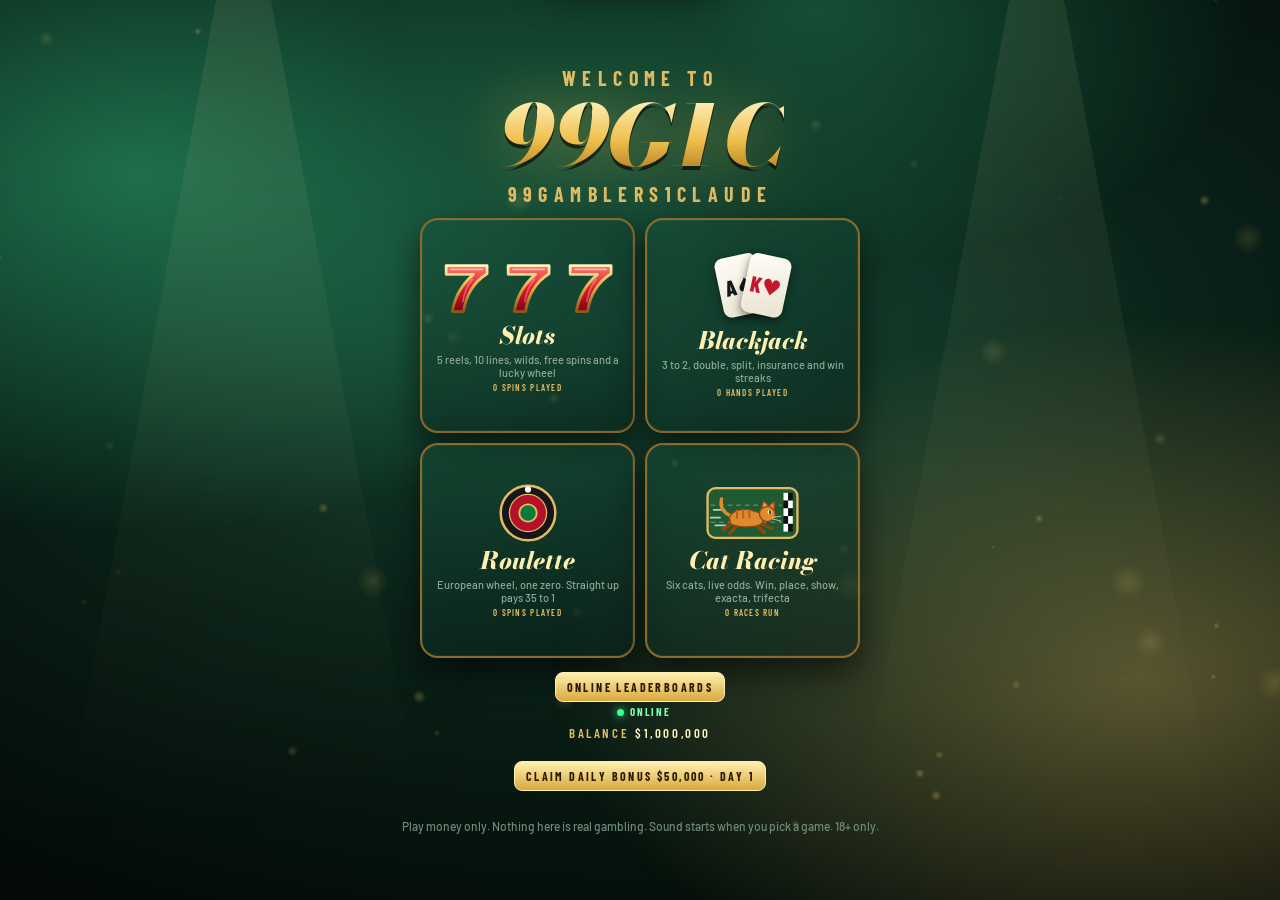
==== commit 66a7037c: "Fix clipped blackjack lobby icon Co-Authored-By: Claude Sonnet 5.5 <noreply@anthropic.com> Claude-Se" ====
--- a/index.html
+++ b/index.html
@@ -875,6 +875,7 @@
 html[data-bg="noir"]{--bgA:rgba(226,187,98,.4);--bgB:rgba(255,255,255,.22)}
 html[data-bg="neon"]{--bgA:rgba(0,255,220,.55);--bgB:rgba(255,0,200,.5)}
 html[data-bg="stars"]{--bgA:rgba(120,200,255,.45);--bgB:rgba(190,150,255,.42)}
+.gart:has(.mc){overflow:visible; height:clamp(52px,14vw,72px); margin-bottom:2px} .gart:has(.mc) .mc{box-shadow:0 3px 8px rgba(0,0,0,.5)}
 
 </style>
 
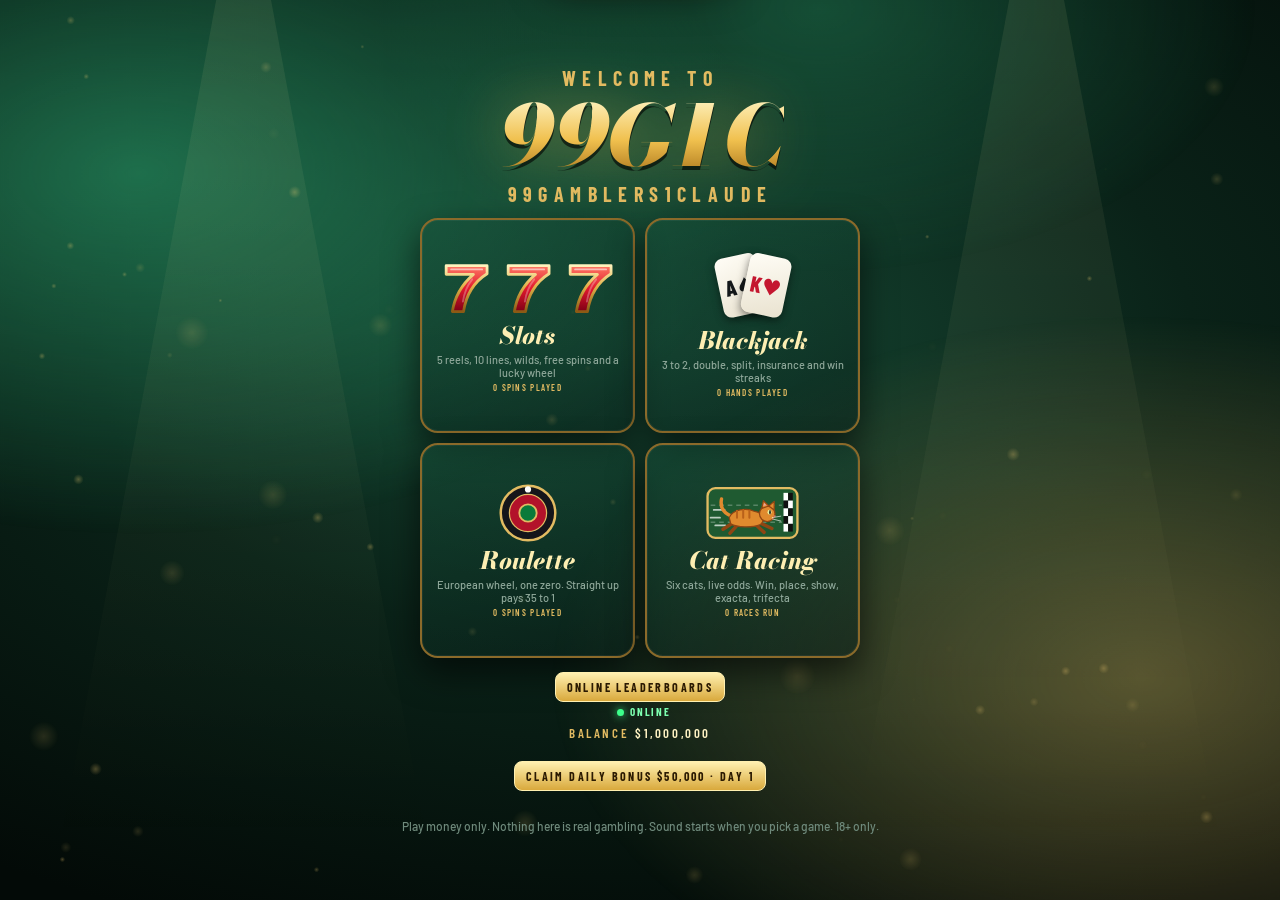
==== commit 7a638e70: "Fix roulette spin layout (class name clash with slots spin button), win animation on every blackjack" ====
--- a/index.html
+++ b/index.html
@@ -821,7 +821,7 @@
 @keyframes bcDrop{0%{scale:1.9; opacity:0; translate:-50% -230%} 65%{scale:.88; translate:-50% -44%; opacity:1} 100%{scale:1; translate:-50% -50%}}
 .rlTop{position:relative}
 .rlTop::before{content:''; position:absolute; left:50%; top:0; translate:-50% 0; width:min(300px,72vw,27dvh); aspect-ratio:1; border-radius:50%; box-shadow:0 0 44px 12px rgba(255,214,120,.55); opacity:0; transition:opacity .5s; pointer-events:none}
-.rlTop.spin::before{opacity:1; animation:rlPulse 1.1s ease-in-out infinite alternate}
+.rlTop.rlspin::before{opacity:1; animation:rlPulse 1.1s ease-in-out infinite alternate}
 @keyframes rlPulse{from{opacity:.35}to{opacity:1}}
 #rlPop{position:absolute; left:50%; top:50%; translate:-50% -50%; width:34%; aspect-ratio:1; border-radius:50%; display:none; place-items:center; font:900 clamp(36px,12vw,64px)/1 var(--display); color:#fff; border:4px solid #fdeeb2; box-shadow:0 0 0 6px rgba(0,0,0,.35),0 0 40px rgba(255,214,120,.8); z-index:4; pointer-events:none}
 #rlPop.on{display:grid; animation:rlPop 2.4s cubic-bezier(.2,1.4,.4,1) both}
@@ -838,7 +838,7 @@
 @keyframes resPop{from{scale:.2; opacity:0}to{scale:1; opacity:1}}
 @keyframes resShake{0%{scale:.6; opacity:0} 40%{translate:-5px 0; scale:1; opacity:1} 60%{translate:5px 0} 80%{translate:-3px 0} 100%{translate:0 0}}
 #bjtable.winglow{animation:tblGlow 1.4s ease-out} @keyframes tblGlow{0%{box-shadow:0 0 0 0 rgba(255,214,120,0)} 30%{box-shadow:0 0 60px 8px rgba(255,214,120,.55)} 100%{box-shadow:0 0 0 0 rgba(255,214,120,0)}}
-@media (prefers-reduced-motion:reduce){ .rlT .bc,#crRes li,#crRes .box,.rlTop.spin::before{animation:none} }
+@media (prefers-reduced-motion:reduce){ .rlT .bc,#crRes li,#crRes .box,.rlTop.rlspin::before{animation:none} }
 html[data-bg="midnight"] #welcome{background:radial-gradient(circle at 50% 40%,#26358a,#04051a 80%)}
 html[data-bg="burgundy"] #welcome{background:radial-gradient(circle at 50% 40%,#7a1a38,#10030a 80%)}
 html[data-bg="sunset"] #welcome{background:linear-gradient(180deg,#ff8a4a 0%,#c4306f 40%,#4a1a6e 75%,#140826 100%)}
@@ -2427,7 +2427,7 @@
     const txt=h.res==='sur'?'SURRENDER':h.res==='bj'?'BLACKJACK':h.res==='win'?'WIN':h.res==='push'?'PUSH':pt>21?'BUST':(dt<=21&&dt-pt<=2?'SO CLOSE':'—');
     rs.textContent=txt; rs.className='res '+(h.res==='lose'?'lose':h.res==='push'?'push':'win'); });
   if(net>0&&(bjw||ret>=wagered*2.5)) olFeed('bj',ret,wagered);
-  { const before=state.bal; try{ gmWinClear(); const tb=$('#bjtable'); tb.classList.remove('winglow'); void tb.offsetWidth; if(net>0){ tb.classList.add('winglow'); const c=frameCenter(); burst(Math.min(70,12+Math.round(ret/wagered*10)),c.x,c.y,9,ret>=wagered*2?'coin':'spark'); } if(net>0&&(bjw||ret>=wagered*2.5)) setTimeout(()=>gmWin(ret,wagered,before),700); }catch(e){} }
+  { const before=state.bal; try{ gmWinClear(); const tb=$('#bjtable'); tb.classList.remove('winglow'); void tb.offsetWidth; if(net>0){ tb.classList.add('winglow'); const c=frameCenter(); burst(Math.min(70,12+Math.round(ret/wagered*10)),c.x,c.y,9,ret>=wagered*2?'coin':'spark'); } if(net>0) setTimeout(()=>gmWin(ret,wagered,before),700); }catch(e){} }
   state.bal+=ret; S.paid+=ret; if(ret>S.best) S.best=ret; S.bjWins+=wins; if(bjw) S.bjBJ++; if(dbl) S.bjDoubles++;
   if(realNet>0){ bj.streak++; S.bjBest=Math.max(S.bjBest,bj.streak); } else if(realNet<0) bj.streak=0;
   S.log.unshift({n:'BJ'+S.bjHands,bet:wagered,pay:ret,net:real,tag:'blackjack'+(cons?' ldw':'')}); S.log.length=Math.min(S.log.length,50);
@@ -2618,13 +2618,13 @@
 }
 function rlSpin(){
   if(rl.busy) return; wake(); const tot=rlSum(); if(!tot) return; if(tot>state.bal){ toast('Not enough balance'); Snd.err(); return; }
-  gmWinClear(); rl.tk=(rl.tk||0)+1; rl.busy=true; $('.rlTop').classList.add('spin'); $('#rlPop').classList.remove('on'); state.bal-=tot; state.balShown=state.bal; S.rlSpins=(S.rlSpins||0)+1; S.rlWag=(S.rlWag||0)+tot; renderHUD();
+  gmWinClear(); rl.tk=(rl.tk||0)+1; rl.busy=true; $('.rlTop').classList.add('rlspin'); $('#rlPop').classList.remove('on'); state.bal-=tot; state.balShown=state.bal; S.rlSpins=(S.rlSpins||0)+1; S.rlWag=(S.rlWag||0)+tot; renderHUD();
   let n=GMF.rl; GMF.rl=null; if(typeof n!=='number'||!(n>=0&&n<=36)) n=Math.floor(Math.random()*37); const bets=Object.assign({},rl.bets);
   const idx=RL_ORDER.indexOf(n), phi=idx*RL_TAU/37, w0=rl.wheel, om=.7, E=w0+om*RL_T+phi, A=RL_TAU*8, t0=performance.now();
   $('#rlMsg').className='gmmsg'; $('#rlMsg').textContent='No more bets'; rlPaint(); let lastIdx=-1, lastTick=0; const trail=[];
   $('#rlT').style.pointerEvents='none'; Snd.tone&&Snd.tone(330,.25,'triangle',.06);
   const fin=()=>{
-    $('.rlTop').classList.remove('spin'); { const pp=$('#rlPop'); pp.textContent=n; pp.style.background=RL_HEX[rlCol(n)]; void pp.offsetWidth; pp.classList.add('on'); const t1=performance.now(), keepW=w0+om*(RL_T+1.4); const pulse=now=>{ rl.wheel=keepW; rlDraw(now,{w:0,b:{a:keepW+phi-Math.PI/2,r:.68},hl:n}); if(now-t1<1800&&rl.tk===tk) requestAnimationFrame(pulse); else if(rl.tk===tk) rlDraw(now,{w:0,b:{a:keepW+phi-Math.PI/2,r:.68}}); }; const tk=rl.tk; requestAnimationFrame(pulse); }
+    $('.rlTop').classList.remove('rlspin'); { const pp=$('#rlPop'); pp.textContent=n; pp.style.background=RL_HEX[rlCol(n)]; void pp.offsetWidth; pp.classList.add('on'); const t1=performance.now(), keepW=w0+om*(RL_T+1.4); const pulse=now=>{ rl.wheel=keepW; rlDraw(now,{w:0,b:{a:keepW+phi-Math.PI/2,r:.68},hl:n}); if(now-t1<1800&&rl.tk===tk) requestAnimationFrame(pulse); else if(rl.tk===tk) rlDraw(now,{w:0,b:{a:keepW+phi-Math.PI/2,r:.68}}); }; const tk=rl.tk; requestAnimationFrame(pulse); }
     rl.wheel=(w0+om*RL_T+om*1.4)%RL_TAU; const win=rlResolve(bets,n); const hitKeys=new Set(Object.keys(bets).filter(k=>rlCover(k).includes(n)));
     const before=state.bal; state.bal+=win; state.balShown=win>tot?before:state.bal; S.rlPaid=(S.rlPaid||0)+win; rlH().push(n); if(rlH().length>40) rlH().shift(); if(win>S.best) S.best=win;
     rl.last=bets; rl.bets={}; rl.hist=[]; rl.busy=false; rl.lastWin=win; $('#rlT').style.pointerEvents=''; $('#rlWin').textContent=win?fmt(win):'$0';
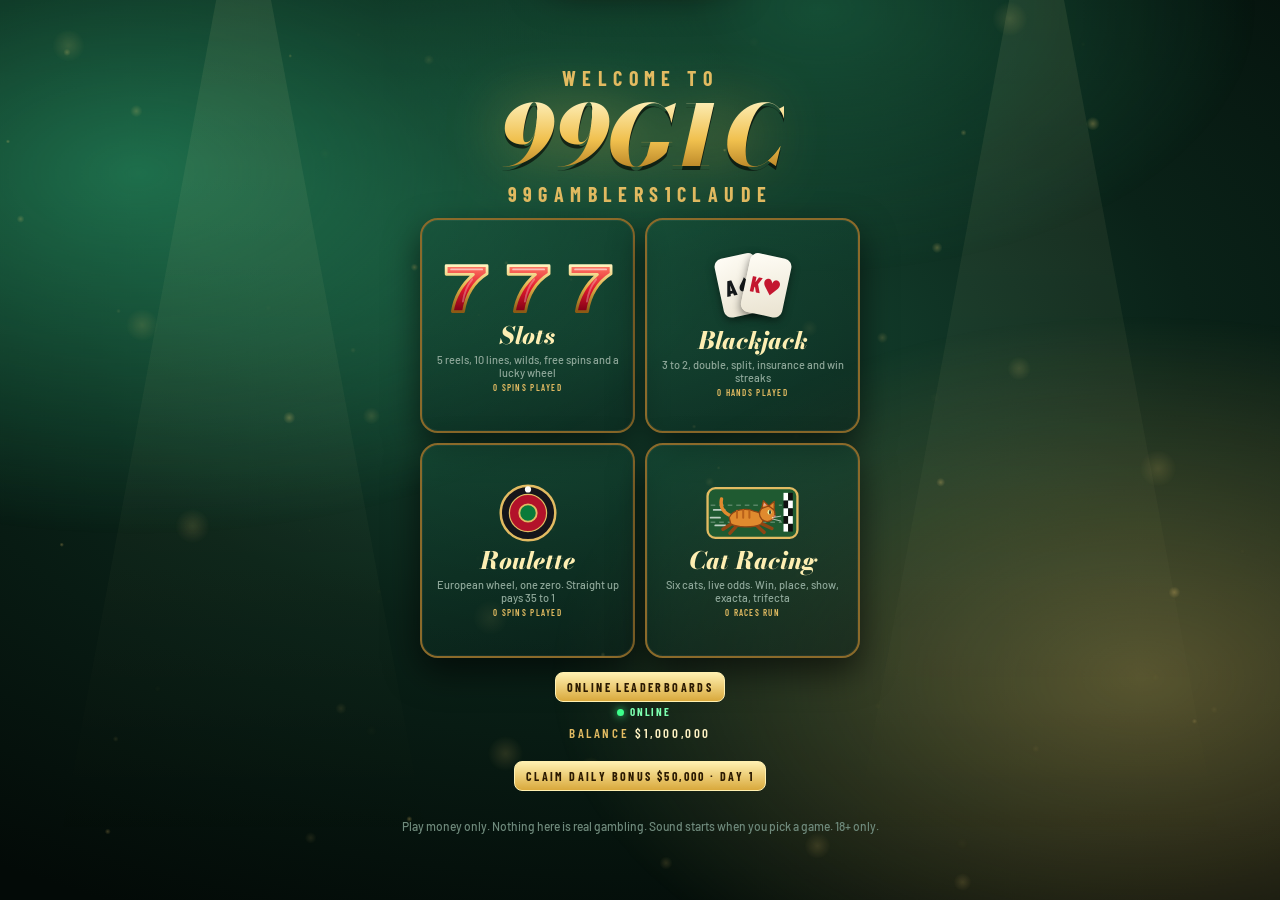
==== commit 94a8f08d: "Hide floating quotes outside slots Co-Authored-By: Claude Sonnet 5.5 <noreply@anthropic.com> Claude-" ====
--- a/index.html
+++ b/index.html
@@ -876,6 +876,7 @@
 html[data-bg="neon"]{--bgA:rgba(0,255,220,.55);--bgB:rgba(255,0,200,.5)}
 html[data-bg="stars"]{--bgA:rgba(120,200,255,.45);--bgB:rgba(190,150,255,.42)}
 .gart:has(.mc){overflow:visible; height:clamp(52px,14vw,72px); margin-bottom:2px} .gart:has(.mc) .mc{box-shadow:0 3px 8px rgba(0,0,0,.5)}
+body:not([data-game="slots"]) #qback,html:has(#welcome:not(.gone)) #qback{display:none!important}
 
 </style>
 
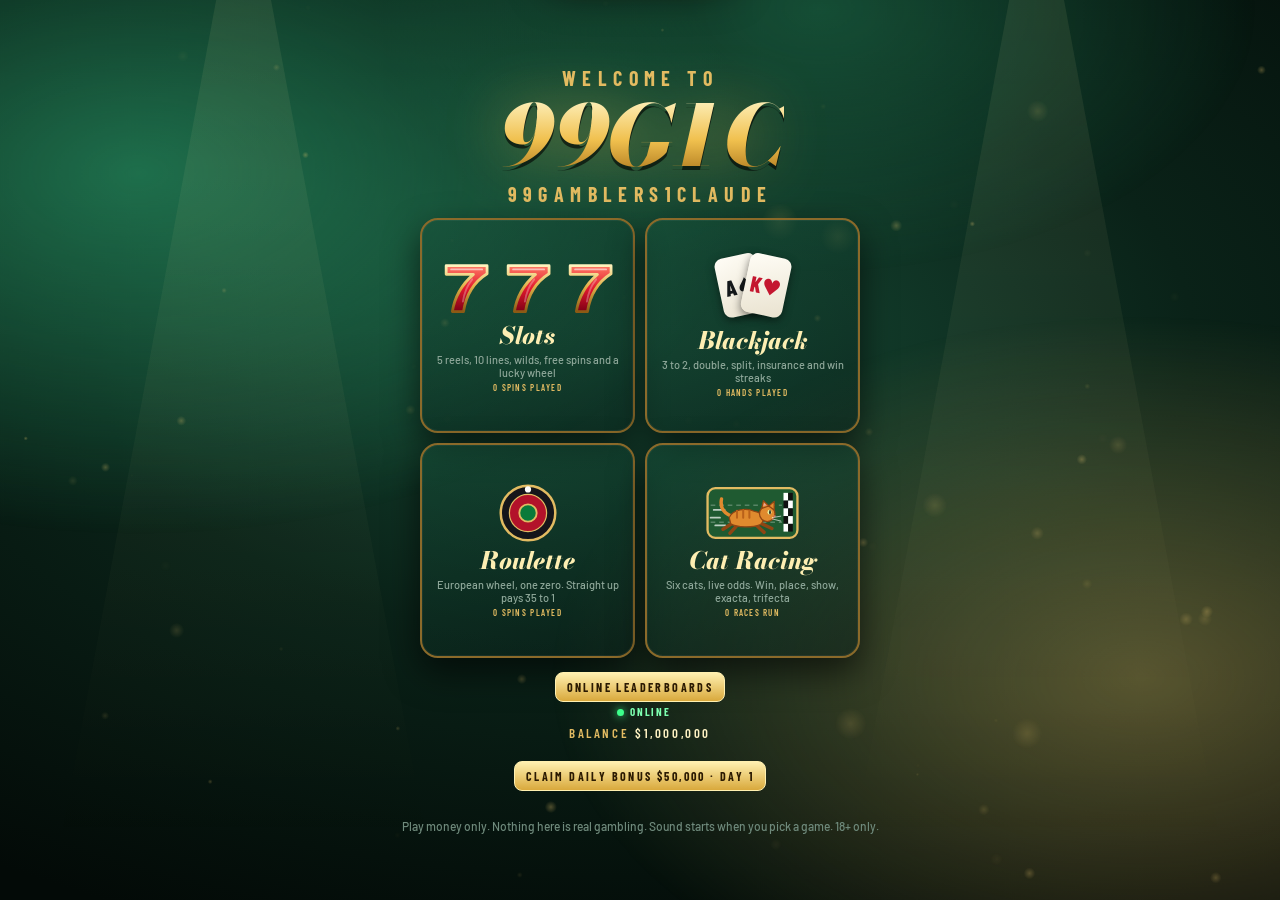
==== commit ed73724e: "Hide game screens behind lobby, unified top bar Co-Authored-By: Claude Sonnet 5.5 <noreply@anthropic" ====
--- a/index.html
+++ b/index.html
@@ -877,6 +877,7 @@
 html[data-bg="stars"]{--bgA:rgba(120,200,255,.45);--bgB:rgba(190,150,255,.42)}
 .gart:has(.mc){overflow:visible; height:clamp(52px,14vw,72px); margin-bottom:2px} .gart:has(.mc) .mc{box-shadow:0 3px 8px rgba(0,0,0,.5)}
 body:not([data-game="slots"]) #qback,html:has(#welcome:not(.gone)) #qback{display:none!important}
+html:has(#welcome:not(.gone)) .gm{visibility:hidden}
 
 </style>
 
@@ -1061,10 +1062,10 @@
 <div id="toast"></div>
 <div id="bj" hidden>
   <header>
-    <button class="ibtn" id="bjLobby" aria-label="Game lobby"><svg viewBox="0 0 24 24"><rect x="4" y="4" width="7" height="7" rx="1.5"/><rect x="13" y="4" width="7" height="7" rx="1.5"/><rect x="4" y="13" width="7" height="7" rx="1.5"/><rect x="13" y="13" width="7" height="7" rx="1.5"/></svg></button>
     <div class="logo" id="bjLogo"><b>99G1C</b><small>Blackjack</small></div>
     <div class="bjstreak" id="bjStreak" title="Win streak bonus"><svg viewBox="0 0 24 24"><path d="M12 2c1 4-3 5-3 9a3 3 0 0 0 6 0c0-1-.4-1.800-1-2.500C16.500 9.500 19 12 19 15a7 7 0 0 1-14 0c0-5 5-7 7-13z"/></svg><b>0</b></div>
     <div class="hdr-r">
+      <button class="ibtn" id="bjLobby" aria-label="Game lobby"><svg viewBox="0 0 24 24"><rect x="4" y="4" width="7" height="7" rx="1.5"/><rect x="13" y="4" width="7" height="7" rx="1.5"/><rect x="4" y="13" width="7" height="7" rx="1.5"/><rect x="13" y="13" width="7" height="7" rx="1.5"/></svg></button>
       <button class="ibtn" id="bjMusic" aria-label="Music"><svg viewBox="0 0 24 24"><path d="M9 18V6l10-2v12"/><circle cx="7" cy="18" r="2.5"/><circle cx="17" cy="16" r="2.5"/></svg></button>
       <button class="ibtn" id="bjSound" aria-label="Sound"><svg viewBox="0 0 24 24"><path d="M4 9v6h4l5 4V5L8 9H4z"/><path d="M16.5 8.5a5 5 0 0 1 0 7M19 6a8.5 8.5 0 0 1 0 12"/></svg></button>
       <button class="ibtn" id="bjMenu" aria-label="Menu"><svg viewBox="0 0 24 24"><path d="M4 7h16M4 12h16M4 17h16"/></svg></button>
@@ -2109,8 +2110,8 @@
   if(state.meter>=1){ runBonus(()=>wheelBonus(state.bet)).then(()=>{ flushLevels(); checkAch(); }); }
   else toast('Lucky wheel '+Math.floor(state.meter*100)+'% charged \u2014 keep spinning'); };
 $('#btnMenu').onclick=()=>{ wake(); Snd.click(); openMenu(); };
-$('#btnSound').onclick=e=>{ wake(); const m=!Snd.muted; Snd.setMuted(m); $$('#btnSound,#bjSound').forEach(b=>b.classList.toggle('off',m)); $('#sndWave').style.display=m?'none':''; Snd.click(); };
-$('#btnMusic').onclick=e=>{ wake(); musicOn=!musicOn; Snd.setMusicMuted(!musicOn); $$('#btnMusic,#bjMusic').forEach(b=>b.classList.toggle('off',!musicOn)); };
+$('#btnSound').onclick=e=>{ wake(); const m=!Snd.muted; Snd.setMuted(m); $$('#btnSound,#bjSound,#rlSound,#crSound').forEach(b=>b.classList.toggle('off',m)); $('#sndWave').style.display=m?'none':''; Snd.click(); };
+$('#btnMusic').onclick=e=>{ wake(); musicOn=!musicOn; Snd.setMusicMuted(!musicOn); $$('#btnMusic,#bjMusic,#rlMusic,#crMusic').forEach(b=>b.classList.toggle('off',!musicOn)); };
 let giftAt=Date.now()+90000;
 function updateGift(){ const ms=giftAt-Date.now(), b=$('#chGift'); if(ms<=0){ b.textContent='Collect gift'; b.classList.add('ready'); } else { const s=Math.ceil(ms/1000); b.textContent='Gift '+Math.floor(s/60)+':'+String(s%60).padStart(2,'0'); b.classList.remove('ready'); } }
 setInterval(updateGift,1000); updateGift();
@@ -2495,7 +2496,7 @@
 const gmAb=n=>n>=1e6?(+(n/1e6).toFixed(2))+'M':n>=1e3?(+(n/1e3).toFixed(1))+'K':String(n);
 const GM_CHIPS=[[1000,'#2f6fd0'],[5000,'#d9263f'],[10000,'#25272b'],[50000,'#7a35d6'],[100000,'#e0ad40'],[250000,'#12985f']];
 const GM_ICON_MENU='<svg viewBox="0 0 24 24"><path d="M4 7h16M4 12h16M4 17h16"/></svg>', GM_ICON_LOBBY='<svg viewBox="0 0 24 24"><rect x="4" y="4" width="7" height="7" rx="1.5"/><rect x="13" y="4" width="7" height="7" rx="1.5"/><rect x="4" y="13" width="7" height="7" rx="1.5"/><rect x="13" y="13" width="7" height="7" rx="1.5"/></svg>';
-function gmHead(id,title){ return `<header class="gmh"><button class="ibtn" id="${id}Lobby" aria-label="Game lobby">${GM_ICON_LOBBY}</button><div class="logo" id="${id}Logo"><b>99G1C</b><small>${title}</small></div><div class="hdr-r"><span class="gbal"></span><button class="ibtn" id="${id}Menu" aria-label="Menu">${GM_ICON_MENU}</button></div></header>`; }
+function gmHead(id,title){ return `<header class="gmh"><div class="logo" id="${id}Logo"><b>99G1C</b><small>${title}</small></div><div class="hdr-r"><button class="ibtn" id="${id}Lobby" aria-label="Game lobby">${GM_ICON_LOBBY}</button><button class="ibtn" id="${id}Music" aria-label="Music"><svg viewBox="0 0 24 24"><path d="M9 18V6l10-2v12"/><circle cx="7" cy="18" r="2.5"/><circle cx="17" cy="16" r="2.5"/></svg></button><button class="ibtn" id="${id}Sound" aria-label="Sound"><svg viewBox="0 0 24 24"><path d="M4 9v6h4l5 4V5L8 9H4z"/><path d="M16.5 8.5a5 5 0 0 1 0 7M19 6a8.5 8.5 0 0 1 0 12"/></svg></button><button class="ibtn" id="${id}Menu" aria-label="Menu">${GM_ICON_MENU}</button></div></header>`; }
 function crIcon(){ let ck=''; for(let r=0;r<5;r++) for(let c=0;c<2;c++) ck+=`<rect x="${100+c*6}" y="${14+r*10}" width="6" height="10" fill="${(r+c)%2?'#111':'#fff'}"/>`;
   return `<svg viewBox="0 0 120 80" width="120" height="80"><rect x="2" y="8" width="116" height="64" rx="10" fill="#1f5a31" stroke="#e2bb62" stroke-width="3"/><path d="M6 30H98M6 52H98" stroke="#fff" stroke-opacity=".25" stroke-width="2" stroke-dasharray="6 5"/>${ck}
   <g stroke="#fff" stroke-opacity=".7" stroke-width="2.4" stroke-linecap="round"><path d="M10 36h14M6 46h12M12 56h13"/></g>
@@ -2535,7 +2536,7 @@
    <div class="gmact"><button class="chip" id="rlUndo">Undo</button><button class="chip" id="rlClear">Clear</button><button class="chip" id="rlRebet">Rebet</button><button class="chip" id="rlX2">x2</button><button class="chip gold" id="rlSpin">Spin</button></div></footer></div>
   <div class="gm" id="cr" hidden><div class="gmfx" id="crfx"><div id="crCount"></div></div>${gmHead('cr','Cat Racing')}
    <main class="gmm" data-scroll><canvas id="crCv"></canvas><div id="crCom">Whisker Downs. Pick your cats.</div>
-    <div class="crTabs" id="crTabs"></div><div id="crHint"></div><div class="crCards" id="crCards"></div><div id="crSlipBox"><div class="crSt">Race <span id="crNo">#1</span> &middot; Stake <span id="crBet">$0</span></div><div class="crSlip" id="crSlip"></div></div></main>
+    <div class="crTabs" id="crTabs"></div><div id="crHint"></div><div class="crCards" id="crCards"></div><div id="crSlipBox"><div class="crSt">Race <span id="crNo">#1</span> &middot; Stake <span id="crBet">$0</span> &middot; Balance <span class="gbal"></span></div><div class="crSlip" id="crSlip"></div></div></main>
    <footer class="gmf"><div class="gmc" id="crChips"></div>
    <div class="gmact"><button class="chip" id="crSame">Same bets</button><button class="chip" id="crClear">Clear</button><button class="chip gold" id="crGo">Start</button></div></footer>
    <div id="crRes"><div class="box"><h3 id="crResT"></h3><ol id="crResL"></ol><div class="tot" id="crResN"></div><button class="chip gold" id="crNext">Next race</button></div></div></div>`;
@@ -2545,7 +2546,7 @@
     const c=document.createElement('button'); c.className='gtile'; c.id='gCr'; c.innerHTML='<div class="gart">'+crIcon()+'</div><b>Cat Racing</b><span>Six cats, live odds. Win, place, show, exacta, trifecta</span><em id="gCrStat"></em>';
     g.appendChild(a); g.appendChild(c); a.onclick=()=>gmEnter('rl'); c.onclick=()=>gmEnter('cr');
   }
-  $('#rlLobby').onclick=$('#crLobby').onclick=gmLobby; $('#rlMenu').onclick=$('#crMenu').onclick=()=>{ wake(); Snd.click(); openMenu(); };
+  $('#rlLobby').onclick=$('#crLobby').onclick=gmLobby; $('#rlSound').onclick=$('#crSound').onclick=()=>$('#btnSound').click(); $('#rlMusic').onclick=$('#crMusic').onclick=()=>$('#btnMusic').click(); $('#rlMenu').onclick=$('#crMenu').onclick=()=>{ wake(); Snd.click(); openMenu(); };
 }
 
 /* ============================== ROULETTE ============================== */
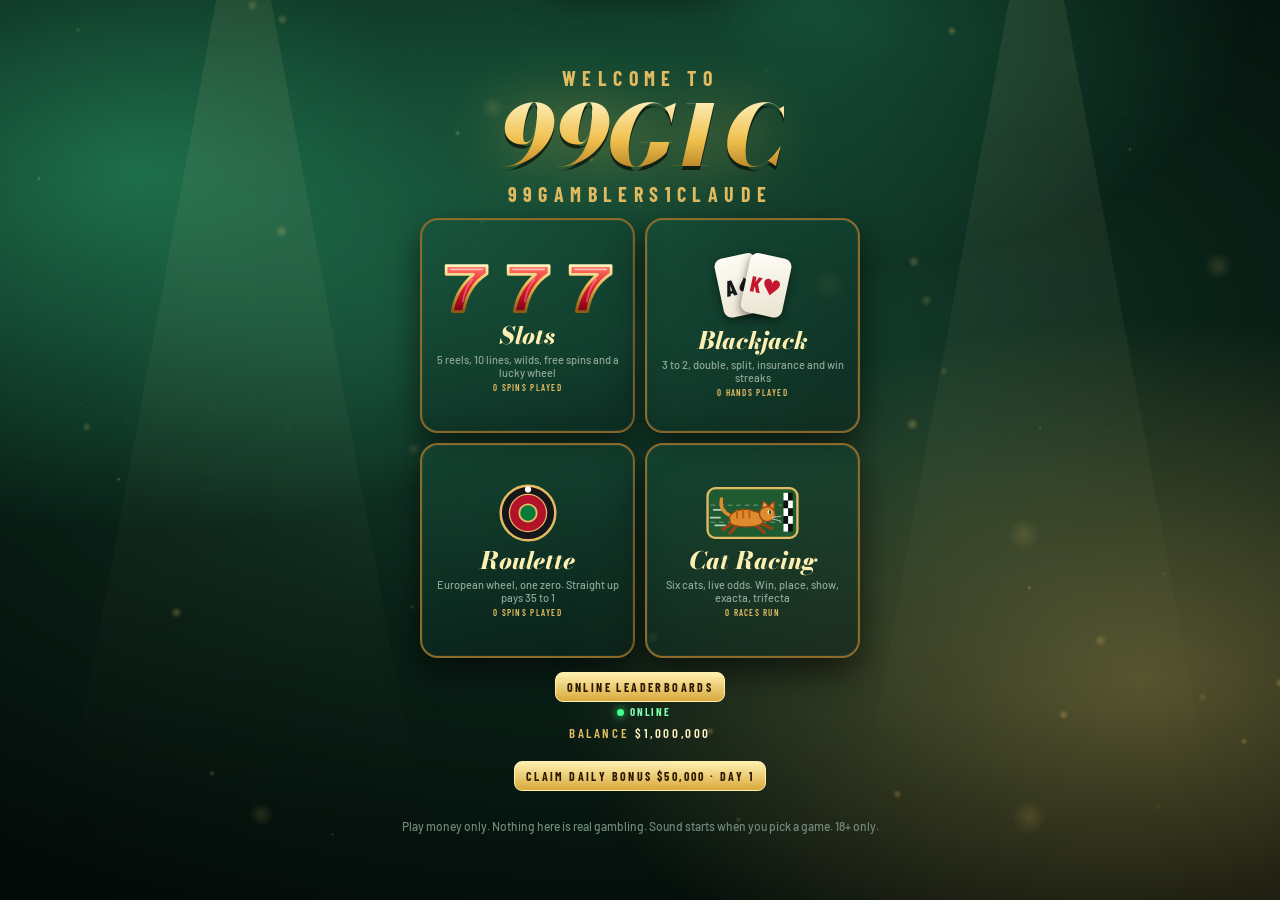
==== commit a4ef513b: "Slots header: hide jackpot counters on phones; blackjack streak under logo Co-Authored-By: Claude So" ====
--- a/index.html
+++ b/index.html
@@ -672,6 +672,7 @@
 #admSkull{position:fixed; inset:0; z-index:138; display:none; align-items:flex-start; padding-top:7vh; justify-content:center; font-size:34vmin; line-height:1; pointer-events:none} #admSkull.on{display:flex}
 html.cine-bw #stage,html.cine-bw #bj,html.cine-bw #welcome{animation:cineShake .09s infinite}
 .admh{margin:14px 0 4px; font:700 11px/1 ui-monospace,monospace; letter-spacing:.14em; text-transform:uppercase; color:#d9b45a}
+#bjLogo{display:flex; flex-direction:column; align-items:flex-start; min-width:0} #bjLogo .bjstreak{padding:2px 8px; font-size:11px; gap:4px; margin-top:2px} #bjLogo .bjstreak svg{width:12px; height:12px}
 /* ---------- roulette + cat racing screens ---------- */
 .gm{position:fixed; inset:0; z-index:60; display:grid; grid-template-rows:auto minmax(0,1fr) auto; gap:8px; padding:max(8px,env(safe-area-inset-top,0px)) max(10px,env(safe-area-inset-right,0px)) max(8px,env(safe-area-inset-bottom,0px)) max(10px,env(safe-area-inset-left,0px));
   background:radial-gradient(ellipse at 50% 0,#17503a 0,#0a2219 55%,#040b08 100%); color:var(--text); overflow:hidden}
@@ -878,6 +879,7 @@
 .gart:has(.mc){overflow:visible; height:clamp(52px,14vw,72px); margin-bottom:2px} .gart:has(.mc) .mc{box-shadow:0 3px 8px rgba(0,0,0,.5)}
 body:not([data-game="slots"]) #qback,html:has(#welcome:not(.gone)) #qback{display:none!important}
 html:has(#welcome:not(.gone)) .gm{visibility:hidden}
+@media (max-width:700px){ header .jps{display:none!important} }
 
 </style>
 
@@ -1062,8 +1064,7 @@
 <div id="toast"></div>
 <div id="bj" hidden>
   <header>
-    <div class="logo" id="bjLogo"><b>99G1C</b><small>Blackjack</small></div>
-    <div class="bjstreak" id="bjStreak" title="Win streak bonus"><svg viewBox="0 0 24 24"><path d="M12 2c1 4-3 5-3 9a3 3 0 0 0 6 0c0-1-.4-1.800-1-2.500C16.500 9.500 19 12 19 15a7 7 0 0 1-14 0c0-5 5-7 7-13z"/></svg><b>0</b></div>
+    <div class="logo" id="bjLogo"><b>99G1C</b><small>Blackjack</small><div class="bjstreak" id="bjStreak" title="Win streak bonus"><svg viewBox="0 0 24 24"><path d="M12 2c1 4-3 5-3 9a3 3 0 0 0 6 0c0-1-.4-1.800-1-2.500C16.500 9.500 19 12 19 15a7 7 0 0 1-14 0c0-5 5-7 7-13z"/></svg><b>0</b></div></div>
     <div class="hdr-r">
       <button class="ibtn" id="bjLobby" aria-label="Game lobby"><svg viewBox="0 0 24 24"><rect x="4" y="4" width="7" height="7" rx="1.5"/><rect x="13" y="4" width="7" height="7" rx="1.5"/><rect x="4" y="13" width="7" height="7" rx="1.5"/><rect x="13" y="13" width="7" height="7" rx="1.5"/></svg></button>
       <button class="ibtn" id="bjMusic" aria-label="Music"><svg viewBox="0 0 24 24"><path d="M9 18V6l10-2v12"/><circle cx="7" cy="18" r="2.5"/><circle cx="17" cy="16" r="2.5"/></svg></button>
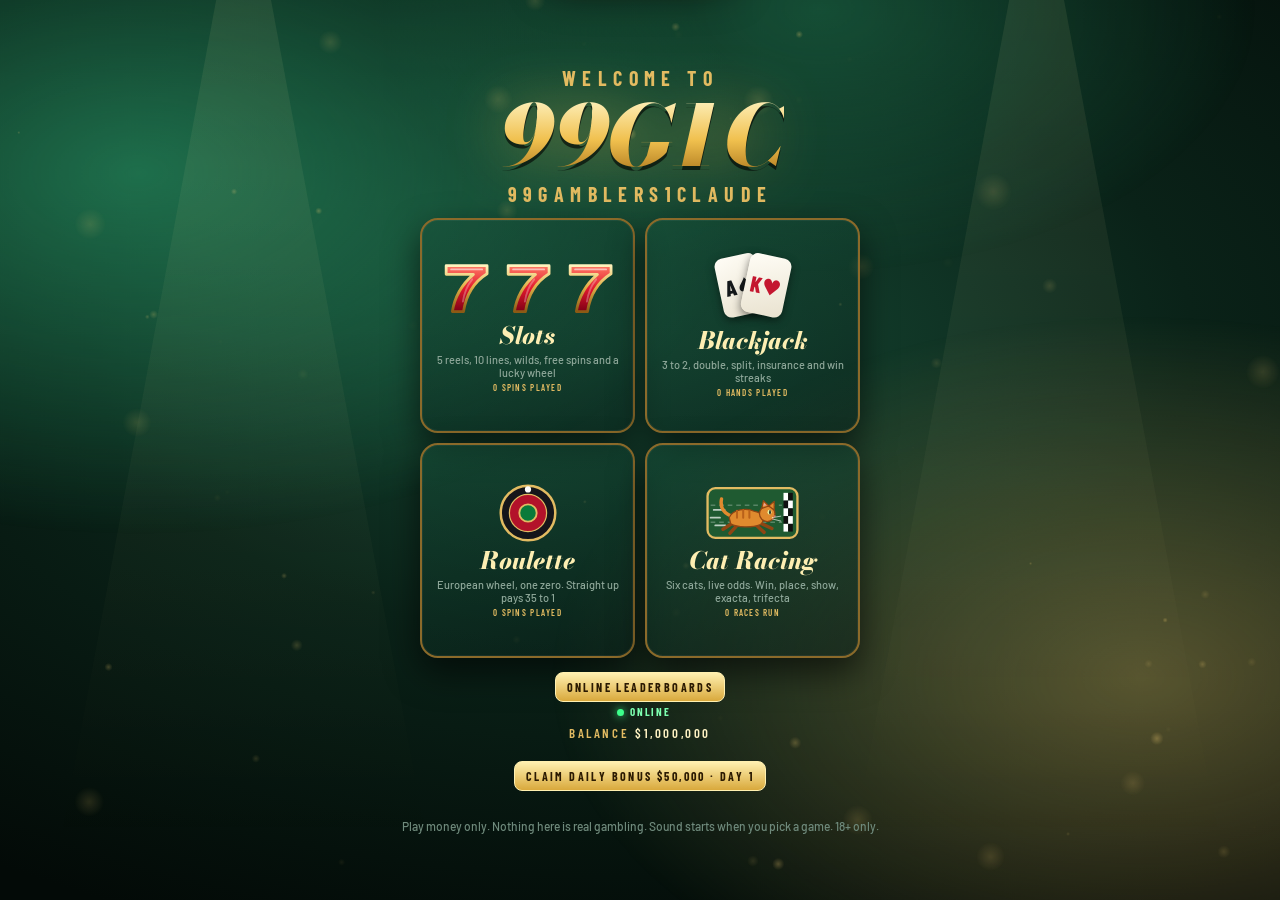
==== commit 65dc7229: "Theme-adaptive accents; consistent blackjack header Co-Authored-By: Claude Sonnet 5.5 <noreply@anthr" ====
--- a/index.html
+++ b/index.html
@@ -880,6 +880,22 @@
 body:not([data-game="slots"]) #qback,html:has(#welcome:not(.gone)) #qback{display:none!important}
 html:has(#welcome:not(.gone)) .gm{visibility:hidden}
 @media (max-width:700px){ header .jps{display:none!important} }
+/* theme-adaptive accents: brass colours, buttons and panels follow the chosen background */
+html[data-bg="midnight"]{--brass:#9fb4ff;--brass-hi:#e4ebff;--brass-lo:#44509a;--tintD:#0c1238;--tintM:#2a3a8a}
+html[data-bg="burgundy"]{--brass:#ff9db0;--brass-hi:#ffe3e8;--brass-lo:#8a2a42;--tintD:#2c0714;--tintM:#6a1830}
+html[data-bg="sunset"]{--brass:#ffd27a;--brass-hi:#fff1c4;--brass-lo:#b0482f;--tintD:#2a0f2c;--tintM:#6a2358}
+html[data-bg="noir"]{--brass:#e2bb62;--brass-hi:#fdeeb2;--brass-lo:#8b6a2a;--tintD:#0a0a0b;--tintM:#2a2a2e}
+html[data-bg="neon"]{--brass:#5ffbe8;--brass-hi:#d8fff9;--brass-lo:#17806f;--tintD:#0a0430;--tintM:#3a1070}
+html[data-bg="stars"]{--brass:#9ed8ff;--brass-hi:#e0f4ff;--brass-lo:#3a6f9a;--tintD:#070e26;--tintM:#17305a}
+html[data-bg] .ibtn,html[data-bg] .chip:not(.gold):not(.on){background:linear-gradient(var(--tintM,#2c2208),var(--tintD,#120c02))}
+html[data-bg] .logo b{background:linear-gradient(var(--brass-hi),var(--brass) 55%,var(--brass-lo)); -webkit-background-clip:text; background-clip:text; color:transparent}
+html[data-bg="midnight"] #panel,html[data-bg="midnight"] .gmf,html[data-bg="midnight"] #bjpanel,html[data-bg="burgundy"] #panel,html[data-bg="burgundy"] .gmf,html[data-bg="burgundy"] #bjpanel,html[data-bg="sunset"] #panel,html[data-bg="sunset"] .gmf,html[data-bg="sunset"] #bjpanel,html[data-bg="noir"] #panel,html[data-bg="noir"] .gmf,html[data-bg="noir"] #bjpanel,html[data-bg="neon"] #panel,html[data-bg="neon"] .gmf,html[data-bg="neon"] #bjpanel,html[data-bg="stars"] #panel,html[data-bg="stars"] .gmf,html[data-bg="stars"] #bjpanel{background:linear-gradient(color-mix(in srgb,var(--tintM) 55%,transparent),color-mix(in srgb,var(--tintD) 62%,transparent))!important}
+html[data-bg] .gtile,html[data-bg] .crCard{border-color:var(--brass-lo)}
+html[data-bg]:not([data-bg="emerald"]) .gtile,html[data-bg]:not([data-bg="emerald"]) .crCard{background:linear-gradient(160deg,color-mix(in srgb,var(--tintM) 55%,transparent),color-mix(in srgb,var(--tintD) 55%,transparent))!important}
+html[data-bg] .jp{border-color:var(--brass-lo)} html[data-bg] .jp i,html[data-bg] .gmh .logo small{color:var(--brass)}
+html[data-bg] #modal .card{border-color:var(--brass-lo)}
+#bjLogo{flex-direction:row!important; align-items:center!important; gap:10px}
+#bj header{align-items:center}
 
 </style>
 
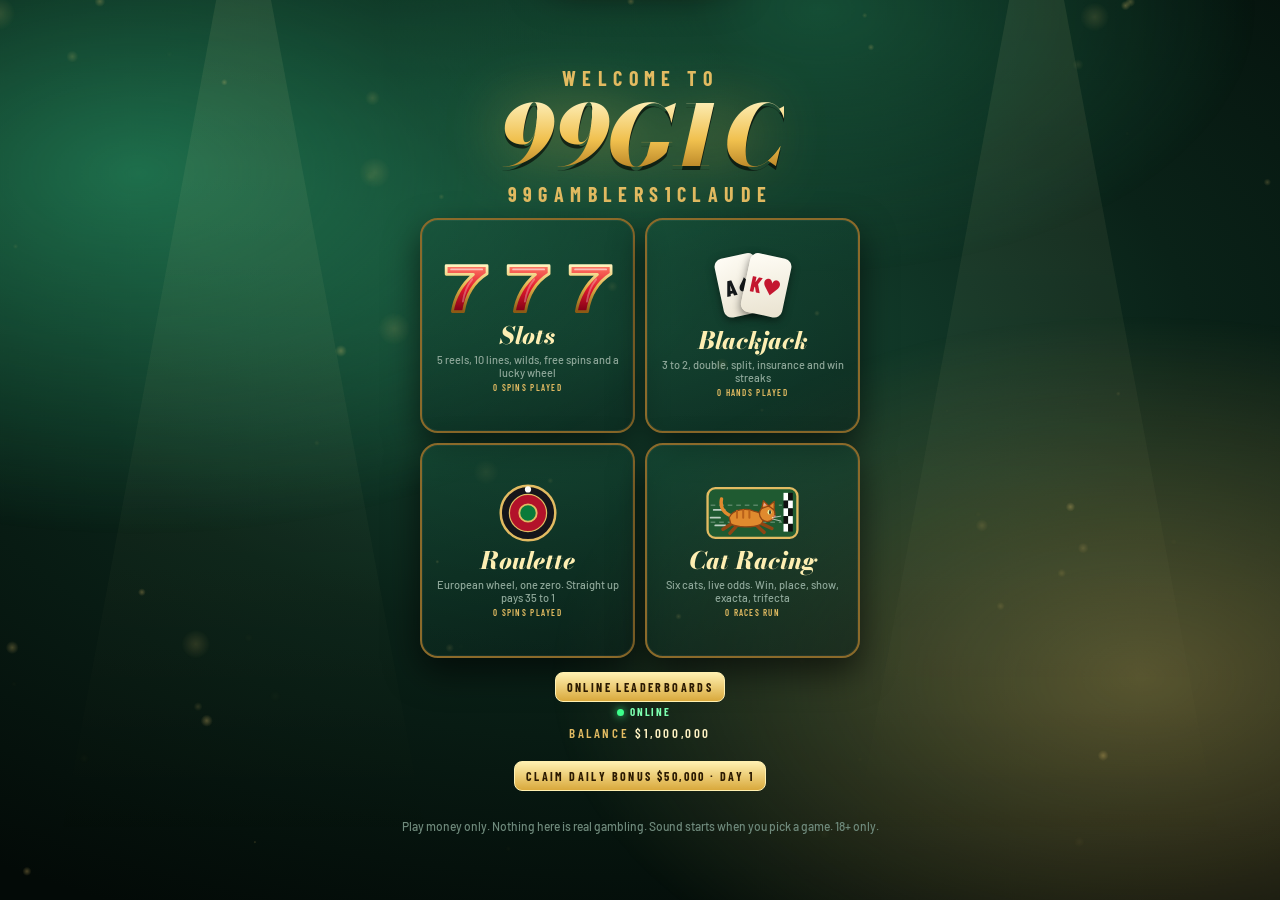
==== commit 1f172afe: "Debug tabs for roulette/cats, single blackjack win animation, stable streak, lever squish, immersion" ====
--- a/index.html
+++ b/index.html
@@ -673,6 +673,7 @@
 html.cine-bw #stage,html.cine-bw #bj,html.cine-bw #welcome{animation:cineShake .09s infinite}
 .admh{margin:14px 0 4px; font:700 11px/1 ui-monospace,monospace; letter-spacing:.14em; text-transform:uppercase; color:#d9b45a}
 #bjLogo{display:flex; flex-direction:column; align-items:flex-start; min-width:0} #bjLogo .bjstreak{padding:2px 8px; font-size:11px; gap:4px; margin-top:2px} #bjLogo .bjstreak svg{width:12px; height:12px}
+#bj header{height:38px; flex-wrap:nowrap} #bjLogo .bjstreak{white-space:nowrap; flex:none} #bjLogo .bjstreak b{min-width:1ch}
 /* ---------- roulette + cat racing screens ---------- */
 .gm{position:fixed; inset:0; z-index:60; display:grid; grid-template-rows:auto minmax(0,1fr) auto; gap:8px; padding:max(8px,env(safe-area-inset-top,0px)) max(10px,env(safe-area-inset-right,0px)) max(8px,env(safe-area-inset-bottom,0px)) max(10px,env(safe-area-inset-left,0px));
   background:radial-gradient(ellipse at 50% 0,#17503a 0,#0a2219 55%,#040b08 100%); color:var(--text); overflow:hidden}
@@ -896,6 +897,15 @@
 html[data-bg] #modal .card{border-color:var(--brass-lo)}
 #bjLogo{flex-direction:row!important; align-items:center!important; gap:10px}
 #bj header{align-items:center}
+#dRlGrid{grid-template-columns:repeat(6,1fr)!important}
+/* immersion: vignette, entrance, spotlight on the wheel while it spins */
+.gm::after,#bj::after{content:''; position:absolute; inset:0; pointer-events:none; z-index:1; background:radial-gradient(ellipse at 50% 45%,transparent 58%,rgba(0,0,0,.38))}
+.gm:not([hidden]),#bj:not([hidden]){animation:gmIn .7s cubic-bezier(.2,.8,.3,1) both}
+@keyframes gmIn{from{opacity:0; filter:brightness(1.6) blur(3px)} to{opacity:1; filter:none}}
+#rl::before{content:''; position:absolute; inset:0; pointer-events:none; z-index:1; opacity:0; transition:opacity .6s; background:radial-gradient(circle at 50% 26%,transparent 14%,rgba(0,0,0,.62) 62%)}
+#rl:has(.rlspin)::before{opacity:1}
+#cr:has(#crCount.on)::before{content:''; position:absolute; inset:0; pointer-events:none; z-index:1; background:radial-gradient(circle at 50% 20%,rgba(255,240,200,.14),transparent 60%)}
+@media (prefers-reduced-motion:reduce){ .gm:not([hidden]),#bj:not([hidden]){animation:none} }
 
 </style>
 
@@ -1851,7 +1861,7 @@
 
 /* ---------- jelly engine ---------- */
 const JEL='button,.jp,.logo,.grp,.tile,.lbrow,.qt,.mission,.hint';
-function jelly(el,k){ if(!el) return; el.classList.remove('jig','wob'); void el.offsetWidth; el.classList.add(k); clearTimeout(el._jt); el._jt=setTimeout(()=>el.classList.remove(k),900); }
+function jelly(el,k){ if(!el) return; if(el===cab){ const ar=$('#arm'); if(ar&&ar!==el){ ar.classList.remove('jig','wob'); void ar.offsetWidth; ar.classList.add(k); clearTimeout(ar._jt); ar._jt=setTimeout(()=>ar.classList.remove(k),900); } } el.classList.remove('jig','wob'); void el.offsetWidth; el.classList.add(k); clearTimeout(el._jt); el._jt=setTimeout(()=>el.classList.remove(k),900); }
 document.addEventListener('pointerover',e=>{ const t=e.target.closest&&e.target.closest(JEL); if(t&&!t.disabled&&!(t.contains(e.relatedTarget))) jelly(t,'wob'); });
 document.addEventListener('pointerdown',e=>{ const t=e.target.closest&&e.target.closest(JEL); if(t&&!t.disabled){ t.classList.add('sq'); t._sq=1; Snd.boing&&Snd.boing(); } });
 function unsq(e){ const t=e.target.closest&&e.target.closest(JEL); $$('.sq').forEach(x=>{ x.classList.remove('sq'); jelly(x,'jig'); }); }
@@ -2219,7 +2229,22 @@
 
 /* ---------- debug sub-menus ---------- */
 (function dbgTabs(){
-  const d=$('#debug'), top=d.querySelector('.dtop'); const GROUPS=[['Stats',['Real numbers','Last spins']],['Spin',['Force next spin','Custom grid (reel \u00d7 row)','Luck presets']],['Money',['Bonuses','Bankroll']],['Tuning',['Tuning']],['Blackjack',['Blackjack']],['Icons',['Icons']],['Admin',['Admin control']]];
+  const d=$('#debug'), top=d.querySelector('.dtop'); /* local forcing for roulette and cat racing */
+  { const h1=document.createElement('h3'); h1.textContent='Roulette'; const b1=document.createElement('div'); b1.id='dRl';
+    b1.innerHTML='<div class="chipnext" id="dRlNext">Next spin: random</div><div class="dg" id="dRlGrid">'+Array.from({length:37},(_,n)=>`<button type="button" data-n="${n}">${n}</button>`).join('')+'</div><div class="dg"><button type="button" id="dRlRnd">Random</button></div>';
+    const h2=document.createElement('h3'); h2.textContent='Cat racing'; const b2=document.createElement('div'); b2.id='dCr'; b2.dataset.o='';
+    b2.innerHTML='<div class="chipnext" id="dCrNext">Next race: random</div><div class="dg" id="dCrGrid">'+[1,2,3,4,5,6].map(n=>`<button type="button" data-l="${n}">Lane ${n}</button>`).join('')+'</div><div class="dg"><button type="button" id="dCrWin">Fill rest in order</button><button type="button" id="dCrRnd">Random</button></div><small>Tap lanes in finishing order (first tap = winner).</small>';
+    d.append(h1,b1,h2,b2);
+    const rlShow=()=>{ const g=window.GMF; $('#dRlNext').textContent=g&&typeof g.rl==='number'?'Next spin: '+g.rl:'Next spin: random'; $$('#dRlGrid button').forEach(b=>b.classList.toggle('act',g&&g.rl===+b.dataset.n)); };
+    const crShow=()=>{ const g=window.GMF, o=g&&g.cr; $('#dCrNext').textContent=o?'Next race: '+o.map(x=>x+1).join(' > '):'Next race: random'; };
+    $$('#dRlGrid button').forEach(b=>b.onclick=()=>{ window.GMF=window.GMF||{}; GMF.rl=+b.dataset.n; rlShow(); toast('Next roulette number '+b.dataset.n); });
+    $('#dRlRnd').onclick=()=>{ if(window.GMF) GMF.rl=null; rlShow(); };
+    let seq=[]; const crSet=()=>{ window.GMF=window.GMF||{}; GMF.cr=seq.length?seq.slice():null; crShow(); };
+    $$('#dCrGrid button').forEach(b=>b.onclick=()=>{ const l=+b.dataset.l-1; if(seq.includes(l)) seq=seq.filter(x=>x!==l); else seq.push(l); $$('#dCrGrid button').forEach(x=>x.classList.toggle('act',seq.includes(+x.dataset.l-1))); if(seq.length===6) crSet(); else { $('#dCrNext').textContent='Picking: '+seq.map(x=>x+1).join(' > '); } });
+    $('#dCrWin').onclick=()=>{ for(let i=0;i<6;i++) if(!seq.includes(i)) seq.push(i); crSet(); $$('#dCrGrid button').forEach(x=>x.classList.add('act')); };
+    $('#dCrRnd').onclick=()=>{ seq=[]; crSet(); $$('#dCrGrid button').forEach(x=>x.classList.remove('act')); };
+    window.__dbgRefresh=()=>{ rlShow(); if(window.GMF&&!GMF.cr){ seq=[]; $$('#dCrGrid button').forEach(x=>x.classList.remove('act')); } crShow(); }; }
+  const GROUPS=[['Stats',['Real numbers','Last spins']],['Spin',['Force next spin','Custom grid (reel \u00d7 row)','Luck presets']],['Money',['Bonuses','Bankroll']],['Tuning',['Tuning']],['Blackjack',['Blackjack']],['Roulette',['Roulette']],['Cats',['Cat racing']],['Icons',['Icons']],['Admin',['Admin control']]];
   const kids=Array.from(d.children).filter(e=>e!==top); const secs=[]; let cur=null;
   kids.forEach(e=>{ if(e.tagName==='H3'){ cur={h:e,els:[]}; secs.push(cur); } else if(cur) cur.els.push(e); });
   const nav=document.createElement('div'); nav.className='dtabs'; top.after(nav); const panes={};
@@ -2371,7 +2396,7 @@
   $('#bjBetRow').hidden=bj.phase!=='bet'; $('#bjPlayRow').hidden=bj.phase==='bet';
   $('#bjDeal').disabled=!betting||bj.bet<=0; $('#bjClear').disabled=!betting||bj.bet<=0; $('#bjRebet').disabled=!betting||!bj.last; $('#bjX2').disabled=!betting||bj.bet<=0;
   $('#bjHit').disabled=!play; $('#bjStand').disabled=!play; $('#bjDouble').disabled=!play||!bjCanDouble(h); $('#bjSplit').disabled=!play||!bjCanSplit(h); $('#bjSur').disabled=!play||!bjCanSur(h);
-  const pct=Math.min(50,bj.streak*10); $('#bjStreak').classList.toggle('on',bj.streak>0); $('#bjStreak b').textContent=bj.streak>0?bj.streak+' · +'+pct+'%':'0';
+  const pct=Math.min(50,bj.streak*10); $('#bjStreak').classList.toggle('on',bj.streak>0); $('#bjStreak b').textContent=bj.streak; $('#bjStreak').title='Win streak '+bj.streak+(bj.streak>0?' (+'+pct+'% bonus)':'');
   bjUpdateTotals(); renderBjDebug(); try{ livePush(); }catch(e){}
 }
 async function bjDeal(){ try{ gmWinClear(); }catch(e){}
@@ -2446,7 +2471,7 @@
     const txt=h.res==='sur'?'SURRENDER':h.res==='bj'?'BLACKJACK':h.res==='win'?'WIN':h.res==='push'?'PUSH':pt>21?'BUST':(dt<=21&&dt-pt<=2?'SO CLOSE':'—');
     rs.textContent=txt; rs.className='res '+(h.res==='lose'?'lose':h.res==='push'?'push':'win'); });
   if(net>0&&(bjw||ret>=wagered*2.5)) olFeed('bj',ret,wagered);
-  { const before=state.bal; try{ gmWinClear(); const tb=$('#bjtable'); tb.classList.remove('winglow'); void tb.offsetWidth; if(net>0){ tb.classList.add('winglow'); const c=frameCenter(); burst(Math.min(70,12+Math.round(ret/wagered*10)),c.x,c.y,9,ret>=wagered*2?'coin':'spark'); } if(net>0) setTimeout(()=>gmWin(ret,wagered,before),700); }catch(e){} }
+  { const before=state.bal; try{ gmWinClear(); const tb=$('#bjtable'); tb.classList.remove('winglow'); void tb.offsetWidth; if(net>0){ tb.classList.add('winglow'); const c=frameCenter(); burst(Math.min(70,12+Math.round(ret/wagered*10)),c.x,c.y,9,ret>=wagered*2?'coin':'spark'); } }catch(e){} }
   state.bal+=ret; S.paid+=ret; if(ret>S.best) S.best=ret; S.bjWins+=wins; if(bjw) S.bjBJ++; if(dbl) S.bjDoubles++;
   if(realNet>0){ bj.streak++; S.bjBest=Math.max(S.bjBest,bj.streak); } else if(realNet<0) bj.streak=0;
   S.log.unshift({n:'BJ'+S.bjHands,bet:wagered,pay:ret,net:real,tag:'blackjack'+(cons?' ldw':'')}); S.log.length=Math.min(S.log.length,50);
@@ -2638,7 +2663,7 @@
 function rlSpin(){
   if(rl.busy) return; wake(); const tot=rlSum(); if(!tot) return; if(tot>state.bal){ toast('Not enough balance'); Snd.err(); return; }
   gmWinClear(); rl.tk=(rl.tk||0)+1; rl.busy=true; $('.rlTop').classList.add('rlspin'); $('#rlPop').classList.remove('on'); state.bal-=tot; state.balShown=state.bal; S.rlSpins=(S.rlSpins||0)+1; S.rlWag=(S.rlWag||0)+tot; renderHUD();
-  let n=GMF.rl; GMF.rl=null; if(typeof n!=='number'||!(n>=0&&n<=36)) n=Math.floor(Math.random()*37); const bets=Object.assign({},rl.bets);
+  let n=GMF.rl; GMF.rl=null; window.__dbgRefresh&&__dbgRefresh(); if(typeof n!=='number'||!(n>=0&&n<=36)) n=Math.floor(Math.random()*37); const bets=Object.assign({},rl.bets);
   const idx=RL_ORDER.indexOf(n), phi=idx*RL_TAU/37, w0=rl.wheel, om=.7, E=w0+om*RL_T+phi, A=RL_TAU*8, t0=performance.now();
   $('#rlMsg').className='gmmsg'; $('#rlMsg').textContent='No more bets'; rlPaint(); let lastIdx=-1, lastTick=0; const trail=[];
   $('#rlT').style.pointerEvents='none'; Snd.tone&&Snd.tone(330,.25,'triangle',.06);
@@ -2698,7 +2723,7 @@
 }
 function crOddsFor(type,picks){ const r=cr.race; if(type==='win'||type==='place'||type==='show') return r.odds(type,picks[0]); if(type==='quin') return r.odds('quin',Math.min(picks[0],picks[1])+'-'+Math.max(picks[0],picks[1])); if(type==='exa') return r.odds('exa',picks.join('-')); return r.odds('tri',picks.join('-')); }
 function crPlace(order){ // plackett-luce draw (admin can force)
-  const r=cr.race, left=[0,1,2,3,4,5], out=[]; const f=GMF.cr; GMF.cr=null;
+  const r=cr.race, left=[0,1,2,3,4,5], out=[]; const f=GMF.cr; GMF.cr=null; window.__dbgRefresh&&__dbgRefresh();
   const forced=[]; if(f){ if(typeof f==='number') forced.push(f); else if(Array.isArray(f)) f.forEach(x=>{ if(x>=0&&x<6&&!forced.includes(x)) forced.push(x); }); }
   while(left.length){ let pick; if(forced.length){ pick=forced.shift(); if(!left.includes(pick)) continue; } else { const tot=left.reduce((a,i)=>a+r.P[i],0); let x=Math.random()*tot; pick=left[left.length-1]; for(const i of left){ x-=r.P[i]; if(x<0){ pick=i; break; } } } left.splice(left.indexOf(pick),1); out.push(pick); }
   return out;
@@ -2821,6 +2846,12 @@
 }
 function crDrawFinal(order){ const r=cr.race; crDraw(0,{pos:r.cats.map((c,i)=>1+(5-order.indexOf(i))*.02),t:0,crown:order[0]}); try{ const rc=$('#crCv').getBoundingClientRect(); burst(40,rc.left+rc.width*.82,rc.top+rc.height*.4,10,'conf'); }catch(e){} }
 gmMount();
+
+/* ambient room tone: quiet murmur, chips and cards while a table game is open */
+setInterval(()=>{ if(document.hidden||!Snd.nb||!Snd.tone||ui.sfx<=0) return; const r=Math.random();
+  if(game==='rl'||game==='bj'){ if(r<.55) Snd.nb(1.4,.012,260+Math.random()*220,.5); else if(r<.8) Snd.tone(2300+Math.random()*900,.05,'sine',.010); else if(game==='bj') Snd.nb(.1,.02,3200,1.2); }
+  else if(game==='cr'){ if(!cr.busy&&r<.6) Snd.nb(1.6,.014,380+Math.random()*260,.5); }
+},2300);
 
 /* ============================== ONLINE (experimental) ============================== */
 let icReceive=()=>{};
